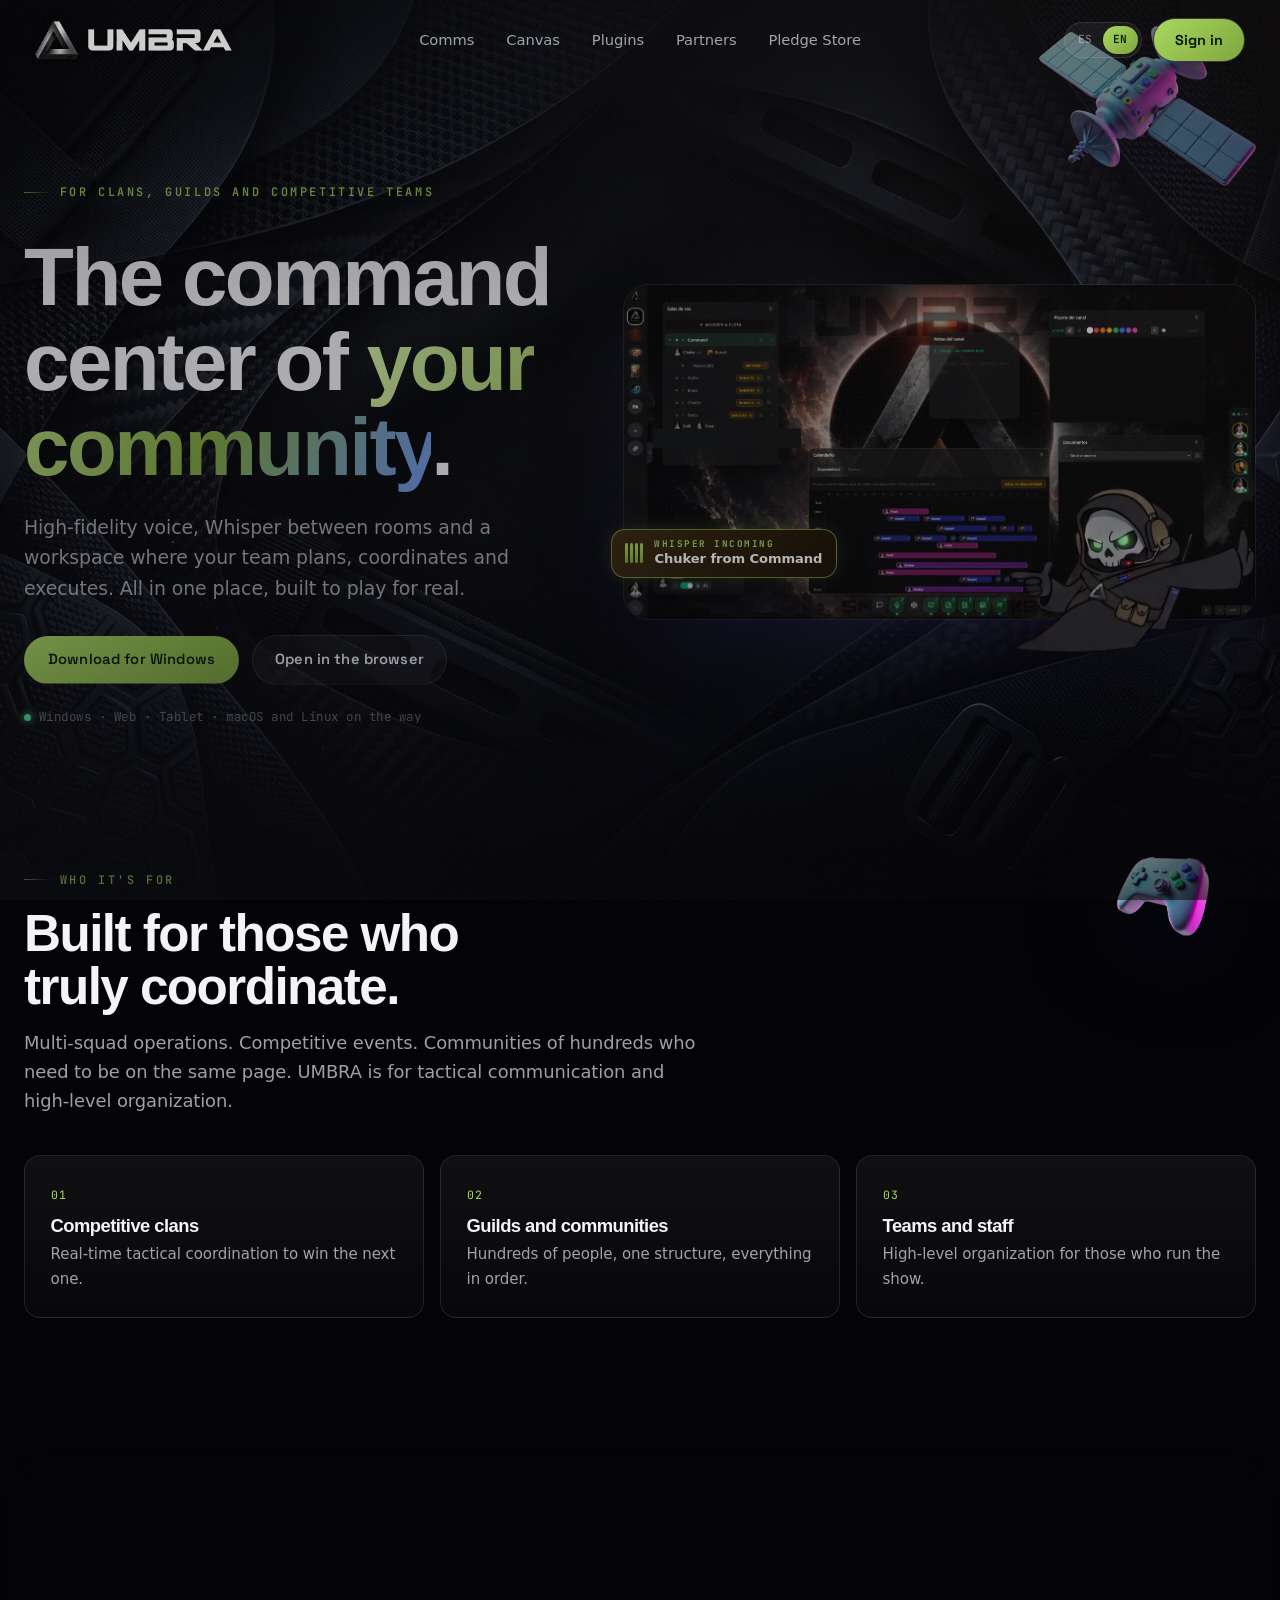
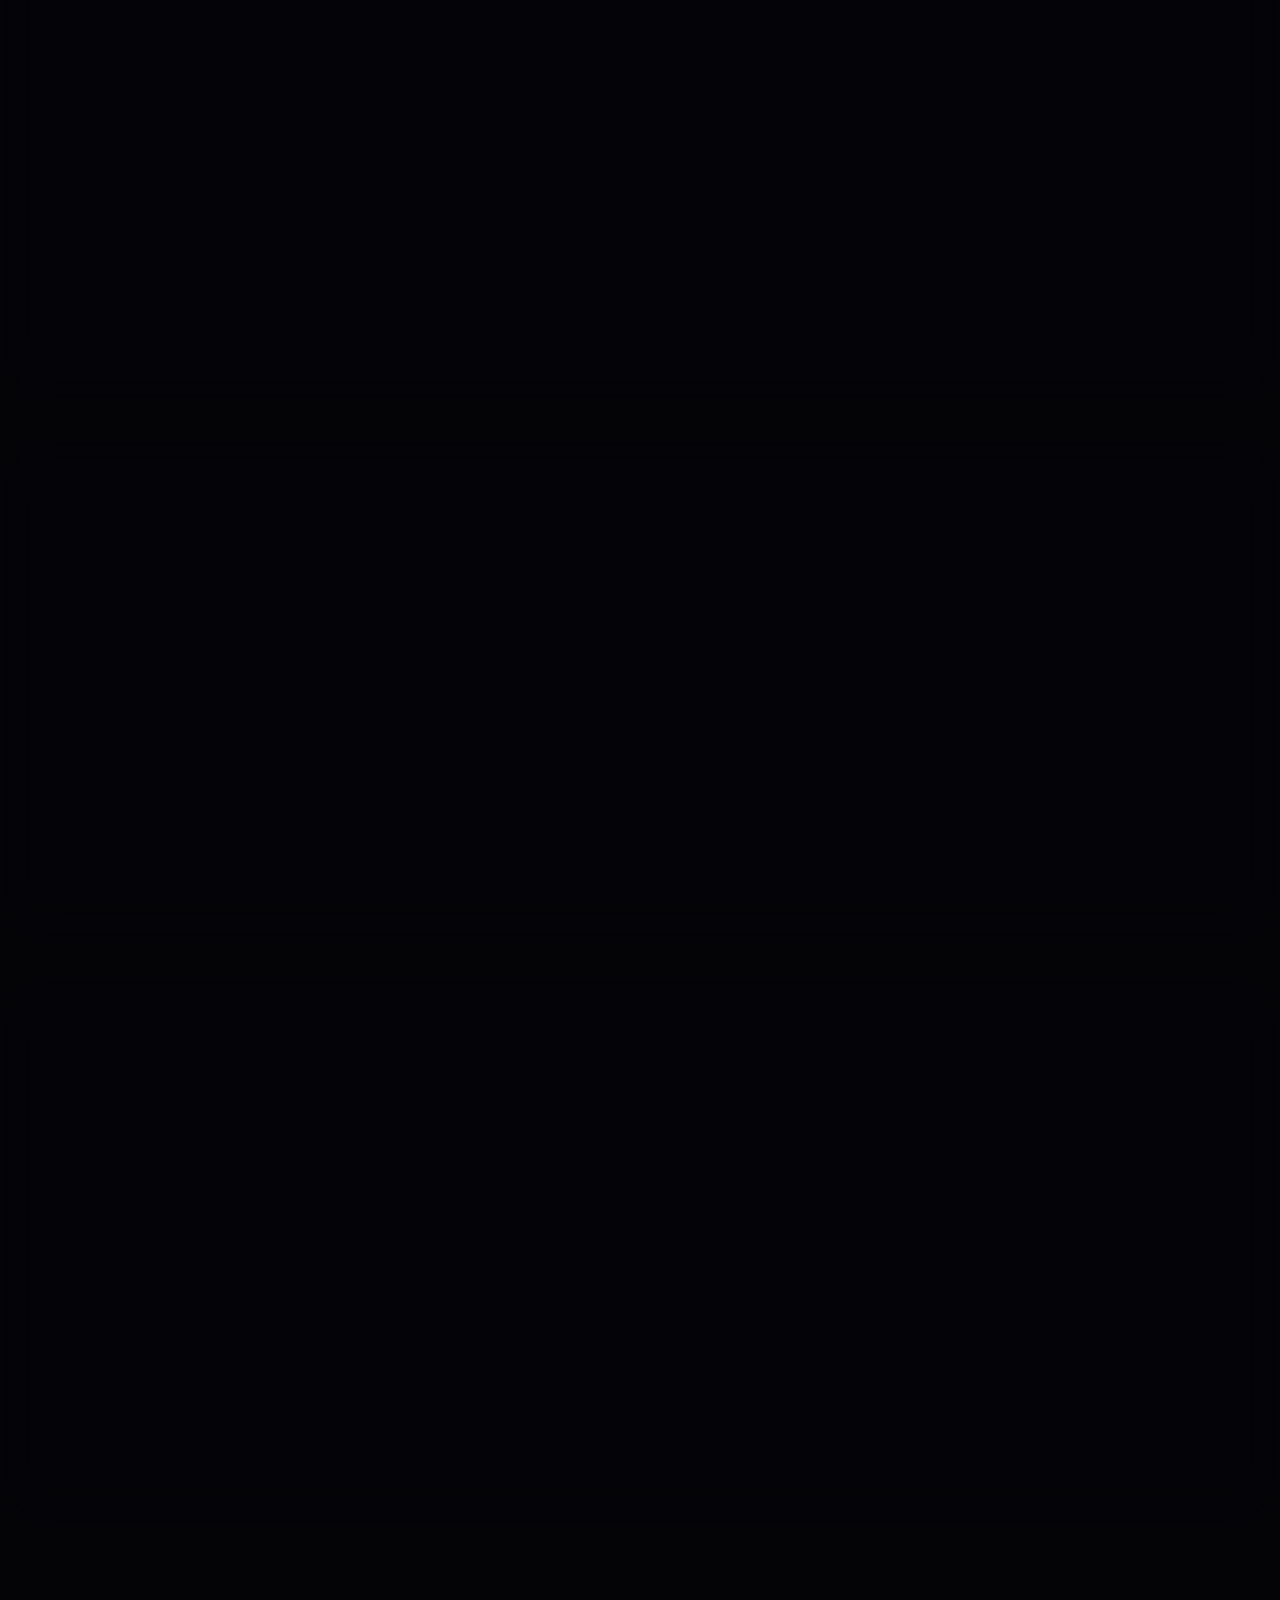
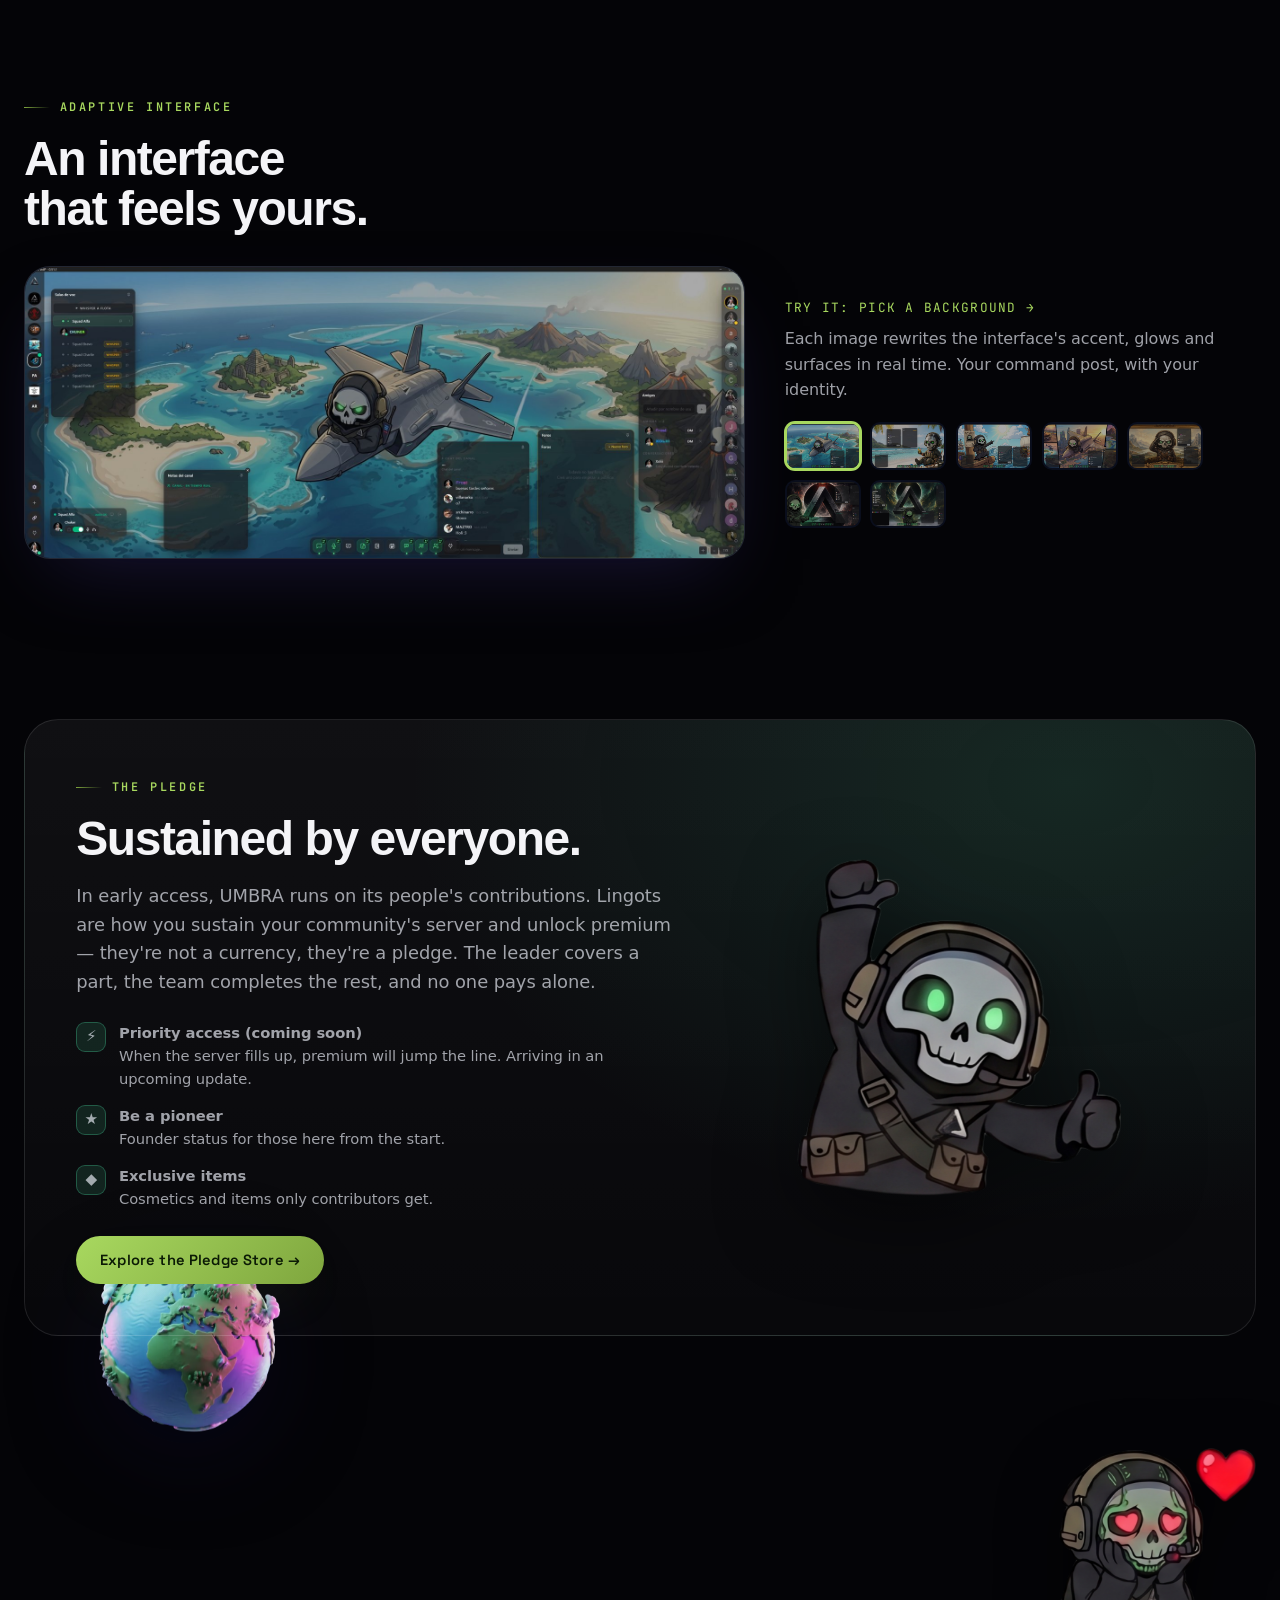
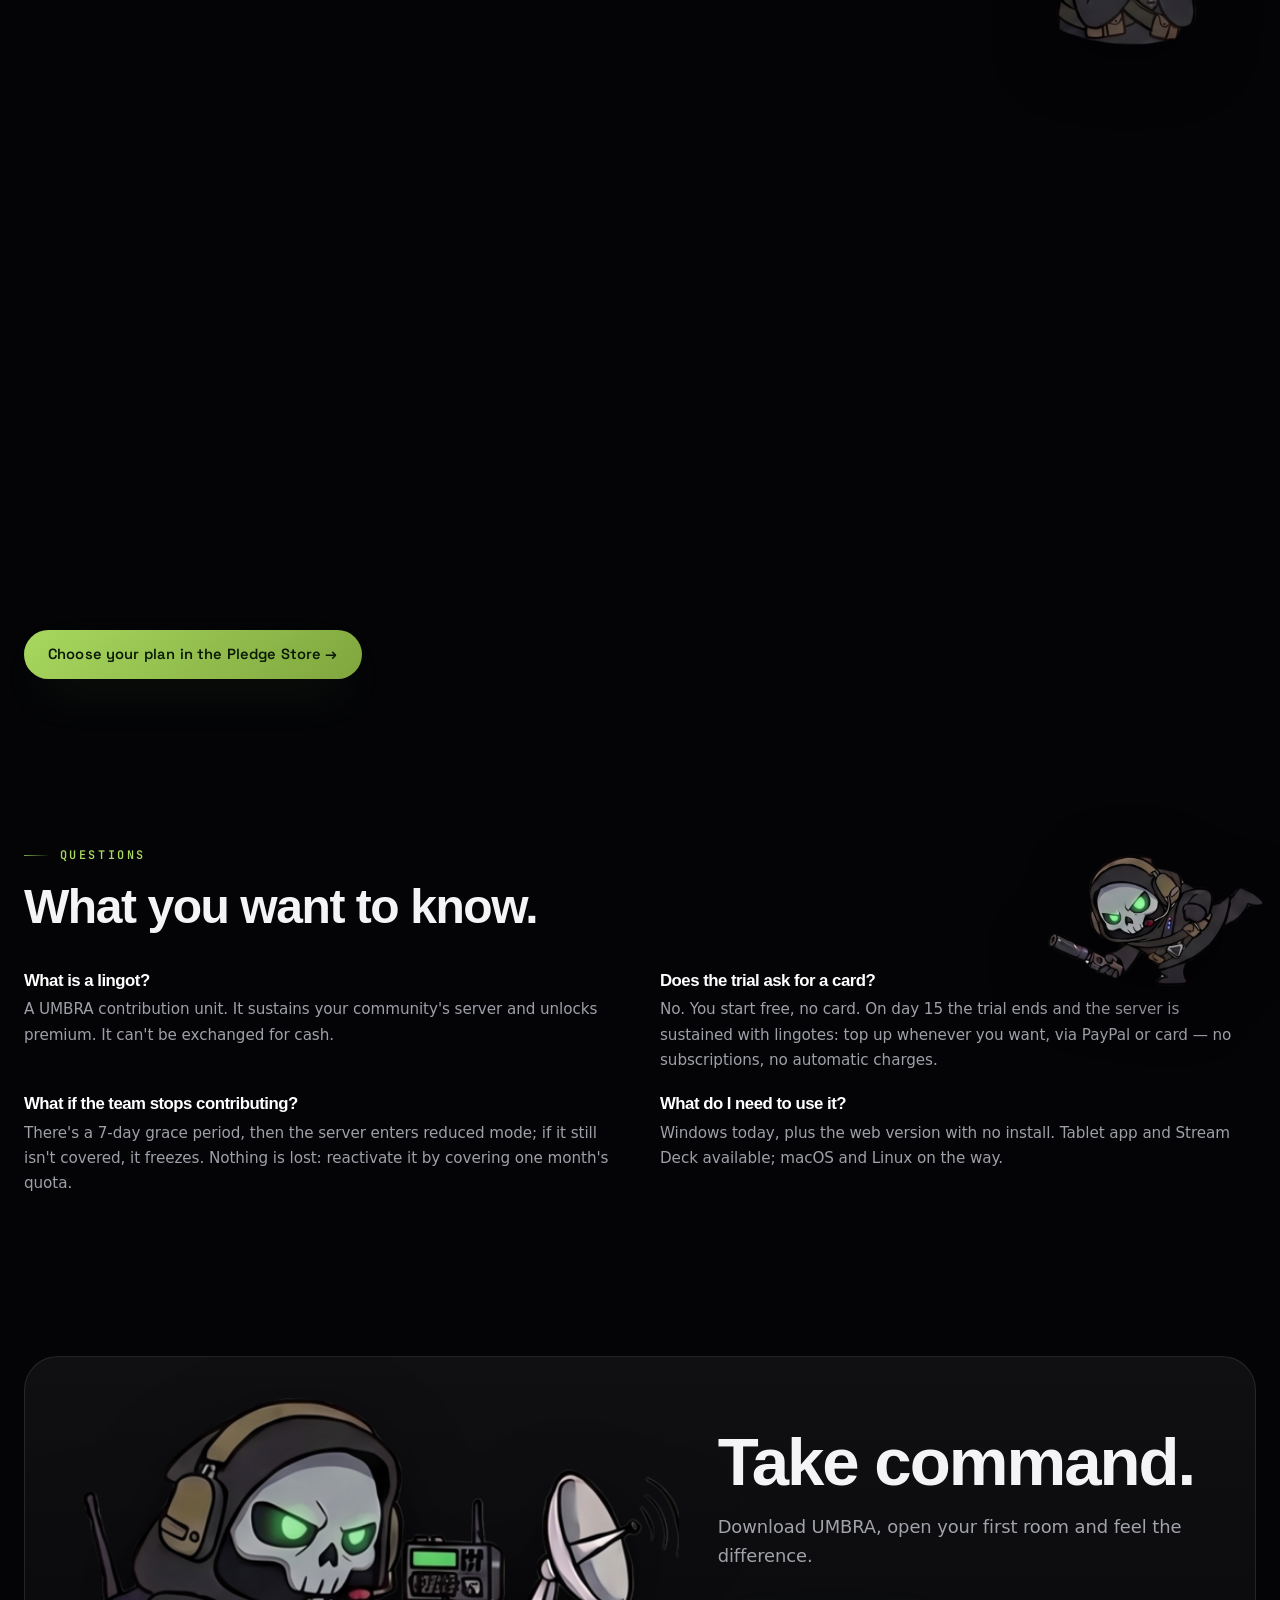
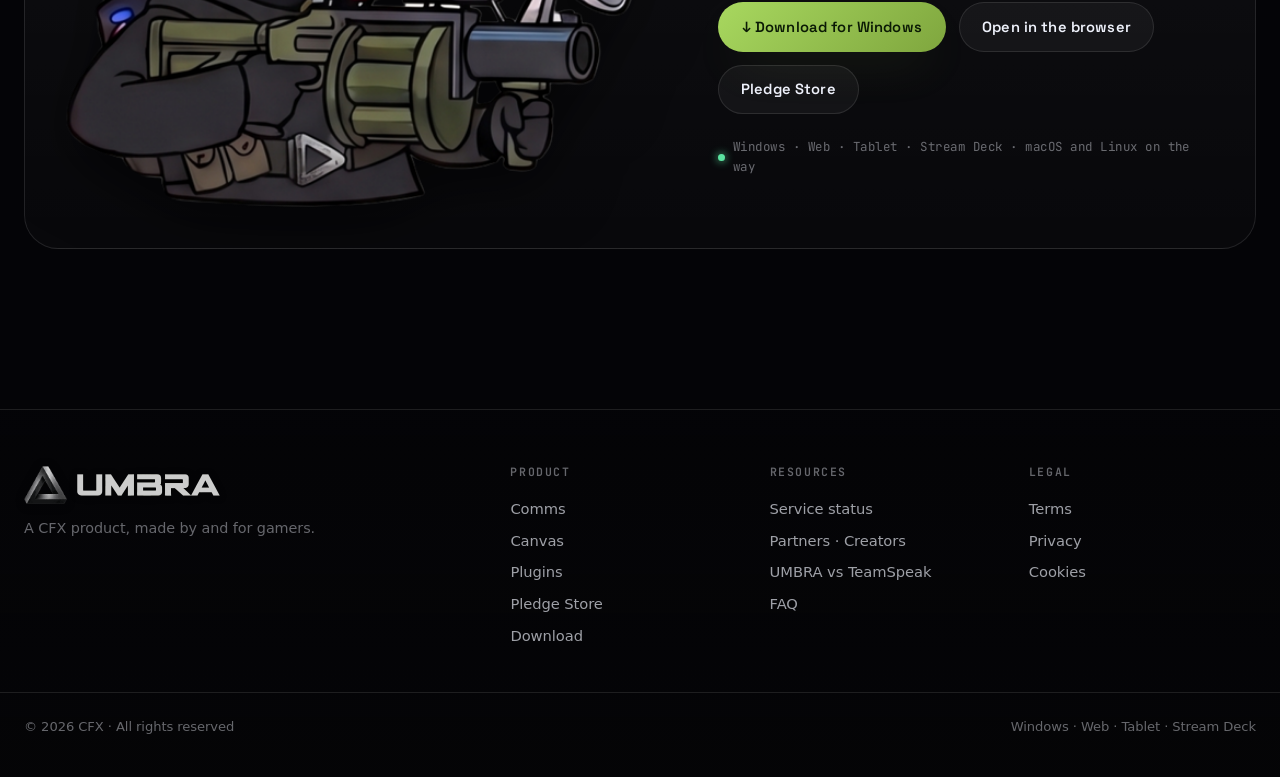
==== index.html @ 9dbcde7c "feat(seo): base SEO/GEO — comparativa vs TeamSpeak, schema.org, llms.txt y performance - Nueva pagin" ====
<!doctype html>
<html lang="es">
<head>
  <meta charset="utf-8" />
  <meta name="viewport" content="width=device-width, initial-scale=1" />
  <title>UMBRA · Chat de voz y centro de mando para tu comunidad</title>
  <meta name="description" content="Chat de voz para clanes, gremios y orgs: Whisper entre salas, PTT con HOTAS o Stream Deck y un servidor que sostiene toda la comunidad. Gratis 15 días." />
  <meta property="og:title" content="UMBRA · Chat de voz y centro de mando para tu comunidad" />
  <meta property="og:description" content="Whisper entre salas, PTT con HOTAS y un servidor que sostiene toda la comunidad. Hecho por y para gamers." />
  <meta property="og:image" content="https://umbra.cfx-software.com/assets/og-image.jpg" />
  <meta property="og:type" content="website" />
  <meta property="og:url" content="https://umbra.cfx-software.com/" />
  <meta property="og:site_name" content="UMBRA" />
  <meta property="og:locale" content="es_ES" />
  <meta name="twitter:card" content="summary_large_image" />
  <meta name="twitter:url" content="https://umbra.cfx-software.com/" />
  <meta name="twitter:title" content="UMBRA · Chat de voz y centro de mando para tu comunidad" />
  <meta name="twitter:description" content="Whisper entre salas, PTT con HOTAS y un servidor que sostiene toda la comunidad." />
  <meta name="twitter:image" content="https://umbra.cfx-software.com/assets/og-image.jpg" />
  <meta name="umbra-api-base" content="https://umbra-api.cfx-software.com" />
  <link rel="canonical" href="https://umbra.cfx-software.com/" />
  <link rel="icon" href="assets/logo-triangle.png" />
  <link rel="stylesheet" href="css/styles.css?v=20260701a" />

  <link rel="preconnect" href="https://api.fontshare.com" crossorigin />
  <link rel="stylesheet" href="https://api.fontshare.com/v2/css?f[]=clash-display@600,700&f[]=satoshi@400,500,700&display=swap" />
  <link rel="stylesheet" href="https://fonts.googleapis.com/css2?family=JetBrains+Mono:wght@500;600&display=swap" />
  <style>
    *,*::before,*::after{box-sizing:border-box;margin:0;padding:0}

    :root{
      --void:#040407; --ink-1:#0A0E1C; --ink-2:#111733; --ink-3:#1A2147;
      --nebula:#5B4BD6; --nebula-deep:#2E2566; --azure:#2C6BF0; --azure-soft:#6E93F0;
      --gold:#7FA63E; --gold-hi:#A8D85F; --gold-shine:#D6F2A8;
      --text:#EEF1FB; --text-soft:rgba(238,241,251,.66); --text-mute:rgba(238,241,251,.42);
      --glass:rgba(255,255,255,.045); --line:rgba(255,255,255,.10);
      --card:linear-gradient(180deg,rgba(255,255,255,.05),rgba(255,255,255,.02));
      --shadow-cosmic:0 30px 80px -30px rgba(46,37,102,.55);
      --shadow-gold:0 20px 50px -20px rgba(127,166,62,.32);
      --r-sm:10px; --r:16px; --r-lg:26px; --r-xl:34px; --r-pill:999px;
      --container:1280px;
      /* Espacio vacío entre el borde del viewport y el contenedor centrado.
         Se usa para anclar los objetos decorativos al contenido, no al viewport. */
      --edge:max(0px, calc((100vw - 1280px) / 2));
      --z-bg:0; --z-base:1; --z-sticky:40; --z-nav:100;
      --ui-accent:#6EE7C7; --ui-glow:#1F6F5C;
    }
    @property --ui-accent{syntax:'<color>';inherits:true;initial-value:#6EE7C7}

    html{scroll-behavior:smooth}
    body{
      font-family:'Satoshi',system-ui,sans-serif;background:var(--void);color:var(--text);
      line-height:1.55;-webkit-font-smoothing:antialiased;overflow-x:hidden;position:relative;min-height:100dvh;
    }
    a{color:inherit;text-decoration:none}
    ul{list-style:none}
    button{font:inherit;cursor:pointer;border:none;background:none;color:inherit}
    img{max-width:100%;display:block}
    h1,h2,h3{font-family:'Clash Display',sans-serif;font-weight:700;letter-spacing:-.03em;line-height:1.04;text-wrap:balance}
    .mono{font-family:'JetBrains Mono',monospace;font-variant-numeric:tabular-nums}

    .skip{position:absolute;left:-999px;top:0;z-index:1000;background:var(--gold);color:#0B1A05;padding:.7rem 1rem;border-radius:0 0 var(--r-sm) 0;font-weight:700}
    .skip:focus{left:0}

    /* Grano */
    .grain{position:fixed;inset:0;z-index:var(--z-nav);pointer-events:none;opacity:.045;mix-blend-mode:overlay;
      background-image:url("data:image/svg+xml,%3Csvg xmlns='http://www.w3.org/2000/svg' width='140' height='140'%3E%3Cfilter id='n'%3E%3CfeTurbulence type='fractalNoise' baseFrequency='.9' numOctaves='3'/%3E%3C/filter%3E%3Crect width='100%25' height='100%25' filter='url(%23n)'/%3E%3C/svg%3E")}

    /* Fondo: cosmos 100% CSS sobre negro casi puro — el negro predomina.
       Sin video ni assets: eclipse (la "umbra", corona ámbar como la arte
       del brand kit) + estrellas. Contenido, sin sobrecargar. */
    .cosmos{position:fixed;inset:0;z-index:var(--z-bg);overflow:hidden;background:
      radial-gradient(120% 90% at 50% 118%, rgba(46,26,18,.2), transparent 55%),
      #040407}
    /* Variante táctica: arte de materiales (fibra de carbono, nylon, hex) del
       brand kit. El centro de la imagen es oscuro a propósito — el contenido
       vive ahí; el velo remata la legibilidad. Activa con .cosmos.tactical */
    .cosmos .bg-tactical{display:none;position:absolute;inset:0;
      background:url('assets/bg-tactical.webp') center/cover no-repeat;
      opacity:.85;filter:brightness(.78) saturate(.92)}
    .cosmos.tactical .bg-tactical{display:block}
    .cosmos.tactical .eclipse,.cosmos.tactical .neb,.cosmos.tactical .stars{display:none}
    /* En modo táctico el brillo del velo es azul acero frío, no ámbar */
    .cosmos.tactical .cosmos-veil{background:
      radial-gradient(75% 55% at 50% -5%, rgba(74,96,148,.10), transparent 60%),
      linear-gradient(180deg, rgba(2,2,6,.3) 0%, rgba(2,2,6,.1) 32%, rgba(2,2,6,.22) 66%, rgba(2,2,6,.66) 100%)}
    /* La umbra: disco de eclipse asomando sobre el pliegue, con corona fina
       cálida y halo suave. Es la marca hecha fondo. */
    .cosmos .eclipse{position:absolute;left:50%;top:0;width:min(124vw,1060px);aspect-ratio:1;
      transform:translate(-50%,-58%);pointer-events:none;will-change:transform,opacity;
      background:
        radial-gradient(closest-side, transparent 63.2%, rgba(255,236,218,.36) 64.6%, rgba(255,142,84,.5) 65.4%, rgba(230,96,46,.2) 67.2%, transparent 71%),
        radial-gradient(closest-side, rgba(255,120,62,.13), rgba(158,58,28,.06) 46%, transparent 72%),
        radial-gradient(closest-side, rgba(3,3,7,.97) 0 64.4%, transparent 64.9%);
      animation:eclipseBreathe 16s ease-in-out infinite}
    @keyframes eclipseBreathe{0%,100%{opacity:.82;transform:translate(-50%,-58%) scale(1)}
      50%{opacity:1;transform:translate(-50%,-58%) scale(1.015)}}
    /* Capa de oscurecimiento: mantiene el negro dominante y la legibilidad,
       con un brillo cálido MUY tenue arriba que liga con la corona. */
    .cosmos-veil{position:absolute;inset:0;pointer-events:none;
      background:
        radial-gradient(75% 55% at 50% -5%, rgba(226,108,56,.13), transparent 60%),
        linear-gradient(180deg, rgba(2,2,6,.3) 0%, rgba(2,2,6,.1) 32%, rgba(2,2,6,.22) 66%, rgba(2,2,6,.66) 100%)}
    .cosmos .stars{position:absolute;inset:-30%;opacity:.62;will-change:transform;
      background-image:radial-gradient(1.2px 1.2px at 20% 30%,#fff,transparent),radial-gradient(1px 1px at 80% 60%,rgba(255,255,255,.7),transparent),
        radial-gradient(1px 1px at 50% 80%,#fff,transparent),radial-gradient(1.4px 1.4px at 35% 65%,rgba(255,212,184,.8),transparent),
        radial-gradient(1px 1px at 65% 18%,#fff,transparent);background-size:260px 260px;animation:twinkle 7s ease-in-out infinite}
    .cosmos .stars2{opacity:.3;background-size:370px 370px;animation:starDrift 72s linear infinite,twinkle 9s ease-in-out infinite .6s}
    @keyframes twinkle{0%,100%{opacity:.32}50%{opacity:.6}}
    @keyframes starDrift{from{transform:translate3d(0,0,0)}to{transform:translate3d(-370px,-185px,0)}}
    /* Nebulosa: rescoldo cálido (gradientes suaves, SIN blur → fluido) que deriva y respira.
       Una sola capa montada — el negro manda; neb2 queda disponible por si hace falta más. */
    .cosmos .neb{position:absolute;inset:-25%;mix-blend-mode:screen;will-change:transform;pointer-events:none}
    .cosmos .neb1{opacity:.4;background:
        radial-gradient(40% 46% at 78% 16%, rgba(255,120,62,.13), transparent 70%),
        radial-gradient(36% 42% at 22% 82%, rgba(186,72,34,.09), transparent 72%);
      animation:nebDrift1 30s ease-in-out infinite}
    .cosmos .neb2{opacity:.5;background:
        radial-gradient(32% 36% at 40% 44%, rgba(255,110,56,.12), transparent 70%),
        radial-gradient(30% 34% at 88% 72%, rgba(150,52,26,.10), transparent 72%);
      animation:nebDrift2 40s ease-in-out infinite}
    @keyframes nebDrift1{0%,100%{transform:translate3d(0,0,0) scale(1)}50%{transform:translate3d(-5%,4%,0) scale(1.13)}}
    @keyframes nebDrift2{0%,100%{transform:translate3d(0,0,0) scale(1.05)}50%{transform:translate3d(5%,-3.5%,0) scale(.96)}}

    /* Reveal */
    [data-reveal]{opacity:0;transform:translateY(28px);
      transition:opacity .8s cubic-bezier(.2,.7,.2,1) var(--d,0ms),transform .8s cubic-bezier(.2,.7,.2,1) var(--d,0ms)}
    [data-reveal].in{opacity:1;transform:none}

    /* Layout */
    main{position:relative;z-index:var(--z-base)}
    .wrap{max-width:var(--container);margin:0 auto;padding:0 1.5rem}
    section{padding:5rem 0}
    .kicker{font-family:'JetBrains Mono',monospace;font-size:.74rem;font-weight:600;letter-spacing:.22em;text-transform:uppercase;color:var(--gold-hi);margin-bottom:1.1rem;display:inline-flex;align-items:center;gap:.6rem}
    .kicker::before{content:'';width:26px;height:1px;background:linear-gradient(90deg,var(--gold),transparent)}
    .lead{color:var(--text-soft);font-size:1.12rem;max-width:60ch;line-height:1.6}

    /* Nav */
    .nav{position:fixed;top:0;left:0;right:0;z-index:var(--z-nav);display:grid;grid-template-columns:1fr auto 1fr;align-items:center;
      padding:1.15rem 2.2rem;transition:background .3s,padding .3s,border-color .3s,backdrop-filter .3s;border-bottom:1px solid transparent}
    .nav.scrolled{background:rgba(7,9,18,.72);backdrop-filter:blur(16px) saturate(120%);border-bottom-color:var(--line);padding:.7rem 2.2rem}
    @media(max-width:880px){.nav,.nav.scrolled{padding-left:1.1rem;padding-right:1.1rem}}
    .nav-logo{justify-self:start;display:flex;align-items:center;gap:.6rem;font-family:'Clash Display',sans-serif;font-weight:700;font-size:1.1rem;letter-spacing:.01em;color:#fff}
    .nav-logo img{width:auto;height:38px;filter:drop-shadow(0 1px 5px rgba(0,0,0,.4))}
    .nav-logo .nav-wordmark{width:auto;height:22px;filter:drop-shadow(0 1px 3px rgba(0,0,0,.5))}
    .nav-links{justify-self:center;display:none;align-items:center;gap:.2rem}
    @media(min-width:760px){.nav-links{display:flex}}
    /* Entre 760 y 979 los enlaces se compactan y el nav deja de ser simétrico para que quepan */
    @media(min-width:760px) and (max-width:979px){
      .nav{grid-template-columns:auto 1fr auto;gap:.5rem}
      .nav-links{gap:0}
      .nav-links a{padding:.4rem .42rem;font-size:.8rem}
      .nav-right .lang{display:none}
    }
    .nav-links a{padding:.5rem .9rem;font-size:.92rem;font-weight:500;color:var(--text-soft);border-radius:var(--r-pill);transition:background .2s,color .2s}
    .nav-links a:hover{background:rgba(255,255,255,.06);color:#fff}
    .nav-right{justify-self:end;display:flex;align-items:center;gap:.7rem}
    /* Botón hamburguesa: solo en móvil (<760) */
    .nav-burger{display:none;width:42px;height:42px;align-items:center;justify-content:center;flex-direction:column;
      background:rgba(255,255,255,.05);border:1px solid var(--line);border-radius:12px;cursor:pointer;transition:background .2s}
    .nav-burger:hover{background:rgba(255,255,255,.09)}
    .nav-burger span{display:block;width:18px;height:2px;background:#fff;border-radius:2px;transition:transform .25s,opacity .2s}
    .nav-burger span+span{margin-top:4px}
    .nav-burger[aria-expanded="true"] span:nth-child(1){transform:translateY(6px) rotate(45deg)}
    .nav-burger[aria-expanded="true"] span:nth-child(2){opacity:0}
    .nav-burger[aria-expanded="true"] span:nth-child(3){transform:translateY(-6px) rotate(-45deg)}
    @media(max-width:759px){.nav-burger{display:inline-flex}}
    /* Panel móvil desplegable — se muestra solo cuando está abierto y en móvil */
    .nav-mobile{position:absolute;top:calc(100% + 6px);right:1.1rem;width:min(260px,calc(100vw - 2.2rem));
      background:rgba(12,14,26,.97);backdrop-filter:blur(16px) saturate(120%);-webkit-backdrop-filter:blur(16px) saturate(120%);
      border:1px solid var(--line);border-radius:16px;box-shadow:0 24px 48px -18px rgba(0,0,0,.7);
      padding:.6rem;flex-direction:column;gap:.15rem;display:none;transform-origin:top right}
    @media(max-width:759px){
      .nav-mobile.open{display:flex;animation:navPop .18s ease both}
    }
    @keyframes navPop{from{opacity:0;transform:translateY(-8px)}to{opacity:1;transform:translateY(0)}}
    .nav-mobile a{padding:.7rem .8rem;border-radius:10px;color:var(--text-soft);font-weight:500;font-size:.95rem;transition:background .2s,color .2s}
    .nav-mobile a:hover,.nav-mobile a:focus-visible{background:rgba(255,255,255,.07);color:#fff}
    .nav-mobile .nm-sep{height:1px;background:var(--line);margin:.35rem .2rem}
    .nav-mobile .lang{display:inline-flex;align-self:flex-start;margin:.25rem .2rem 0}
    /* En móvil el nav es flex (no grid): al ocultar los enlaces, el grid movía
       nav-right a la columna central y encimaba el logo. Con flex, logo y
       hamburguesa quedan en los extremos. El login/usuario viven en el panel. */
    @media(max-width:759px){
      .nav{display:flex;justify-content:space-between;align-items:center}
      .nav-right .btn-login,.nav-right .user-menu{display:none}
    }
    .nm-login{display:flex;align-items:center;justify-content:center;gap:.4rem;width:100%;
      padding:.72rem;border-radius:10px;border:0;cursor:pointer;
      background:linear-gradient(135deg,var(--gold-hi),var(--gold));color:#0B1A05;font-weight:700;font-size:.95rem}
    .nm-user{display:flex;flex-direction:column;gap:.5rem;padding:.2rem}
    .nm-user-info{display:flex;align-items:center;gap:.6rem}
    .nm-user .user-avatar{width:34px;height:34px;border-radius:50%;background-color:rgba(255,255,255,.12);background-size:cover;background-position:center;flex-shrink:0}
    .nm-user-meta{display:flex;flex-direction:column;min-width:0}
    .nm-user-meta .drawer-user-name{font-weight:600;color:#fff;font-size:.9rem}
    .nm-user-meta .drawer-user-email{font-size:.76rem;color:var(--text-mute);overflow:hidden;text-overflow:ellipsis;white-space:nowrap}
    .nm-signout{width:100%;padding:.6rem;border-radius:10px;border:1px solid var(--line);cursor:pointer;
      background:rgba(255,255,255,.04);color:var(--text-soft);font-weight:500;font-size:.9rem}
    .nm-signout:hover{background:rgba(255,255,255,.08);color:#fff}
    .lang{display:inline-flex;background:rgba(255,255,255,.05);border:1px solid var(--line);border-radius:var(--r-pill);padding:.18rem}
    .lang button{padding:.32rem .62rem;border-radius:var(--r-pill);font-family:'JetBrains Mono',monospace;font-size:.7rem;font-weight:600;letter-spacing:.05em;color:var(--text-mute);transition:.2s}
    .lang button:hover{color:#fff}
    .lang button.active{background:linear-gradient(135deg,var(--gold-hi),var(--gold));color:#0B1A05}
    @media(max-width:540px){.lang{display:none}}
    .nav-cta{
      padding:0.6rem 1.3rem;border-radius:var(--r-pill);
      background:linear-gradient(135deg,var(--gold-hi),var(--gold));color:#0B1A05;font-weight:700;font-size:0.9rem;
      transition:transform 180ms,box-shadow 180ms;display:inline-flex;align-items:center;gap:0.35rem;
    }
    .nav-cta:hover{transform:translateY(-1px);box-shadow:0 10px 24px -8px rgba(127,166,62,0.4)}
    .user-menu{position:relative}
    .user-dropdown{
      position:absolute;right:0;top:calc(100% + 0.5rem);min-width:160px;padding:0.4rem;
      background:rgba(18,20,38,0.97);backdrop-filter:blur(12px);-webkit-backdrop-filter:blur(12px);
      border:1px solid rgba(255,255,255,0.10);border-radius:var(--r);
      box-shadow:0 20px 40px -16px rgba(0,0,0,0.6);
      opacity:0;visibility:hidden;transform:translateY(-6px);
      transition:opacity 160ms,transform 160ms,visibility 160ms;
    }
    .user-dropdown.open{opacity:1;visibility:visible;transform:translateY(0)}
    .user-dropdown button{
      display:block;width:100%;text-align:left;padding:0.6rem 0.8rem;border-radius:var(--r-sm);
      font-size:0.88rem;font-weight:600;color:rgba(255,255,255,0.8);
    }
    .user-dropdown button:hover{background:rgba(255,255,255,0.08);color:#fff}

    .btn{display:inline-flex;align-items:center;gap:.45rem;border-radius:var(--r-pill);font-weight:600;font-size:.92rem;
      transition:transform .18s,box-shadow .18s,background .2s,border-color .2s}
    .btn:active{transform:translateY(0) scale(.985)}
    .btn:focus-visible{outline:2px solid var(--gold-hi);outline-offset:3px}
    .btn-gold{background:linear-gradient(135deg,var(--gold-hi),var(--gold));color:#0B1A05;padding:.78rem 1.5rem;box-shadow:var(--shadow-gold)}
    .btn-gold:hover{transform:translateY(-2px);box-shadow:0 26px 60px -18px rgba(127,166,62,.5)}
    .btn-ghost{background:var(--glass);border:1px solid var(--line);color:var(--text);padding:.78rem 1.4rem}
    .btn-ghost:hover{background:rgba(255,255,255,.08);transform:translateY(-2px)}
    .nav .btn-gold{padding:.6rem 1.25rem;font-size:.88rem}

    /* Glass + spotlight */
    .glass{background:var(--glass);border:1px solid var(--line);backdrop-filter:blur(14px) saturate(120%);
      box-shadow:inset 0 1px 0 rgba(255,255,255,.06),var(--shadow-cosmic);border-radius:var(--r-lg)}
    .spotlight{position:relative}
    .spotlight::before{content:'';position:absolute;inset:0;border-radius:inherit;padding:1px;
      background:radial-gradient(190px circle at var(--mx,50%) var(--my,50%),var(--gold-hi),transparent 60%);
      -webkit-mask:linear-gradient(#000 0 0) content-box,linear-gradient(#000 0 0);-webkit-mask-composite:xor;mask-composite:exclude;opacity:0;transition:opacity .3s}
    .spotlight:hover::before{opacity:.7}

    /* Mascota */
    .mascot{position:absolute;pointer-events:none;filter:drop-shadow(0 24px 40px rgba(0,0,0,.5));will-change:transform}
    .mascot.halo::after{content:'';position:absolute;inset:8%;border-radius:50%;filter:blur(46px);opacity:.5;z-index:-1}
    .mascot.h-gold::after{background:radial-gradient(circle,var(--gold),transparent 65%)}
    .mascot.h-violet::after{background:radial-gradient(circle,var(--nebula),transparent 65%)}
    .mascot.h-mint::after{background:radial-gradient(circle,#3FBF8F,transparent 65%)}

    /* Objetos 3D flotantes (satélite / planeta / mando) — se funden con el fondo */
    #paraquien,#compromiso{position:relative}
    .float-obj{position:absolute;z-index:0;pointer-events:none;filter:drop-shadow(0 24px 42px rgba(8,6,34,.5));
      animation:floaty 9s ease-in-out infinite;will-change:transform}
    .fo-sat{top:-2vh;right:calc(var(--edge) + .5rem);width:min(20.4vw,280px)}
    .fo-man{top:1.5rem;right:calc(var(--edge) + 1.5rem);width:min(15vw,185px);animation-delay:-3s}
    .fo-pla{bottom:-9vh;left:calc(var(--edge) + .5rem);width:min(28vw,380px);animation-delay:-5s}
    /* Taco "penbroke & gun" — entre el titulo y el mando en la seccion Para quien.
       Se oculta <=1280px: ahi el hueco se cierra y se montaria sobre el texto. */
    .fo-taco{top:2rem;right:calc(var(--edge) + 16rem);height:clamp(220px,24vw,330px);animation-delay:-2s}
    @media(max-width:1280px){.fo-taco{display:none}}
    @keyframes floaty{0%,100%{transform:translateY(0) rotate(0deg)}50%{transform:translateY(-16px) rotate(2.5deg)}}
    @media(max-width:760px){.float-obj{display:none}}

    /* HERO */
    .hero{padding:11rem 0 3.5rem;position:relative}
    .hero-grid{display:grid;gap:2.6rem;align-items:center}
    @media(min-width:980px){.hero-grid{grid-template-columns:.95fr 1.08fr}}
    .hero h1{font-size:clamp(2.7rem,6.4vw,5.1rem);margin:1rem 0 1.4rem}
    .hero h1 .grad{background:linear-gradient(120deg,var(--gold-shine),var(--gold) 60%,var(--azure-soft));-webkit-background-clip:text;background-clip:text;color:transparent}
    .hero .lead{font-size:1.18rem;margin-bottom:2rem}
    .hero-cta{display:flex;flex-wrap:wrap;gap:.8rem;align-items:center}
    .hero-plat{margin-top:1.4rem;font-family:'JetBrains Mono',monospace;font-size:.78rem;color:var(--text-mute);letter-spacing:.04em;display:flex;align-items:center;gap:.5rem}
    .hero-plat .dot{width:7px;height:7px;border-radius:50%;background:#5BE3A0;box-shadow:0 0 8px #5BE3A0}
    .hero-visual{position:relative}
    .hero-shot{border-radius:var(--r-lg);overflow:hidden;border:1px solid var(--line);box-shadow:var(--shadow-cosmic);transform:perspective(1400px) rotateY(-7deg) rotateX(3deg)}
    .hero-shot img{width:100%;display:block}
    .hero .mascot{width:248px;right:0;bottom:-34px;z-index:3}
    @media(max-width:600px){.hero .mascot{width:166px;right:0;bottom:-18px}}
    /* Whisper entrante (toast animado) */
    .whisper-toast{position:absolute;left:-12px;bottom:42px;z-index:6;display:flex;align-items:center;gap:.7rem;
      padding:.6rem .85rem;border-radius:14px;background:linear-gradient(135deg,#3a2a10,#1a1004);
      border:1px solid rgba(168,216,95,.55);box-shadow:0 18px 40px -14px rgba(0,0,0,.65),0 0 26px -8px rgba(168,216,95,.4);
      animation:wtIn 6.5s ease-in-out infinite}
    .whisper-toast .wt-ic{display:flex;align-items:flex-end;gap:2px;height:20px}
    .whisper-toast .wt-ic i{display:block;width:3px;height:100%;border-radius:2px;transform-origin:bottom;
      background:linear-gradient(var(--gold-hi),var(--gold));animation:wtBar 1s ease-in-out infinite}
    .whisper-toast .wt-ic i:nth-child(2){animation-delay:.18s}
    .whisper-toast .wt-ic i:nth-child(3){animation-delay:.34s}
    .whisper-toast .wt-ic i:nth-child(4){animation-delay:.5s}
    .whisper-toast .wt-txt{display:flex;flex-direction:column;line-height:1.25}
    .whisper-toast .wt-txt b{font-family:'JetBrains Mono',monospace;font-size:.58rem;letter-spacing:.16em;text-transform:uppercase;color:var(--gold-hi)}
    .whisper-toast .wt-txt span{font-size:.82rem;font-weight:600;color:#fff}
    @keyframes wtBar{0%,100%{transform:scaleY(.35)}50%{transform:scaleY(1)}}
    @keyframes wtIn{0%,4%{opacity:0;transform:translateX(24px) scale(.96)}10%,82%{opacity:1;transform:translateX(0) scale(1)}90%,100%{opacity:0;transform:translateX(24px) scale(.96)}}
    @media(max-width:600px){.whisper-toast{left:0;bottom:8px;padding:.45rem .6rem;gap:.5rem}}

    /* Para quién */
    .audiences{display:grid;gap:1rem;margin-top:2.5rem}
    @media(min-width:760px){.audiences{grid-template-columns:repeat(3,1fr)}}
    .aud{padding:1.6rem;border-radius:var(--r);background:var(--card);border:1px solid var(--line)}
    .aud .mono{font-size:.72rem;color:var(--gold-hi);letter-spacing:.12em}
    .aud h3{font-size:1.15rem;margin:.6rem 0 .4rem}
    .aud p{color:var(--text-soft);font-size:.94rem}

    /* Pilares (sticky stack) */
    .pillars{position:relative;padding:3rem 0}
    .panel{position:sticky;top:8vh;margin-bottom:4vh;border-radius:var(--r-xl);overflow:visible;
      background:var(--card);backdrop-filter:blur(26px) saturate(135%);-webkit-backdrop-filter:blur(26px) saturate(135%);border:1px solid rgba(255,255,255,0.14);
      box-shadow:inset 0 1px 0 rgba(255,255,255,0.09),0 30px 80px -30px rgba(8,6,34,0.7)}
    .panel-in{display:grid;gap:2.5rem;align-items:center;padding:clamp(2rem,4vw,3.6rem)}
    @media(min-width:900px){.panel-in{grid-template-columns:1fr 1fr}.panel.rev .panel-in>.panel-media{order:-1}}
    .panel h2{font-size:clamp(2rem,3.6vw,3rem);margin:.7rem 0 1.1rem}
    .panel .lead{margin-bottom:1.6rem}
    .feat{display:grid;gap:.85rem}
    .feat li{display:flex;gap:.7rem;align-items:flex-start;color:var(--text-soft);font-size:.98rem}
    .feat li b{color:var(--text);font-weight:600}
    .feat .ic{flex:0 0 auto;width:22px;height:22px;border-radius:7px;display:grid;place-items:center;margin-top:1px;
      background:rgba(127,166,62,.14);border:1px solid rgba(127,166,62,.35);color:var(--gold-hi);font-size:.7rem}
    .panel-media{position:relative;min-height:auto;border-radius:var(--r-lg);overflow:visible;
      background:radial-gradient(120% 120% at 50% 0%,rgba(91,75,214,.18),transparent 60%),rgba(10,14,28,.6);
      border:1px solid var(--line);display:grid;place-items:center}
    .panel-media .shot{width:100%;height:auto;display:block;border-radius:var(--r-lg)}
    .mascot-corner{position:absolute;top:-34px;right:-18px;width:104px;z-index:4;filter:drop-shadow(0 10px 20px rgba(0,0,0,.6))}
    @media(max-width:600px){.mascot-corner{width:76px;top:-24px;right:-10px}}
    /* En paneles invertidos (media a la izquierda) TACO asoma por el borde izquierdo */
    .panel.rev .mascot-corner{right:auto;left:-18px;transform:scaleX(-1)}
    @media(max-width:600px){.panel.rev .mascot-corner{left:-10px}}
    /* Plugins: TACO un poco más grande */
    #plugins .mascot-corner{width:130px}
    @media(max-width:600px){#plugins .mascot-corner{width:95px}}
    .panel-media.tall{min-height:auto}

    /* Demo adaptativa */
    .adapt{display:grid;gap:2.5rem;align-items:center}
    @media(min-width:980px){.adapt{grid-template-columns:1.3fr .85fr}}
    .adapt-demo{position:relative;border-radius:var(--r-lg);overflow:hidden;border:1px solid var(--line);min-height:340px;
      background-size:cover;background-position:center;box-shadow:var(--shadow-cosmic);transition:background-image .5s}
    .adapt-demo::before{content:'';position:absolute;inset:0;background:linear-gradient(180deg,rgba(5,7,15,.35),rgba(5,7,15,.78))}
    .demoui{position:relative;padding:1.4rem;display:grid;gap:.9rem;height:100%}
    .demoui .bar{display:flex;align-items:center;gap:.6rem}
    .demoui .pill{height:10px;border-radius:var(--r-pill);background:rgba(255,255,255,.18)}
    .demoui .dotui{width:30px;height:30px;border-radius:9px;background:var(--ui-accent);box-shadow:0 0 22px -2px var(--ui-glow);transition:background .5s,box-shadow .5s}
    .demoui .room{display:flex;align-items:center;gap:.6rem;padding:.6rem .7rem;border-radius:10px;background:rgba(255,255,255,.06);border:1px solid rgba(255,255,255,.08)}
    .demoui .room . av{width:22px;height:22px;border-radius:50%;background:var(--ui-accent);box-shadow:0 0 14px -2px var(--ui-glow);transition:background .5s,box-shadow .5s}
    .demoui .room .nm{height:8px;width:46%;border-radius:6px;background:rgba(255,255,255,.28)}
    .demoui .cta-ui{margin-top:auto;align-self:flex-start;padding:.55rem 1rem;border-radius:var(--r-pill);font-weight:700;font-size:.82rem;
      background:var(--ui-accent);color:#06120F;box-shadow:0 0 26px -4px var(--ui-glow);transition:background .5s,box-shadow .5s}
    .swatches{display:flex;gap:.7rem;flex-wrap:wrap;margin-top:1.4rem}
    .swatch{width:62px;height:42px;border-radius:12px;overflow:hidden;border:2px solid transparent;background-size:cover;background-position:center;transition:border-color .2s,transform .2s;position:relative}
    .swatch:hover{transform:translateY(-3px)}
    .swatch.active{border-color:var(--gold-hi)}
    .swatch:focus-visible{outline:2px solid var(--gold-hi);outline-offset:2px}
    /* Interfaz adaptativa — display (captura COMPLETA) + miniaturas, sin nombres */
    .adapt-display{border-radius:var(--r-lg);overflow:hidden;border:1px solid var(--line);box-shadow:var(--shadow-cosmic);background:var(--ink-1)}
    .adapt-main{width:100%;height:auto;display:block;transition:opacity .35s ease}
    .adapt-thumbs{display:flex;flex-wrap:wrap;gap:.6rem;margin-top:1.2rem}
    .adapt-thumb{width:76px;height:48px;border-radius:10px;overflow:hidden;border:2px solid transparent;padding:0;cursor:pointer;background:var(--ink-1);transition:border-color .2s,transform .2s}
    .adapt-thumb img{width:100%;height:100%;object-fit:cover;display:block}
    .adapt-thumb:hover{transform:translateY(-3px)}
    .adapt-thumb.active{border-color:var(--gold-hi);box-shadow:0 0 0 1px var(--gold-hi)}
    .adapt-thumb:focus-visible{outline:2px solid var(--gold-hi);outline-offset:2px}

    /* Pledge / compromiso */
    .pledge{position:relative;border-radius:var(--r-xl);overflow:hidden;border:1px solid var(--line);
      background:radial-gradient(90% 120% at 85% 10%,rgba(63,191,143,.14),transparent 60%),linear-gradient(180deg,rgba(255,255,255,.05),rgba(255,255,255,.02))}
    .pledge-in{display:grid;gap:2.5rem;align-items:center;padding:clamp(2rem,4vw,3.6rem)}
    @media(min-width:900px){.pledge-in{grid-template-columns:1.1fr .9fr}}
    .perks{display:grid;gap:.9rem;margin:1.6rem 0}
    .perk{display:flex;gap:.8rem;align-items:flex-start}
    .perk .ic{flex:0 0 auto;width:30px;height:30px;border-radius:9px;display:grid;place-items:center;font-size:.95rem;
      background:rgba(63,191,143,.14);border:1px solid rgba(63,191,143,.35)}
    .perk b{display:block;font-weight:600}
    .perk span{color:var(--text-soft);font-size:.92rem}
    .pledge-media{position:relative;min-height:260px;display:grid;place-items:center}
    .pledge-media .mascot{position:relative;width:min(84%,324px)}

    /* Planes */
    .plans{display:grid;gap:1.1rem;margin-top:2.5rem}
    @media(min-width:860px){.plans{grid-template-columns:repeat(3,1fr);align-items:stretch}}
    .plan{display:flex;flex-direction:column;padding:1.9rem 1.6rem;border-radius:var(--r-lg);background:var(--card);border:1px solid var(--line);transition:transform .24s,border-color .24s}
    .plan:hover{transform:translateY(-5px);border-color:rgba(127,166,62,.4)}
    .plan.feat-plan{background:var(--card);border-color:rgba(127,166,62,.4);box-shadow:0 0 0 1px rgba(127,166,62,.2),var(--shadow-gold)}
    .plan .tag{font-family:'JetBrains Mono',monospace;font-size:.7rem;letter-spacing:.12em;color:var(--gold-hi);text-transform:uppercase}
    .plan h3{font-size:1.45rem;margin:.5rem 0 .3rem}
    .plan .desc{color:var(--text-soft);font-size:.92rem;min-height:3.2em;margin-bottom:1.2rem}
    .plan .plan-cta{margin-top:auto}
    /* Planes v2: individual + servidor */
    .plan-ind{display:flex;flex-wrap:wrap;gap:1.5rem;align-items:center;justify-content:space-between;margin-top:2.5rem;padding:1.6rem 1.9rem;border-radius:var(--r-lg);background:var(--card);border:1px solid rgba(127,166,62,.38);box-shadow:0 0 0 1px rgba(127,166,62,.15),var(--shadow-gold)}
    .plan-ind .pi-info{flex:1 1 320px}
    .plan-ind .tag{font-family:'JetBrains Mono',monospace;font-size:.7rem;letter-spacing:.12em;text-transform:uppercase;color:var(--gold-hi)}
    .plan-ind h3{font-family:'Clash Display',sans-serif;font-size:1.5rem;margin:.35rem 0 .4rem}
    .plan-ind p{color:var(--text-soft);font-size:.92rem;max-width:64ch}
    .pi-price{font-family:'Space Grotesk',sans-serif;white-space:nowrap;color:var(--text-soft);font-size:.95rem}
    .pi-price b{font-size:2.2rem;color:var(--gold-hi);font-weight:800;margin-right:.2rem}
    .plans-sub{font-family:'JetBrains Mono',monospace;font-size:.78rem;letter-spacing:.14em;text-transform:uppercase;color:var(--text-mute);margin:2.8rem 0 1.1rem;font-weight:600}
    .plans-server{grid-template-columns:1fr;margin-top:0}
    @media(min-width:560px){.plans-server{grid-template-columns:repeat(2,1fr)}}
    @media(min-width:1000px){.plans-server{grid-template-columns:repeat(5,1fr)}}
    .plans-server .plan{padding:1.4rem 1.2rem}
    .plans-server .plan h3{font-size:1.15rem;margin:.4rem 0 .2rem}
    .plan-price{font-family:'Space Grotesk',sans-serif;margin:.1rem 0 1rem;color:var(--text-soft);font-size:.8rem}
    .plan-price b{font-size:1.7rem;color:var(--gold-hi);font-weight:800;margin-right:.15rem}
    .plan-feats{display:flex;flex-direction:column;gap:.4rem}
    .plan-feats li{color:var(--text-soft);font-size:.82rem;padding-left:1rem;position:relative;line-height:1.35}
    .plan-feats li::before{content:'\25E2';position:absolute;left:0;color:var(--gold);font-size:.55rem;top:.25rem}

    /* FAQ */
    .faq-grid{display:grid;gap:1.4rem 2.5rem;margin-top:2.5rem}
    @media(min-width:820px){.faq-grid{grid-template-columns:1fr 1fr}}
    .qa h3{font-size:1.05rem;margin-bottom:.5rem;color:#fff}
    .qa p{color:var(--text-soft);font-size:.95rem}

    /* CTA final */
    .final{text-align:left;position:relative;border-radius:var(--r-xl);overflow:hidden;padding:clamp(1.5rem,3.2vw,3rem);
      border:1px solid var(--line);background:var(--card);
      display:grid;grid-template-columns:auto 1fr;align-items:center;gap:clamp(1rem,3vw,2.6rem)}
    .final-content{min-width:0}
    .final h2{font-size:clamp(2.4rem,5.4vw,4.2rem);margin-bottom:1rem}
    .final .lead{margin:0 0 2rem}
    .final .row{display:flex;flex-wrap:wrap;gap:.8rem;justify-content:flex-start}
    .final-mascots{display:flex;align-self:stretch;align-items:flex-end;justify-content:center}
    .final-mascots img{width:auto;height:100%;min-height:clamp(260px,32vw,440px);object-fit:contain;margin:0;filter:drop-shadow(0 18px 32px rgba(0,0,0,.6))}
    @media(max-width:760px){
      .final{grid-template-columns:1fr;text-align:center}
      .final .row{justify-content:center}
      .final .lead{margin:0 auto 2rem}
      .final .hero-plat{justify-content:center !important}
      .final-mascots{align-self:auto}
      .final-mascots img{height:auto;width:200px;min-height:0;margin:0 auto}
    }
    /* Mascotas decorativas de sección (Planes / Preguntas) */
    #planes,#faq{position:relative}
    .sec-mascot{position:absolute;pointer-events:none;z-index:1;filter:drop-shadow(0 16px 30px rgba(0,0,0,.55));animation:floaty 9s ease-in-out infinite;will-change:transform}
    .sm-love{top:2rem;right:calc(var(--edge) + 1.5rem);width:min(17vw,200px)}
    .sm-sneaky{top:6rem;right:calc(var(--edge) + 1rem);width:min(18vw,216px)}
    @media(max-width:900px){.sec-mascot{display:none}}

    /* Footer */
    footer{position:relative;z-index:var(--z-base);border-top:1px solid var(--line);margin-top:5rem;padding:3.5rem 0 2.5rem}
    .foot-grid{display:grid;gap:2rem}
    @media(min-width:760px){.foot-grid{grid-template-columns:2fr 1fr 1fr 1fr}}
    .foot-brand p{color:var(--text-mute);font-size:.9rem;max-width:34ch;margin-top:.8rem}
    .foot-col h4{font-family:'JetBrains Mono',monospace;font-size:.72rem;letter-spacing:.14em;text-transform:uppercase;color:var(--text-mute);margin-bottom:.9rem}
    .foot-col a{display:block;color:var(--text-soft);font-size:.92rem;padding:.28rem 0;transition:color .2s}
    .foot-col a:hover{color:#fff}
    .foot-bottom{margin-top:2.5rem;padding-top:1.5rem;border-top:1px solid var(--line);display:flex;flex-wrap:wrap;gap:1rem;justify-content:space-between;color:var(--text-mute);font-size:.82rem}

    @media (prefers-reduced-motion:reduce){
      *{scroll-behavior:auto !important}
      [data-reveal]{opacity:1 !important;transform:none !important;transition:none !important}
      .mascot,.stars,.stars2,.neb{transform:none !important;animation:none !important}
      .eclipse{animation:none !important}
      .float-obj{animation:none !important;transform:none !important}
      .whisper-toast,.whisper-toast .wt-ic i{animation:none !important;opacity:1 !important;transform:none !important}
    }

    /* ── Modal de descarga (aviso de certificado / SmartScreen) ── */
    .dlm{position:fixed;inset:0;z-index:2000;display:none;align-items:center;justify-content:center;padding:1.4rem}
    .dlm.open{display:flex}
    .dlm-back{position:absolute;inset:0;background:rgba(3,4,9,.72);backdrop-filter:blur(6px);animation:dlmFade .25s ease}
    .dlm-card{position:relative;width:min(540px,100%);max-height:92vh;overflow:auto;border-radius:var(--r-lg);
      background:var(--card);border:1px solid rgba(255,255,255,.14);backdrop-filter:blur(26px) saturate(135%);-webkit-backdrop-filter:blur(26px) saturate(135%);
      box-shadow:var(--shadow-cosmic);padding:1.9rem 1.8rem 1.7rem;animation:dlmRise .3s cubic-bezier(.2,.8,.2,1)}
    .dlm-close{position:absolute;top:.85rem;right:.95rem;width:34px;height:34px;border-radius:50%;border:1px solid var(--line);
      background:var(--glass);color:var(--text-soft);font-size:1.1rem;line-height:1;cursor:pointer;display:flex;align-items:center;justify-content:center;transition:background .2s,color .2s}
    .dlm-close:hover{background:rgba(255,255,255,.08);color:#fff}
    .dlm-head{display:flex;align-items:center;gap:1rem;margin-bottom:1.1rem}
    .dlm-taco{width:74px;height:74px;flex:none;object-fit:contain;filter:drop-shadow(0 10px 22px rgba(127,166,62,.35))}
    .dlm-eyebrow{font-family:'JetBrains Mono',monospace;font-size:.66rem;font-weight:600;letter-spacing:.18em;text-transform:uppercase;color:var(--gold-hi);margin-bottom:.35rem}
    .dlm-title{font-size:1.32rem;font-weight:800;line-height:1.18}
    .dlm-body{color:var(--text-soft);font-size:.95rem;line-height:1.5;margin-bottom:1.1rem}
    .dlm-steps{list-style:none;margin:0 0 1.3rem;padding:0;display:grid;gap:.7rem}
    .dlm-steps li{position:relative;display:flex;gap:.8rem;align-items:flex-start;padding:.7rem .85rem;border-radius:var(--r-sm);background:rgba(127,166,62,.07);border:1px solid rgba(127,166,62,.2)}
    .dlm-num{flex:none;width:26px;height:26px;border-radius:50%;display:flex;align-items:center;justify-content:center;font-family:'JetBrains Mono',monospace;font-weight:700;font-size:.82rem;background:linear-gradient(135deg,var(--gold-hi),var(--gold));color:#0B1A05}
    .dlm-steps p{font-size:.9rem;line-height:1.4;color:var(--text)}
    .dlm-steps b{color:#fff}
    .dlm-key{font-family:'JetBrains Mono',monospace;font-size:.82rem;background:rgba(255,255,255,.08);border:1px solid var(--line);border-radius:6px;padding:.05rem .4rem;color:var(--gold-hi);white-space:nowrap}
    .dlm-actions{display:flex;flex-wrap:wrap;gap:.7rem}
    .dlm-actions .btn{flex:1 1 auto;justify-content:center;text-align:center}
    .dlm-note{margin-top:1rem;font-size:.78rem;color:var(--text-mute);line-height:1.45}
    @keyframes dlmFade{from{opacity:0}to{opacity:1}}
    @keyframes dlmRise{from{opacity:0;transform:translateY(18px) scale(.97)}to{opacity:1;transform:none}}
    @media (prefers-reduced-motion:reduce){.dlm-back,.dlm-card{animation:none !important}}
  </style>
  <script type="application/ld+json">
  {
    "@context": "https://schema.org",
    "@graph": [
      {
        "@type": "Organization",
        "@id": "https://umbra.cfx-software.com/#org",
        "name": "CFX",
        "url": "https://umbra.cfx-software.com/",
        "logo": "https://umbra.cfx-software.com/assets/logo-triangle.png",
        "sameAs": ["https://x.com/UMBRACFX"]
      },
      {
        "@type": "WebSite",
        "name": "UMBRA",
        "url": "https://umbra.cfx-software.com/",
        "inLanguage": "es",
        "description": "Chat de voz y centro de mando para comunidades gaming: Whisper entre salas, PTT con HOTAS y servidores sostenidos por toda la comunidad.",
        "publisher": { "@id": "https://umbra.cfx-software.com/#org" }
      },
      {
        "@type": "SoftwareApplication",
        "name": "UMBRA",
        "url": "https://umbra.cfx-software.com/",
        "image": "https://umbra.cfx-software.com/assets/og-image.jpg",
        "applicationCategory": "CommunicationApplication",
        "operatingSystem": "Windows, Web",
        "description": "Plataforma de chat de voz para comunidades gaming: Whisper entre salas (el command habla con cada escuadra sin salir de su canal), pulsar-para-hablar con HOTAS, mando o Stream Deck, app de mando para tablet y servidores sostenidos colectivamente por la comunidad.",
        "offers": {
          "@type": "Offer",
          "price": "0",
          "priceCurrency": "USD",
          "description": "Prueba gratuita de 15 días sin tarjeta. Después, el servidor se sostiene con lingotes de aporte de toda la comunidad, sin suscripción por usuario."
        },
        "publisher": { "@id": "https://umbra.cfx-software.com/#org" }
      },
      {
        "@type": "FAQPage",
        "mainEntity": [
          {
            "@type": "Question",
            "name": "¿Qué es un lingote?",
            "acceptedAnswer": { "@type": "Answer", "text": "Una unidad de aporte de UMBRA. Sirve para sostener el servidor de tu comunidad y desbloquear lo premium. No se cambia por dinero." }
          },
          {
            "@type": "Question",
            "name": "¿La prueba pide tarjeta?",
            "acceptedAnswer": { "@type": "Answer", "text": "No. Empiezas gratis, sin tarjeta. Al día 15 termina la prueba y el servidor pasa a sostenerse con lingotes: los recargas cuando quieras, con PayPal o tarjeta, sin suscripciones ni cobros automáticos." }
          },
          {
            "@type": "Question",
            "name": "¿Y si el equipo deja de aportar?",
            "acceptedAnswer": { "@type": "Answer", "text": "Hay 7 días de gracia y después el servidor pasa a modo reducido; si sigue sin cubrirse, se congela. No se pierde nada: se reactiva cubriendo un mes de cuota." }
          },
          {
            "@type": "Question",
            "name": "¿Qué necesito para usarlo?",
            "acceptedAnswer": { "@type": "Answer", "text": "Windows hoy, y la versión web sin instalar. App para tablet y Stream Deck disponibles; macOS y Linux en camino." }
          }
        ]
      }
    ]
  }
  </script>
</head>
<body>
  <a class="skip" href="#main" data-i18n="a11y.skip">Saltar al contenido</a>
  <div class="grain" aria-hidden="true"></div>
  <div class="cosmos tactical" aria-hidden="true">
    <div class="bg-tactical"></div>
    <div class="eclipse"></div>
    <div class="cosmos-veil"></div>
    <div class="neb neb1"></div>
    <div class="stars" data-speed="0.06"></div>
    <div class="stars stars2"></div>
  </div>

  <nav class="nav" id="topNav">
    <a class="nav-logo" href="/">
      <img src="assets/logo-triangle.png" alt="" />
      <img class="nav-wordmark" src="assets/wordmark-umbra.png" alt="UMBRA" />
    </a>
    <div class="nav-links">
      <a href="#comunicacion" data-i18n="nav.comms">Comunicación</a>
      <a href="#canvas" data-i18n="nav.canvas">Canvas</a>
      <a href="#plugins" data-i18n="nav.plugins">Plugins</a>
      <a href="/partners" data-i18n="nav.partners">Partners</a>
      <a href="/tienda" data-i18n="nav.store">Pledge Store</a>
    </div>
    <div class="nav-right">
      <div class="lang lang-switch" role="group" aria-label="Idioma">
        <button type="button" data-lang="es" class="active">ES</button>
        <button type="button" data-lang="en">EN</button>
      </div>
      <button class="nav-cta btn-login" data-i18n="t.nav.login">Iniciar sesión</button>
      <div class="user-menu" hidden>
        <button class="nav-cta user-toggle" aria-expanded="false">
          <span class="user-name"></span>
        </button>
        <div class="user-dropdown">
          <button class="creator-link" hidden onclick="location.assign('/creador')" data-i18n="nav.creatorPanel">Panel de creador</button>
          <button data-action="signout" data-i18n="t.nav.signout">Cerrar sesión</button>
        </div>
      </div>
      <button class="nav-burger" id="navBurger" aria-label="Menú" aria-expanded="false" aria-controls="navMobile">
        <span></span><span></span><span></span>
      </button>
    </div>
    <div class="nav-mobile" id="navMobile">
      <a href="#comunicacion" data-i18n="nav.comms">Comunicación</a>
      <a href="#canvas" data-i18n="nav.canvas">Canvas</a>
      <a href="#plugins" data-i18n="nav.plugins">Plugins</a>
      <a href="/partners" data-i18n="nav.partners">Partners</a>
      <a href="/tienda" data-i18n="nav.store">Pledge Store</a>
      <div class="nm-sep"></div>
      <button class="drawer-login nm-login" type="button" data-i18n="t.nav.login">Iniciar sesión</button>
      <div class="drawer-user nm-user" hidden>
        <div class="nm-user-info">
          <span class="user-avatar" aria-hidden="true"></span>
          <div class="nm-user-meta">
            <span class="drawer-user-name"></span>
            <span class="drawer-user-email"></span>
          </div>
        </div>
        <a class="creator-link nm-signout" href="/creador" hidden style="text-align:center;text-decoration:none" data-i18n="nav.creatorPanel">Panel de creador</a>
        <button class="drawer-user-signout nm-signout" data-action="signout" data-i18n="t.nav.signout">Cerrar sesión</button>
      </div>
      <div class="nm-sep"></div>
      <div class="lang lang-switch" role="group" aria-label="Idioma">
        <button type="button" data-lang="es">ES</button>
        <button type="button" data-lang="en">EN</button>
      </div>
    </div>
  </nav>

  <main id="main">
    <!-- HERO -->
    <header class="hero">
      <img class="float-obj fo-sat" src="assets/shots/obj-satelite.webp" alt="" aria-hidden="true" />
      <div class="wrap hero-grid">
        <div data-reveal>
          <span class="kicker" data-i18n="h.kicker">Para clanes, gremios y equipos competitivos</span>
          <h1 data-i18n-html="h.title">El centro de mando de <span class="grad">tu comunidad</span>.</h1>
          <p class="lead" data-i18n="h.sub">Voz de alta fidelidad, Whisper entre salas y un espacio de trabajo donde tu equipo planea, coordina y ejecuta. Todo en un mismo lugar, hecho para jugar en serio.</p>
          <div class="hero-cta">
            <a class="btn btn-gold" href="https://umbra-api.cfx-software.com/downloads/Umbra-Setup.exe" download data-i18n="h.cta1">Descargar para Windows</a>
            <a class="btn btn-ghost" href="https://umbra.mobile/" target="_blank" rel="noopener" data-i18n="h.cta2">Abrir en el navegador</a>
          </div>
          <p class="hero-plat"><span class="dot"></span><span data-i18n="h.plat">Windows · Web · Tablet · macOS y Linux en camino</span></p>
        </div>
        <div class="hero-visual" data-reveal style="--d:120ms">
          <div class="hero-shot" data-speed="-0.015">
            <img src="assets/umbra-screenshot-clean.webp" alt="Interfaz de UMBRA: salas de voz y espacio de trabajo" fetchpriority="high" />
          </div>
          <img class="mascot halo h-gold" src="assets/taco-hey.png" alt="" data-speed="-0.05" />
          <div class="whisper-toast" aria-hidden="true">
            <span class="wt-ic"><i></i><i></i><i></i><i></i></span>
            <span class="wt-txt"><b data-i18n="h.whisper">Whisper entrante</b><span data-i18n="h.whisperfrom">Chuker desde Command</span></span>
          </div>
        </div>
      </div>
    </header>

    <!-- PARA QUIÉN -->
    <section id="paraquien">
      <img class="float-obj fo-man" src="assets/shots/obj-mando.webp" alt="" aria-hidden="true" />
      <img class="float-obj fo-taco" src="assets/taco-penbroke-gun.webp" alt="" aria-hidden="true" loading="lazy" decoding="async" />
      <div class="wrap">
        <span class="kicker" data-reveal data-i18n="fw.kicker">Para quién</span>
        <h2 data-reveal style="font-size:clamp(2rem,4.4vw,3.2rem);max-width:18ch" data-i18n="fw.title">Hecho para quienes coordinan de verdad.</h2>
        <p class="lead" data-reveal style="--d:80ms;margin-top:1rem" data-i18n="fw.body">Operaciones de varias escuadras. Eventos competitivos. Comunidades de cientos de personas que necesitan estar en la misma página. UMBRA es para la comunicación táctica y la organización de alto nivel.</p>
        <div class="audiences">
          <div class="aud" data-reveal><span class="mono">01</span><h3 data-i18n="fw.c1">Clanes competitivos</h3><p data-i18n="fw.c1d">Coordinación táctica en tiempo real para ganar la próxima.</p></div>
          <div class="aud" data-reveal style="--d:80ms"><span class="mono">02</span><h3 data-i18n="fw.c2">Gremios y comunidades</h3><p data-i18n="fw.c2d">Cientos de personas, una sola estructura, todo en orden.</p></div>
          <div class="aud" data-reveal style="--d:160ms"><span class="mono">03</span><h3 data-i18n="fw.c3">Equipos y staff</h3><p data-i18n="fw.c3d">Organización de alto nivel para los que mueven el barco.</p></div>
        </div>
      </div>
    </section>

    <!-- PILARES -->
    <div class="pillars wrap">
      <!-- Comunicación -->
      <section class="panel" id="comunicacion" style="padding:0">
        <div class="panel-in">
          <div data-reveal>
            <span class="kicker" data-i18n="c.kicker">Comunicación táctica</span>
            <h2 data-i18n="c.title">Que se escuche cada orden.</h2>
            <p class="lead" data-i18n-html="c.body">Audio de alta fidelidad y baja latencia, voz cristalina incluso con el juego a pantalla completa. Y cuando necesitas hablarle a otra escuadra sin salir de la tuya, el <b>Whisper</b> te conecta entre salas en tiempo real: un canal directo, sin ruido, sin perder el foco.</p>
            <ul class="feat">
              <li><span class="ic">◢</span><span data-i18n-html="c.b1"><b>Voz nítida de baja latencia</b>, pensada para el combate.</span></li>
              <li><span class="ic">◢</span><span data-i18n-html="c.b2"><b>Whisper entre salas:</b> habla con otra escuadra sin abandonar la tuya.</span></li>
              <li><span class="ic">◢</span><span data-i18n-html="c.b3"><b>Pulsa para hablar</b> con cualquier tecla, mando, HOTAS o Stream Deck.</span></li>
              <li><span class="ic">◢</span><span data-i18n-html="c.b4"><b>Roles y permisos</b> jerárquicos para mantener el orden en plena operación.</span></li>
            </ul>
          </div>
          <div class="panel-media tall">
            <img class="shot" loading="lazy" decoding="async" src="assets/shots/comms.jpg" alt="Salas de voz y Whisper entre salas en UMBRA" onerror="this.onerror=null;this.src='assets/umbra-screenshot-clean.webp'" />
            <img class="mascot-corner" src="assets/taco-normal.png" alt="TACO" />
          </div>
        </div>
      </section>

      <!-- Canvas -->
      <section class="panel rev" id="canvas" style="padding:0">
        <div class="panel-in">
          <div data-reveal>
            <span class="kicker" data-i18n="cv.kicker">El Canvas · Espacio de trabajo</span>
            <h2 data-i18n="cv.title">Tu estrategia, sobre la mesa.</h2>
            <p class="lead" data-i18n-html="cv.body">El Canvas es donde tu comunidad piensa. Calendario de operaciones, notas compartidas y una pizarra integrada para trazar planes, marcar objetivos y dejar todo listo antes de entrar. Lo que antes vivía en cinco lugares distintos, ahora vive en uno.</p>
            <ul class="feat">
              <li><span class="ic">◢</span><span data-i18n-html="cv.b1"><b>Calendario de operaciones</b> y eventos, con recordatorios.</span></li>
              <li><span class="ic">◢</span><span data-i18n-html="cv.b2"><b>Notas y documentos</b> compartidos, siempre a mano.</span></li>
              <li><span class="ic">◢</span><span data-i18n-html="cv.b3"><b>Pizarra integrada:</b> dibuja la estrategia y compártela en vivo.</span></li>
              <li><span class="ic">◢</span><span data-i18n-html="cv.b4"><b>Todo enlazado</b> a tus salas y a tu equipo.</span></li>
            </ul>
          </div>
          <div class="panel-media tall">
            <img class="shot" loading="lazy" decoding="async" src="assets/shots/canvas.jpg" alt="Calendario, notas y pizarra del Canvas de UMBRA" onerror="this.onerror=null;this.src='assets/umbra-screenshot-clean.webp'" />
            <img class="mascot-corner" src="assets/taco-proud.png" alt="TACO" />
          </div>
        </div>
      </section>

      <!-- Plugins -->
      <section class="panel" id="plugins" style="padding:0">
        <div class="panel-in">
          <div data-reveal>
            <span class="kicker" data-i18n="pl.kicker">Ecosistema de plugins</span>
            <h2 data-i18n-html="pl.title">Amplía UMBRA a la medida de tu equipo.</h2>
            <p class="lead" data-i18n="pl.body">UMBRA se adapta a cómo juega y trabaja tu comunidad. Suma plugins de gaming de alto nivel —herramientas tácticas por juego— o de productividad para tu staff. Todo desde una tienda de plugins integrada, con instalación segura y aislada.</p>
            <ul class="feat">
              <li><span class="ic">◢</span><span data-i18n-html="pl.t1"><b>Gaming de alto nivel:</b> herramientas tácticas específicas por juego.</span></li>
              <li><span class="ic">◢</span><span data-i18n-html="pl.t2"><b>Productividad:</b> plugins de gestión y organización para tu staff.</span></li>
              <li><span class="ic">◢</span><span data-i18n-html="pl.t3"><b>Tienda de plugins integrada:</b> instala con un clic.</span></li>
              <li><span class="ic">◢</span><span data-i18n-html="pl.t4"><b>Cada plugin corre aislado</b>, sin tocar tus datos.</span></li>
            </ul>
          </div>
          <div class="panel-media tall">
            <img class="shot" loading="lazy" decoding="async" src="assets/shots/plugins.jpg" alt="Tienda de plugins de UMBRA" onerror="this.onerror=null;this.src='assets/umbra-screenshot-clean.webp'" />
            <img class="mascot-corner" src="assets/taco-looking.png" alt="TACO" />
          </div>
        </div>
      </section>
    </div>

    <!-- INTERFAZ ADAPTATIVA -->
    <section id="interfaz">
      <div class="wrap">
        <span class="kicker" data-reveal data-i18n="ad.kicker">Interfaz adaptativa</span>
        <h2 data-reveal style="font-size:clamp(2rem,4.2vw,3rem);max-width:16ch;margin-bottom:2rem" data-i18n="ad.title">Una interfaz que se siente tuya.</h2>
        <div class="adapt">
          <div class="adapt-display" data-reveal>
            <img class="adapt-main" id="adaptMain" src="assets/shots/adapt-avion.jpg" alt="UMBRA con un fondo personalizado, la interfaz adaptada a sus colores" />
          </div>
          <div data-reveal style="--d:80ms">
            <p class="mono" style="font-size:.8rem;color:var(--gold-hi);letter-spacing:.1em;margin-bottom:.5rem" data-i18n="ad.hint">PRUEBA: ELIGE UN FONDO →</p>
            <p class="lead" style="font-size:1rem;margin-bottom:1.2rem" data-i18n="ad.body2">Cada imagen reescribe el acento, los brillos y las superficies de la interfaz en tiempo real. Tu puesto de mando, con tu identidad.</p>
            <div class="adapt-thumbs" id="adaptThumbs" role="group" aria-label="Fondos de ejemplo">
              <button class="adapt-thumb active" data-img="assets/shots/adapt-avion.jpg" aria-label="Fondo avión"><img src="assets/shots/adapt-avion.jpg" alt="" loading="lazy" /></button>
              <button class="adapt-thumb" data-img="assets/shots/adapt-playa.jpg" aria-label="Fondo playa"><img src="assets/shots/adapt-playa.jpg" alt="" loading="lazy" /></button>
              <button class="adapt-thumb" data-img="assets/shots/adapt-pirata.jpg" aria-label="Fondo pirata"><img src="assets/shots/adapt-pirata.jpg" alt="" loading="lazy" /></button>
              <button class="adapt-thumb" data-img="assets/shots/adapt-city.jpg" aria-label="Fondo ciudad"><img src="assets/shots/adapt-city.jpg" alt="" loading="lazy" /></button>
              <button class="adapt-thumb" data-img="assets/shots/adapt-davinci.jpg" aria-label="Fondo renacimiento"><img src="assets/shots/adapt-davinci.jpg" alt="" loading="lazy" /></button>
              <button class="adapt-thumb" data-img="assets/shots/adapt-rojo.jpg" aria-label="Fondo rojo"><img src="assets/shots/adapt-rojo.jpg" alt="" loading="lazy" /></button>
              <button class="adapt-thumb" data-img="assets/shots/adapt-verde.jpg" aria-label="Fondo verde"><img src="assets/shots/adapt-verde.jpg" alt="" loading="lazy" /></button>
            </div>
          </div>
        </div>
      </div>
    </section>

    <!-- EL COMPROMISO / PLEDGE -->
    <section id="compromiso">
      <img class="float-obj fo-pla" src="assets/shots/obj-mundo.webp" alt="" aria-hidden="true" />
      <div class="wrap">
        <div class="pledge">
          <div class="pledge-in">
            <div data-reveal>
              <span class="kicker" data-i18n="pg.kicker">El compromiso</span>
              <h2 style="font-size:clamp(2rem,3.8vw,3rem)" data-i18n="pg.title">Lo sostienen entre todos.</h2>
              <p class="lead" style="margin:1.1rem 0 .4rem" data-i18n="pg.body">En early access, UMBRA se mantiene con el aporte de su gente. Los lingotes son tu forma de sostener el servidor de tu comunidad y desbloquear lo premium — no son una moneda, son un compromiso. El líder pone una parte, el equipo completa el resto, y nadie paga solo.</p>
              <div class="perks">
                <div class="perk"><span class="ic">⚡</span><span><b data-i18n="pg.p1">Prioridad de acceso (en camino)</b><span data-i18n="pg.p1d">Cuando el servidor esté lleno, el premium te saltará la fila. Llega en una próxima actualización.</span></span></div>
                <div class="perk"><span class="ic">★</span><span><b data-i18n="pg.p2">Sé de los pioneros</b><span data-i18n="pg.p2d">Status de fundador para quienes están desde el principio.</span></span></div>
                <div class="perk"><span class="ic">◆</span><span><b data-i18n="pg.p3">Objetos exclusivos</b><span data-i18n="pg.p3d">Cosméticos e ítems que solo consiguen los que aportan.</span></span></div>
              </div>
              <a class="btn btn-gold" href="/tienda" data-i18n="pg.cta">Conoce la Pledge Store →</a>
            </div>
            <div class="pledge-media">
              <img class="mascot halo h-mint" src="assets/taco-happy.png" alt="TACO, la mascota de UMBRA" />
            </div>
          </div>
        </div>
      </div>
    </section>

    <!-- PLANES -->
    <section id="planes">
      <img class="sec-mascot sm-love" src="assets/taco-love.png" alt="" aria-hidden="true" />
      <div class="wrap">
        <span class="kicker" data-reveal data-i18n="pn.kicker">Planes</span>
        <h2 data-reveal style="font-size:clamp(2rem,4.2vw,3rem);max-width:16ch" data-i18n="pn.title">Un plan para cada comunidad.</h2>
        <p class="lead" data-reveal style="--d:80ms;margin-top:1rem" data-i18n="pn.body">Desde grupos chicos hasta gremios masivos. El plan lo sostiene la comunidad con sus aportes; el equipo entra y conecta sin pagar por su cuenta.</p>
        <!-- Individual -->
        <div class="plan-ind" data-reveal style="--d:60ms">
          <div class="pi-info">
            <span class="tag" data-i18n="pn.ind.tag">Individual</span>
            <h3 data-i18n="pn.ind.name">Premium</h3>
            <p data-i18n="pn.ind.desc">App para tablet, botones para Stream Deck, Insignia Gold (próximamente) y prioridad de acceso cuando el servidor esté lleno (próximamente).</p>
          </div>
          <div class="pi-price"><b>3</b> <span data-i18n="pn.permonth">lingotes/mes</span></div>
        </div>

        <h3 class="plans-sub" data-reveal data-i18n="pn.server">Planes de servidor</h3>
        <div class="plans plans-server">
          <div class="plan" data-reveal>
            <span class="tag" data-i18n="pn.s1.tag">15 días gratis</span>
            <h3>Community</h3>
            <div class="plan-price"><b>5</b> <span data-i18n="pn.permonth">lingotes/mes</span></div>
            <ul class="plan-feats">
              <li data-i18n="pn.s1.f1">Hasta 8 slots</li>
              <li data-i18n="pn.s1.f2">Whisper entre command y 1 sala</li>
            </ul>
          </div>
          <div class="plan" data-reveal style="--d:60ms">
            <h3>ORG</h3>
            <div class="plan-price"><b>15</b> <span data-i18n="pn.permonth">lingotes/mes</span></div>
            <ul class="plan-feats">
              <li data-i18n="pn.s2.f">Hasta 30 slots simultáneos</li>
              <li data-i18n="pn.unlim">Salas y Whisper ilimitados</li>
            </ul>
          </div>
          <div class="plan" data-reveal style="--d:120ms">
            <h3>Command</h3>
            <div class="plan-price"><b>30</b> <span data-i18n="pn.permonth">lingotes/mes</span></div>
            <ul class="plan-feats">
              <li data-i18n="pn.s3.f">Hasta 60 slots simultáneos</li>
              <li data-i18n="pn.unlim">Salas y Whisper ilimitados</li>
            </ul>
          </div>
          <div class="plan" data-reveal style="--d:180ms">
            <h3>Batallón</h3>
            <div class="plan-price"><b>50</b> <span data-i18n="pn.permonth">lingotes/mes</span></div>
            <ul class="plan-feats">
              <li data-i18n="pn.s4.f">Hasta 100 slots simultáneos</li>
              <li data-i18n="pn.unlim">Salas y Whisper ilimitados</li>
            </ul>
          </div>
          <div class="plan" data-reveal style="--d:240ms">
            <h3>E-Sports</h3>
            <div class="plan-price"><b>100</b> <span data-i18n="pn.permonth">lingotes/mes</span></div>
            <ul class="plan-feats">
              <li data-i18n="pn.s5.f">Hasta 280 slots simultáneos</li>
              <li data-i18n="pn.unlim">Salas y Whisper ilimitados</li>
            </ul>
          </div>
        </div>
        <p style="margin-top:1.6rem" data-reveal>
          <a class="btn btn-gold" href="/tienda" data-i18n="pn.cta">Elige tu plan en la Pledge Store →</a>
        </p>
      </div>
    </section>

    <!-- FAQ -->
    <section id="faq">
      <img class="sec-mascot sm-sneaky" src="assets/taco-sneaky.png" alt="" aria-hidden="true" />
      <div class="wrap">
        <span class="kicker" data-reveal data-i18n="faq.kicker">Preguntas</span>
        <h2 data-reveal style="font-size:clamp(2rem,4.2vw,3rem)" data-i18n="faq.title">Lo que quieres saber.</h2>
        <div class="faq-grid">
          <div class="qa" data-reveal><h3 data-i18n="faq.q1">¿Qué es un lingote?</h3><p data-i18n="faq.a1">Una unidad de aporte de UMBRA. Sirve para sostener el servidor de tu comunidad y desbloquear lo premium. No se cambia por dinero.</p></div>
          <div class="qa" data-reveal style="--d:80ms"><h3 data-i18n="faq.q2">¿La prueba pide tarjeta?</h3><p data-i18n="faq.a2">No. Empiezas gratis, sin tarjeta. Al día 15 termina la prueba y el servidor pasa a sostenerse con lingotes: los recargas cuando quieras, con PayPal o tarjeta, sin suscripciones ni cobros automáticos.</p></div>
          <div class="qa" data-reveal><h3 data-i18n="faq.q3">¿Y si el equipo deja de aportar?</h3><p data-i18n="faq.a3">Hay 7 días de gracia y después el servidor pasa a modo reducido; si sigue sin cubrirse, se congela. No se pierde nada: se reactiva cubriendo un mes de cuota.</p></div>
          <div class="qa" data-reveal style="--d:80ms"><h3 data-i18n="faq.q4">¿Qué necesito para usarlo?</h3><p data-i18n="faq.a4">Windows hoy, y la versión web sin instalar. App para tablet y Stream Deck disponibles; macOS y Linux en camino.</p></div>
        </div>
      </div>
    </section>

    <!-- CTA FINAL -->
    <section id="descarga">
      <div class="wrap">
        <div class="final" data-reveal>
          <div class="final-mascots" aria-hidden="true">
            <img src="assets/taco-hello.png" alt="" />
          </div>
          <div class="final-content">
            <h2 data-i18n="cf.title">Toma el mando.</h2>
            <p class="lead" data-i18n="cf.body">Descarga UMBRA, abre tu primera sala y siente la diferencia.</p>
            <div class="row">
              <a class="btn btn-gold" href="https://umbra-api.cfx-software.com/downloads/Umbra-Setup.exe" download data-i18n="cf.dl">↓ Descargar para Windows</a>
              <a class="btn btn-ghost" href="https://umbra.mobile/" target="_blank" rel="noopener" data-i18n="cf.web">Abrir en el navegador</a>
              <a class="btn btn-ghost" href="/tienda" data-i18n="cf.store">Pledge Store</a>
            </div>
            <p class="hero-plat" style="margin-top:1.4rem"><span class="dot"></span><span data-i18n="cf.plat">Windows · Web · Tablet · Stream Deck · macOS y Linux en camino</span></p>
          </div>
        </div>
      </div>
    </section>
  </main>

  <!-- MODAL: aviso de certificado / SmartScreen al descargar -->
  <div class="dlm" id="dlModal" role="dialog" aria-modal="true" aria-labelledby="dlmTitle" hidden>
    <div class="dlm-back" data-dlm-close></div>
    <div class="dlm-card">
      <button class="dlm-close" type="button" aria-label="Cerrar" data-dlm-close>&times;</button>
      <div class="dlm-head">
        <img class="dlm-taco" src="assets/taco-proud.png" alt="TACO" />
        <div>
          <div class="dlm-eyebrow" data-i18n="dlm.eyebrow">Antes de instalar</div>
          <h3 class="dlm-title" id="dlmTitle" data-i18n="dlm.title">Windows aún no nos conoce 👀</h3>
        </div>
      </div>
      <p class="dlm-body" data-i18n="dlm.body">Estamos terminando nuestra verificación oficial con Windows. Mientras tanto, al abrir el instalador te saldrá un aviso azul de seguridad. Es totalmente normal y UMBRA es 100% seguro — solo hay que decirle a Windows que confíe en nosotros:</p>
      <ol class="dlm-steps">
        <li><span class="dlm-num">1</span><p data-i18n-html="dlm.s1.html">Cuando salga la ventana azul, pulsa <b>«Más información»</b>.</p></li>
        <li><span class="dlm-num">2</span><p data-i18n-html="dlm.s2.html">Abajo aparecerá el botón <b>«Ejecutar de todas formas»</b>. Púlsalo.</p></li>
        <li><span class="dlm-num">3</span><p data-i18n-html="dlm.s3.html">¡Listo! Sigue la instalación con normalidad. 🎉</p></li>
      </ol>
      <div class="dlm-actions">
        <a class="btn btn-gold" id="dlmGo" href="https://umbra-api.cfx-software.com/downloads/Umbra-Setup.exe" download data-i18n="dlm.go">↓ Descargar de todas formas</a>
        <button class="btn btn-ghost" type="button" data-dlm-close data-i18n="dlm.cancel">Ahora no</button>
      </div>
      <p class="dlm-note" data-i18n="dlm.note">Este aviso desaparecerá pronto, cuando Windows reconozca nuestra firma. Gracias por la confianza 💚</p>
    </div>
  </div>

  <footer>
    <div class="wrap foot-grid">
      <div class="foot-brand">
        <a class="nav-logo" href="/"><img src="assets/logo-triangle.png" alt="" /><img class="nav-wordmark" src="assets/wordmark-umbra.png" alt="UMBRA" /></a>
        <p data-i18n="ft.tag">Un producto de CFX, pensado por y para gamers.</p>
      </div>
      <div class="foot-col">
        <h4 data-i18n="ft.h1">Producto</h4>
        <a href="#comunicacion" data-i18n="nav.comms">Comunicación</a>
        <a href="#canvas" data-i18n="nav.canvas">Canvas</a>
        <a href="#plugins" data-i18n="nav.plugins">Plugins</a>
        <a href="/tienda" data-i18n="nav.store">Pledge Store</a>
        <a href="#descarga" data-i18n="ft.download">Descargar</a>
      </div>
      <div class="foot-col">
        <h4 data-i18n="ft.h2">Recursos</h4>
        <a href="/status" data-i18n="ft.status">Estado del servicio</a>
        <a href="/partners" data-i18n="ft.partners">Partners · Creadores</a>
        <a href="/vs/teamspeak">UMBRA vs TeamSpeak</a>
        <a href="#faq" data-i18n="ft.faq">FAQ</a>
      </div>
      <div class="foot-col">
        <h4 data-i18n="ft.h3">Legal</h4>
        <a href="/terminos" data-i18n="ft.terms">Términos</a>
        <a href="/privacidad" data-i18n="ft.privacy">Privacidad</a>
        <a href="/cookies" data-i18n="ft.cookies">Cookies</a>
      </div>
    </div>
    <div class="wrap foot-bottom">
      <span data-i18n="ft.copy">© 2026 CFX · Todos los derechos reservados</span>
      <span>Windows · Web · Tablet · Stream Deck</span>
    </div>
  </footer>

  <script src="js/i18n-v2.js?v=20260702b" defer></script>
  <script>
    (function(){
      'use strict';
      var reduce = matchMedia('(prefers-reduced-motion: reduce)').matches;
      if ('scrollRestoration' in history) history.scrollRestoration = 'manual';

      // Nav scrolled
      var nav = document.getElementById('topNav');
      var onNav = function(){ nav.classList.toggle('scrolled', window.scrollY > 40); };
      addEventListener('scroll', onNav, {passive:true}); onNav();

      // Reveal escalonado
      var io = new IntersectionObserver(function(es){
        es.forEach(function(e){ if(e.isIntersecting){ e.target.classList.add('in'); io.unobserve(e.target); } });
      }, {threshold:.16, rootMargin:'0px 0px -8% 0px'});
      document.querySelectorAll('[data-reveal]').forEach(function(el){ io.observe(el); });

      // Parallax
      if(!reduce){
        var layers = [].slice.call(document.querySelectorAll('[data-speed]'));
        var ticking = false;
        var tick = function(){ var y = window.scrollY; layers.forEach(function(l){ l.style.transform = 'translate3d(0,'+(y*+l.dataset.speed)+'px,0)'; }); ticking = false; };
        addEventListener('scroll', function(){ if(!ticking){ ticking = true; requestAnimationFrame(tick); } }, {passive:true}); tick();
      }

      // Spotlight
      document.querySelectorAll('.spotlight').forEach(function(c){
        c.addEventListener('pointermove', function(e){ var r=c.getBoundingClientRect(); c.style.setProperty('--mx',(e.clientX-r.left)+'px'); c.style.setProperty('--my',(e.clientY-r.top)+'px'); });
      });

      // Scroll NATIVO (sin librería de smooth-scroll: la inercia se sentía
      // con saltos y poco responsiva al mouse). El scroll suave de las anclas
      // lo da html{scroll-behavior:smooth}.

      // ── Interfaz adaptativa: cambia la captura mostrada (crossfade) ──
      var aMain = document.getElementById('adaptMain');
      var aThumbs = [].slice.call(document.querySelectorAll('#adaptThumbs .adapt-thumb'));
      aThumbs.forEach(function(t){
        t.addEventListener('click', function(){
          if(t.classList.contains('active')) return;
          var src = t.dataset.img;
          var pre = new Image();
          pre.onload = function(){
            aMain.style.opacity = '0';
            setTimeout(function(){ aMain.src = src; aMain.style.opacity = '1'; }, 160);
          };
          pre.src = src;
          aThumbs.forEach(function(x){ x.classList.toggle('active', x===t); });
        });
      });

      // ── Menú móvil (hamburguesa <760px) ──
      var burger = document.getElementById('navBurger');
      var navMobile = document.getElementById('navMobile');
      if(burger && navMobile){
        var closeNav = function(){ navMobile.classList.remove('open'); burger.setAttribute('aria-expanded','false'); };
        burger.addEventListener('click', function(e){
          e.stopPropagation();
          var open = navMobile.classList.toggle('open');
          burger.setAttribute('aria-expanded', open ? 'true' : 'false');
        });
        navMobile.querySelectorAll('a, .drawer-login, .drawer-user-signout').forEach(function(el){ el.addEventListener('click', closeNav); });
        document.addEventListener('click', function(e){
          if(navMobile.classList.contains('open') && !navMobile.contains(e.target) && !burger.contains(e.target)) closeNav();
        });
        document.addEventListener('keydown', function(e){ if(e.key === 'Escape') closeNav(); });
        window.addEventListener('resize', function(){ if(window.innerWidth >= 760) closeNav(); });
      }

      // ── Modal de descarga: aviso de certificado / SmartScreen ──
      var dlm = document.getElementById('dlModal');
      if(dlm){
        var dlmGo = document.getElementById('dlmGo');
        var lastFocus = null;
        var openModal = function(){
          lastFocus = document.activeElement;
          dlm.hidden = false; dlm.classList.add('open');
          document.documentElement.style.overflow = 'hidden';
          if(dlmGo) dlmGo.focus();
        };
        var closeModal = function(){
          dlm.classList.remove('open'); dlm.hidden = true;
          document.documentElement.style.overflow = '';
          if(lastFocus && lastFocus.focus) lastFocus.focus();
        };
        // Cualquier enlace que apunte al instalador abre el modal en vez de descargar directo
        document.querySelectorAll('a[href$="Umbra-Setup.exe"]').forEach(function(a){
          if(a.id === 'dlmGo') return; // el botón de dentro del modal sí descarga
          a.addEventListener('click', function(e){ e.preventDefault(); openModal(); });
        });
        // El botón del modal descarga y cierra
        if(dlmGo) dlmGo.addEventListener('click', function(){ setTimeout(closeModal, 400); });
        dlm.querySelectorAll('[data-dlm-close]').forEach(function(el){ el.addEventListener('click', closeModal); });
        addEventListener('keydown', function(e){ if(e.key === 'Escape' && dlm.classList.contains('open')) closeModal(); });
      }
    })();
  </script>
  <script src="js/auth.js?v=20260701a" defer></script>

  <!-- Login modal -->
  <div id="login-modal" class="login-modal" role="dialog" aria-modal="true" aria-labelledby="login-modal-title" hidden>
    <div class="login-modal-backdrop" aria-hidden="true"></div>
    <div class="login-modal-content">
      <button class="login-modal-close" aria-label="Cerrar">
        <svg width="16" height="16" viewBox="0 0 16 16" fill="none" stroke="currentColor" stroke-width="1.6" stroke-linecap="round">
          <line x1="4" y1="4" x2="12" y2="12" /><line x1="12" y1="4" x2="4" y2="12" />
        </svg>
      </button>
      <div class="login-modal-header">
        <h3 id="login-modal-title" data-i18n="auth.modal.title">Iniciar sesión en UMBRA</h3>
        <p data-i18n="auth.modal.subtitle">Empieza con tu cuenta</p>
      </div>
      <button class="btn-google-signin">
        <svg width="18" height="18" viewBox="0 0 18 18" xmlns="http://www.w3.org/2000/svg" aria-hidden="true">
          <path fill="#4285F4" d="M17.64 9.2c0-.637-.057-1.251-.164-1.84H9v3.481h4.844c-.209 1.125-.843 2.078-1.796 2.717v2.258h2.908c1.702-1.567 2.684-3.874 2.684-6.615z"/>
          <path fill="#34A853" d="M9 18c2.43 0 4.467-.806 5.956-2.18l-2.908-2.259c-.806.54-1.836.86-3.048.86-2.344 0-4.328-1.584-5.036-3.711H.957v2.332C2.438 15.983 5.482 18 9 18z"/>
          <path fill="#FBBC05" d="M3.964 10.71A5.41 5.41 0 0 1 3.682 9c0-.593.102-1.17.282-1.71V4.958H.957A8.996 8.996 0 0 0 0 9c0 1.452.348 2.827.957 4.042l3.007-2.332z"/>
          <path fill="#EA4335" d="M9 3.58c1.321 0 2.508.454 3.44 1.345l2.582-2.58C13.463.891 11.426 0 9 0 5.482 0 2.438 2.017.957 4.958L3.964 7.29C4.672 5.163 6.656 3.58 9 3.58z"/>
        </svg>
        <span data-i18n="auth.modal.google_btn">Iniciar sesión con Google</span>
      </button>
      <p class="login-error" role="alert" hidden></p>
    </div>
  </div>
</body>
</html>
---- css/styles.css ----
/* ─────────────────────────────────────────────────────────────────
   UMBRA by CFX — Landing
   Paleta monocroma metálica, acento amber sutil tipo HUD táctico
   ──────────────────────────────────────────────────────────────── */

@import url('https://fonts.googleapis.com/css2?family=Space+Grotesk:wght@400;500;600;700&family=Inter:wght@300;400;500;600;700&family=JetBrains+Mono:wght@400;500;600&display=swap');

:root {
  /* Colores base — todo monocromo respetando el logo */
  --bg-base:        #050507;
  --bg-elevated:    #0c0c10;
  --bg-elevated-2:  #15151a;
  --bg-elevated-3:  #1c1c22;
  --border:         #25252c;
  --border-bright:  #3a3a44;
  --border-strong:  #555560;

  --text-primary:   #f4f4f7;
  --text-secondary: #a8a8b2;
  --text-tertiary:  #6b6b75;
  --text-mute:      #4a4a52;

  --silver:         #c9c9d4;
  --silver-bright:  #e0e0e8;
  --silver-dim:     #8a8a94;

  /* Acento amber tipo HUD/scope táctico — usado solo en CTAs principales */
  --amber:          #d4a06a;
  --amber-bright:   #ecbe87;
  --amber-glow:     rgba(212, 160, 106, 0.35);
  --amber-glow-soft: rgba(212, 160, 106, 0.12);

  /* Gradientes metálicos */
  --gradient-metal: linear-gradient(135deg, #d4d4dc 0%, #888892 30%, #c9c9d4 60%, #6b6b75 100%);
  --gradient-elevated: linear-gradient(180deg, var(--bg-elevated) 0%, var(--bg-elevated-2) 100%);

  /* Tipografías */
  --font-display: 'Space Grotesk', system-ui, sans-serif;
  --font-body:    'Inter', system-ui, sans-serif;
  --font-mono:    'JetBrains Mono', ui-monospace, monospace;

  /* Espaciados / radios */
  --radius-sm: 4px;
  --radius:    8px;
  --radius-lg: 14px;
  --radius-xl: 20px;

  /* Shadows */
  --shadow-card: 0 1px 0 rgba(255,255,255,0.03) inset, 0 0 0 1px var(--border), 0 24px 48px -16px rgba(0,0,0,0.5);
  --shadow-glow-amber: 0 0 60px -10px var(--amber-glow);

  /* Container */
  --container: 1200px;
  --container-narrow: 920px;

  /* Header height */
  --nav-height: 72px;
}

/* ─── Reset ──────────────────────────────────────────────────── */

*, *::before, *::after { box-sizing: border-box; margin: 0; padding: 0; }

html {
  scroll-behavior: smooth;
  scroll-padding-top: var(--nav-height);
  -webkit-text-size-adjust: 100%;
}

body {
  font-family: var(--font-body);
  background: var(--bg-base);
  color: var(--text-primary);
  font-size: 16px;
  line-height: 1.6;
  font-weight: 400;
  letter-spacing: -0.005em;
  overflow-x: hidden;
  -webkit-font-smoothing: antialiased;
  -moz-osx-font-smoothing: grayscale;
}

img, video { max-width: 100%; display: block; }
button { font: inherit; cursor: pointer; border: none; background: none; color: inherit; }
a { color: inherit; text-decoration: none; }
ul { list-style: none; }

/* Selection */
::selection { background: var(--amber); color: var(--bg-base); }

/* Scrollbar */
::-webkit-scrollbar { width: 10px; height: 10px; }
::-webkit-scrollbar-track { background: var(--bg-base); }
::-webkit-scrollbar-thumb {
  background: var(--border-bright);
  border-radius: 10px;
  border: 2px solid var(--bg-base);
}
::-webkit-scrollbar-thumb:hover { background: var(--border-strong); }

/* ─── Background grain / noise — añade textura al fondo ───────── */

body::before {
  content: '';
  position: fixed;
  inset: 0;
  background-image: url("data:image/svg+xml;utf8,<svg xmlns='http://www.w3.org/2000/svg' width='200' height='200'><filter id='n'><feTurbulence type='fractalNoise' baseFrequency='0.9' numOctaves='3' stitchTiles='stitch'/><feColorMatrix values='0 0 0 0 1  0 0 0 0 1  0 0 0 0 1  0 0 0 0.04 0'/></filter><rect width='100%25' height='100%25' filter='url(%23n)'/></svg>");
  pointer-events: none;
  z-index: 2;
  opacity: 0.5;
}

/* Capa de oscurecimiento de fondo para mantener legibilidad
   y un toque de tinte amber que liga con el resto del lenguaje visual. */
body::after {
  content: '';
  position: fixed;
  inset: 0;
  z-index: 1;
  pointer-events: none;
  background:
    radial-gradient(ellipse at top right,    rgba(212, 160, 106, 0.04), transparent 55%),
    radial-gradient(ellipse at bottom left,  rgba(120, 140, 200, 0.03), transparent 55%),
    linear-gradient(180deg,
      rgba(5, 5, 7, 0.55) 0%,
      rgba(5, 5, 7, 0.30) 35%,
      rgba(5, 5, 7, 0.30) 65%,
      rgba(5, 5, 7, 0.55) 100%);
}

/* ─── Splash de carga ────────────────────────────────────────── */
/* Usa el mismo efecto cinematográfico del hero: video en loop con
   blur sutil, glow amber radial y vignette oscura. El wordmark
   UMBRA queda flotando encima en plata metálica.                 */

#splash {
  position: fixed;
  inset: 0;
  background: var(--bg-base);
  z-index: 9999;
  display: flex;
  align-items: center;
  justify-content: center;
  transition: opacity 800ms ease, visibility 800ms ease;
  overflow: hidden;
}

#splash.hidden {
  opacity: 0;
  visibility: hidden;
  pointer-events: none;
}

#splash .splash-bg {
  position: absolute;
  inset: 0;
  z-index: 0;
  pointer-events: none;
}

#splash .splash-bg video {
  position: absolute;
  top: 50%; left: 50%;
  transform: translate(-50%, -50%);
  width: min(120vw, 1200px);
  height: auto;
  opacity: 0.45;
  filter: blur(1px) brightness(0.7) contrast(1.05);
  mix-blend-mode: screen;
}

#splash .splash-bg::before {
  content: '';
  position: absolute;
  inset: 0;
  background: radial-gradient(ellipse at 50% 45%, rgba(212, 160, 106, 0.14) 0%, transparent 55%);
  z-index: 1;
}

#splash .splash-bg::after {
  content: '';
  position: absolute;
  inset: 0;
  background:
    linear-gradient(180deg, transparent 0%, var(--bg-base) 95%),
    radial-gradient(ellipse at center, transparent 0%, var(--bg-base) 80%);
  z-index: 2;
}

#splash .splash-content {
  position: relative;
  z-index: 3;
  text-align: center;
  padding: 2rem;
  animation: splashFadeIn 1100ms cubic-bezier(0.2, 0.7, 0.2, 1) both;
}

@keyframes splashFadeIn {
  from { opacity: 0; transform: translateY(8px); }
  to   { opacity: 1; transform: translateY(0); }
}

#splash .splash-mark {
  font-family: var(--font-display);
  font-size: clamp(2.5rem, 8vw, 4.75rem);
  font-weight: 700;
  letter-spacing: 0.32em;
  background: var(--gradient-metal);
  -webkit-background-clip: text;
  background-clip: text;
  color: transparent;
  text-shadow: 0 0 60px rgba(212, 160, 106, 0.15);
  margin-left: 0.32em; /* compensa letter-spacing para que se vea centrado */
}

#splash .splash-sub {
  font-family: var(--font-mono);
  font-size: 0.78rem;
  color: var(--text-secondary);
  letter-spacing: 0.32em;
  text-transform: uppercase;
  margin-top: 1.25rem;
  display: flex;
  align-items: center;
  justify-content: center;
  gap: 0.875rem;
}

#splash .splash-sub::before,
#splash .splash-sub::after {
  content: '';
  display: inline-block;
  width: 36px;
  height: 1px;
  background: var(--amber);
  opacity: 0.55;
}

#splash .splash-progress {
  margin-top: 1.5rem;
  width: 160px;
  height: 1px;
  background: var(--border);
  position: relative;
  overflow: hidden;
  margin-left: auto;
  margin-right: auto;
}

#splash .splash-progress::after {
  content: '';
  position: absolute;
  top: 0; left: 0;
  height: 100%;
  width: 40%;
  background: linear-gradient(90deg, transparent, var(--amber) 50%, transparent);
  animation: splashScan 1600ms ease-in-out infinite;
}

@keyframes splashScan {
  0%   { transform: translateX(-150%); }
  100% { transform: translateX(400%); }
}

#splash.no-video .splash-bg video { display: none; }

/* ─── Layout helpers ──────────────────────────────────────────── */

.container {
  width: 100%;
  max-width: var(--container);
  margin: 0 auto;
  padding: 0 1.5rem;
  position: relative;
  z-index: 3;
}

.container-narrow {
  max-width: var(--container-narrow);
  margin: 0 auto;
  padding: 0 1.5rem;
  position: relative;
  z-index: 3;
}

section {
  padding: clamp(4rem, 10vw, 8rem) 0;
  position: relative;
  z-index: 3;
}

/* ─── Tipografía utility ──────────────────────────────────────── */

h1, h2, h3, h4 {
  font-family: var(--font-display);
  font-weight: 600;
  letter-spacing: -0.02em;
  line-height: 1.1;
  color: var(--text-primary);
}

h1 {
  font-size: clamp(2.5rem, 6.5vw, 5rem);
  font-weight: 700;
  letter-spacing: -0.035em;
  line-height: 1.02;
}

h2 {
  font-size: clamp(2rem, 4.5vw, 3.25rem);
  font-weight: 600;
  letter-spacing: -0.025em;
  line-height: 1.05;
}

h3 {
  font-size: clamp(1.25rem, 2.5vw, 1.5rem);
  font-weight: 600;
}

p { color: var(--text-secondary); font-size: 1.05rem; line-height: 1.65; }
.lead { font-size: clamp(1.1rem, 1.8vw, 1.35rem); color: var(--text-secondary); line-height: 1.55; }

/* Eyebrow / tag de sección */
.eyebrow {
  display: inline-flex;
  align-items: center;
  gap: 0.625rem;
  font-family: var(--font-mono);
  font-size: 0.72rem;
  font-weight: 500;
  text-transform: uppercase;
  letter-spacing: 0.18em;
  color: var(--text-tertiary);
  margin-bottom: 1.25rem;
}

.eyebrow::before {
  content: '';
  width: 24px;
  height: 1px;
  background: var(--border-bright);
}

.eyebrow .num {
  color: var(--amber);
  font-weight: 600;
}

/* Section intro */
.section-intro { max-width: 720px; margin-bottom: clamp(3rem, 6vw, 5rem); }
.section-intro p { margin-top: 1.25rem; max-width: 600px; }

/* Highlight / glow text */
.glow-text {
  background: var(--gradient-metal);
  -webkit-background-clip: text;
  background-clip: text;
  color: transparent;
}

/* ─── Buttons ─────────────────────────────────────────────────── */

.btn {
  display: inline-flex;
  align-items: center;
  justify-content: center;
  gap: 0.625rem;
  padding: 0.875rem 1.5rem;
  font-family: var(--font-display);
  font-size: 0.95rem;
  font-weight: 500;
  letter-spacing: 0.01em;
  border-radius: var(--radius);
  transition: all 200ms ease;
  white-space: nowrap;
  position: relative;
  overflow: hidden;
}

.btn-primary {
  background: linear-gradient(135deg, #f4dcb6 0%, #d4a06a 50%, #b67f4a 100%);
  color: #1a1208;
  font-weight: 600;
  box-shadow: 0 0 0 1px rgba(212, 160, 106, 0.4), 0 8px 32px -8px var(--amber-glow);
}

.btn-primary:hover {
  transform: translateY(-1px);
  box-shadow: 0 0 0 1px var(--amber-bright), 0 12px 40px -8px var(--amber-glow), inset 0 0 24px rgba(255,255,255,0.15);
}

.btn-primary:active { transform: translateY(0); }

.btn-secondary {
  background: var(--bg-elevated);
  color: var(--text-primary);
  border: 1px solid var(--border-bright);
}

.btn-secondary:hover {
  background: var(--bg-elevated-2);
  border-color: var(--border-strong);
  color: var(--silver-bright);
}

.btn-ghost {
  color: var(--text-secondary);
  padding: 0.5rem 0.75rem;
}

.btn-ghost:hover { color: var(--text-primary); }

.btn .arrow {
  transition: transform 200ms ease;
  display: inline-block;
}

.btn:hover .arrow { transform: translateX(4px); }

/* ─── Nav ─────────────────────────────────────────────────────── */

nav.main-nav {
  position: fixed;
  top: 0; left: 0; right: 0;
  height: var(--nav-height);
  z-index: 100;
  display: flex;
  align-items: center;
  background: rgba(5, 5, 7, 0.6);
  backdrop-filter: blur(20px) saturate(160%);
  -webkit-backdrop-filter: blur(20px) saturate(160%);
  border-bottom: 1px solid transparent;
  transition: border-color 200ms ease, background 200ms ease;
}

nav.main-nav.scrolled {
  background: rgba(5, 5, 7, 0.85);
  border-bottom-color: var(--border);
}

nav .container {
  display: flex;
  align-items: center;
  justify-content: space-between;
  gap: 1.5rem;
}

nav .logo {
  display: flex;
  align-items: center;
  gap: 0.75rem;
  font-family: var(--font-display);
  font-weight: 700;
  font-size: 1.05rem;
  letter-spacing: 0.18em;
  color: var(--text-primary);
}

nav .logo .triangle-mark {
  width: 36px;
  height: 36px;
  flex-shrink: 0;
  object-fit: contain;
  filter: drop-shadow(0 0 8px rgba(212, 160, 106, 0.18));
  transition: filter 200ms ease;
}

nav .logo:hover .triangle-mark {
  filter: drop-shadow(0 0 12px rgba(212, 160, 106, 0.32));
}

nav .logo .by-cfx {
  font-family: var(--font-mono);
  font-size: 0.7rem;
  font-weight: 500;
  color: var(--text-tertiary);
  letter-spacing: 0.15em;
  text-transform: uppercase;
}

nav .links {
  display: flex;
  align-items: center;
  gap: 2rem;
}

nav .links a {
  font-size: 0.9rem;
  color: var(--text-secondary);
  font-weight: 500;
  transition: color 200ms ease;
}

nav .links a:hover { color: var(--text-primary); }

nav .nav-cta {
  display: flex;
  align-items: center;
  gap: 0.75rem;
}

nav .menu-toggle {
  display: none;
  width: 40px;
  height: 40px;
  align-items: center;
  justify-content: center;
  border-radius: var(--radius);
  border: 1px solid var(--border);
  color: var(--text-secondary);
}

@media (max-width: 880px) {
  nav .links { display: none; }
  nav .menu-toggle { display: flex; }
  nav .nav-cta .btn-primary { display: none; }
}

/* ─── Hero ────────────────────────────────────────────────────── */

/* ─────────────────────────────────────────────────────────────────
   HERO — Tactical command center
   Layout asimétrico HUD: ventana con brackets + panel de telemetría.
   Blueprint grid bg + scan line + horizonte ámbar + esquinas HUD.
   ──────────────────────────────────────────────────────────────── */

#hero {
  min-height: 100vh;
  padding-top: calc(var(--nav-height) + 3.5rem);
  padding-bottom: 4rem;
  position: relative;
  display: flex;
  align-items: center;
  overflow: hidden;
  background: var(--bg-base);
}

/* Blueprint grid background — muy sutil, mask radial al centro */
#hero .hero-bg {
  position: absolute;
  inset: 0;
  z-index: 0;
  pointer-events: none;
  background-image:
    linear-gradient(rgba(212, 160, 106, 0.045) 1px, transparent 1px),
    linear-gradient(90deg, rgba(212, 160, 106, 0.045) 1px, transparent 1px);
  background-size: 48px 48px;
  -webkit-mask-image: radial-gradient(ellipse 100% 80% at 50% 55%, #000 35%, transparent 80%);
          mask-image: radial-gradient(ellipse 100% 80% at 50% 55%, #000 35%, transparent 80%);
}

/* Horizonte ámbar inferior + viñeta hacia el bg-base */
#hero::before {
  content: '';
  position: absolute;
  inset: 0;
  z-index: 0;
  pointer-events: none;
  background:
    radial-gradient(ellipse 95% 42% at 50% 100%, rgba(212, 160, 106, 0.20) 0%, transparent 70%),
    radial-gradient(ellipse 70% 50% at 50% 18%, rgba(212, 160, 106, 0.10) 0%, transparent 65%),
    linear-gradient(180deg, transparent 70%, var(--bg-base) 100%);
}

/* Grain overlay — film noise sutil */
#hero::after {
  content: '';
  position: absolute;
  inset: 0;
  z-index: 1;
  pointer-events: none;
  opacity: 0.03;
  mix-blend-mode: overlay;
  background-image: url("data:image/svg+xml;utf8,<svg xmlns='http://www.w3.org/2000/svg' width='160' height='160'><filter id='n'><feTurbulence type='fractalNoise' baseFrequency='0.9' numOctaves='2' seed='5'/><feColorMatrix values='0 0 0 0 1  0 0 0 0 1  0 0 0 0 1  0 0 0 1 0'/></filter><rect width='100%' height='100%' filter='url(%23n)'/></svg>");
}

/* Scan line vertical cruzando el hero */
.hero-scanline {
  position: absolute;
  top: 0;
  left: -10%;
  width: 1px;
  height: 100%;
  background: linear-gradient(180deg, transparent, var(--amber), transparent);
  box-shadow: 0 0 12px var(--amber);
  opacity: 0.45;
  z-index: 1;
  pointer-events: none;
  animation: hero-scan 9s ease-in-out infinite;
}

@keyframes hero-scan {
  0%      { left: -10%; }
  50%     { left: 110%; }
  50.01%  { left: -10%; }
  100%    { left: -10%; }
}

/* HUD corner overlays — coordenadas decorativas en las esquinas */
.hud-corner {
  position: absolute;
  z-index: 2;
  font-family: var(--font-mono);
  font-size: 0.6rem;
  letter-spacing: 0.18em;
  text-transform: uppercase;
  color: var(--text-tertiary);
  line-height: 1.65;
  pointer-events: none;
}

.hud-corner .v { color: var(--amber); font-weight: 600; }

.hud-corner.hud-tr { top: calc(var(--nav-height) + 1rem); right: 1.75rem; text-align: right; }
.hud-corner.hud-bl { bottom: 1.5rem; left: 1.75rem; }
.hud-corner.hud-br { bottom: 1.5rem; right: 1.75rem; text-align: right; }

@media (max-width: 900px) {
  .hud-corner { display: none; }
}

/* Container: asimétrico 60/40 en desktop */
#hero .container {
  position: relative;
  z-index: 3;
  display: grid;
  grid-template-columns: 1fr;
  gap: 2.5rem;
  align-items: center;
}

@media (min-width: 1024px) {
  #hero .container {
    grid-template-columns: 1.15fr 0.85fr;
    gap: 4rem;
  }
}

/* ─── Tactical window (lado izquierdo) ────────────────────────── */

.tactical-window {
  position: relative;
  padding: 2.25rem 2.5rem;
  max-width: 640px;
}

.tw-bracket {
  position: absolute;
  width: 56px;
  height: 56px;
  pointer-events: none;
  filter: drop-shadow(0 0 6px var(--amber-glow));
}

.tw-bracket-tl { top: 0; left: 0; border-top: 1.5px solid var(--amber); border-left: 1.5px solid var(--amber); opacity: 0.9; }
.tw-bracket-tr { top: 0; right: 0; border-top: 1.5px solid var(--amber); border-right: 1.5px solid var(--amber); opacity: 0.6; }
.tw-bracket-bl { bottom: 0; left: 0; border-bottom: 1.5px solid var(--amber); border-left: 1.5px solid var(--amber); opacity: 0.6; }
.tw-bracket-br { bottom: 0; right: 0; border-bottom: 1.5px solid var(--amber); border-right: 1.5px solid var(--amber); opacity: 0.9; }

@media (max-width: 640px) {
  .tactical-window { padding: 1.5rem 1.25rem; }
  .tw-bracket { width: 36px; height: 36px; }
}

/* Label line — // COMMS SYSTEM */
.hero-label-line {
  display: flex;
  align-items: center;
  gap: 0.75rem;
  font-family: var(--font-mono);
  font-size: 0.62rem;
  letter-spacing: 0.22em;
  text-transform: uppercase;
  color: var(--text-tertiary);
  margin-bottom: 1.25rem;
}

.hero-label-line::before {
  content: '';
  width: 36px;
  height: 1px;
  background: var(--amber);
}

.hero-label-line::after {
  content: '';
  flex: 1;
  height: 1px;
  background: linear-gradient(90deg, var(--border-bright), transparent);
}

/* Badge premium */
.hero-badge {
  display: inline-flex;
  align-items: center;
  gap: 0.55rem;
  padding: 0.4rem 0.9rem;
  border-radius: 4px;
  background: rgba(212, 160, 106, 0.07);
  border: 1px solid rgba(212, 160, 106, 0.3);
  font-family: var(--font-mono);
  font-size: 0.7rem;
  letter-spacing: 0.18em;
  color: var(--amber);
  text-transform: uppercase;
  margin-bottom: 1.5rem;
}

.hero-badge .dot {
  width: 7px;
  height: 7px;
  background: var(--amber);
  border-radius: 50%;
  box-shadow: 0 0 8px var(--amber);
  animation: pulse 2.2s ease-in-out infinite;
}

@keyframes pulse {
  0%, 100% { opacity: 1; transform: scale(1); }
  50%      { opacity: 0.5;  transform: scale(0.92); }
}

/* H1 */
.hero-content h1 {
  margin-bottom: 1.5rem;
  font-size: clamp(2.4rem, 5vw, 4.4rem);
  letter-spacing: -0.035em;
  line-height: 1.02;
}

.hero-content h1 .stroke {
  background: var(--gradient-metal);
  -webkit-background-clip: text;
  background-clip: text;
  color: transparent;
  filter: drop-shadow(0 0 20px rgba(212, 160, 106, 0.18));
}

.hero-content .lead {
  color: var(--text-secondary);
  font-size: 1.05rem;
  line-height: 1.6;
  margin-bottom: 2rem;
  max-width: 56ch;
}

/* CTA — shape con corners cortados estilo HUD */
.hero-cta {
  display: flex;
  flex-wrap: wrap;
  gap: 0.875rem;
}

.hero-cta .btn {
  position: relative;
  overflow: hidden;
  clip-path: polygon(0 0, calc(100% - 14px) 0, 100% 14px, 100% 100%, 14px 100%, 0 calc(100% - 14px));
  transition: transform 200ms ease, background 200ms ease, color 200ms ease;
}

.hero-cta .btn-primary {
  box-shadow:
    inset 0 1px 0 rgba(255, 255, 255, 0.12),
    0 14px 36px -10px rgba(212, 160, 106, 0.45);
}

.hero-cta .btn-primary::after {
  content: '';
  position: absolute;
  top: 0;
  left: -100%;
  width: 50%;
  height: 100%;
  background: linear-gradient(90deg, transparent, rgba(255, 255, 255, 0.28), transparent);
  animation: hero-shimmer 4s ease-in-out infinite;
  pointer-events: none;
}

@keyframes hero-shimmer {
  0%, 100% { left: -100%; }
  50%      { left: 120%; }
}

.hero-cta .btn-primary:hover { transform: translateY(-2px); }
.hero-cta .btn-secondary:hover { transform: translateY(-2px); color: var(--amber); }

/* ─── Telemetry panels (lado derecho) ─────────────────────────── */

.hero-telemetry {
  display: flex;
  flex-direction: column;
  gap: 0.875rem;
  width: 100%;
}

.tel-panel {
  position: relative;
  padding: 1.1rem 1.4rem 1.3rem;
  background: linear-gradient(180deg, rgba(12, 12, 16, 0.92), rgba(12, 12, 16, 0.65));
  border: 1px solid var(--border);
  backdrop-filter: blur(6px);
  clip-path: polygon(0 0, calc(100% - 14px) 0, 100% 14px, 100% 100%, 14px 100%, 0 calc(100% - 14px));
  transition: border-color 250ms ease, transform 250ms ease;
}

.tel-panel:hover {
  border-color: var(--border-bright);
  transform: translateY(-1px);
}

.tel-top {
  display: flex;
  align-items: center;
  justify-content: space-between;
  font-family: var(--font-mono);
  font-size: 0.58rem;
  letter-spacing: 0.18em;
  text-transform: uppercase;
  color: var(--text-tertiary);
  margin-bottom: 0.65rem;
}

.tel-status {
  display: inline-flex;
  align-items: center;
  gap: 0.35rem;
  color: #7dd3a0;
  font-weight: 600;
}

.tel-status .dot {
  width: 7px;
  height: 7px;
  border-radius: 50%;
  background: #7dd3a0;
  box-shadow: 0 0 8px #7dd3a0;
  animation: pulse 1.9s ease-in-out infinite;
}

.tel-val {
  font-family: var(--font-display);
  font-weight: 700;
  font-size: clamp(1.9rem, 2.6vw, 2.4rem);
  letter-spacing: -0.03em;
  line-height: 1;
  background: linear-gradient(180deg, var(--text-primary), var(--silver-dim));
  -webkit-background-clip: text;
          background-clip: text;
  color: transparent;
}

.tel-val small {
  font-family: var(--font-mono);
  font-size: 0.62rem;
  color: var(--amber);
  letter-spacing: 0.1em;
  margin-left: 0.35rem;
  -webkit-background-clip: initial;
          background-clip: initial;
}

.tel-bar {
  margin-top: 0.75rem;
  height: 3px;
  background: var(--border);
  overflow: hidden;
  border-radius: 1px;
}

.tel-fill {
  height: 100%;
  background: linear-gradient(90deg, var(--amber), var(--amber-bright));
  box-shadow: 0 0 8px var(--amber);
  animation: tel-pulse 4s ease-in-out infinite;
}

@keyframes tel-pulse {
  0%, 100% { width: 78%; }
  50%      { width: 88%; }
}

.tel-caption {
  margin-top: 0.65rem;
  font-family: var(--font-mono);
  font-size: 0.62rem;
  letter-spacing: 0.14em;
  text-transform: uppercase;
  color: var(--text-tertiary);
}

/* ─── Entrada escalonada ─────────────────────────────────────── */

.hero-badge,
.hero-label-line,
.hero-content h1,
.hero-content .lead,
.hero-cta,
.tel-panel {
  opacity: 0;
  transform: translateY(14px);
  animation: hero-rise 700ms cubic-bezier(0.2, 0.65, 0.3, 1) forwards;
}

.hero-badge        { animation-delay: 80ms;  }
.hero-label-line   { animation-delay: 160ms; }
.hero-content h1   { animation-delay: 240ms; }
.hero-content .lead{ animation-delay: 380ms; }
.hero-cta          { animation-delay: 520ms; }
.tel-panel:nth-child(1) { animation-delay: 340ms; }
.tel-panel:nth-child(2) { animation-delay: 480ms; }
.tel-panel:nth-child(3) { animation-delay: 620ms; }

@keyframes hero-rise {
  to { opacity: 1; transform: translateY(0); }
}

@media (prefers-reduced-motion: reduce) {
  .hero-badge, .hero-label-line, .hero-content h1, .hero-content .lead,
  .hero-cta, .tel-panel { opacity: 1; transform: none; animation: none; }
  .hero-scanline { animation: none; opacity: 0.25; }
  .tel-fill { animation: none; width: 80%; }
}

/* ─── Section general — eyebrow numbering ─────────────────────── */

.section-header {
  display: flex;
  flex-direction: column;
  gap: 0.5rem;
  margin-bottom: 3rem;
}

@media (min-width: 768px) {
  .section-header {
    flex-direction: row;
    align-items: flex-end;
    justify-content: space-between;
    gap: 3rem;
  }
}

.section-header .text { max-width: 720px; }
.section-header h2 { margin-bottom: 1rem; }

/* ─── Problem / Differentiation ───────────────────────────────── */

#problem {
  /* Translúcido — el video global se ve detrás. Mantiene un sutil
     gradiente vertical para dar identidad sin tapar el video.    */
  background: linear-gradient(180deg, rgba(5, 5, 7, 0.45) 0%, rgba(12, 12, 16, 0.55) 50%, rgba(5, 5, 7, 0.45) 100%);
}

#problem .quote-block {
  margin: 3rem auto 0;
  max-width: 920px;
  padding: 3rem clamp(1.5rem, 5vw, 4rem);
  background: var(--bg-elevated);
  border: 1px solid var(--border);
  border-radius: var(--radius-xl);
  position: relative;
  overflow: hidden;
}

#problem .quote-block::before {
  content: '';
  position: absolute;
  top: 0; left: 0; right: 0;
  height: 1px;
  background: linear-gradient(90deg, transparent, var(--amber), transparent);
  opacity: 0.5;
}

#problem .quote-block .versus {
  display: grid;
  grid-template-columns: 1fr;
  gap: 2.5rem;
  align-items: stretch;
}

@media (min-width: 720px) {
  #problem .quote-block .versus {
    grid-template-columns: 1fr auto 1fr;
    gap: 2rem;
  }
}

.versus .side h4 {
  font-family: var(--font-mono);
  font-size: 0.75rem;
  letter-spacing: 0.18em;
  color: var(--text-tertiary);
  text-transform: uppercase;
  margin-bottom: 0.875rem;
}

.versus .side p {
  font-family: var(--font-display);
  font-size: clamp(1.15rem, 2.2vw, 1.5rem);
  font-weight: 500;
  color: var(--text-primary);
  line-height: 1.4;
}

.versus .side.umbra h4 { color: var(--amber); }
.versus .side.umbra p { color: var(--silver-bright); }

.versus .divider {
  display: flex;
  align-items: center;
  justify-content: center;
  font-family: var(--font-mono);
  font-size: 0.85rem;
  color: var(--text-tertiary);
  letter-spacing: 0.1em;
}

.versus .divider span {
  position: relative;
  padding: 0 1rem;
}

@media (min-width: 720px) {
  .versus .divider {
    flex-direction: column;
    width: 60px;
  }
  .versus .divider span { padding: 1rem 0; }
}

/* ─── Features ────────────────────────────────────────────────── */

#features .features-grid {
  display: grid;
  grid-template-columns: 1fr;
  gap: 1.25rem;
}

@media (min-width: 768px) {
  #features .features-grid { grid-template-columns: repeat(2, 1fr); }
}

@media (min-width: 1024px) {
  #features .features-grid {
    grid-template-columns: 1.4fr 1fr;
    grid-template-rows: auto auto;
    grid-template-areas:
      'a b'
      'c d';
  }
  #features .feature-card.large { grid-area: a; }
}

.feature-card {
  background: var(--bg-elevated);
  border: 1px solid var(--border);
  border-radius: var(--radius-lg);
  padding: clamp(1.75rem, 3vw, 2.25rem);
  position: relative;
  overflow: hidden;
  transition: border-color 200ms ease, transform 200ms ease;
  display: flex;
  flex-direction: column;
  min-height: 280px;
}

.feature-card:hover {
  border-color: var(--border-bright);
  transform: translateY(-2px);
}

.feature-card .feature-num {
  font-family: var(--font-mono);
  font-size: 0.72rem;
  letter-spacing: 0.18em;
  color: var(--amber);
  margin-bottom: 1rem;
}

.feature-card h3 { margin-bottom: 0.875rem; font-size: 1.4rem; }

.feature-card p { font-size: 0.98rem; color: var(--text-secondary); margin-bottom: auto; }

.feature-card .footnote {
  font-family: var(--font-mono);
  font-size: 0.78rem;
  color: var(--text-tertiary);
  margin-top: 1.5rem;
  padding-top: 1.25rem;
  border-top: 1px dashed var(--border);
}

.feature-card .footnote kbd {
  display: inline-block;
  padding: 0.15rem 0.45rem;
  background: var(--bg-elevated-3);
  border: 1px solid var(--border-bright);
  border-radius: 4px;
  font-family: var(--font-mono);
  font-size: 0.72rem;
  color: var(--silver-bright);
  margin: 0 0.15rem;
  vertical-align: middle;
}

/* Visual decoration en feature card grande */
.feature-card.large {
  background: linear-gradient(135deg, var(--bg-elevated) 0%, var(--bg-elevated-2) 100%);
  min-height: 380px;
}

.feature-card.large .visual-mock {
  margin-top: 1.5rem;
  display: flex;
  flex-direction: column;
  gap: 0.5rem;
}

.feature-card.large .room {
  display: flex;
  align-items: center;
  gap: 0.75rem;
  padding: 0.7rem 0.875rem;
  background: var(--bg-elevated-3);
  border: 1px solid var(--border);
  border-radius: var(--radius);
  font-family: var(--font-mono);
  font-size: 0.82rem;
  color: var(--text-secondary);
}

.feature-card.large .room .room-dot {
  width: 8px; height: 8px;
  border-radius: 50%;
  background: var(--text-tertiary);
}

.feature-card.large .room.active {
  border-color: var(--amber);
  background: linear-gradient(90deg, var(--bg-elevated-3) 0%, rgba(212, 160, 106, 0.08) 100%);
  color: var(--silver-bright);
}

.feature-card.large .room.active .room-dot {
  background: var(--amber);
  box-shadow: 0 0 12px var(--amber-glow);
}

.feature-card.large .room .members {
  margin-left: auto;
  font-size: 0.7rem;
  color: var(--text-tertiary);
}

.feature-card.large .whisper-arrow {
  align-self: flex-end;
  font-family: var(--font-mono);
  font-size: 0.72rem;
  color: var(--amber);
  letter-spacing: 0.1em;
  padding: 0.2rem 0.5rem;
  border: 1px dashed var(--amber);
  border-radius: 4px;
  margin-top: -0.25rem;
  margin-bottom: -0.25rem;
}

/* ─── Whisper how-it-works ─────────────────────────────────────── */

#whisper {
  background: linear-gradient(180deg, rgba(5, 5, 7, 0.45), rgba(12, 12, 16, 0.55) 50%, rgba(5, 5, 7, 0.45));
}

.whisper-diagram {
  margin: 4rem auto 0;
  max-width: 1000px;
  display: grid;
  grid-template-columns: 1fr;
  gap: 1.25rem;
  align-items: center;
}

@media (min-width: 768px) {
  .whisper-diagram {
    grid-template-columns: 1fr auto 1fr;
    gap: 2rem;
  }
}

.whisper-room {
  background: var(--bg-elevated);
  border: 1px solid var(--border-bright);
  border-radius: var(--radius-lg);
  padding: 2rem;
  position: relative;
}

.whisper-room.source { border-color: var(--amber); box-shadow: var(--shadow-glow-amber); }

.whisper-room .room-label {
  font-family: var(--font-mono);
  font-size: 0.72rem;
  letter-spacing: 0.15em;
  text-transform: uppercase;
  color: var(--text-tertiary);
  margin-bottom: 0.75rem;
}

.whisper-room.source .room-label { color: var(--amber); }

.whisper-room h4 { font-size: 1.25rem; margin-bottom: 1.5rem; }

.whisper-room .members-list { display: flex; flex-direction: column; gap: 0.5rem; }

.whisper-room .member {
  display: flex;
  align-items: center;
  gap: 0.625rem;
  font-family: var(--font-mono);
  font-size: 0.85rem;
  color: var(--text-secondary);
}

.whisper-room .member .avatar {
  width: 22px; height: 22px;
  background: var(--bg-elevated-3);
  border: 1px solid var(--border-bright);
  border-radius: 50%;
  display: flex;
  align-items: center;
  justify-content: center;
  font-size: 0.7rem;
  color: var(--silver);
  font-weight: 600;
}

.whisper-room .member.speaking { color: var(--silver-bright); }
.whisper-room .member.speaking .avatar {
  border-color: var(--amber);
  background: rgba(212, 160, 106, 0.15);
  color: var(--amber-bright);
}

.whisper-room .member.whisper-tag {
  color: var(--amber);
  font-style: italic;
}

.whisper-room .member.whisper-tag .avatar {
  border-color: var(--amber);
  background: transparent;
  color: var(--amber);
  font-style: normal;
}

.whisper-arrow-wrap {
  display: flex;
  flex-direction: column;
  align-items: center;
  justify-content: center;
  gap: 0.5rem;
  font-family: var(--font-mono);
  color: var(--amber);
}

.whisper-arrow-wrap .arrow-line {
  font-size: 1.6rem;
  letter-spacing: -0.1em;
}

.whisper-arrow-wrap .arrow-label {
  font-size: 0.7rem;
  letter-spacing: 0.18em;
  text-transform: uppercase;
}

@media (max-width: 768px) {
  .whisper-arrow-wrap { padding: 0.5rem; }
  .whisper-arrow-wrap .arrow-line { transform: rotate(90deg); }
}

/* ─── Tactical section — para orgs / squads ─────────────────────── */

#tactical {
  background: rgba(12, 12, 16, 0.5);
  border-top: 1px solid var(--border);
  border-bottom: 1px solid var(--border);
  position: relative;
  overflow: hidden;
}

#tactical::before {
  content: '';
  position: absolute;
  inset: 0;
  background:
    radial-gradient(ellipse at top right, rgba(212, 160, 106, 0.08), transparent 50%),
    radial-gradient(ellipse at bottom left, rgba(100, 120, 200, 0.05), transparent 50%);
  pointer-events: none;
}

#tactical .container { position: relative; z-index: 2; }

#tactical .sc-grid {
  display: grid;
  grid-template-columns: 1fr;
  gap: 3rem;
  align-items: center;
}

@media (min-width: 1024px) {
  #tactical .sc-grid {
    grid-template-columns: 1fr 1fr;
    gap: 4rem;
  }
}

.sc-content h2 { margin-bottom: 1.5rem; }
.sc-content .lead { margin-bottom: 2rem; }

.sc-points {
  display: flex;
  flex-direction: column;
  gap: 1.25rem;
  margin-bottom: 2rem;
}

.sc-points li {
  display: flex;
  gap: 1rem;
  align-items: flex-start;
  font-size: 1rem;
  line-height: 1.55;
  color: var(--text-secondary);
}

.sc-points li strong {
  color: var(--text-primary);
  font-weight: 600;
}

.sc-points li::before {
  content: '';
  flex-shrink: 0;
  width: 18px;
  height: 18px;
  margin-top: 4px;
  background-image: url("data:image/svg+xml;utf8,<svg xmlns='http://www.w3.org/2000/svg' viewBox='0 0 18 18' fill='none'><polygon points='9,2 16,15 2,15' stroke='%23d4a06a' stroke-width='1.4' fill='none'/></svg>");
  background-size: contain;
  background-repeat: no-repeat;
}

.sc-callout {
  margin-top: 2rem;
  padding: 1.5rem;
  background: var(--bg-base);
  border: 1px solid var(--border);
  border-radius: var(--radius);
}

.sc-callout .quote {
  font-family: var(--font-display);
  font-style: italic;
  color: var(--silver-bright);
  font-size: 1.1rem;
  line-height: 1.5;
  margin-bottom: 0.75rem;
}

.sc-callout .attribution {
  font-family: var(--font-mono);
  font-size: 0.78rem;
  color: var(--text-tertiary);
  letter-spacing: 0.1em;
  text-transform: uppercase;
}

.sc-visual {
  position: relative;
  aspect-ratio: 1;
  max-width: 500px;
  margin: 0 auto;
  border: 1px solid var(--border-bright);
  border-radius: var(--radius-xl);
  background:
    linear-gradient(135deg, var(--bg-base) 0%, var(--bg-elevated-2) 100%),
    radial-gradient(circle at 30% 30%, rgba(212, 160, 106, 0.1), transparent 60%);
  overflow: hidden;
  display: flex;
  align-items: center;
  justify-content: center;
}

.sc-visual .grid-bg {
  position: absolute;
  inset: 0;
  background-image:
    linear-gradient(0deg, transparent calc(100% - 1px), rgba(255,255,255,0.04) 100%),
    linear-gradient(90deg, transparent calc(100% - 1px), rgba(255,255,255,0.04) 100%);
  background-size: 32px 32px;
  opacity: 0.6;
}

.sc-visual .visual-content {
  position: relative;
  z-index: 2;
  text-align: center;
  padding: 2rem;
}

.sc-visual .ops-tag {
  font-family: var(--font-mono);
  font-size: 0.7rem;
  color: var(--amber);
  letter-spacing: 0.2em;
  text-transform: uppercase;
  margin-bottom: 1rem;
}

.sc-visual .ops-formation {
  display: flex;
  flex-direction: column;
  gap: 0.875rem;
  text-align: left;
  font-family: var(--font-mono);
  font-size: 0.85rem;
}

.sc-visual .ops-row {
  padding: 0.625rem 0.875rem;
  background: var(--bg-elevated);
  border: 1px solid var(--border);
  border-radius: var(--radius);
  display: flex;
  align-items: center;
  justify-content: space-between;
  color: var(--text-secondary);
}

.sc-visual .ops-row.highlight {
  border-color: var(--amber);
  background: linear-gradient(90deg, var(--bg-elevated), rgba(212, 160, 106, 0.08));
  color: var(--silver-bright);
}

.sc-visual .ops-row .ping {
  font-size: 0.72rem;
  color: var(--amber);
}

/* ─── Mobile / Beyond Gaming — use cases del mundo real ──────── */

#mobile {
  background: linear-gradient(180deg, rgba(5, 5, 7, 0.45), rgba(12, 12, 16, 0.55) 50%, rgba(5, 5, 7, 0.45));
  position: relative;
}

.mobile-cards-grid {
  display: grid;
  grid-template-columns: 1fr;
  gap: 1rem;
  margin-top: 3rem;
}

@media (min-width: 640px) {
  .mobile-cards-grid { grid-template-columns: repeat(2, 1fr); }
}

@media (min-width: 1024px) {
  .mobile-cards-grid { grid-template-columns: repeat(3, 1fr); }
}

.use-case-card {
  background: var(--bg-elevated);
  border: 1px solid var(--border);
  border-radius: var(--radius-lg);
  padding: 1.75rem 1.5rem;
  display: flex;
  flex-direction: column;
  gap: 0.875rem;
  position: relative;
  overflow: hidden;
  transition: border-color 200ms ease, transform 200ms ease, background 200ms ease;
}

.use-case-card::before {
  content: '';
  position: absolute;
  top: 0; left: 0; right: 0;
  height: 1px;
  background: linear-gradient(90deg, transparent, var(--amber), transparent);
  opacity: 0;
  transition: opacity 250ms ease;
}

.use-case-card:hover {
  border-color: var(--border-bright);
  transform: translateY(-2px);
  background: var(--bg-elevated-2);
}

.use-case-card:hover::before { opacity: 0.5; }

.uc-icon {
  width: 48px;
  height: 48px;
  display: flex;
  align-items: center;
  justify-content: center;
  background: var(--bg-elevated-3);
  border: 1px solid var(--border-bright);
  border-radius: 10px;
  color: var(--silver);
  transition: color 200ms ease, border-color 200ms ease, background 200ms ease;
}

.use-case-card:hover .uc-icon {
  color: var(--amber);
  border-color: var(--amber);
  background: rgba(212, 160, 106, 0.06);
}

.uc-icon svg {
  width: 26px;
  height: 26px;
}

.use-case-card h3 {
  font-size: 1.1rem;
  font-weight: 600;
  letter-spacing: -0.01em;
  color: var(--text-primary);
}

.use-case-card p {
  font-size: 0.92rem;
  color: var(--text-secondary);
  line-height: 1.55;
}

/* Callout móvil "próximamente" */
.mobile-coming {
  margin-top: 3rem;
  display: flex;
  justify-content: center;
}

.mobile-coming-inner {
  display: flex;
  align-items: center;
  gap: 1.5rem;
  padding: 1.25rem 1.75rem;
  background: var(--bg-elevated);
  border: 1px solid var(--border-bright);
  border-radius: var(--radius-lg);
  position: relative;
  overflow: hidden;
}

.mobile-coming-inner::before {
  content: '';
  position: absolute;
  top: 0; left: 0; right: 0;
  height: 1px;
  background: linear-gradient(90deg, transparent, var(--amber), transparent);
  opacity: 0.6;
}

.mobile-coming-icon {
  width: 24px;
  height: 36px;
  color: var(--amber);
  flex-shrink: 0;
}

.mobile-coming-text {
  display: flex;
  flex-direction: column;
  gap: 0.25rem;
}

.mobile-coming-label {
  font-family: var(--font-mono);
  font-size: 0.7rem;
  letter-spacing: 0.16em;
  text-transform: uppercase;
  color: var(--amber);
}

.mobile-coming-value {
  font-family: var(--font-display);
  font-size: 1.05rem;
  font-weight: 500;
  color: var(--text-primary);
}

.mobile-coming-tags {
  display: flex;
  gap: 0.5rem;
  margin-left: auto;
}

.mobile-tag {
  padding: 0.3rem 0.75rem;
  background: var(--bg-elevated-3);
  border: 1px solid var(--border-bright);
  border-radius: 999px;
  font-family: var(--font-mono);
  font-size: 0.72rem;
  font-weight: 500;
  letter-spacing: 0.08em;
  color: var(--silver);
}

/* Mobile coming en pantallas chicas: stack vertical, tags abajo */
@media (max-width: 640px) {
  .mobile-coming-inner {
    flex-direction: column;
    align-items: flex-start;
    text-align: left;
    padding: 1.25rem;
    gap: 1rem;
  }
  .mobile-coming-tags { margin-left: 0; }
}

/* ─── Pricing ─────────────────────────────────────────────────── */

#pricing { padding-top: clamp(5rem, 11vw, 9rem); }

.pricing-grid {
  display: grid;
  grid-template-columns: 1fr;
  gap: 1.25rem;
  margin-top: 3rem;
}

/* 2 columnas en tablet (2 × 2) */
@media (min-width: 768px) {
  .pricing-grid {
    grid-template-columns: repeat(2, 1fr);
    align-items: stretch;
  }
}

/* 4 columnas en desktop wide */
@media (min-width: 1180px) {
  .pricing-grid {
    grid-template-columns: repeat(4, 1fr);
    gap: 1rem;
  }
}

.price-card {
  background: var(--bg-elevated);
  border: 1px solid var(--border);
  border-radius: var(--radius-lg);
  padding: 2rem 1.5rem;
  display: flex;
  flex-direction: column;
  position: relative;
  transition: border-color 200ms ease, transform 200ms ease;
}

.price-card:hover {
  border-color: var(--border-bright);
}

.price-card.featured {
  border-color: var(--amber);
  background: linear-gradient(180deg, var(--bg-elevated) 0%, rgba(212, 160, 106, 0.04) 100%);
  box-shadow: var(--shadow-glow-amber);
}

/* En 2-col y desktop wide no escalamos para no romper la grilla;
   el destacado se distingue por el borde amber y el glow.        */
@media (min-width: 768px) and (max-width: 1179px) {
  .price-card.featured { transform: scale(1.02); z-index: 2; }
}

.price-card .featured-tag {
  position: absolute;
  top: -12px;
  left: 50%;
  transform: translateX(-50%);
  padding: 0.25rem 0.875rem;
  background: var(--amber);
  color: #1a1208;
  font-family: var(--font-mono);
  font-size: 0.68rem;
  letter-spacing: 0.18em;
  font-weight: 600;
  text-transform: uppercase;
  border-radius: 999px;
  white-space: nowrap;
}

.price-card .tier-name {
  font-family: var(--font-display);
  font-size: 0.8rem;
  font-weight: 600;
  letter-spacing: 0.16em;
  text-transform: uppercase;
  color: var(--silver);
  margin-bottom: 0.625rem;
}

.price-card.featured .tier-name { color: var(--amber); }

/* "Nuevo" / "New" badge junto al nombre del tier (Squad) */
.price-card .tier-name .tier-badge {
  display: inline-block;
  margin-left: 0.5rem;
  padding: 0.15rem 0.5rem;
  background: var(--amber);
  color: #1a1208;
  font-family: var(--font-mono);
  font-size: 0.6rem;
  font-weight: 700;
  letter-spacing: 0.12em;
  text-transform: uppercase;
  border-radius: 999px;
  vertical-align: middle;
}

.price-card .tier-tagline {
  font-size: 0.92rem;
  color: var(--text-tertiary);
  margin-bottom: 1.5rem;
  line-height: 1.45;
}

.price-card .price {
  display: flex;
  align-items: baseline;
  gap: 0.4rem;
  margin-bottom: 0.5rem;
}

.price-card .price .amount {
  font-family: var(--font-display);
  font-size: 2.75rem;
  font-weight: 700;
  letter-spacing: -0.04em;
  color: var(--text-primary);
  line-height: 1;
}

/* Precio "Contactenos" del tier Custom — texto en lugar de número, más chico
   y nowrap para que las versiones largas (FR/PT) no se partan en dos líneas */
.price-card .price .amount.price-custom {
  font-size: 1.65rem;
  letter-spacing: -0.015em;
  background: var(--gradient-metal);
  -webkit-background-clip: text;
  background-clip: text;
  color: transparent;
  white-space: nowrap;
  line-height: 1.1;
}

.price-card .price .period {
  font-family: var(--font-mono);
  font-size: 0.85rem;
  color: var(--text-tertiary);
}

.price-card .price-note {
  font-family: var(--font-mono);
  font-size: 0.72rem;
  color: var(--text-tertiary);
  letter-spacing: 0.05em;
  margin-bottom: 1.75rem;
  padding-bottom: 1.75rem;
  border-bottom: 1px solid var(--border);
}

.price-card .features-list {
  display: flex;
  flex-direction: column;
  gap: 0.875rem;
  margin-bottom: 2rem;
  flex: 1;
}

.price-card .features-list li {
  position: relative;
  padding-left: 1.75rem;
  font-size: 0.92rem;
  color: var(--text-secondary);
  line-height: 1.45;
}

.price-card .features-list li::before {
  content: '';
  position: absolute;
  left: 0;
  top: 5px;
  width: 16px;
  height: 16px;
  background-image: url("data:image/svg+xml;utf8,<svg xmlns='http://www.w3.org/2000/svg' viewBox='0 0 16 16' fill='none' stroke='%23a8a8b2' stroke-width='1.5' stroke-linecap='round' stroke-linejoin='round'><polyline points='3,8 7,12 13,4'/></svg>");
  background-repeat: no-repeat;
}

.price-card.featured .features-list li::before {
  background-image: url("data:image/svg+xml;utf8,<svg xmlns='http://www.w3.org/2000/svg' viewBox='0 0 16 16' fill='none' stroke='%23d4a06a' stroke-width='1.8' stroke-linecap='round' stroke-linejoin='round'><polyline points='3,8 7,12 13,4'/></svg>");
}

.price-card .features-list li strong {
  color: var(--text-primary);
  font-weight: 600;
  white-space: nowrap;
}

.price-card .btn { width: 100%; }

.pricing-note {
  margin-top: 2.5rem;
  text-align: center;
  font-family: var(--font-mono);
  font-size: 0.82rem;
  color: var(--text-tertiary);
  letter-spacing: 0.05em;
}

.pricing-note .highlight {
  color: var(--amber);
  font-weight: 500;
}

/* ─── Pricing extras (UMBRA Pro / Boost UMBRA) ────────────────── */

.pricing-extras {
  display: grid;
  grid-template-columns: 1fr;
  gap: 1rem;
  margin-top: 2.5rem;
}

@media (min-width: 768px) {
  .pricing-extras {
    grid-template-columns: 1fr 1fr;
  }
}

.extra-card {
  background: var(--bg-elevated);
  border: 1px solid var(--border);
  border-radius: var(--radius-lg);
  padding: 1.5rem 1.75rem;
}

.extra-head {
  display: flex;
  align-items: center;
  gap: 0.75rem;
  margin-bottom: 0.75rem;
}

.extra-title {
  font-family: var(--font-display);
  font-size: 1.05rem;
  font-weight: 600;
  letter-spacing: -0.01em;
  color: var(--text-primary);
}

.extra-eta {
  padding: 0.15rem 0.55rem;
  background: rgba(168, 168, 178, 0.12);
  border: 1px solid var(--border);
  border-radius: 4px;
  font-family: var(--font-mono);
  font-size: 0.65rem;
  font-weight: 600;
  letter-spacing: 0.1em;
  text-transform: uppercase;
  color: var(--text-tertiary);
}

.extra-desc {
  font-size: 0.92rem;
  color: var(--text-secondary);
  line-height: 1.55;
  margin: 0;
}

/* ─── About CFX ───────────────────────────────────────────────── */

#about-cfx {
  background: linear-gradient(180deg, rgba(5, 5, 7, 0.45), rgba(12, 12, 16, 0.6));
  border-top: 1px solid var(--border);
}

.about-grid {
  display: grid;
  grid-template-columns: 1fr;
  gap: 3rem;
  align-items: center;
}

@media (min-width: 1024px) {
  .about-grid { grid-template-columns: 1fr 1fr; gap: 5rem; }
}

.about-text h2 { margin-bottom: 1.5rem; }
.about-text .lead { margin-bottom: 2rem; }

.about-text p:not(.lead) {
  margin-bottom: 1.25rem;
  font-size: 1rem;
}

.about-text .signature {
  margin-top: 2rem;
  padding-top: 1.5rem;
  border-top: 1px solid var(--border);
  font-family: var(--font-mono);
  font-size: 0.78rem;
  color: var(--text-tertiary);
  letter-spacing: 0.1em;
  text-transform: uppercase;
}

.about-visual {
  display: flex;
  justify-content: center;
  align-items: center;
  position: relative;
}

.about-visual .cfx-logo-frame {
  width: 100%;
  max-width: 380px;
  aspect-ratio: 1;
  position: relative;
  display: flex;
  align-items: center;
  justify-content: center;
  border: 1px solid var(--border-bright);
  border-radius: var(--radius-xl);
  background: var(--bg-base);
  padding: 2rem;
}

.about-visual .cfx-logo-frame img {
  max-width: 100%;
  max-height: 100%;
  object-fit: contain;
  filter: drop-shadow(0 0 40px rgba(212, 160, 106, 0.1));
}

.about-visual .cfx-logo-frame::before {
  content: 'CFX-CORP // GAMING TECHNOLOGY';
  position: absolute;
  top: -10px;
  left: 50%;
  transform: translateX(-50%);
  background: var(--bg-base);
  padding: 0 1rem;
  font-family: var(--font-mono);
  font-size: 0.68rem;
  color: var(--text-tertiary);
  letter-spacing: 0.18em;
}

.team-roster {
  display: flex;
  gap: 1.5rem;
  flex-wrap: wrap;
  margin-top: 2rem;
}

.team-roster .role {
  font-family: var(--font-mono);
  font-size: 0.85rem;
}

.team-roster .role .name { color: var(--silver-bright); font-weight: 500; }
.team-roster .role .title { color: var(--text-tertiary); font-size: 0.72rem; letter-spacing: 0.1em; text-transform: uppercase; display: block; margin-top: 0.25rem; }

/* ─── FAQ ─────────────────────────────────────────────────────── */

#faq .faq-list {
  max-width: 800px;
  margin: 3rem auto 0;
  display: flex;
  flex-direction: column;
  gap: 0.75rem;
}

.faq-item {
  background: var(--bg-elevated);
  border: 1px solid var(--border);
  border-radius: var(--radius);
  overflow: hidden;
  transition: border-color 200ms ease;
}

.faq-item:hover { border-color: var(--border-bright); }

.faq-item[open] { border-color: var(--amber); }

.faq-item summary {
  list-style: none;
  cursor: pointer;
  padding: 1.25rem 1.5rem;
  display: flex;
  align-items: center;
  justify-content: space-between;
  gap: 1rem;
  font-family: var(--font-display);
  font-weight: 500;
  font-size: 1.02rem;
  color: var(--text-primary);
}

.faq-item summary::-webkit-details-marker { display: none; }

.faq-item summary::after {
  content: '+';
  font-family: var(--font-mono);
  font-size: 1.4rem;
  color: var(--text-tertiary);
  font-weight: 300;
  transition: transform 200ms ease, color 200ms ease;
  flex-shrink: 0;
}

.faq-item[open] summary::after {
  content: '−';
  color: var(--amber);
}

.faq-item .answer {
  padding: 0 1.5rem 1.5rem;
  color: var(--text-secondary);
  font-size: 0.96rem;
  line-height: 1.65;
}

.faq-item .answer p + p { margin-top: 0.875rem; }

/* ─── CTA Final ───────────────────────────────────────────────── */

#cta-final {
  text-align: center;
  padding: clamp(5rem, 11vw, 9rem) 0;
  background:
    radial-gradient(ellipse at center, rgba(212, 160, 106, 0.10), transparent 60%),
    rgba(5, 5, 7, 0.5);
  border-top: 1px solid var(--border);
}

#cta-final h2 {
  margin-bottom: 1.5rem;
  max-width: 720px;
  margin-left: auto;
  margin-right: auto;
}

#cta-final .lead {
  margin-bottom: 2.5rem;
  max-width: 600px;
  margin-left: auto;
  margin-right: auto;
}

.signup-form {
  max-width: 480px;
  margin: 0 auto;
  display: flex;
  flex-direction: column;
  gap: 0.75rem;
}

@media (min-width: 520px) {
  .signup-form { flex-direction: row; }
}

.signup-form input[type='email'] {
  flex: 1;
  padding: 0.875rem 1.125rem;
  font-family: var(--font-body);
  font-size: 0.95rem;
  background: var(--bg-elevated);
  border: 1px solid var(--border-bright);
  color: var(--text-primary);
  border-radius: var(--radius);
  outline: none;
  transition: border-color 200ms ease;
}

.signup-form input[type='email']:focus {
  border-color: var(--amber);
  box-shadow: 0 0 0 3px var(--amber-glow-soft);
}

.signup-form input[type='email']::placeholder { color: var(--text-tertiary); }

.signup-note {
  margin-top: 1.25rem;
  font-family: var(--font-mono);
  font-size: 0.78rem;
  color: var(--text-tertiary);
  letter-spacing: 0.05em;
}

#cta-final .signup-success {
  display: none;
  margin-top: 1.5rem;
  padding: 1rem 1.5rem;
  background: var(--bg-elevated);
  border: 1px solid var(--amber);
  border-radius: var(--radius);
  color: var(--silver-bright);
  font-size: 0.95rem;
  max-width: 480px;
  margin-left: auto;
  margin-right: auto;
}

#cta-final .signup-success.show { display: block; }

/* ─── Footer ──────────────────────────────────────────────────── */

footer {
  background: linear-gradient(180deg, rgba(5, 5, 7, 0.55), rgba(5, 5, 7, 0.92));
  border-top: 1px solid var(--border);
  padding: 4rem 0 2rem;
  position: relative;
  z-index: 3;
}

footer .footer-grid {
  display: grid;
  grid-template-columns: 1fr;
  gap: 2.5rem;
  padding-bottom: 3rem;
  border-bottom: 1px solid var(--border);
}

@media (min-width: 768px) {
  footer .footer-grid {
    grid-template-columns: 2fr 1fr 1fr 1fr;
    gap: 3rem;
  }
}

footer .footer-brand .logo {
  display: flex;
  align-items: center;
  gap: 0.625rem;
  font-family: var(--font-display);
  font-weight: 700;
  font-size: 1.15rem;
  letter-spacing: 0.18em;
  color: var(--text-primary);
  margin-bottom: 1rem;
}

footer .footer-brand .logo svg { width: 28px; height: 28px; }

footer .footer-brand p {
  font-size: 0.92rem;
  color: var(--text-tertiary);
  max-width: 360px;
  line-height: 1.6;
}

footer .footer-col h5 {
  font-family: var(--font-mono);
  font-size: 0.72rem;
  letter-spacing: 0.18em;
  color: var(--text-tertiary);
  text-transform: uppercase;
  margin-bottom: 1rem;
  font-weight: 500;
}

footer .footer-col ul { display: flex; flex-direction: column; gap: 0.625rem; }

footer .footer-col a {
  color: var(--text-secondary);
  font-size: 0.92rem;
  transition: color 200ms ease;
}

footer .footer-col a:hover { color: var(--text-primary); }

footer .footer-bottom {
  padding-top: 2rem;
  display: flex;
  flex-direction: column;
  gap: 0.75rem;
  align-items: center;
  justify-content: space-between;
  font-family: var(--font-mono);
  font-size: 0.78rem;
  color: var(--text-tertiary);
  letter-spacing: 0.05em;
}

@media (min-width: 768px) {
  footer .footer-bottom { flex-direction: row; }
}

footer .footer-bottom .legal {
  display: flex;
  gap: 1.5rem;
}

footer .footer-bottom .legal a:hover { color: var(--text-secondary); }

/* ─── Reveal animation on scroll ──────────────────────────────── */

.reveal {
  opacity: 0;
  transform: translateY(20px);
  transition: opacity 700ms cubic-bezier(0.2, 0.7, 0.2, 1), transform 700ms cubic-bezier(0.2, 0.7, 0.2, 1);
}

.reveal.in {
  opacity: 1;
  transform: translateY(0);
}

@media (prefers-reduced-motion: reduce) {
  .reveal { opacity: 1; transform: none; transition: none; }
  *, *::before, *::after {
    animation-duration: 0.001ms !important;
    animation-iteration-count: 1 !important;
    transition-duration: 0.001ms !important;
  }
  html { scroll-behavior: auto; }
}

/* ─── i18n: prevenir flash inicial sin traducir ─────────────── */
/* Si el browser apunta a un idioma distinto al default (es) del HTML,
   ocultamos todo menos el splash hasta que i18n.js termine.        */
html.lang-pending body > *:not(#splash):not(script) {
  visibility: hidden;
}
html.i18n-ready body > * {
  visibility: visible;
}

/* ─── Selector de idioma ─────────────────────────────────────── */

.lang-selector {
  position: relative;
}

.lang-toggle {
  display: inline-flex;
  align-items: center;
  gap: 0.5rem;
  padding: 0.5rem 0.75rem;
  border: 1px solid var(--border);
  background: var(--bg-elevated);
  border-radius: var(--radius);
  font-family: var(--font-mono);
  font-size: 0.78rem;
  font-weight: 500;
  color: var(--text-secondary);
  letter-spacing: 0.06em;
  transition: border-color 200ms ease, color 200ms ease, background 200ms ease;
}

.lang-toggle:hover {
  border-color: var(--border-bright);
  color: var(--text-primary);
}

.lang-toggle .lang-current {
  font-weight: 600;
  letter-spacing: 0.1em;
  color: var(--silver-bright);
  min-width: 1.25rem;
  text-align: center;
}

.lang-toggle .lang-chevron {
  transition: transform 200ms ease;
  opacity: 0.7;
}

.lang-toggle[aria-expanded="true"] .lang-chevron {
  transform: rotate(180deg);
}

.lang-dropdown {
  position: absolute;
  top: calc(100% + 0.5rem);
  right: 0;
  min-width: 200px;
  background: var(--bg-elevated);
  border: 1px solid var(--border-bright);
  border-radius: var(--radius);
  box-shadow: 0 16px 40px -12px rgba(0,0,0,0.6), 0 0 0 1px rgba(255,255,255,0.02) inset;
  padding: 0.375rem;
  z-index: 110;
  opacity: 0;
  visibility: hidden;
  transform: translateY(-6px);
  transition: opacity 180ms ease, transform 180ms ease, visibility 180ms ease;
}

.lang-dropdown.open {
  opacity: 1;
  visibility: visible;
  transform: translateY(0);
}

.lang-option {
  display: flex;
  align-items: center;
  gap: 0.875rem;
  width: 100%;
  padding: 0.625rem 0.75rem;
  font-family: var(--font-body);
  font-size: 0.92rem;
  color: var(--text-secondary);
  text-align: left;
  border-radius: 6px;
  transition: background 150ms ease, color 150ms ease;
  cursor: pointer;
}

.lang-option:hover {
  background: var(--bg-elevated-2);
  color: var(--text-primary);
}

.lang-option.active {
  color: var(--amber);
  background: rgba(212, 160, 106, 0.08);
}

.lang-option .lang-code {
  font-family: var(--font-mono);
  font-size: 0.75rem;
  font-weight: 600;
  letter-spacing: 0.1em;
  color: var(--text-tertiary);
  min-width: 1.75rem;
}

.lang-option.active .lang-code {
  color: var(--amber);
}

.lang-option .lang-name {
  flex: 1;
  font-weight: 500;
}

/* En mobile, el toggle se compacta: solo código sin chevron */
@media (max-width: 880px) {
  .lang-toggle {
    padding: 0.5rem 0.625rem;
    gap: 0.4rem;
  }
  .lang-toggle .lang-chevron { display: none; }
  .lang-dropdown { right: -0.5rem; }
}

/* ─── Mobile menu drawer (simple) ─────────────────────────────── */

.mobile-drawer {
  position: fixed;
  top: var(--nav-height);
  left: 0; right: 0;
  background: var(--bg-elevated);
  border-bottom: 1px solid var(--border);
  padding: 1.5rem;
  z-index: 90;
  display: none;
  flex-direction: column;
  gap: 1rem;
}

.mobile-drawer.open { display: flex; }

.mobile-drawer a {
  font-size: 1rem;
  color: var(--text-primary);
  padding: 0.75rem 0;
  border-bottom: 1px solid var(--border);
}

.mobile-drawer a:last-of-type { border-bottom: none; }

.mobile-drawer .btn-primary { margin-top: 0.5rem; justify-content: center; }

/* Selector de idioma dentro del drawer (mobile) */
.drawer-lang {
  margin-top: 1.25rem;
  padding-top: 1.25rem;
  border-top: 1px solid var(--border);
}

.drawer-lang-label {
  display: block;
  font-family: var(--font-mono);
  font-size: 0.7rem;
  letter-spacing: 0.18em;
  text-transform: uppercase;
  color: var(--text-tertiary);
  margin-bottom: 0.875rem;
}

.drawer-lang-grid {
  display: grid;
  grid-template-columns: repeat(2, 1fr);
  gap: 0.5rem;
}

.drawer-lang-opt {
  padding: 0.75rem 0.875rem;
  border: 1px solid var(--border);
  background: var(--bg-base);
  border-radius: var(--radius);
  text-align: left;
  font-family: var(--font-body);
  font-size: 0.92rem;
  color: var(--text-secondary);
  display: flex;
  align-items: center;
  gap: 0.625rem;
  cursor: pointer;
  transition: border-color 150ms ease, color 150ms ease, background 150ms ease;
}

.drawer-lang-opt:hover,
.drawer-lang-opt:active {
  border-color: var(--border-bright);
  color: var(--text-primary);
}

.drawer-lang-opt.active {
  border-color: var(--amber);
  background: rgba(212, 160, 106, 0.08);
  color: var(--amber);
}

.drawer-lang-opt .lang-code {
  font-family: var(--font-mono);
  font-size: 0.72rem;
  font-weight: 600;
  letter-spacing: 0.1em;
  color: var(--text-tertiary);
  min-width: 1.6rem;
}

.drawer-lang-opt.active .lang-code { color: var(--amber); }

/* ═══════════════════════════════════════════════════════════
   AUTH — Botón login, user menu, modal Google OAuth
   ═══════════════════════════════════════════════════════════ */

/* Botón Login del navbar (estado logged-out) */
.btn-login {
  display: inline-flex;
  align-items: center;
  gap: 0.5rem;
  padding: 0.55rem 0.875rem;
  background: transparent;
  border: 1px solid var(--border-bright);
  border-radius: var(--radius);
  color: var(--text-secondary);
  font-family: var(--font-display);
  font-size: 0.9rem;
  font-weight: 500;
  letter-spacing: 0.005em;
  transition: border-color 200ms ease, color 200ms ease, background 200ms ease;
}

.btn-login:hover {
  border-color: var(--border-strong);
  color: var(--silver-bright);
  background: var(--bg-elevated);
}

.btn-login[hidden] { display: none; }

/* User menu (estado logged-in) */
.user-menu {
  position: relative;
}

.user-menu[hidden] { display: none; }

.user-toggle {
  display: inline-flex;
  align-items: center;
  gap: 0.625rem;
  padding: 0.4rem 0.75rem 0.4rem 0.4rem;
  background: var(--bg-elevated);
  border: 1px solid var(--border-bright);
  border-radius: 999px;
  font-family: var(--font-display);
  font-size: 0.88rem;
  color: var(--text-primary);
  transition: border-color 200ms ease, background 200ms ease;
}

.user-toggle:hover {
  border-color: var(--border-strong);
  background: var(--bg-elevated-2);
}

.user-toggle .user-avatar {
  width: 28px;
  height: 28px;
  border-radius: 50%;
  flex-shrink: 0;
}

.user-toggle .user-name {
  max-width: 110px;
  overflow: hidden;
  text-overflow: ellipsis;
  white-space: nowrap;
}

.user-toggle .user-chevron {
  opacity: 0.7;
  transition: transform 200ms ease;
}

.user-toggle[aria-expanded="true"] .user-chevron {
  transform: rotate(180deg);
}

/* Avatar — funciona como <img> con src o como circle generado */
.user-avatar {
  display: inline-block;
  background: var(--bg-elevated-3);
  border: 1px solid var(--border-bright);
  object-fit: cover;
  position: relative;
}

.user-avatar.no-image {
  display: flex;
  align-items: center;
  justify-content: center;
  font-family: var(--font-mono);
  font-weight: 600;
  font-size: 0.8rem;
  color: var(--silver-bright);
  background: hsl(var(--avatar-h, 220), 25%, 18%);
  border-color: hsl(var(--avatar-h, 220), 25%, 30%);
}

.user-avatar.no-image::before {
  content: attr(data-initial);
}

/* User dropdown */
.user-dropdown {
  position: absolute;
  top: calc(100% + 0.5rem);
  right: 0;
  min-width: 180px;
  background: var(--bg-elevated);
  border: 1px solid var(--border-bright);
  border-radius: var(--radius);
  box-shadow: 0 16px 40px -12px rgba(0,0,0,0.6), 0 0 0 1px rgba(255,255,255,0.02) inset;
  padding: 0.375rem;
  z-index: 110;
  opacity: 0;
  visibility: hidden;
  transform: translateY(-6px);
  transition: opacity 180ms ease, transform 180ms ease, visibility 180ms ease;
}

.user-dropdown.open {
  opacity: 1;
  visibility: visible;
  transform: translateY(0);
}

.user-option {
  display: flex;
  align-items: center;
  gap: 0.625rem;
  width: 100%;
  padding: 0.625rem 0.75rem;
  font-family: var(--font-body);
  font-size: 0.9rem;
  color: var(--text-secondary);
  text-align: left;
  border-radius: 6px;
  transition: background 150ms ease, color 150ms ease;
}

.user-option:hover {
  background: var(--bg-elevated-2);
  color: var(--text-primary);
}

/* Drawer login button (mobile) */
.drawer-login {
  display: flex;
  align-items: center;
  justify-content: center;
  gap: 0.625rem;
  margin-top: 0.25rem;
  padding: 0.875rem 1rem;
  background: var(--bg-elevated);
  border: 1px solid var(--border-bright);
  border-radius: var(--radius);
  color: var(--text-primary);
  font-family: var(--font-display);
  font-size: 0.95rem;
  font-weight: 500;
}

.drawer-login[hidden] { display: none; }
.drawer-login:hover { border-color: var(--border-strong); }

/* Drawer user info (mobile, logged-in) */
.drawer-user {
  margin-top: 0.5rem;
  padding: 1rem;
  background: var(--bg-elevated);
  border: 1px solid var(--border);
  border-radius: var(--radius);
}

.drawer-user[hidden] { display: none; }

.drawer-user-info {
  display: flex;
  align-items: center;
  gap: 0.75rem;
  margin-bottom: 0.875rem;
}

.drawer-user-info .user-avatar {
  width: 40px; height: 40px;
  border-radius: 50%;
  flex-shrink: 0;
}

.drawer-user-info .user-avatar.no-image { font-size: 1.05rem; }

.drawer-user-meta {
  display: flex;
  flex-direction: column;
  min-width: 0;
}

.drawer-user-name {
  font-family: var(--font-display);
  font-weight: 600;
  font-size: 0.95rem;
  color: var(--text-primary);
  white-space: nowrap;
  overflow: hidden;
  text-overflow: ellipsis;
}

.drawer-user-email {
  font-family: var(--font-mono);
  font-size: 0.74rem;
  color: var(--text-tertiary);
  white-space: nowrap;
  overflow: hidden;
  text-overflow: ellipsis;
}

.drawer-user-signout {
  width: 100%;
  padding: 0.625rem;
  background: transparent;
  border: 1px solid var(--border-bright);
  border-radius: 6px;
  font-family: var(--font-display);
  font-size: 0.85rem;
  color: var(--text-secondary);
  transition: border-color 150ms ease, color 150ms ease;
}

.drawer-user-signout:hover {
  border-color: var(--border-strong);
  color: var(--text-primary);
}

/* ─── Login modal ─────────────────────────────────────────── */

.login-modal {
  position: fixed;
  inset: 0;
  z-index: 200;
  display: flex;
  align-items: center;
  justify-content: center;
  padding: 1.5rem;
  opacity: 0;
  visibility: hidden;
  transition: opacity 220ms ease, visibility 220ms ease;
}

.login-modal[hidden] { display: none; }

.login-modal.open {
  opacity: 1;
  visibility: visible;
}

.login-modal-backdrop {
  position: absolute;
  inset: 0;
  background: rgba(2, 2, 4, 0.78);
  backdrop-filter: blur(8px) saturate(140%);
  -webkit-backdrop-filter: blur(8px) saturate(140%);
}

.login-modal-content {
  position: relative;
  width: 100%;
  max-width: 420px;
  background: var(--bg-elevated);
  border: 1px solid var(--border-bright);
  border-radius: var(--radius-lg);
  padding: clamp(1.75rem, 4vw, 2.5rem);
  box-shadow: 0 32px 80px -20px rgba(0,0,0,0.8), 0 0 60px -20px var(--amber-glow);
  transform: translateY(8px) scale(0.98);
  transition: transform 220ms cubic-bezier(0.2, 0.7, 0.2, 1);
}

.login-modal.open .login-modal-content {
  transform: translateY(0) scale(1);
}

.login-modal-close {
  position: absolute;
  top: 0.75rem;
  right: 0.75rem;
  width: 32px;
  height: 32px;
  display: flex;
  align-items: center;
  justify-content: center;
  border-radius: 6px;
  color: var(--text-tertiary);
  transition: color 150ms ease, background 150ms ease;
}

.login-modal-close:hover {
  color: var(--text-primary);
  background: var(--bg-elevated-2);
}

.login-modal-header {
  text-align: center;
  margin-bottom: 1.75rem;
}

.login-modal-mark {
  width: 56px;
  height: 56px;
  margin: 0 auto 1rem;
  filter: drop-shadow(0 0 16px rgba(212, 160, 106, 0.18));
}

.login-modal-header h3 {
  font-family: var(--font-display);
  font-size: 1.4rem;
  font-weight: 600;
  letter-spacing: -0.015em;
  color: var(--text-primary);
  margin-bottom: 0.5rem;
}

.login-modal-header p {
  font-size: 0.95rem;
  color: var(--text-secondary);
}

/* Botón "Sign in with Google" — estilo dark approved by Google branding */
.btn-google-signin {
  width: 100%;
  display: flex;
  align-items: center;
  justify-content: center;
  gap: 0.75rem;
  padding: 0.875rem 1.25rem;
  background: #f8f9fa;
  color: #1f1f1f;
  border: 1px solid transparent;
  border-radius: var(--radius);
  font-family: 'Roboto', var(--font-body);
  font-size: 0.95rem;
  font-weight: 500;
  letter-spacing: 0.005em;
  cursor: pointer;
  transition: background 150ms ease, box-shadow 150ms ease, transform 100ms ease;
}

.btn-google-signin:hover {
  background: #fff;
  box-shadow: 0 4px 12px -2px rgba(255,255,255,0.1), 0 0 0 1px rgba(255,255,255,0.15);
}

.btn-google-signin:active { transform: translateY(1px); }

.btn-google-signin svg { flex-shrink: 0; }

.login-error {
  margin-top: 1rem;
  padding: 0.75rem 1rem;
  background: rgba(220, 60, 60, 0.08);
  border: 1px solid rgba(220, 60, 60, 0.4);
  border-radius: var(--radius);
  font-size: 0.88rem;
  color: #f8a8a8;
  text-align: center;
}

.login-error[hidden] { display: none; }

.login-modal-note {
  margin-top: 1.5rem;
  padding-top: 1.25rem;
  border-top: 1px solid var(--border);
  font-family: var(--font-mono);
  font-size: 0.72rem;
  letter-spacing: 0.05em;
  color: var(--text-tertiary);
  text-align: center;
  line-height: 1.5;
}

/* Mobile: navbar más compacto, ocultar botón Login (queda en drawer) */
@media (max-width: 880px) {
  .btn-login,
  .user-menu {
    display: none;
  }
}

/* ═══════════════════════════════════════════════════════════
   RESPONSIVE — Fine-tuning para tablets y mobile
   Order: max-width 720 → 640 → 480 → 380
   ═══════════════════════════════════════════════════════════ */

/* Tablets pequeñas / phones grandes */
@media (max-width: 720px) {

  /* Permite que los botones envuelvan texto en idiomas más largos */
  .btn {
    white-space: normal;
    text-align: center;
    line-height: 1.3;
  }

  /* Section padding más comprimido */
  section {
    padding: clamp(3rem, 8vw, 5rem) 0;
  }

  .section-header {
    margin-bottom: 2rem;
  }

  .section-intro {
    margin-bottom: 2.5rem;
  }

  /* Hero más compacto */
  #hero {
    min-height: auto;
    padding-top: calc(var(--nav-height) + 2rem);
    padding-bottom: 3rem;
  }

  .hero-content h1 {
    font-size: clamp(2rem, 9vw, 3rem);
    line-height: 1.05;
  }

  .hero-content .lead {
    font-size: 1.05rem;
    margin-bottom: 1.75rem;
  }

  .hero-cta {
    gap: 0.75rem;
  }

  .hero-meta {
    gap: 1rem 1.5rem;
    padding-top: 1.25rem;
  }

  .hero-meta .stat .num {
    font-size: 1.2rem;
  }

  /* Hero visual: que no quede demasiado grande sobre el texto */
  .hero-visual {
    padding: 1rem 0;
  }

  .hero-visual .logo-frame {
    max-width: 320px;
  }

  /* Problem block */
  #problem .quote-block {
    padding: 2rem 1.25rem;
  }

  .versus .side h4 {
    font-size: 0.7rem;
  }

  .versus .side p {
    font-size: 1.05rem;
  }

  /* Features cards más compactos */
  .feature-card {
    padding: 1.5rem;
    min-height: auto;
  }

  .feature-card.large {
    min-height: auto;
  }

  .feature-card h3 {
    font-size: 1.2rem;
  }

  .feature-card .footnote {
    font-size: 0.72rem;
  }

  /* Whisper diagram: el arrow gira 90° y queda compacto */
  .whisper-diagram {
    margin-top: 2.5rem;
    gap: 0.875rem;
  }

  .whisper-room {
    padding: 1.25rem;
  }

  .whisper-arrow-wrap {
    padding: 0.25rem;
  }

  .whisper-arrow-wrap .arrow-line {
    transform: rotate(90deg) scale(0.85);
    transform-origin: center;
  }

  /* Tactical visual mock */
  .sc-visual {
    max-width: 380px;
  }

  .sc-visual .ops-formation {
    font-size: 0.78rem;
  }

  .sc-visual .ops-row {
    padding: 0.5rem 0.75rem;
  }

  /* Pricing cards más compactas */
  .price-card {
    padding: 1.5rem 1.25rem;
  }

  .price-card .tier-tagline {
    margin-bottom: 1.25rem;
  }

  .price-card .price .amount {
    font-size: 2.4rem;
  }

  .price-card .price-note {
    margin-bottom: 1.25rem;
    padding-bottom: 1.25rem;
  }

  .price-card .features-list {
    gap: 0.75rem;
    margin-bottom: 1.5rem;
  }

  .price-card .features-list li {
    font-size: 0.88rem;
  }

  /* About visual: que no domine el viewport */
  .about-visual .cfx-logo-frame {
    max-width: 300px;
    padding: 1.5rem;
  }

  /* FAQ */
  .faq-item summary {
    padding: 1rem 1.25rem;
    font-size: 0.96rem;
    line-height: 1.4;
  }

  .faq-item .answer {
    padding: 0 1.25rem 1.25rem;
    font-size: 0.92rem;
  }

  /* CTA final: el form ocupa todo el ancho */
  .signup-form {
    width: 100%;
  }

  /* Footer más compacto y legible */
  footer {
    padding: 3rem 0 1.5rem;
  }

  footer .footer-grid {
    gap: 2rem;
    padding-bottom: 2rem;
  }

  footer .footer-brand p {
    font-size: 0.9rem;
  }

  footer .footer-bottom {
    text-align: center;
    align-items: center;
  }
}

/* Phones medianos */
@media (max-width: 480px) {

  /* Container con padding más chico */
  .container,
  .container-narrow {
    padding: 0 1.125rem;
  }

  /* Navbar simplificado: oculto "by CFX", logo más chico */
  nav .container {
    gap: 0.5rem;
  }

  nav .logo {
    gap: 0.5rem;
    font-size: 0.95rem;
    letter-spacing: 0.14em;
  }

  nav .logo .by-cfx {
    display: none;
  }

  nav .logo .triangle-mark {
    width: 30px;
    height: 30px;
  }

  /* Selector de idioma del navbar más compacto en pantalla chica */
  .lang-toggle {
    padding: 0.45rem 0.55rem;
    font-size: 0.75rem;
  }

  .lang-toggle svg:first-of-type {
    width: 12px;
    height: 12px;
  }

  /* Dropdown ajustado */
  .lang-dropdown {
    min-width: 180px;
  }

  /* Hero CTAs apilados full-width para mejor tappability */
  .hero-cta {
    flex-direction: column;
    align-items: stretch;
  }

  .hero-cta .btn {
    width: 100%;
    justify-content: center;
    padding: 1rem 1.5rem;
  }

  /* Hero badge: que pueda envolver con elegancia */
  .hero-badge {
    font-size: 0.68rem;
    padding: 0.35rem 0.7rem;
  }

  /* Stats labels más chicos */
  .hero-meta .stat .label {
    font-size: 0.66rem;
  }

  /* Sección padding aún más compacto */
  section {
    padding: clamp(2.75rem, 7vw, 4rem) 0;
  }

  /* Eyebrow mobile */
  .eyebrow {
    font-size: 0.66rem;
    margin-bottom: 1rem;
  }

  /* Versus: el separador "vs" más sutil */
  .versus .divider span {
    font-size: 0.78rem;
  }

  /* Whisper rooms: menos pad y miembros más chicos */
  .whisper-room h4 {
    font-size: 1.1rem;
    margin-bottom: 1rem;
  }

  .whisper-room .member {
    font-size: 0.78rem;
  }

  /* Pricing: la card destacada NO se escala (rompe en pantallas chicas) */
  .price-card.featured {
    transform: none !important;
  }

  .price-card .price .amount {
    font-size: 2.2rem;
  }

  .price-card .price .amount.price-custom {
    font-size: 1.7rem;
  }

  /* Drawer móvil con grid de idiomas en 2 col se mantiene cómodo */
  .drawer-lang-grid {
    gap: 0.5rem;
  }

  /* About roster en columna en pantallas muy chicas */
  .team-roster {
    flex-direction: column;
    gap: 0.875rem;
  }
}

/* Phones muy chicos (iPhone SE, Galaxy S8 vertical, etc.) */
@media (max-width: 380px) {

  nav .logo span:not(.by-cfx) {
    font-size: 0.85rem;
  }

  .lang-toggle .lang-current {
    font-size: 0.72rem;
    min-width: 1rem;
  }

  /* Hero más comprimido aún */
  .hero-content h1 {
    font-size: 1.85rem;
  }

  .hero-content .lead {
    font-size: 0.98rem;
  }

  /* Pricing tier name no se desborda */
  .price-card .tier-name {
    font-size: 0.75rem;
  }

  /* FAQ: summary se reduce un toque */
  .faq-item summary {
    font-size: 0.92rem;
  }

  /* Drawer lang: 1 columna en pantallas muy chicas */
  .drawer-lang-grid {
    grid-template-columns: 1fr;
  }
}

/* Modo landscape en phones muy bajos: tightening adicional */
@media (max-height: 480px) and (orientation: landscape) {
  #hero {
    min-height: auto;
    padding-top: calc(var(--nav-height) + 1.25rem);
    padding-bottom: 2rem;
  }
  .splash-mark {
    font-size: clamp(2rem, 6vw, 3.5rem);
  }
}
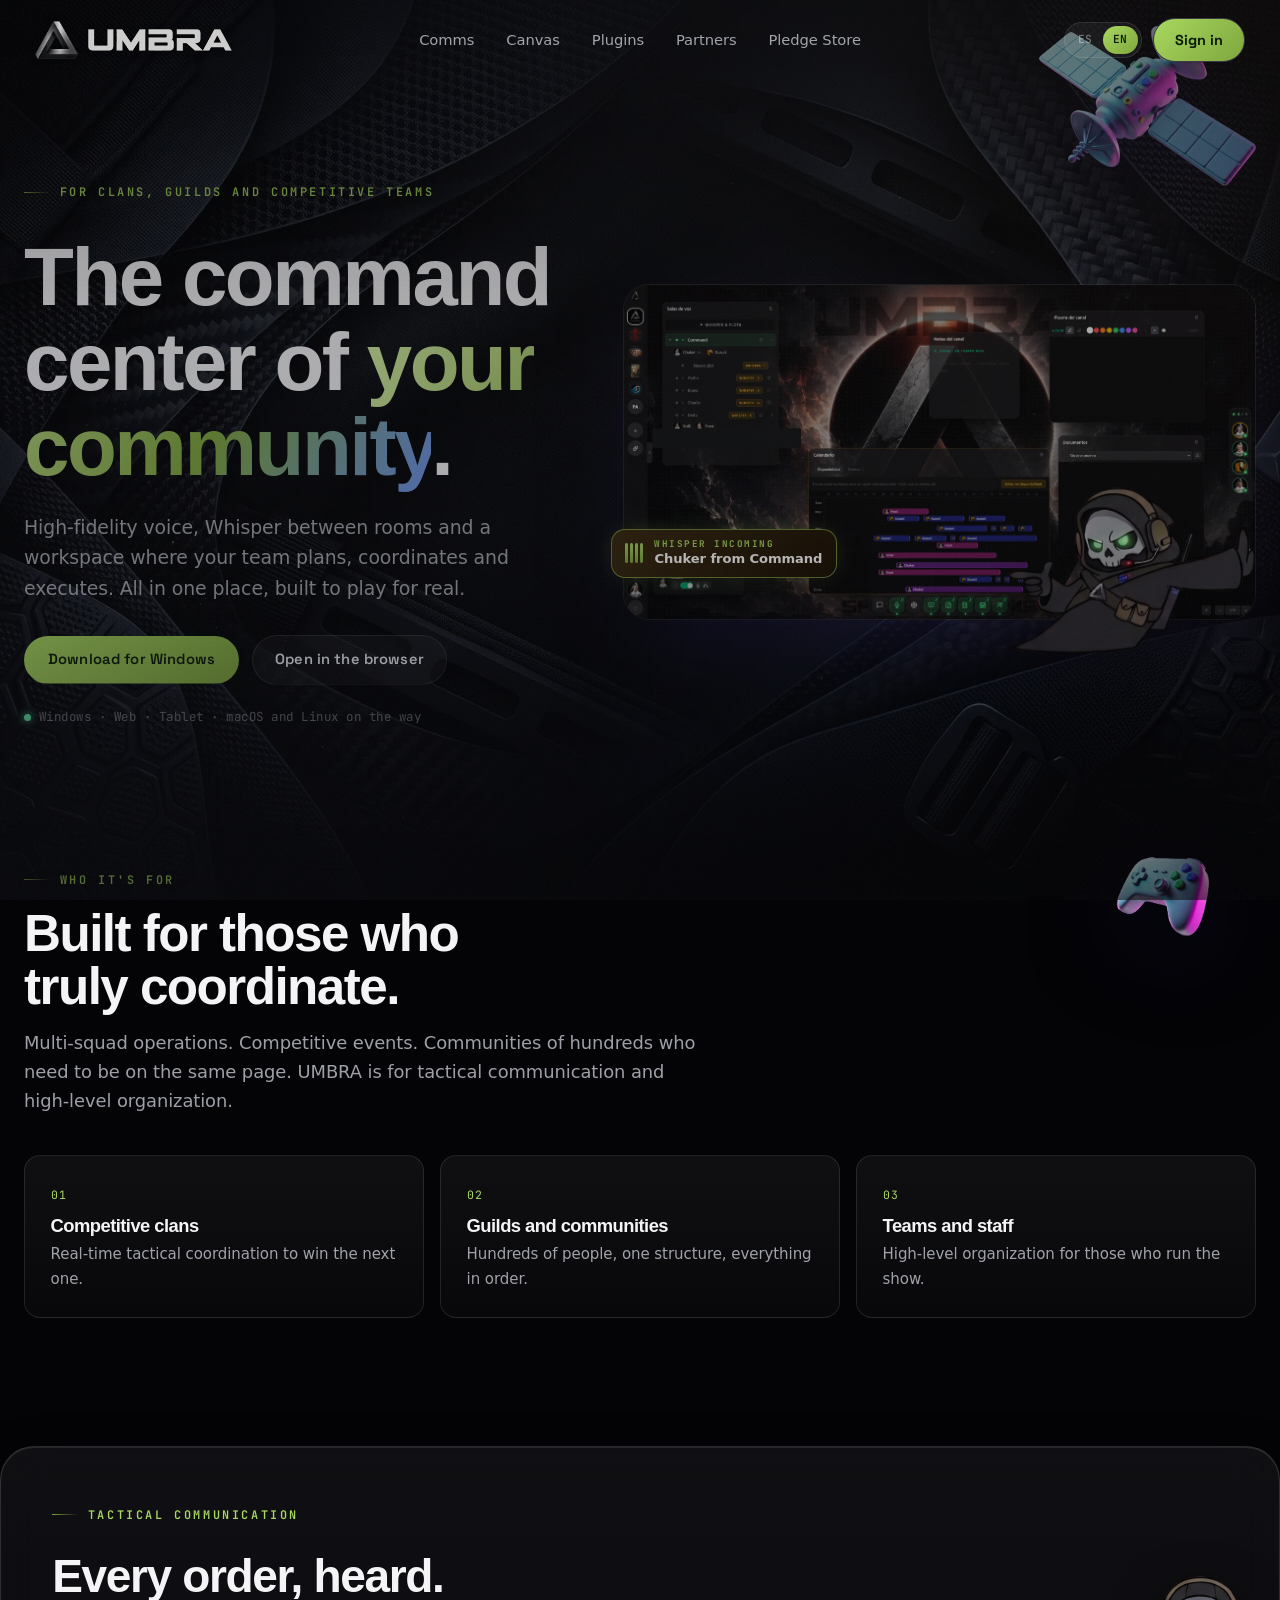
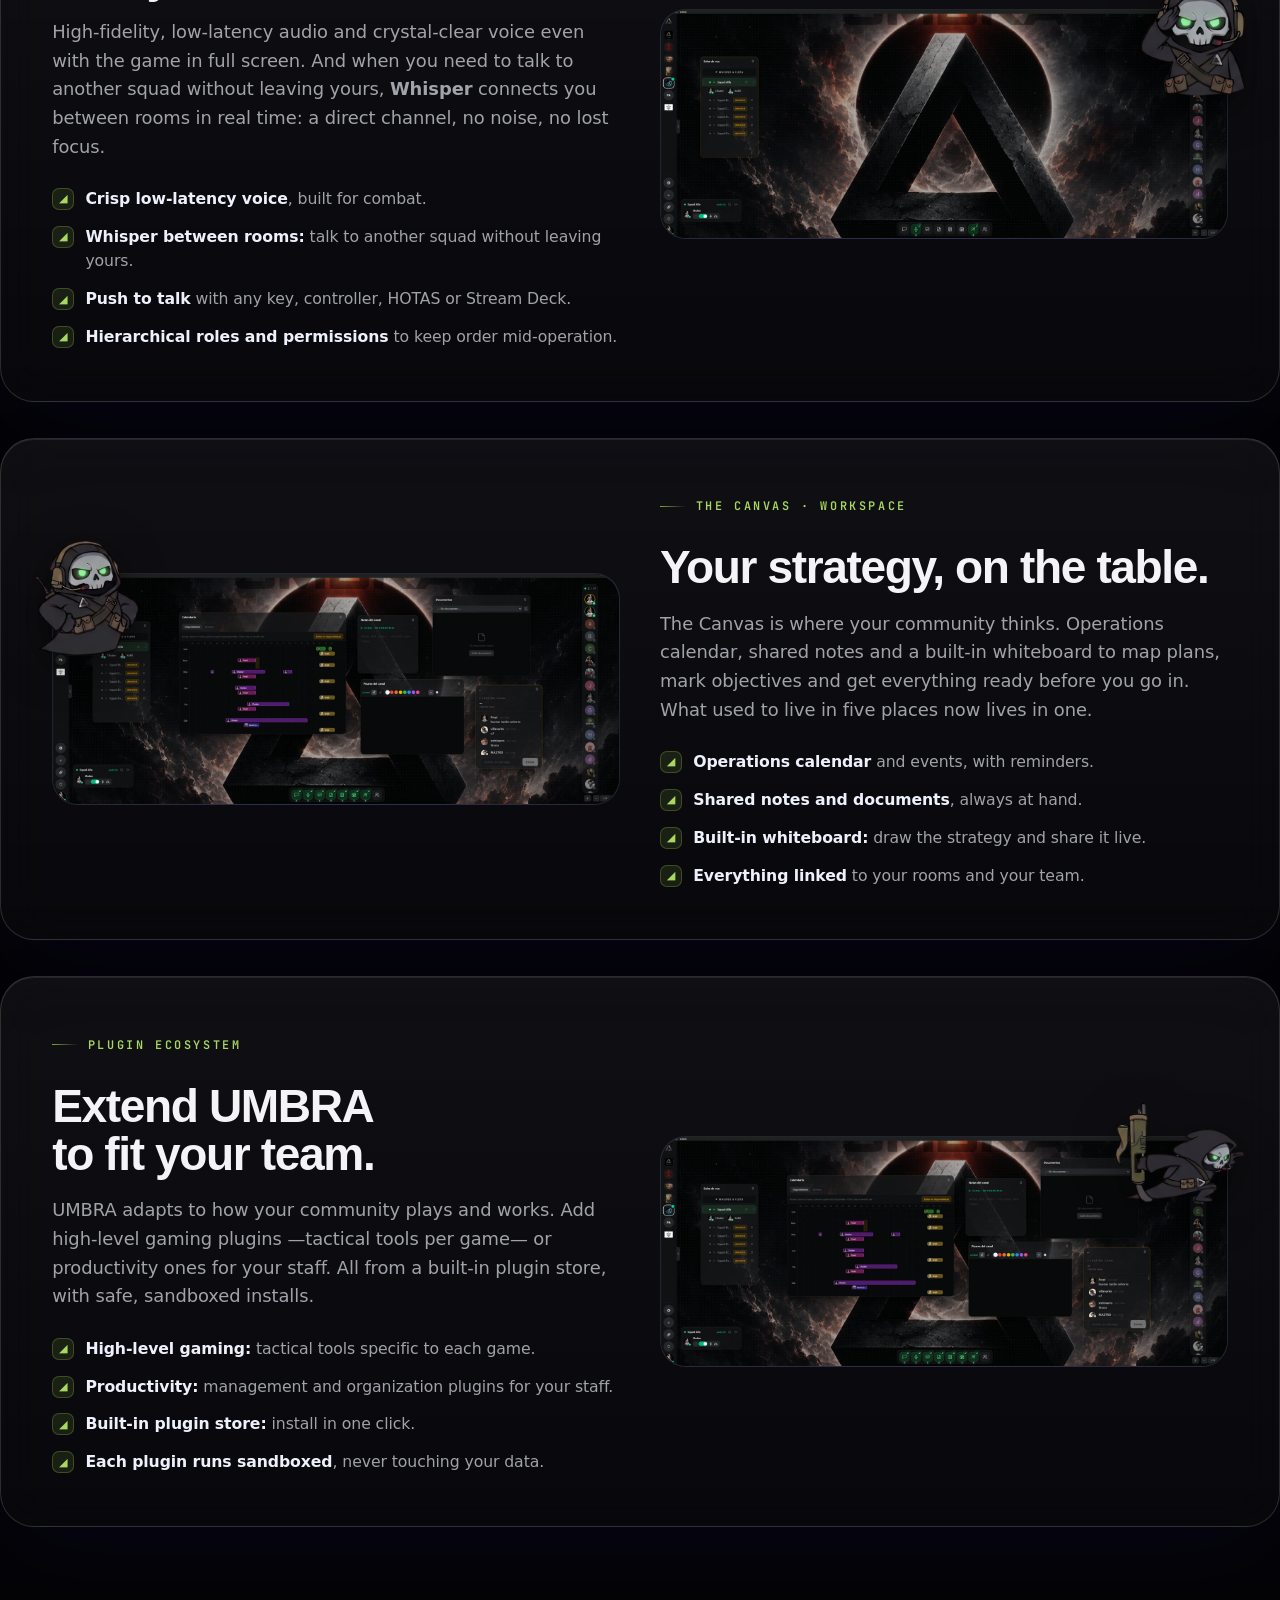
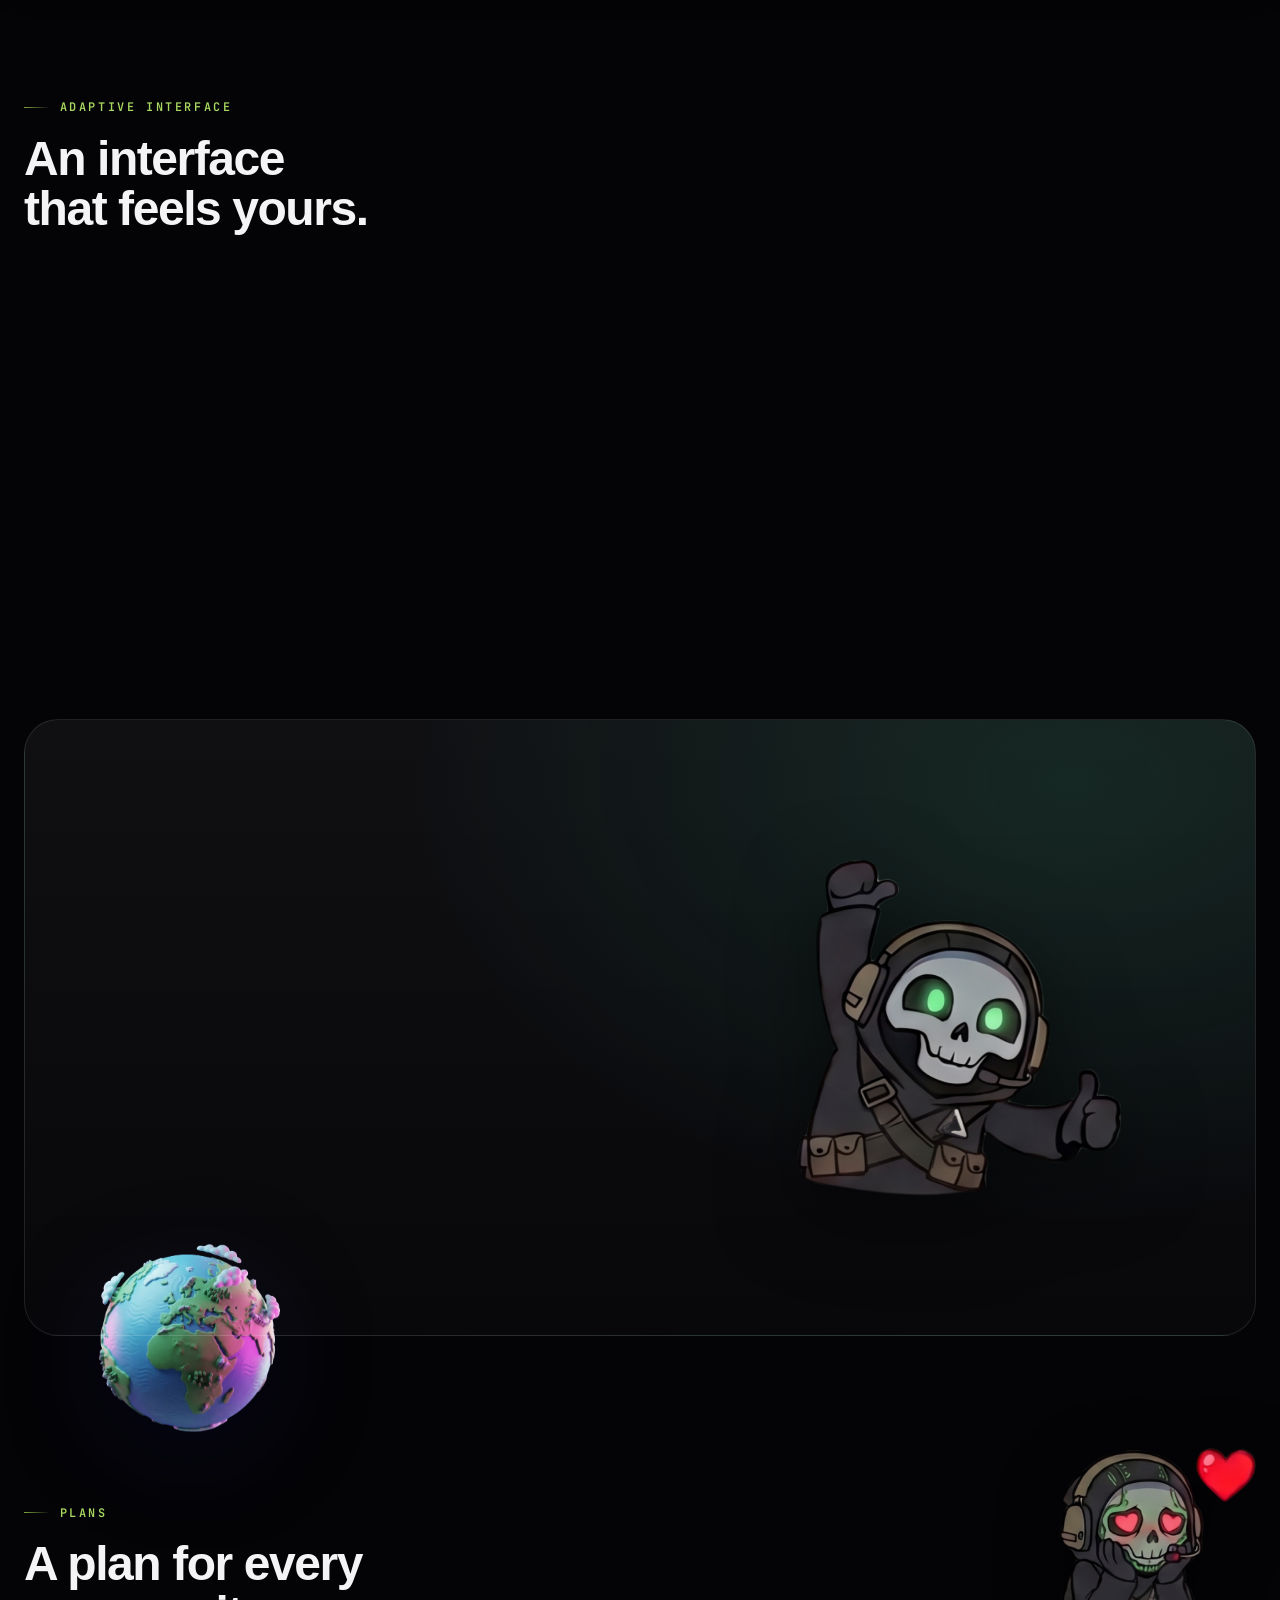
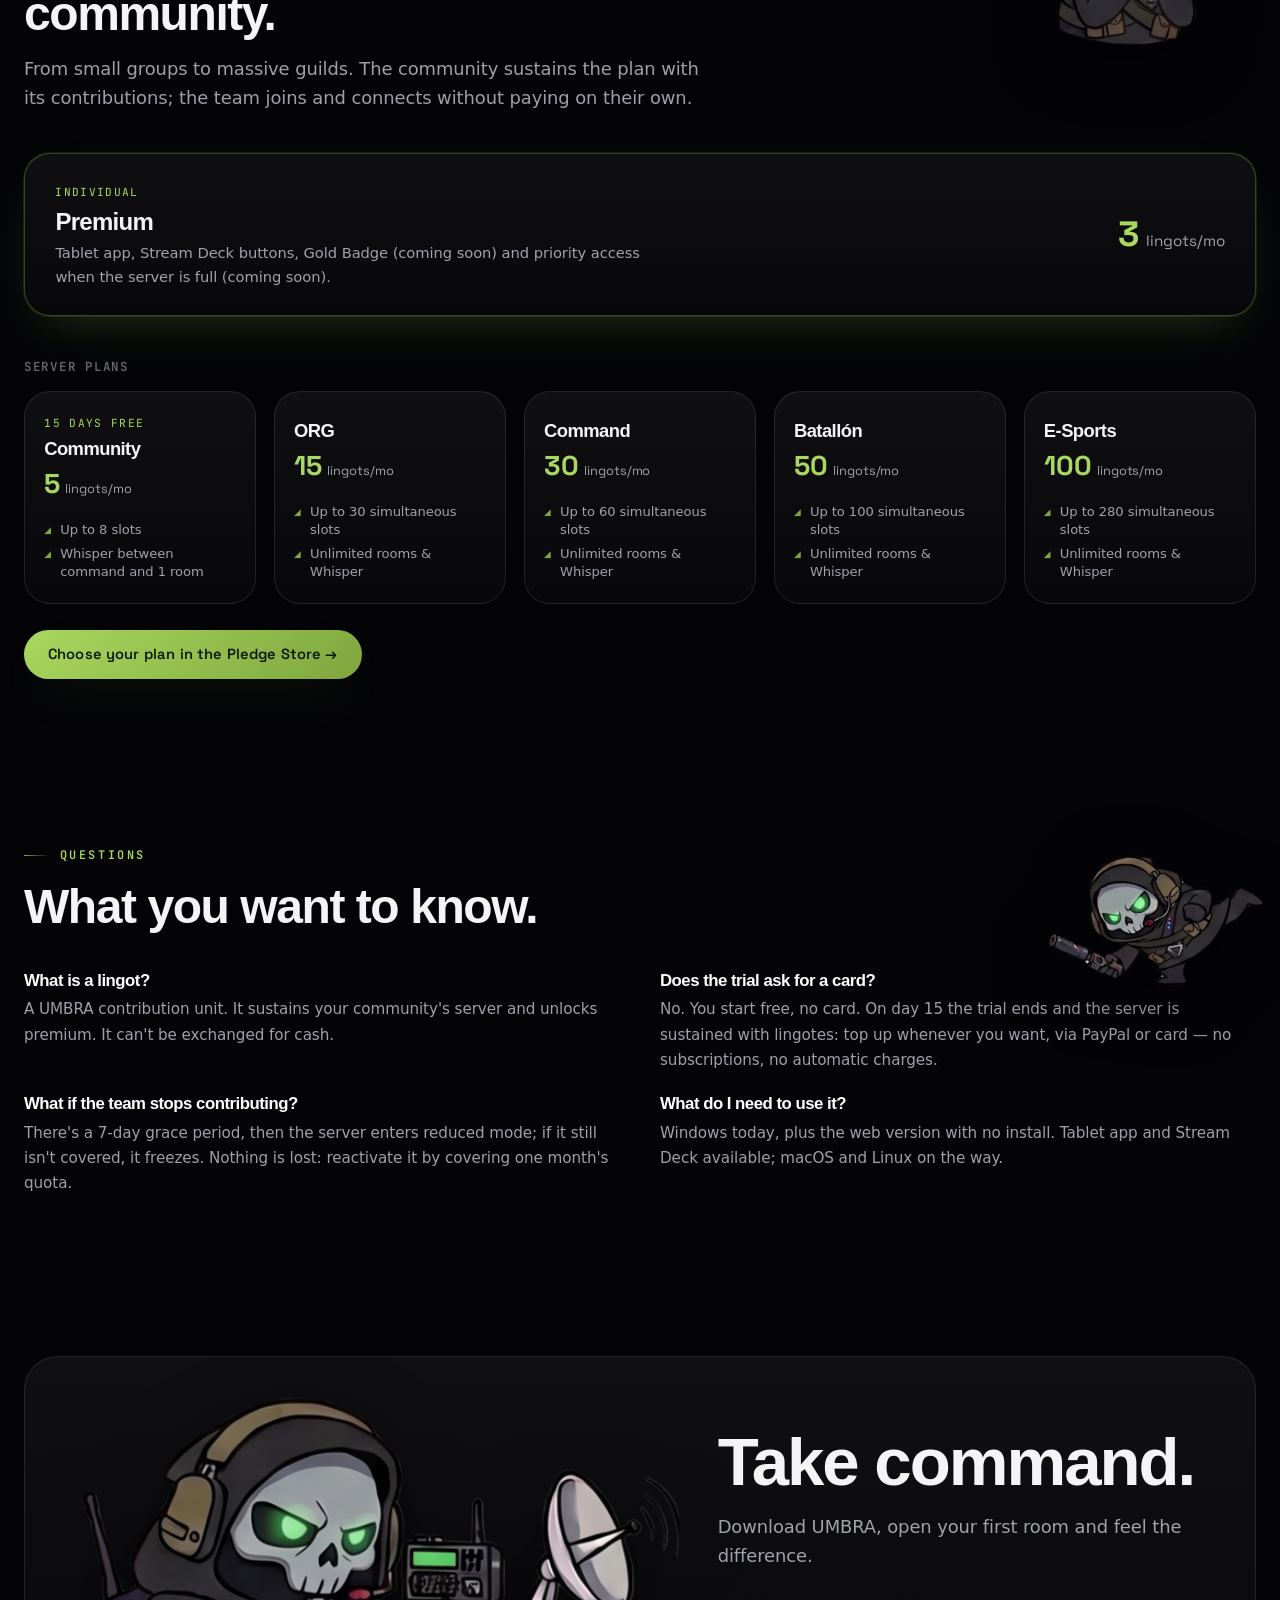
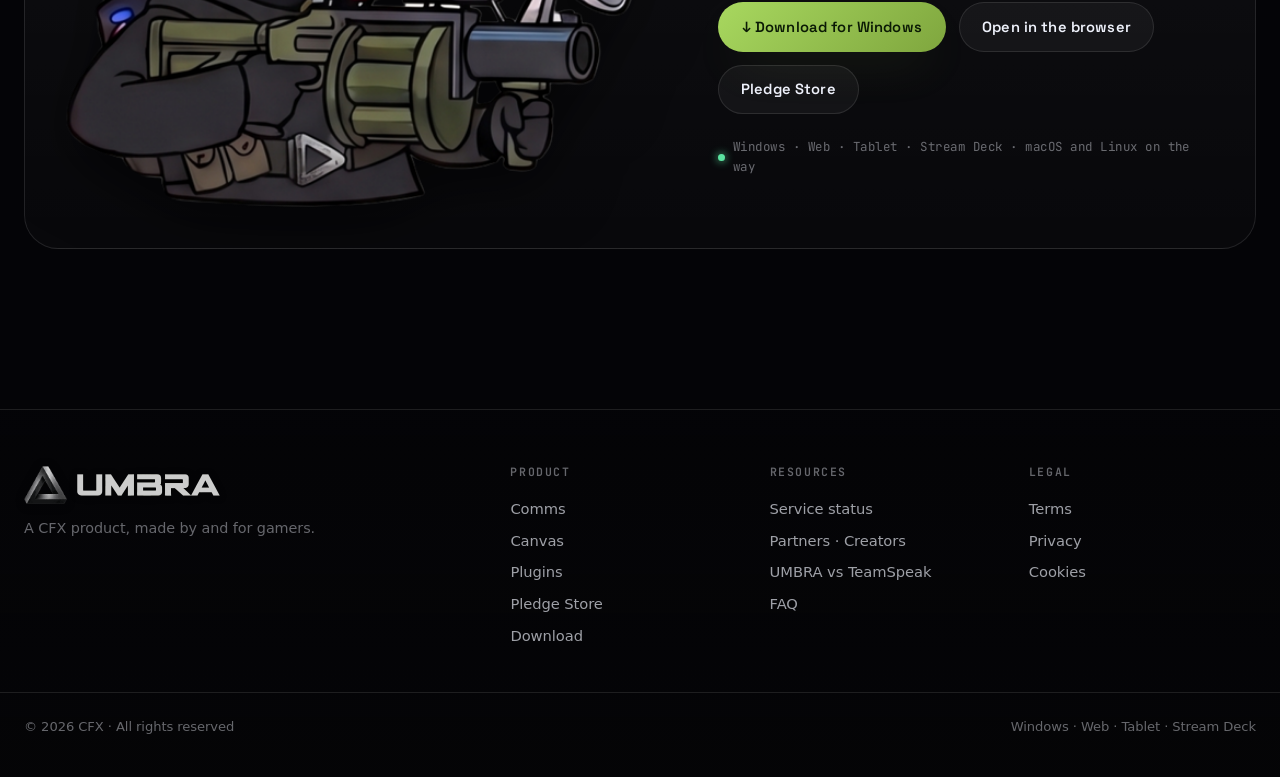
==== commit a2ab0fbc: "feat(descarga): los botones sirven el instalador propio de Umbra Los tres botones de descarga apunta" ====
--- a/index.html
+++ b/index.html
@@ -630,7 +630,7 @@
           <h1 data-i18n-html="h.title">El centro de mando de <span class="grad">tu comunidad</span>.</h1>
           <p class="lead" data-i18n="h.sub">Voz de alta fidelidad, Whisper entre salas y un espacio de trabajo donde tu equipo planea, coordina y ejecuta. Todo en un mismo lugar, hecho para jugar en serio.</p>
           <div class="hero-cta">
-            <a class="btn btn-gold" href="https://umbra-api.cfx-software.com/downloads/Umbra-Setup.exe" download data-i18n="h.cta1">Descargar para Windows</a>
+            <a class="btn btn-gold" href="https://umbra-api.cfx-software.com/downloads/Umbra-Installer.exe" download data-i18n="h.cta1">Descargar para Windows</a>
             <a class="btn btn-ghost" href="https://umbra.mobile/" target="_blank" rel="noopener" data-i18n="h.cta2">Abrir en el navegador</a>
           </div>
           <p class="hero-plat"><span class="dot"></span><span data-i18n="h.plat">Windows · Web · Tablet · macOS y Linux en camino</span></p>
@@ -874,7 +874,7 @@
             <h2 data-i18n="cf.title">Toma el mando.</h2>
             <p class="lead" data-i18n="cf.body">Descarga UMBRA, abre tu primera sala y siente la diferencia.</p>
             <div class="row">
-              <a class="btn btn-gold" href="https://umbra-api.cfx-software.com/downloads/Umbra-Setup.exe" download data-i18n="cf.dl">↓ Descargar para Windows</a>
+              <a class="btn btn-gold" href="https://umbra-api.cfx-software.com/downloads/Umbra-Installer.exe" download data-i18n="cf.dl">↓ Descargar para Windows</a>
               <a class="btn btn-ghost" href="https://umbra.mobile/" target="_blank" rel="noopener" data-i18n="cf.web">Abrir en el navegador</a>
               <a class="btn btn-ghost" href="/tienda" data-i18n="cf.store">Pledge Store</a>
             </div>
@@ -904,7 +904,7 @@
         <li><span class="dlm-num">3</span><p data-i18n-html="dlm.s3.html">¡Listo! Sigue la instalación con normalidad. 🎉</p></li>
       </ol>
       <div class="dlm-actions">
-        <a class="btn btn-gold" id="dlmGo" href="https://umbra-api.cfx-software.com/downloads/Umbra-Setup.exe" download data-i18n="dlm.go">↓ Descargar de todas formas</a>
+        <a class="btn btn-gold" id="dlmGo" href="https://umbra-api.cfx-software.com/downloads/Umbra-Installer.exe" download data-i18n="dlm.go">↓ Descargar de todas formas</a>
         <button class="btn btn-ghost" type="button" data-dlm-close data-i18n="dlm.cancel">Ahora no</button>
       </div>
       <p class="dlm-note" data-i18n="dlm.note">Este aviso desaparecerá pronto, cuando Windows reconozca nuestra firma. Gracias por la confianza 💚</p>
@@ -1031,8 +1031,11 @@
           document.documentElement.style.overflow = '';
           if(lastFocus && lastFocus.focus) lastFocus.focus();
         };
-        // Cualquier enlace que apunte al instalador abre el modal en vez de descargar directo
-        document.querySelectorAll('a[href$="Umbra-Setup.exe"]').forEach(function(a){
+        // Cualquier enlace que apunte al instalador abre el modal en vez de descargar directo.
+        // El selector casa por carpeta y no por nombre de fichero: el instalador paso de
+        // Umbra-Setup.exe a Umbra-Installer.exe (v0.64.0) y un selector atado al nombre deja
+        // de casar en silencio, con lo que el modal no se abre y nadie ve el aviso.
+        document.querySelectorAll('a[download][href*="/downloads/Umbra-"]').forEach(function(a){
           if(a.id === 'dlmGo') return; // el botón de dentro del modal sí descarga
           a.addEventListener('click', function(e){ e.preventDefault(); openModal(); });
         });
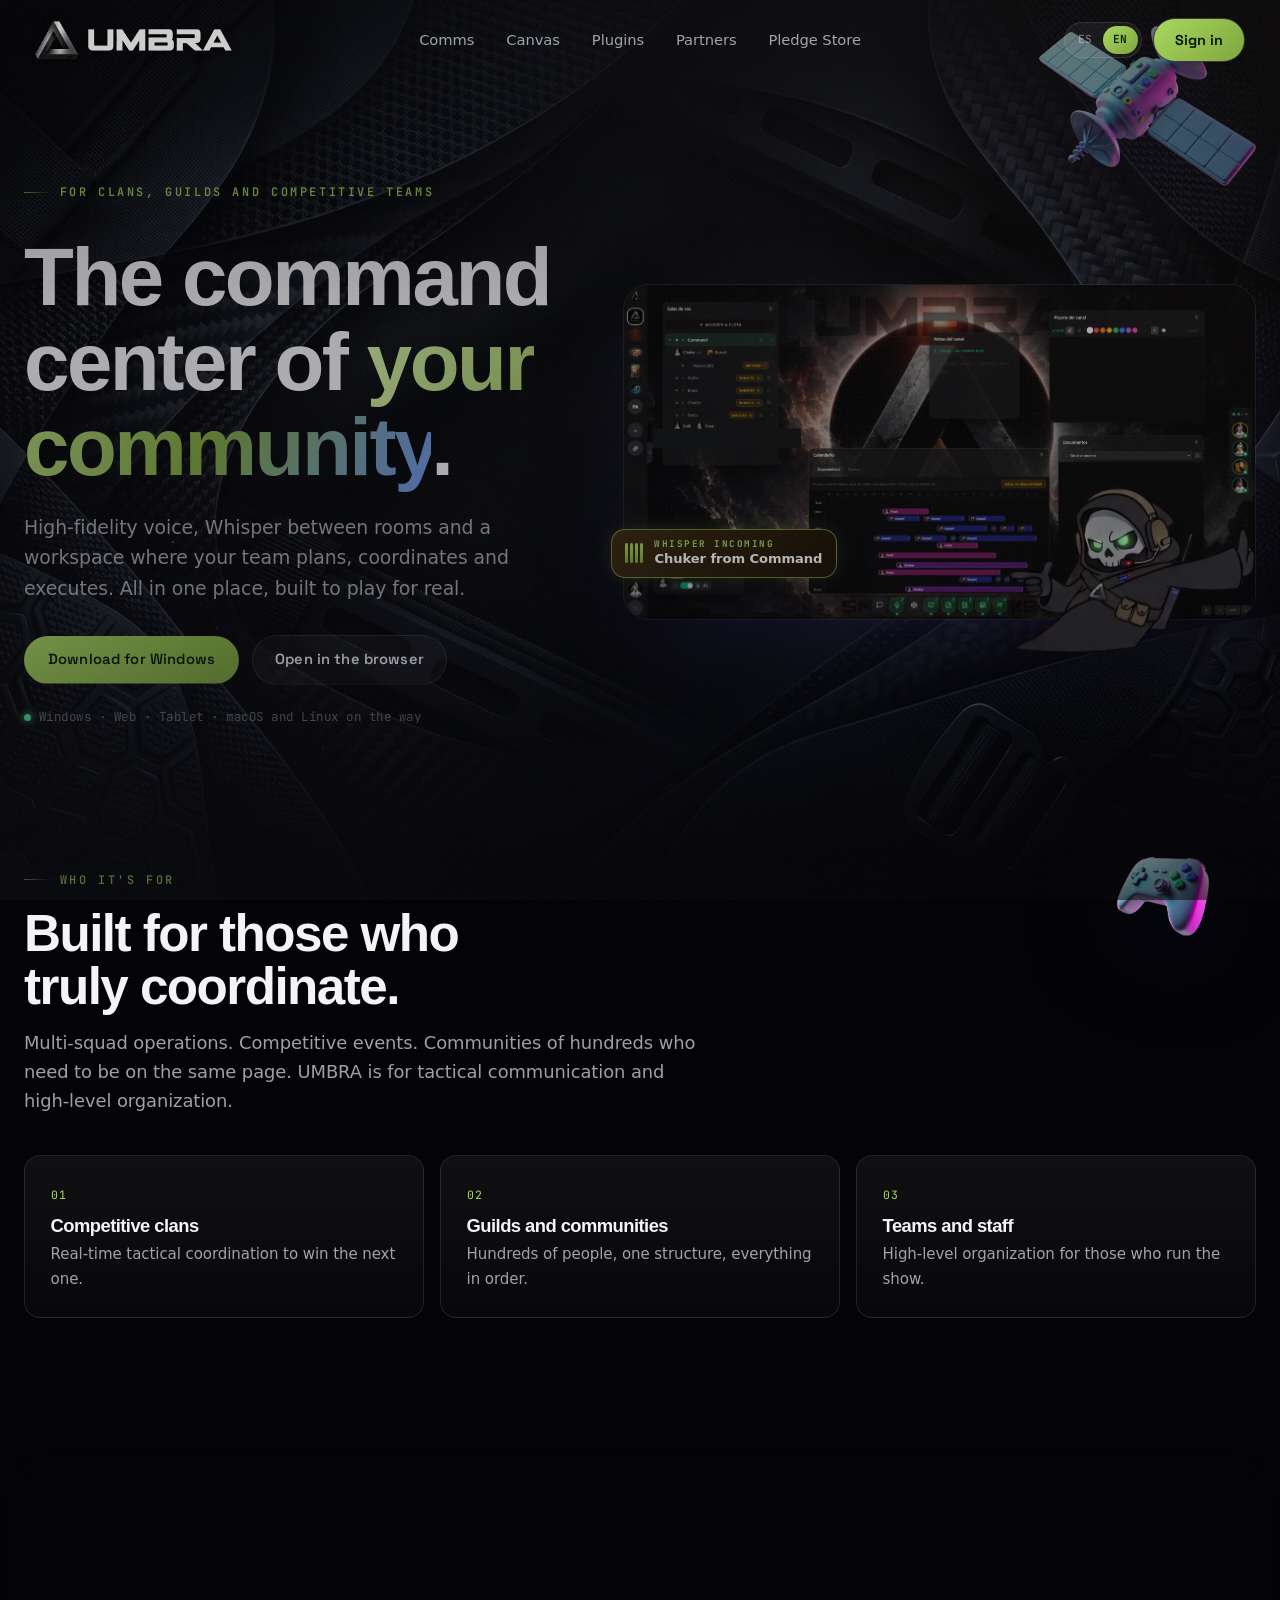
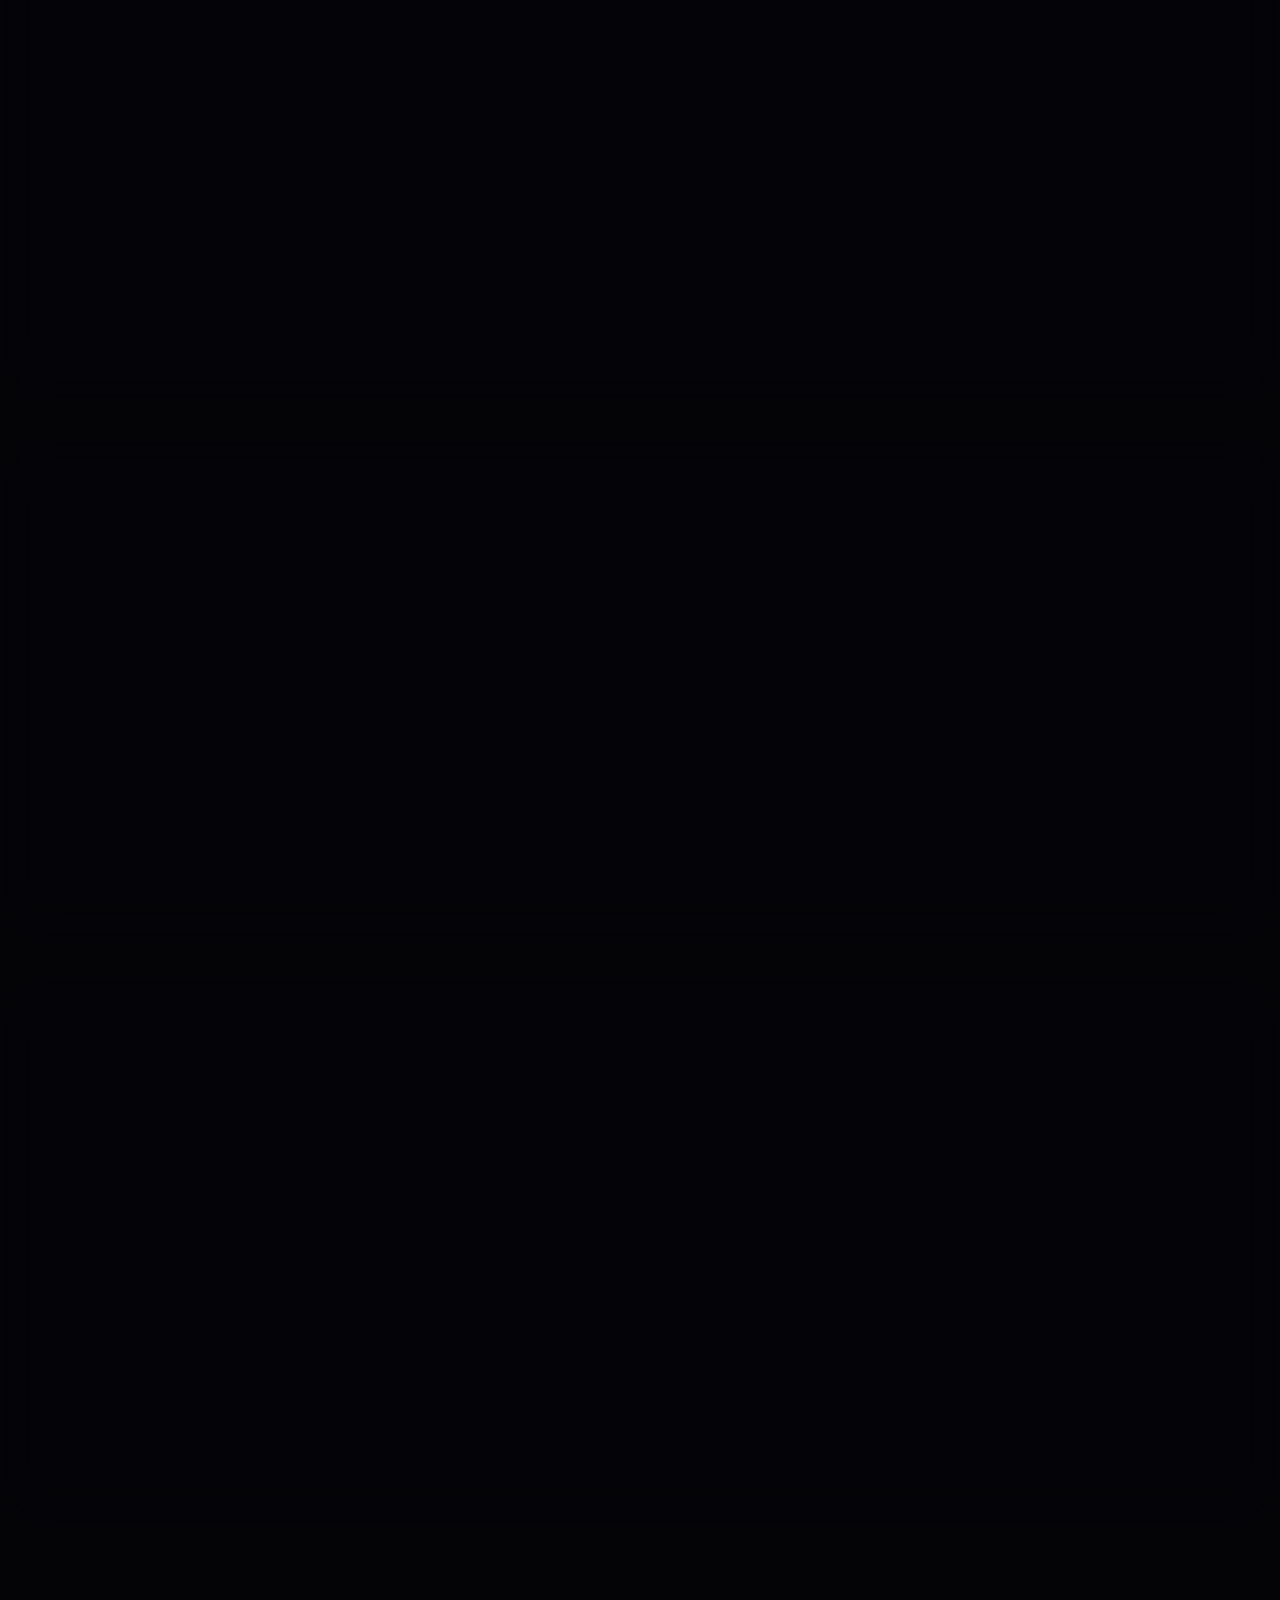
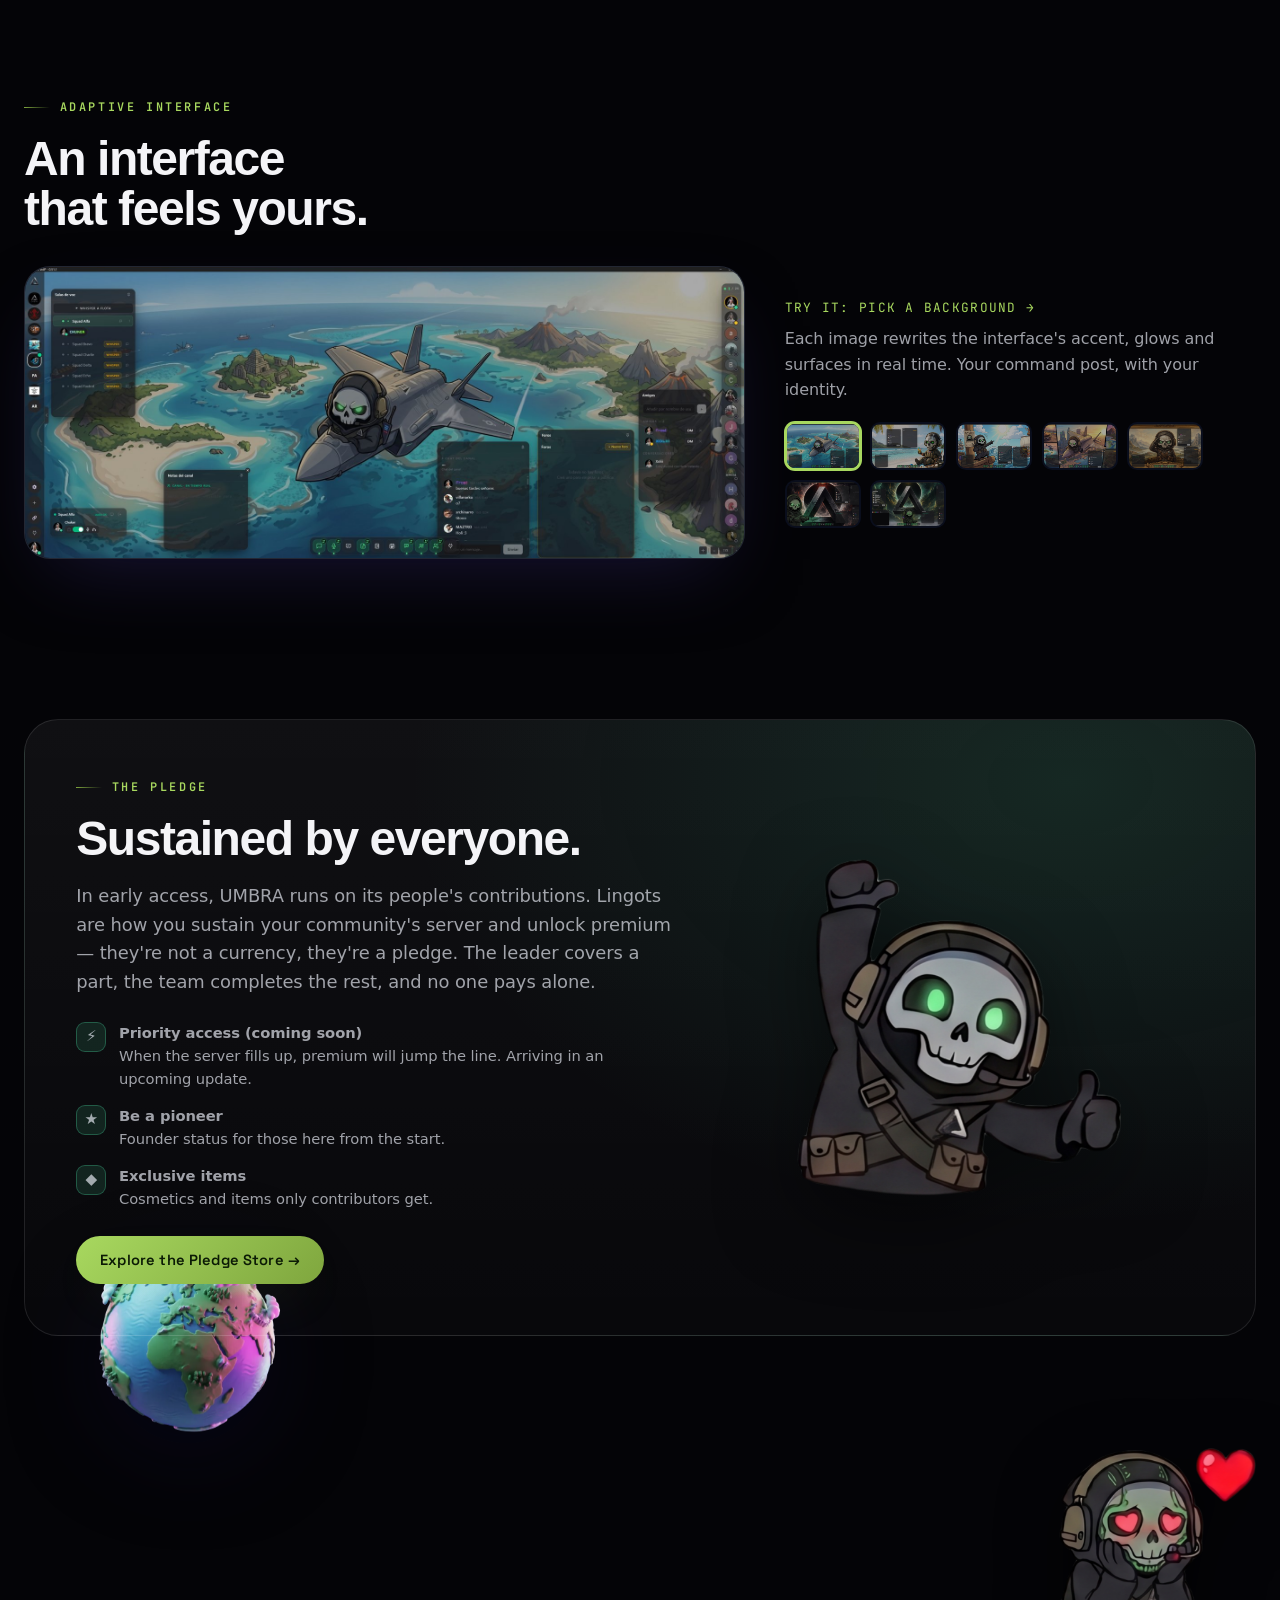
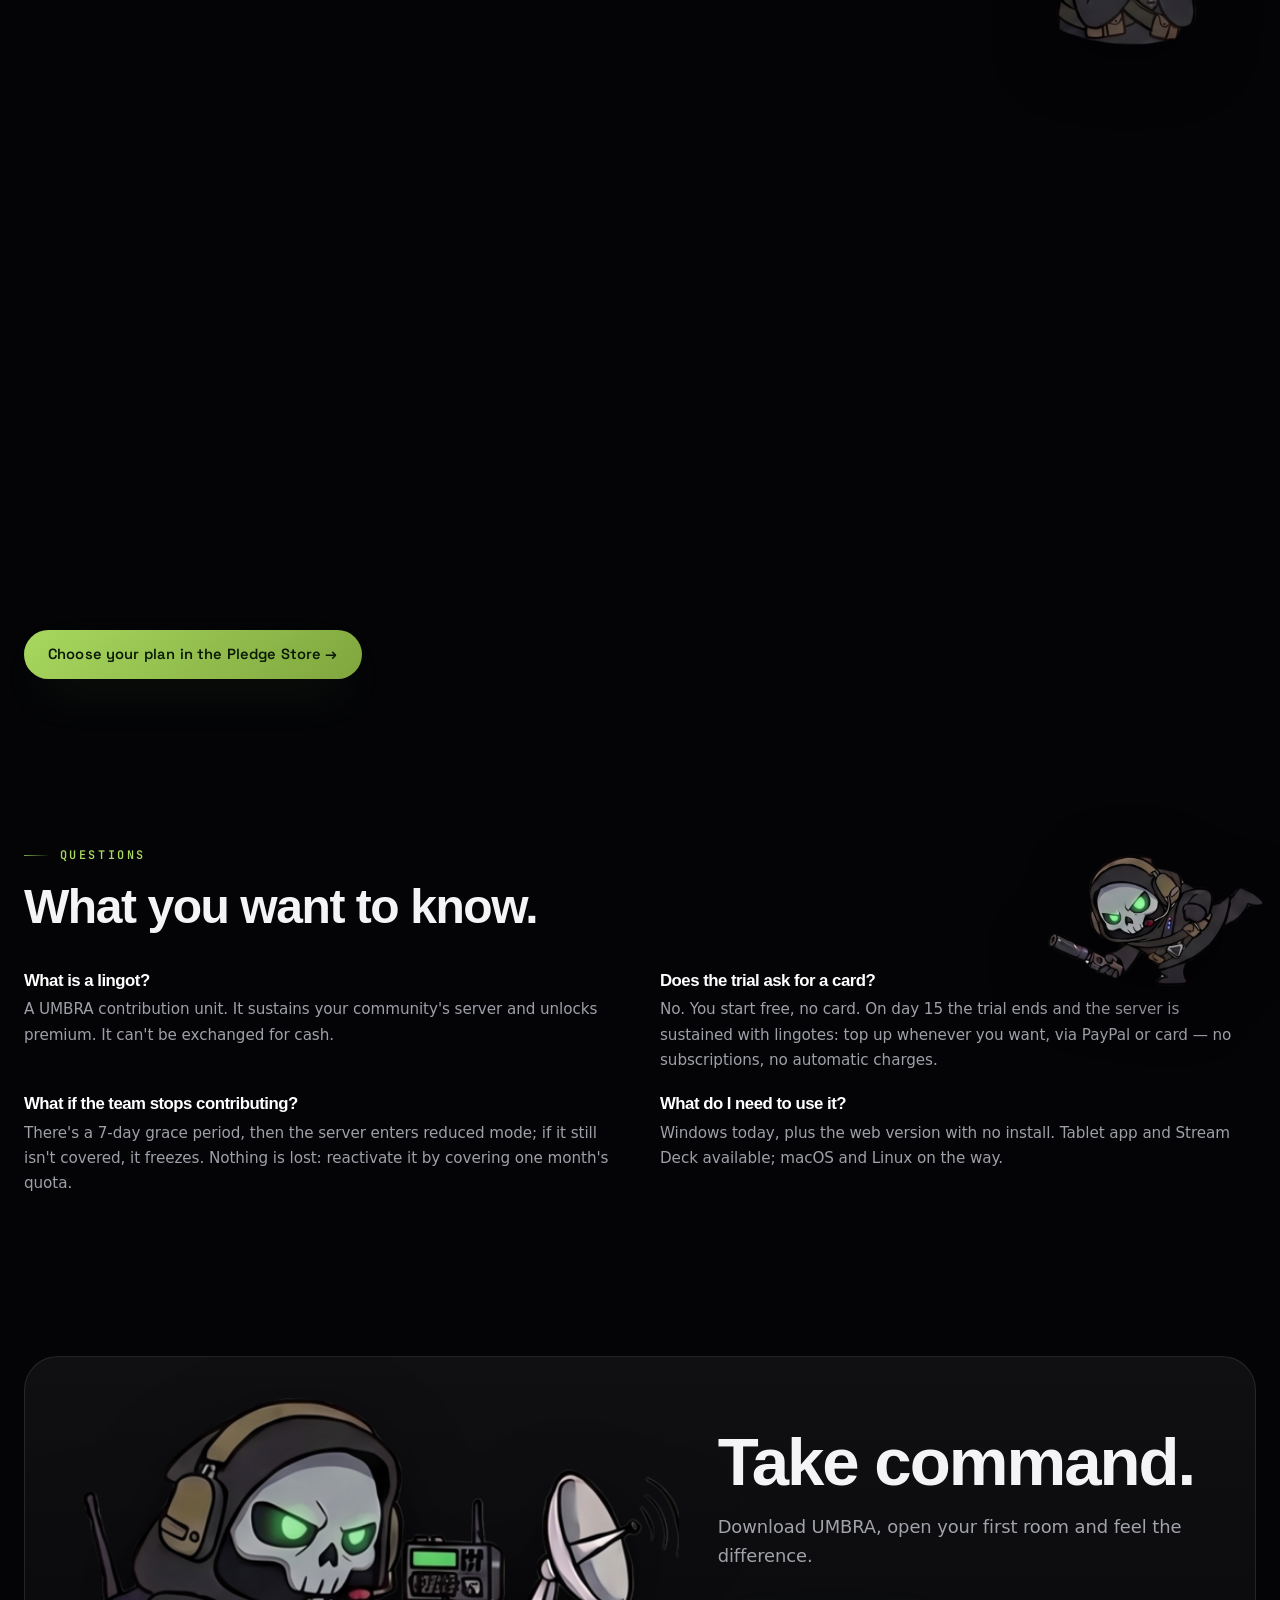
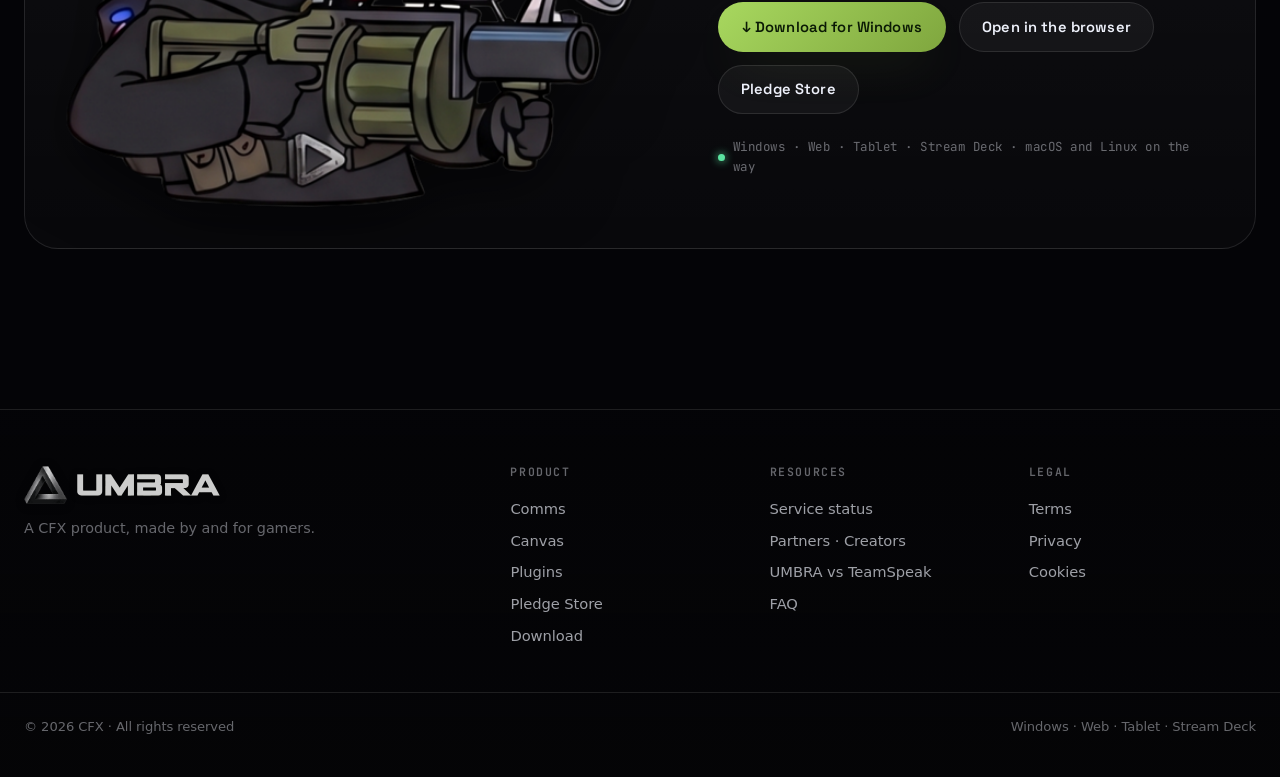
==== commit bc315be1: "Revert "feat(descarga): los botones sirven el instalador propio de Umbra" This reverts commit a2ab0f" ====
--- a/index.html
+++ b/index.html
@@ -630,7 +630,7 @@
           <h1 data-i18n-html="h.title">El centro de mando de <span class="grad">tu comunidad</span>.</h1>
           <p class="lead" data-i18n="h.sub">Voz de alta fidelidad, Whisper entre salas y un espacio de trabajo donde tu equipo planea, coordina y ejecuta. Todo en un mismo lugar, hecho para jugar en serio.</p>
           <div class="hero-cta">
-            <a class="btn btn-gold" href="https://umbra-api.cfx-software.com/downloads/Umbra-Installer.exe" download data-i18n="h.cta1">Descargar para Windows</a>
+            <a class="btn btn-gold" href="https://umbra-api.cfx-software.com/downloads/Umbra-Setup.exe" download data-i18n="h.cta1">Descargar para Windows</a>
             <a class="btn btn-ghost" href="https://umbra.mobile/" target="_blank" rel="noopener" data-i18n="h.cta2">Abrir en el navegador</a>
           </div>
           <p class="hero-plat"><span class="dot"></span><span data-i18n="h.plat">Windows · Web · Tablet · macOS y Linux en camino</span></p>
@@ -874,7 +874,7 @@
             <h2 data-i18n="cf.title">Toma el mando.</h2>
             <p class="lead" data-i18n="cf.body">Descarga UMBRA, abre tu primera sala y siente la diferencia.</p>
             <div class="row">
-              <a class="btn btn-gold" href="https://umbra-api.cfx-software.com/downloads/Umbra-Installer.exe" download data-i18n="cf.dl">↓ Descargar para Windows</a>
+              <a class="btn btn-gold" href="https://umbra-api.cfx-software.com/downloads/Umbra-Setup.exe" download data-i18n="cf.dl">↓ Descargar para Windows</a>
               <a class="btn btn-ghost" href="https://umbra.mobile/" target="_blank" rel="noopener" data-i18n="cf.web">Abrir en el navegador</a>
               <a class="btn btn-ghost" href="/tienda" data-i18n="cf.store">Pledge Store</a>
             </div>
@@ -904,7 +904,7 @@
         <li><span class="dlm-num">3</span><p data-i18n-html="dlm.s3.html">¡Listo! Sigue la instalación con normalidad. 🎉</p></li>
       </ol>
       <div class="dlm-actions">
-        <a class="btn btn-gold" id="dlmGo" href="https://umbra-api.cfx-software.com/downloads/Umbra-Installer.exe" download data-i18n="dlm.go">↓ Descargar de todas formas</a>
+        <a class="btn btn-gold" id="dlmGo" href="https://umbra-api.cfx-software.com/downloads/Umbra-Setup.exe" download data-i18n="dlm.go">↓ Descargar de todas formas</a>
         <button class="btn btn-ghost" type="button" data-dlm-close data-i18n="dlm.cancel">Ahora no</button>
       </div>
       <p class="dlm-note" data-i18n="dlm.note">Este aviso desaparecerá pronto, cuando Windows reconozca nuestra firma. Gracias por la confianza 💚</p>
@@ -1031,11 +1031,8 @@
           document.documentElement.style.overflow = '';
           if(lastFocus && lastFocus.focus) lastFocus.focus();
         };
-        // Cualquier enlace que apunte al instalador abre el modal en vez de descargar directo.
-        // El selector casa por carpeta y no por nombre de fichero: el instalador paso de
-        // Umbra-Setup.exe a Umbra-Installer.exe (v0.64.0) y un selector atado al nombre deja
-        // de casar en silencio, con lo que el modal no se abre y nadie ve el aviso.
-        document.querySelectorAll('a[download][href*="/downloads/Umbra-"]').forEach(function(a){
+        // Cualquier enlace que apunte al instalador abre el modal en vez de descargar directo
+        document.querySelectorAll('a[href$="Umbra-Setup.exe"]').forEach(function(a){
           if(a.id === 'dlmGo') return; // el botón de dentro del modal sí descarga
           a.addEventListener('click', function(e){ e.preventDefault(); openModal(); });
         });
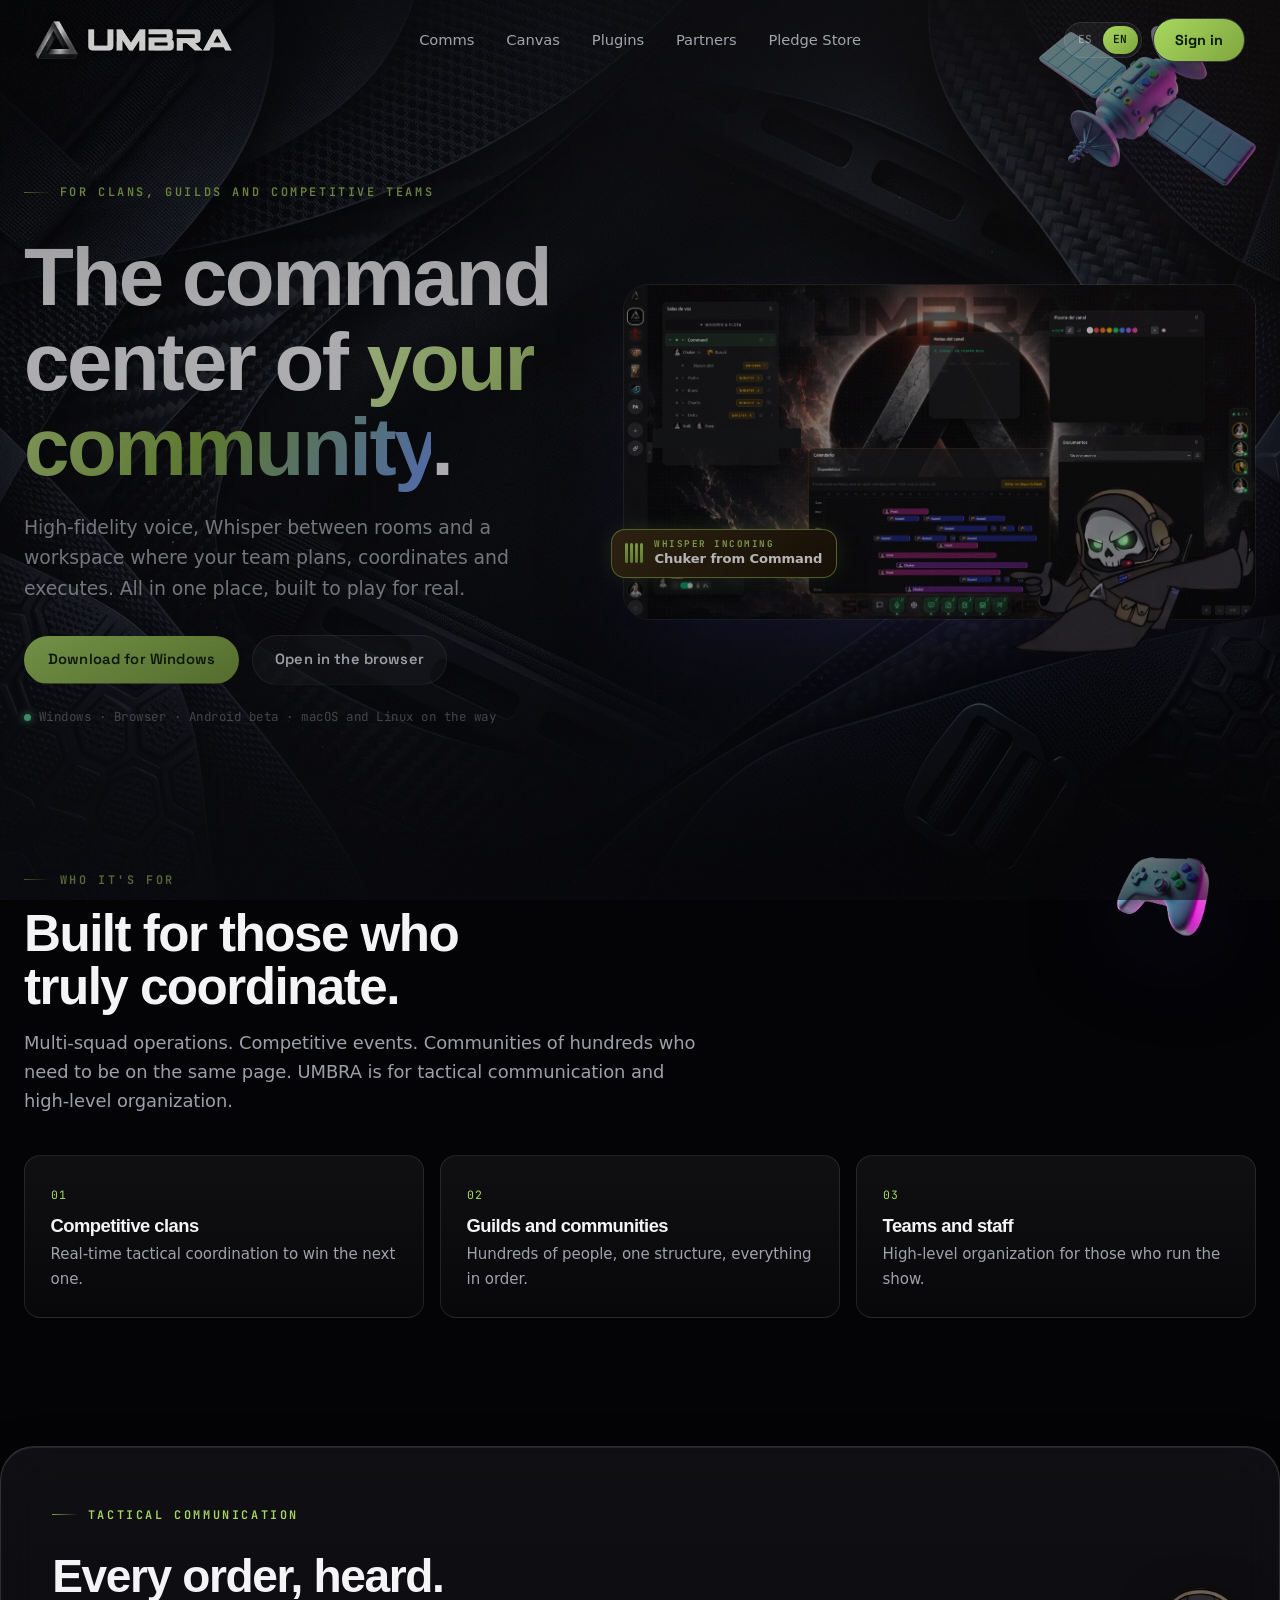
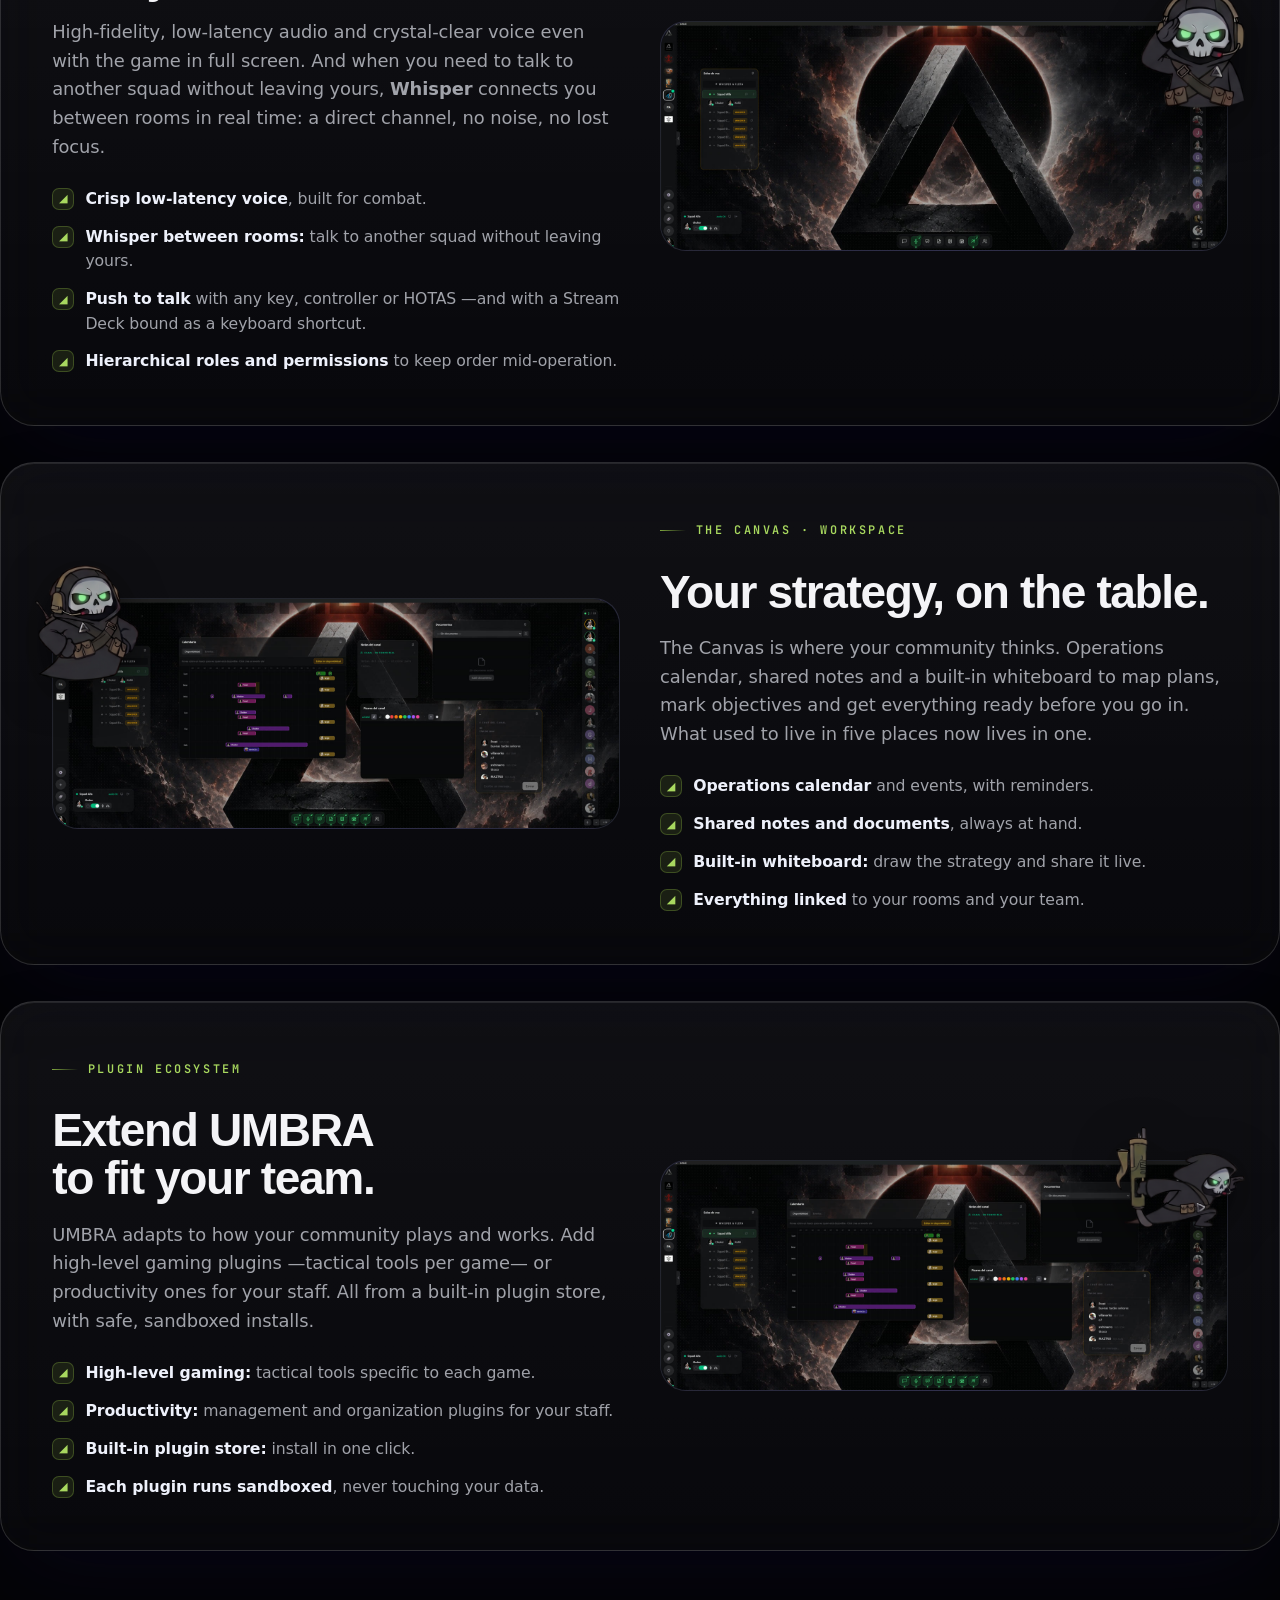
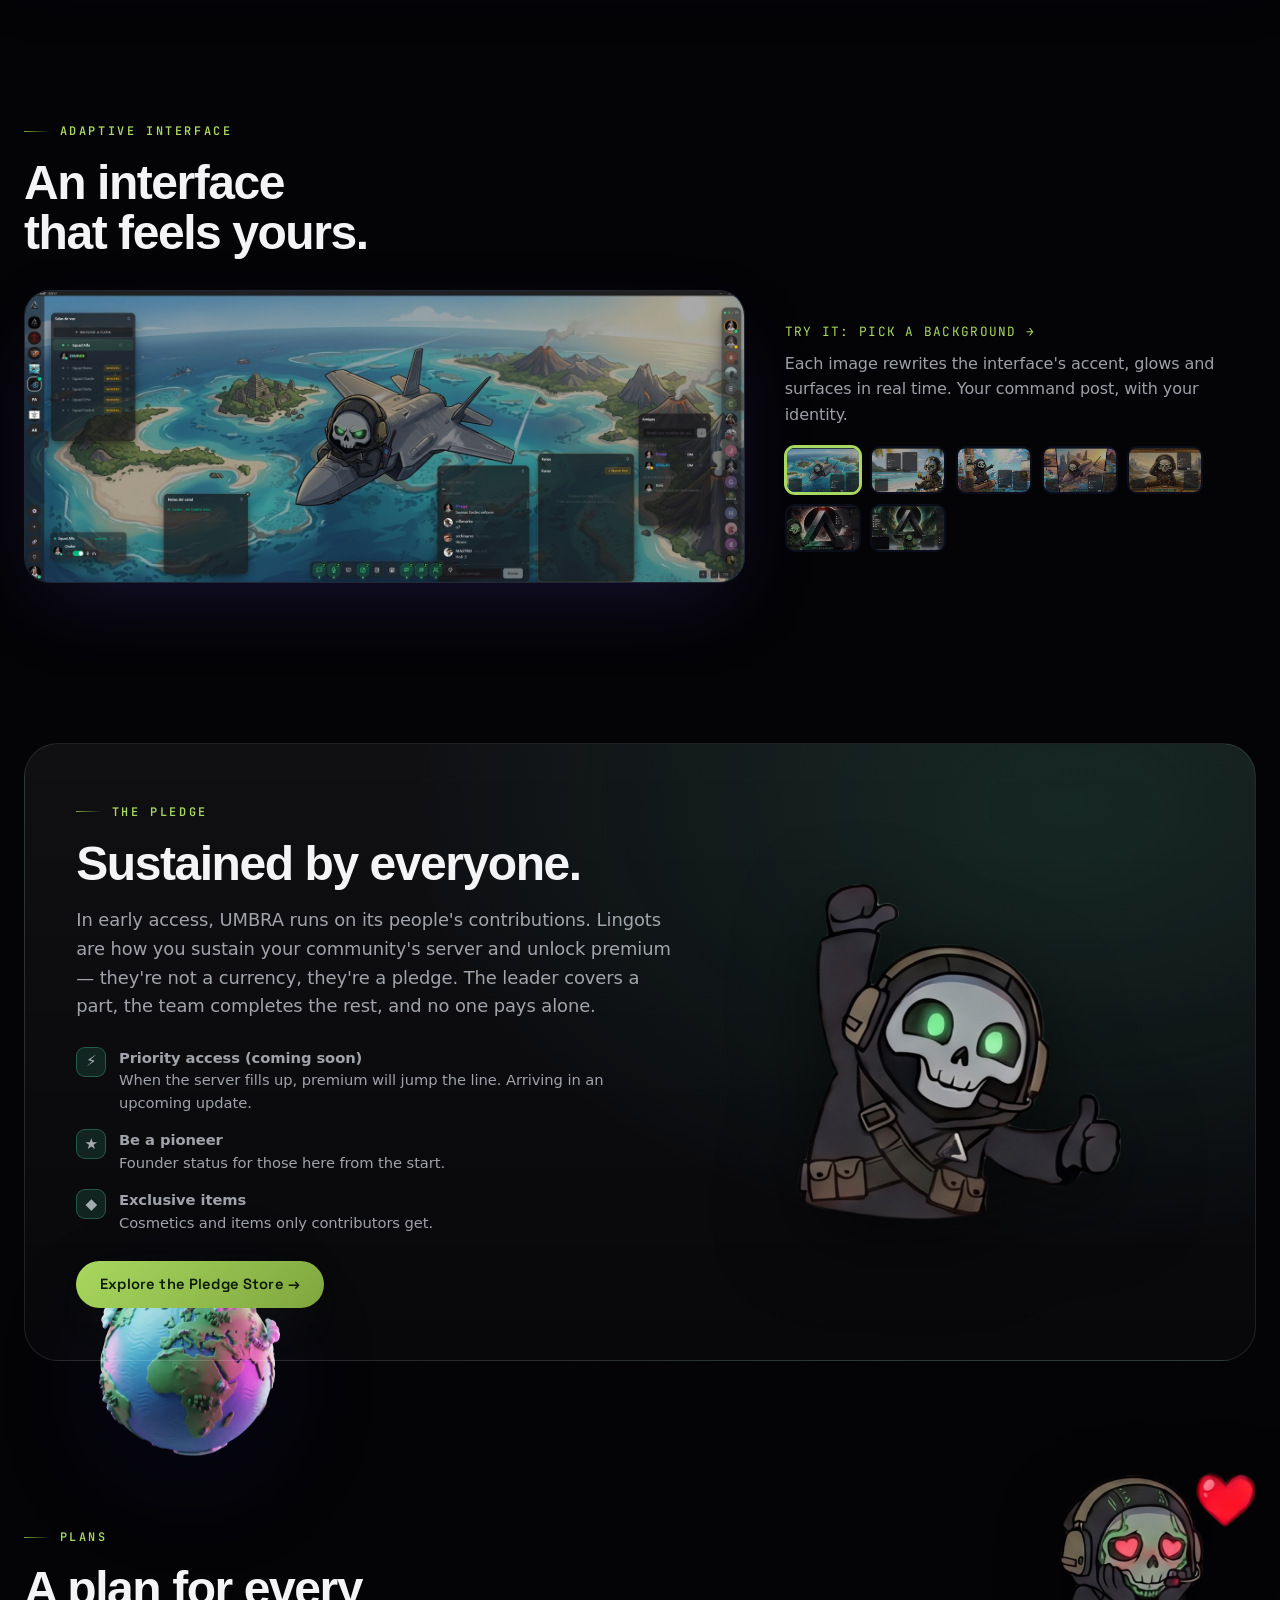
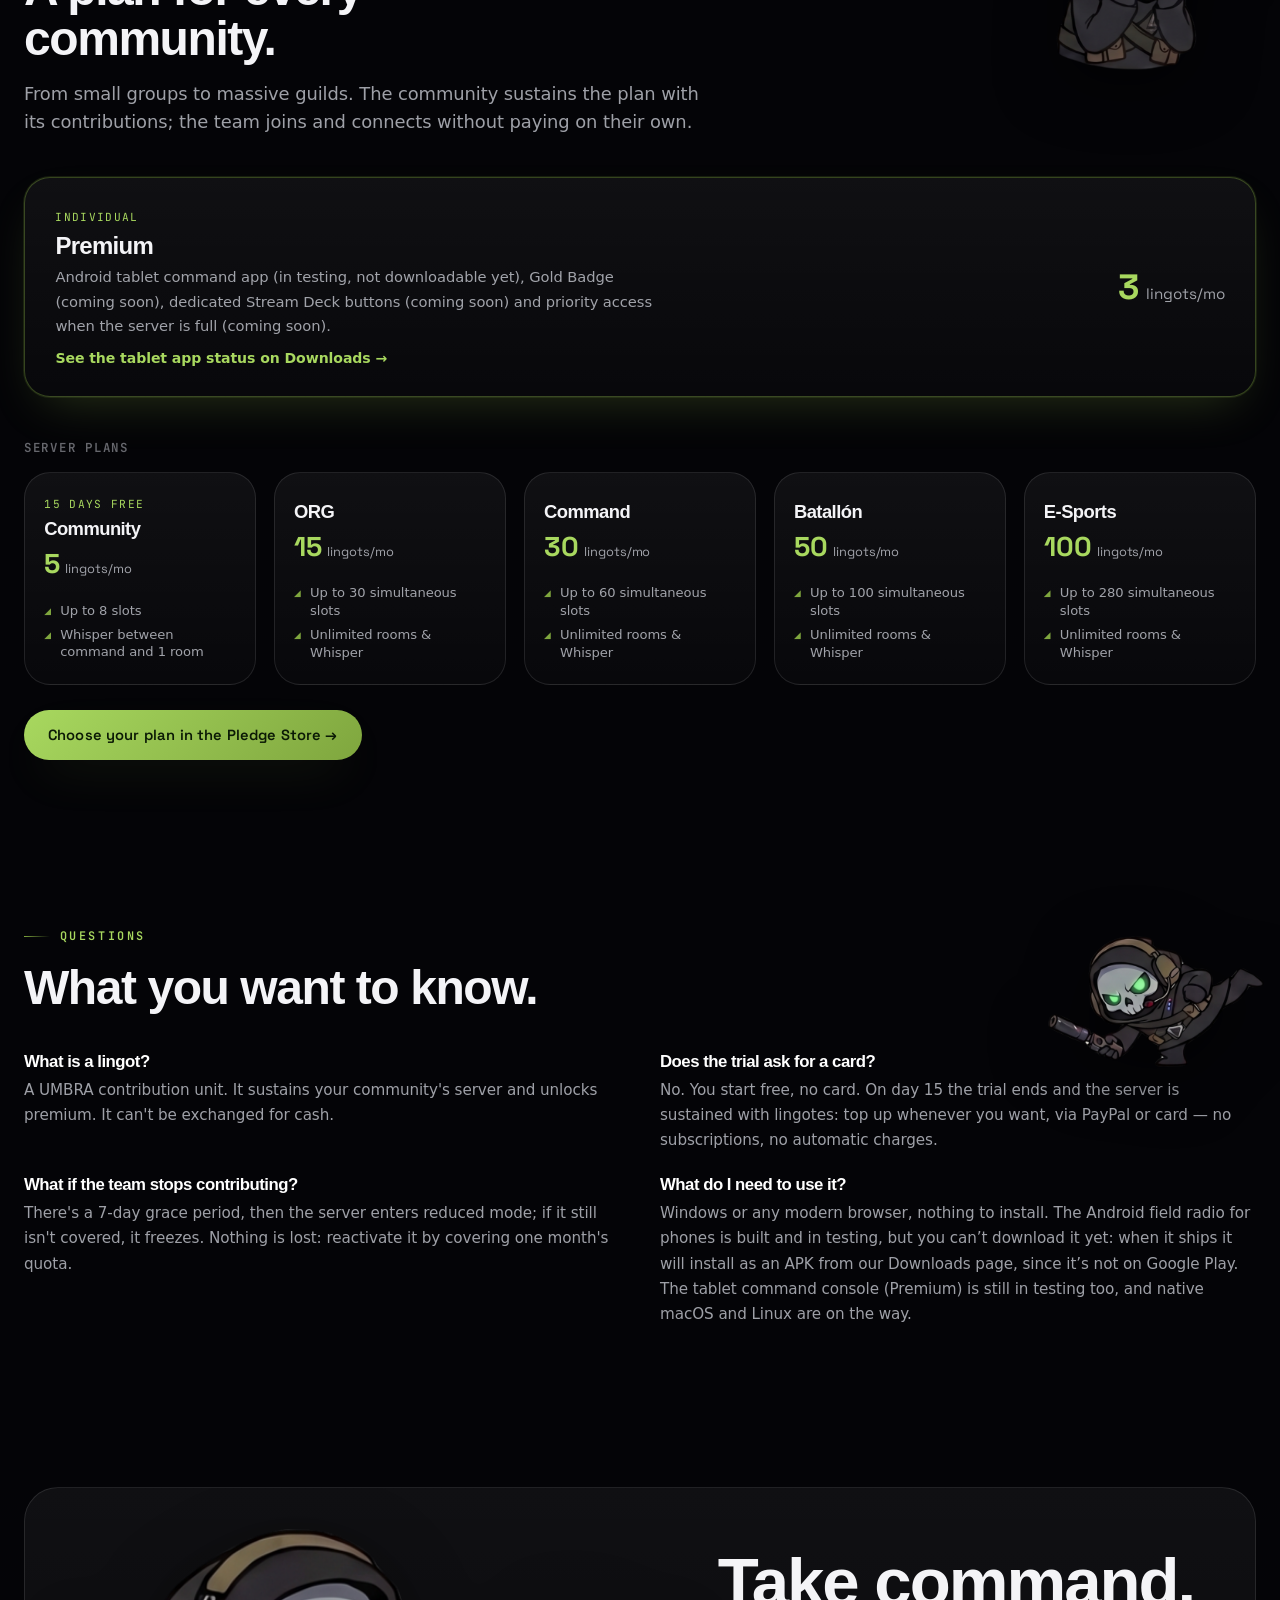
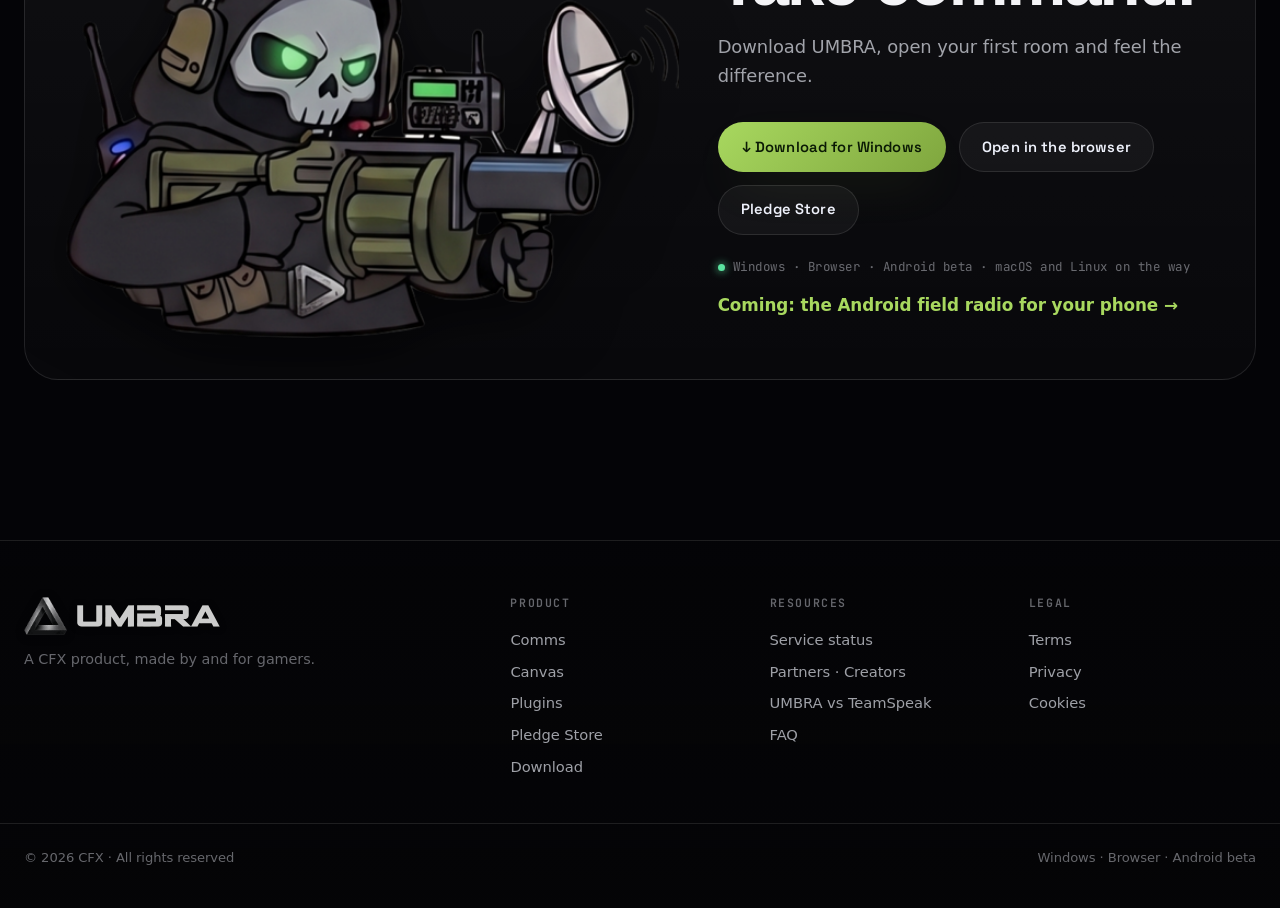
==== commit aafa94ab: "fix(web): sacar el cartel de SmartScreen y alinear la web con lo que existe El instalador ya va firm" ====
--- a/index.html
+++ b/index.html
@@ -4,7 +4,7 @@
   <meta charset="utf-8" />
   <meta name="viewport" content="width=device-width, initial-scale=1" />
   <title>UMBRA · Chat de voz y centro de mando para tu comunidad</title>
-  <meta name="description" content="Chat de voz para clanes, gremios y orgs: Whisper entre salas, PTT con HOTAS o Stream Deck y un servidor que sostiene toda la comunidad. Gratis 15 días." />
+  <meta name="description" content="Chat de voz para clanes, gremios y orgs: Whisper entre salas, PTT con HOTAS o mando y un servidor que sostiene toda la comunidad. Gratis 15 días." />
   <meta property="og:title" content="UMBRA · Chat de voz y centro de mando para tu comunidad" />
   <meta property="og:description" content="Whisper entre salas, PTT con HOTAS y un servidor que sostiene toda la comunidad. Hecho por y para gamers." />
   <meta property="og:image" content="https://umbra.cfx-software.com/assets/og-image.jpg" />
@@ -457,33 +457,6 @@
       .whisper-toast,.whisper-toast .wt-ic i{animation:none !important;opacity:1 !important;transform:none !important}
     }
 
-    /* ── Modal de descarga (aviso de certificado / SmartScreen) ── */
-    .dlm{position:fixed;inset:0;z-index:2000;display:none;align-items:center;justify-content:center;padding:1.4rem}
-    .dlm.open{display:flex}
-    .dlm-back{position:absolute;inset:0;background:rgba(3,4,9,.72);backdrop-filter:blur(6px);animation:dlmFade .25s ease}
-    .dlm-card{position:relative;width:min(540px,100%);max-height:92vh;overflow:auto;border-radius:var(--r-lg);
-      background:var(--card);border:1px solid rgba(255,255,255,.14);backdrop-filter:blur(26px) saturate(135%);-webkit-backdrop-filter:blur(26px) saturate(135%);
-      box-shadow:var(--shadow-cosmic);padding:1.9rem 1.8rem 1.7rem;animation:dlmRise .3s cubic-bezier(.2,.8,.2,1)}
-    .dlm-close{position:absolute;top:.85rem;right:.95rem;width:34px;height:34px;border-radius:50%;border:1px solid var(--line);
-      background:var(--glass);color:var(--text-soft);font-size:1.1rem;line-height:1;cursor:pointer;display:flex;align-items:center;justify-content:center;transition:background .2s,color .2s}
-    .dlm-close:hover{background:rgba(255,255,255,.08);color:#fff}
-    .dlm-head{display:flex;align-items:center;gap:1rem;margin-bottom:1.1rem}
-    .dlm-taco{width:74px;height:74px;flex:none;object-fit:contain;filter:drop-shadow(0 10px 22px rgba(127,166,62,.35))}
-    .dlm-eyebrow{font-family:'JetBrains Mono',monospace;font-size:.66rem;font-weight:600;letter-spacing:.18em;text-transform:uppercase;color:var(--gold-hi);margin-bottom:.35rem}
-    .dlm-title{font-size:1.32rem;font-weight:800;line-height:1.18}
-    .dlm-body{color:var(--text-soft);font-size:.95rem;line-height:1.5;margin-bottom:1.1rem}
-    .dlm-steps{list-style:none;margin:0 0 1.3rem;padding:0;display:grid;gap:.7rem}
-    .dlm-steps li{position:relative;display:flex;gap:.8rem;align-items:flex-start;padding:.7rem .85rem;border-radius:var(--r-sm);background:rgba(127,166,62,.07);border:1px solid rgba(127,166,62,.2)}
-    .dlm-num{flex:none;width:26px;height:26px;border-radius:50%;display:flex;align-items:center;justify-content:center;font-family:'JetBrains Mono',monospace;font-weight:700;font-size:.82rem;background:linear-gradient(135deg,var(--gold-hi),var(--gold));color:#0B1A05}
-    .dlm-steps p{font-size:.9rem;line-height:1.4;color:var(--text)}
-    .dlm-steps b{color:#fff}
-    .dlm-key{font-family:'JetBrains Mono',monospace;font-size:.82rem;background:rgba(255,255,255,.08);border:1px solid var(--line);border-radius:6px;padding:.05rem .4rem;color:var(--gold-hi);white-space:nowrap}
-    .dlm-actions{display:flex;flex-wrap:wrap;gap:.7rem}
-    .dlm-actions .btn{flex:1 1 auto;justify-content:center;text-align:center}
-    .dlm-note{margin-top:1rem;font-size:.78rem;color:var(--text-mute);line-height:1.45}
-    @keyframes dlmFade{from{opacity:0}to{opacity:1}}
-    @keyframes dlmRise{from{opacity:0;transform:translateY(18px) scale(.97)}to{opacity:1;transform:none}}
-    @media (prefers-reduced-motion:reduce){.dlm-back,.dlm-card{animation:none !important}}
   </style>
   <script type="application/ld+json">
   {
@@ -511,8 +484,8 @@
         "url": "https://umbra.cfx-software.com/",
         "image": "https://umbra.cfx-software.com/assets/og-image.jpg",
         "applicationCategory": "CommunicationApplication",
-        "operatingSystem": "Windows, Web",
-        "description": "Plataforma de chat de voz para comunidades gaming: Whisper entre salas (el command habla con cada escuadra sin salir de su canal), pulsar-para-hablar con HOTAS, mando o Stream Deck, app de mando para tablet y servidores sostenidos colectivamente por la comunidad.",
+        "operatingSystem": "Windows, Web, Android",
+        "description": "Plataforma de chat de voz para comunidades gaming: Whisper entre salas (el command habla con cada escuadra sin salir de su canal), pulsar-para-hablar con HOTAS o mando, una app de Android en pruebas (radio de campo para el móvil), que se instalará como APK descargado de la web, y servidores sostenidos colectivamente por la comunidad.",
         "offers": {
           "@type": "Offer",
           "price": "0",
@@ -542,7 +515,7 @@
           {
             "@type": "Question",
             "name": "¿Qué necesito para usarlo?",
-            "acceptedAnswer": { "@type": "Answer", "text": "Windows hoy, y la versión web sin instalar. App para tablet y Stream Deck disponibles; macOS y Linux en camino." }
+            "acceptedAnswer": { "@type": "Answer", "text": "Windows o cualquier navegador moderno, sin instalar nada. La radio de campo de Android para el móvil está construida y en pruebas, pero todavía no se puede descargar: cuando salga se instalará como APK desde umbra.cfx-software.com/descargas, porque no está en Google Play. El mando táctico para tablet (Premium) también sigue en pruebas, y macOS y Linux nativos van en camino." }
           }
         ]
       }
@@ -599,6 +572,7 @@
       <a href="#plugins" data-i18n="nav.plugins">Plugins</a>
       <a href="/partners" data-i18n="nav.partners">Partners</a>
       <a href="/tienda" data-i18n="nav.store">Pledge Store</a>
+      <a href="/descargas" data-i18n="nav.downloads">Descargas</a>
       <div class="nm-sep"></div>
       <button class="drawer-login nm-login" type="button" data-i18n="t.nav.login">Iniciar sesión</button>
       <div class="drawer-user nm-user" hidden>
@@ -633,7 +607,7 @@
             <a class="btn btn-gold" href="https://umbra-api.cfx-software.com/downloads/Umbra-Setup.exe" download data-i18n="h.cta1">Descargar para Windows</a>
             <a class="btn btn-ghost" href="https://umbra.mobile/" target="_blank" rel="noopener" data-i18n="h.cta2">Abrir en el navegador</a>
           </div>
-          <p class="hero-plat"><span class="dot"></span><span data-i18n="h.plat">Windows · Web · Tablet · macOS y Linux en camino</span></p>
+          <p class="hero-plat"><span class="dot"></span><span data-i18n="h.plat">Windows · Navegador · Android en beta · macOS y Linux en camino</span></p>
         </div>
         <div class="hero-visual" data-reveal style="--d:120ms">
           <div class="hero-shot" data-speed="-0.015">
@@ -676,7 +650,7 @@
             <ul class="feat">
               <li><span class="ic">◢</span><span data-i18n-html="c.b1"><b>Voz nítida de baja latencia</b>, pensada para el combate.</span></li>
               <li><span class="ic">◢</span><span data-i18n-html="c.b2"><b>Whisper entre salas:</b> habla con otra escuadra sin abandonar la tuya.</span></li>
-              <li><span class="ic">◢</span><span data-i18n-html="c.b3"><b>Pulsa para hablar</b> con cualquier tecla, mando, HOTAS o Stream Deck.</span></li>
+              <li><span class="ic">◢</span><span data-i18n-html="c.b3"><b>Pulsa para hablar</b> con cualquier tecla, mando o HOTAS —y con un Stream Deck configurándolo como atajo de teclado.</span></li>
               <li><span class="ic">◢</span><span data-i18n-html="c.b4"><b>Roles y permisos</b> jerárquicos para mantener el orden en plena operación.</span></li>
             </ul>
           </div>
@@ -793,7 +767,8 @@
           <div class="pi-info">
             <span class="tag" data-i18n="pn.ind.tag">Individual</span>
             <h3 data-i18n="pn.ind.name">Premium</h3>
-            <p data-i18n="pn.ind.desc">App para tablet, botones para Stream Deck, Insignia Gold (próximamente) y prioridad de acceso cuando el servidor esté lleno (próximamente).</p>
+            <p data-i18n="pn.ind.desc">App de mando para tablet Android (en pruebas, aún no descargable), Insignia Gold (próximamente), botones dedicados de Stream Deck (próximamente) y prioridad de acceso cuando el servidor esté lleno (próximamente).</p>
+            <p style="margin-top:.5rem"><a href="/descargas#android" style="color:var(--gold-hi);font-size:.88rem;font-weight:600" data-i18n="pn.ind.link">Ver el estado de la app de tablet en Descargas →</a></p>
           </div>
           <div class="pi-price"><b>3</b> <span data-i18n="pn.permonth">lingotes/mes</span></div>
         </div>
@@ -858,7 +833,7 @@
           <div class="qa" data-reveal><h3 data-i18n="faq.q1">¿Qué es un lingote?</h3><p data-i18n="faq.a1">Una unidad de aporte de UMBRA. Sirve para sostener el servidor de tu comunidad y desbloquear lo premium. No se cambia por dinero.</p></div>
           <div class="qa" data-reveal style="--d:80ms"><h3 data-i18n="faq.q2">¿La prueba pide tarjeta?</h3><p data-i18n="faq.a2">No. Empiezas gratis, sin tarjeta. Al día 15 termina la prueba y el servidor pasa a sostenerse con lingotes: los recargas cuando quieras, con PayPal o tarjeta, sin suscripciones ni cobros automáticos.</p></div>
           <div class="qa" data-reveal><h3 data-i18n="faq.q3">¿Y si el equipo deja de aportar?</h3><p data-i18n="faq.a3">Hay 7 días de gracia y después el servidor pasa a modo reducido; si sigue sin cubrirse, se congela. No se pierde nada: se reactiva cubriendo un mes de cuota.</p></div>
-          <div class="qa" data-reveal style="--d:80ms"><h3 data-i18n="faq.q4">¿Qué necesito para usarlo?</h3><p data-i18n="faq.a4">Windows hoy, y la versión web sin instalar. App para tablet y Stream Deck disponibles; macOS y Linux en camino.</p></div>
+          <div class="qa" data-reveal style="--d:80ms"><h3 data-i18n="faq.q4">¿Qué necesito para usarlo?</h3><p data-i18n="faq.a4">Windows o cualquier navegador moderno, sin instalar nada. La radio de campo de Android para el móvil está construida y en pruebas, pero todavía no se puede descargar: cuando salga se instalará como APK desde nuestra página de Descargas, porque no está en Google Play. El mando táctico para tablet (Premium) también sigue en pruebas, y macOS y Linux nativos van en camino.</p></div>
         </div>
       </div>
     </section>
@@ -878,38 +853,14 @@
               <a class="btn btn-ghost" href="https://umbra.mobile/" target="_blank" rel="noopener" data-i18n="cf.web">Abrir en el navegador</a>
               <a class="btn btn-ghost" href="/tienda" data-i18n="cf.store">Pledge Store</a>
             </div>
-            <p class="hero-plat" style="margin-top:1.4rem"><span class="dot"></span><span data-i18n="cf.plat">Windows · Web · Tablet · Stream Deck · macOS y Linux en camino</span></p>
+            <p class="hero-plat" style="margin-top:1.4rem"><span class="dot"></span><span data-i18n="cf.plat">Windows · Navegador · Android en beta · macOS y Linux en camino</span></p>
+            <p style="margin-top:.9rem"><a href="/descargas" style="color:var(--gold-hi);font-weight:600" data-i18n="cf.android">En camino: la radio de campo de Android para el móvil →</a></p>
           </div>
         </div>
       </div>
     </section>
   </main>
 
-  <!-- MODAL: aviso de certificado / SmartScreen al descargar -->
-  <div class="dlm" id="dlModal" role="dialog" aria-modal="true" aria-labelledby="dlmTitle" hidden>
-    <div class="dlm-back" data-dlm-close></div>
-    <div class="dlm-card">
-      <button class="dlm-close" type="button" aria-label="Cerrar" data-dlm-close>&times;</button>
-      <div class="dlm-head">
-        <img class="dlm-taco" src="assets/taco-proud.png" alt="TACO" />
-        <div>
-          <div class="dlm-eyebrow" data-i18n="dlm.eyebrow">Antes de instalar</div>
-          <h3 class="dlm-title" id="dlmTitle" data-i18n="dlm.title">Windows aún no nos conoce 👀</h3>
-        </div>
-      </div>
-      <p class="dlm-body" data-i18n="dlm.body">Estamos terminando nuestra verificación oficial con Windows. Mientras tanto, al abrir el instalador te saldrá un aviso azul de seguridad. Es totalmente normal y UMBRA es 100% seguro — solo hay que decirle a Windows que confíe en nosotros:</p>
-      <ol class="dlm-steps">
-        <li><span class="dlm-num">1</span><p data-i18n-html="dlm.s1.html">Cuando salga la ventana azul, pulsa <b>«Más información»</b>.</p></li>
-        <li><span class="dlm-num">2</span><p data-i18n-html="dlm.s2.html">Abajo aparecerá el botón <b>«Ejecutar de todas formas»</b>. Púlsalo.</p></li>
-        <li><span class="dlm-num">3</span><p data-i18n-html="dlm.s3.html">¡Listo! Sigue la instalación con normalidad. 🎉</p></li>
-      </ol>
-      <div class="dlm-actions">
-        <a class="btn btn-gold" id="dlmGo" href="https://umbra-api.cfx-software.com/downloads/Umbra-Setup.exe" download data-i18n="dlm.go">↓ Descargar de todas formas</a>
-        <button class="btn btn-ghost" type="button" data-dlm-close data-i18n="dlm.cancel">Ahora no</button>
-      </div>
-      <p class="dlm-note" data-i18n="dlm.note">Este aviso desaparecerá pronto, cuando Windows reconozca nuestra firma. Gracias por la confianza 💚</p>
-    </div>
-  </div>
 
   <footer>
     <div class="wrap foot-grid">
@@ -923,7 +874,7 @@
         <a href="#canvas" data-i18n="nav.canvas">Canvas</a>
         <a href="#plugins" data-i18n="nav.plugins">Plugins</a>
         <a href="/tienda" data-i18n="nav.store">Pledge Store</a>
-        <a href="#descarga" data-i18n="ft.download">Descargar</a>
+        <a href="/descargas" data-i18n="ft.download">Descargar</a>
       </div>
       <div class="foot-col">
         <h4 data-i18n="ft.h2">Recursos</h4>
@@ -941,7 +892,7 @@
     </div>
     <div class="wrap foot-bottom">
       <span data-i18n="ft.copy">© 2026 CFX · Todos los derechos reservados</span>
-      <span>Windows · Web · Tablet · Stream Deck</span>
+      <span data-i18n="ft.platforms">Windows · Navegador · Android en beta</span>
     </div>
   </footer>
 
@@ -1015,32 +966,6 @@
         window.addEventListener('resize', function(){ if(window.innerWidth >= 760) closeNav(); });
       }
 
-      // ── Modal de descarga: aviso de certificado / SmartScreen ──
-      var dlm = document.getElementById('dlModal');
-      if(dlm){
-        var dlmGo = document.getElementById('dlmGo');
-        var lastFocus = null;
-        var openModal = function(){
-          lastFocus = document.activeElement;
-          dlm.hidden = false; dlm.classList.add('open');
-          document.documentElement.style.overflow = 'hidden';
-          if(dlmGo) dlmGo.focus();
-        };
-        var closeModal = function(){
-          dlm.classList.remove('open'); dlm.hidden = true;
-          document.documentElement.style.overflow = '';
-          if(lastFocus && lastFocus.focus) lastFocus.focus();
-        };
-        // Cualquier enlace que apunte al instalador abre el modal en vez de descargar directo
-        document.querySelectorAll('a[href$="Umbra-Setup.exe"]').forEach(function(a){
-          if(a.id === 'dlmGo') return; // el botón de dentro del modal sí descarga
-          a.addEventListener('click', function(e){ e.preventDefault(); openModal(); });
-        });
-        // El botón del modal descarga y cierra
-        if(dlmGo) dlmGo.addEventListener('click', function(){ setTimeout(closeModal, 400); });
-        dlm.querySelectorAll('[data-dlm-close]').forEach(function(el){ el.addEventListener('click', closeModal); });
-        addEventListener('keydown', function(e){ if(e.key === 'Escape' && dlm.classList.contains('open')) closeModal(); });
-      }
     })();
   </script>
   <script src="js/auth.js?v=20260701a" defer></script>
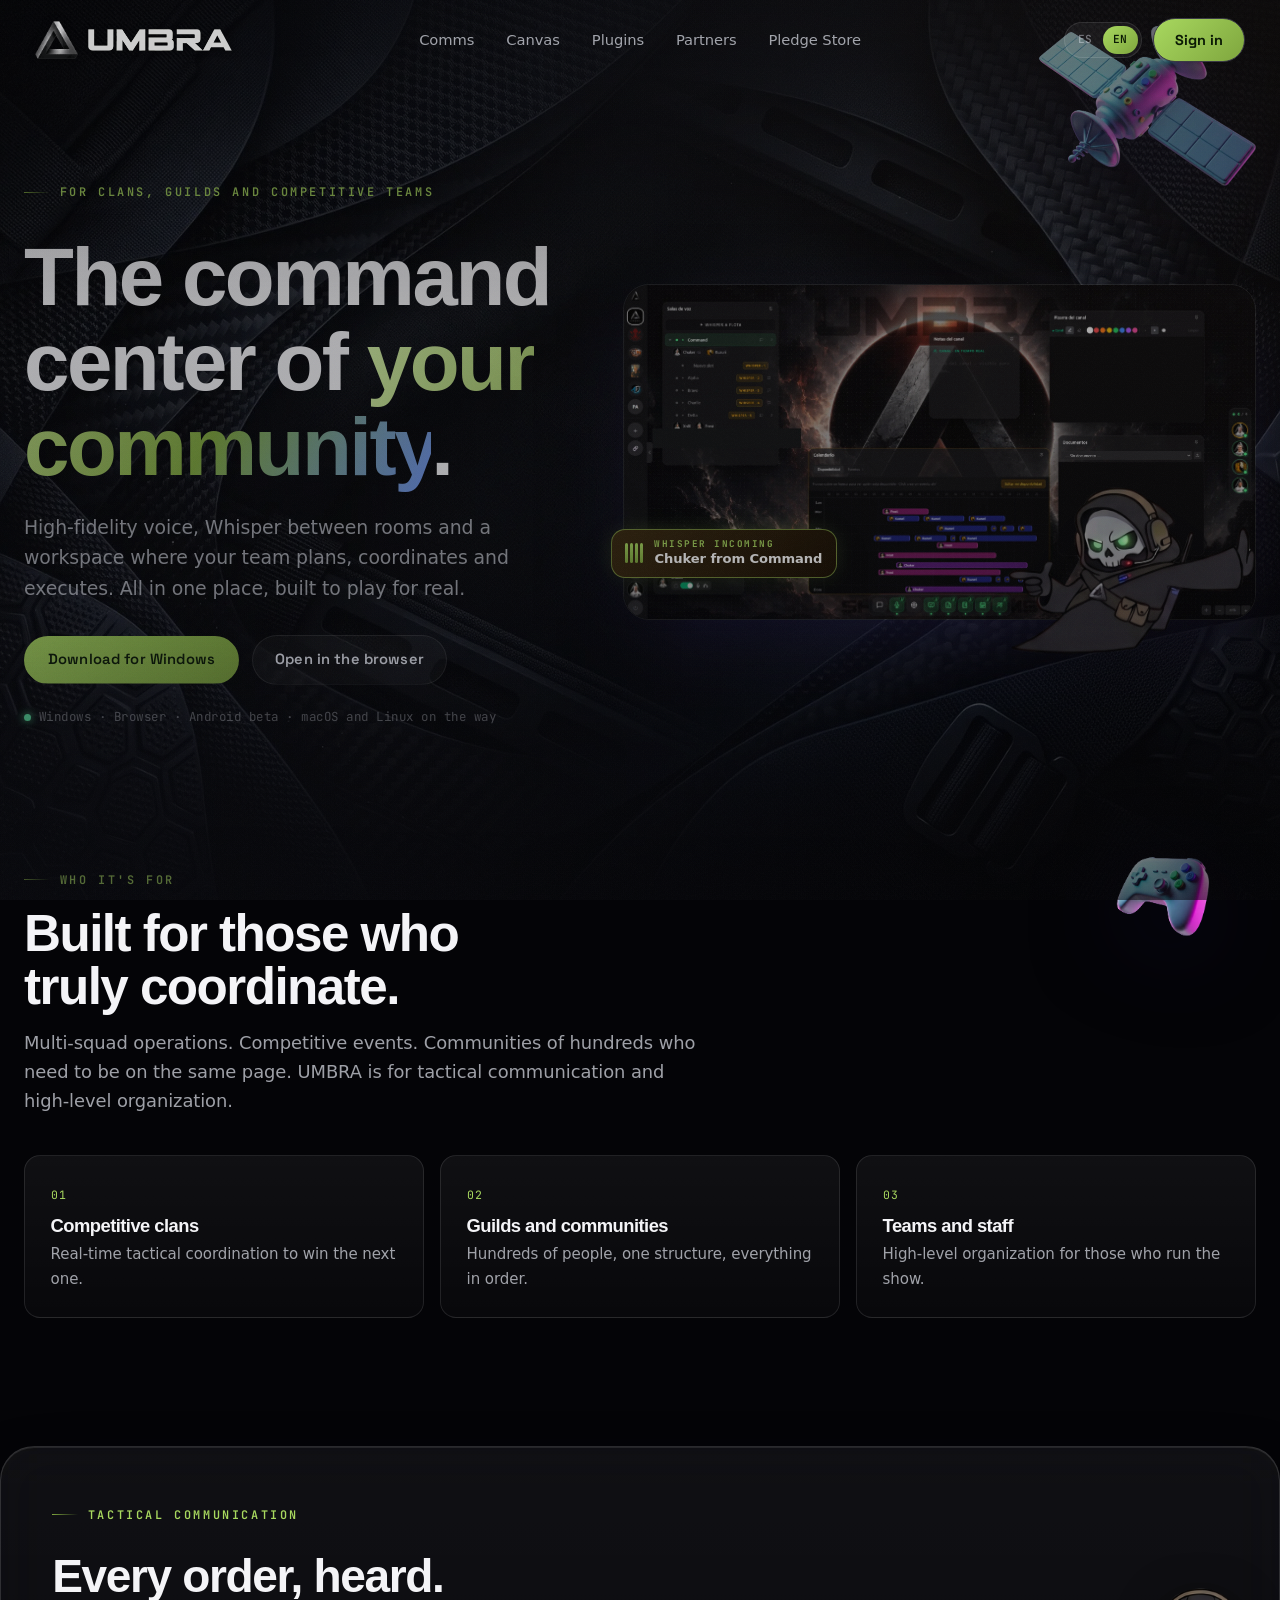
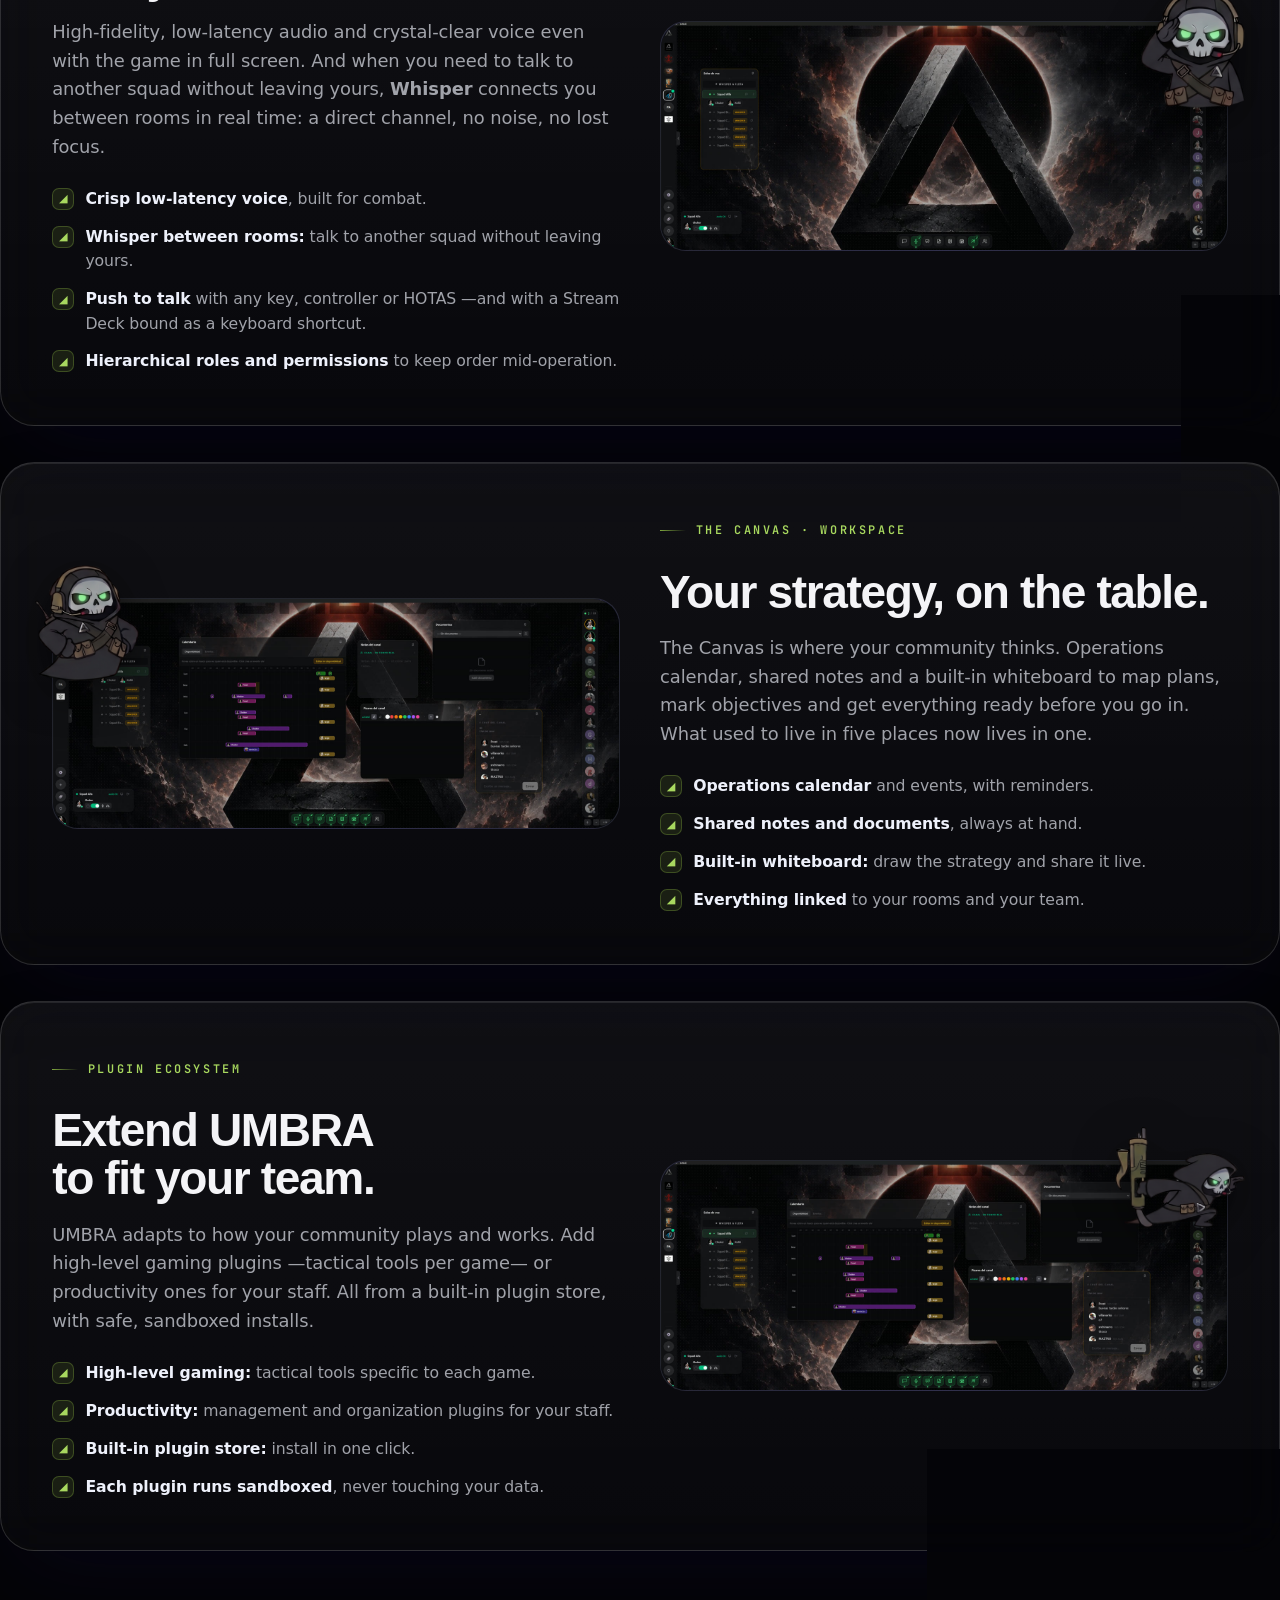
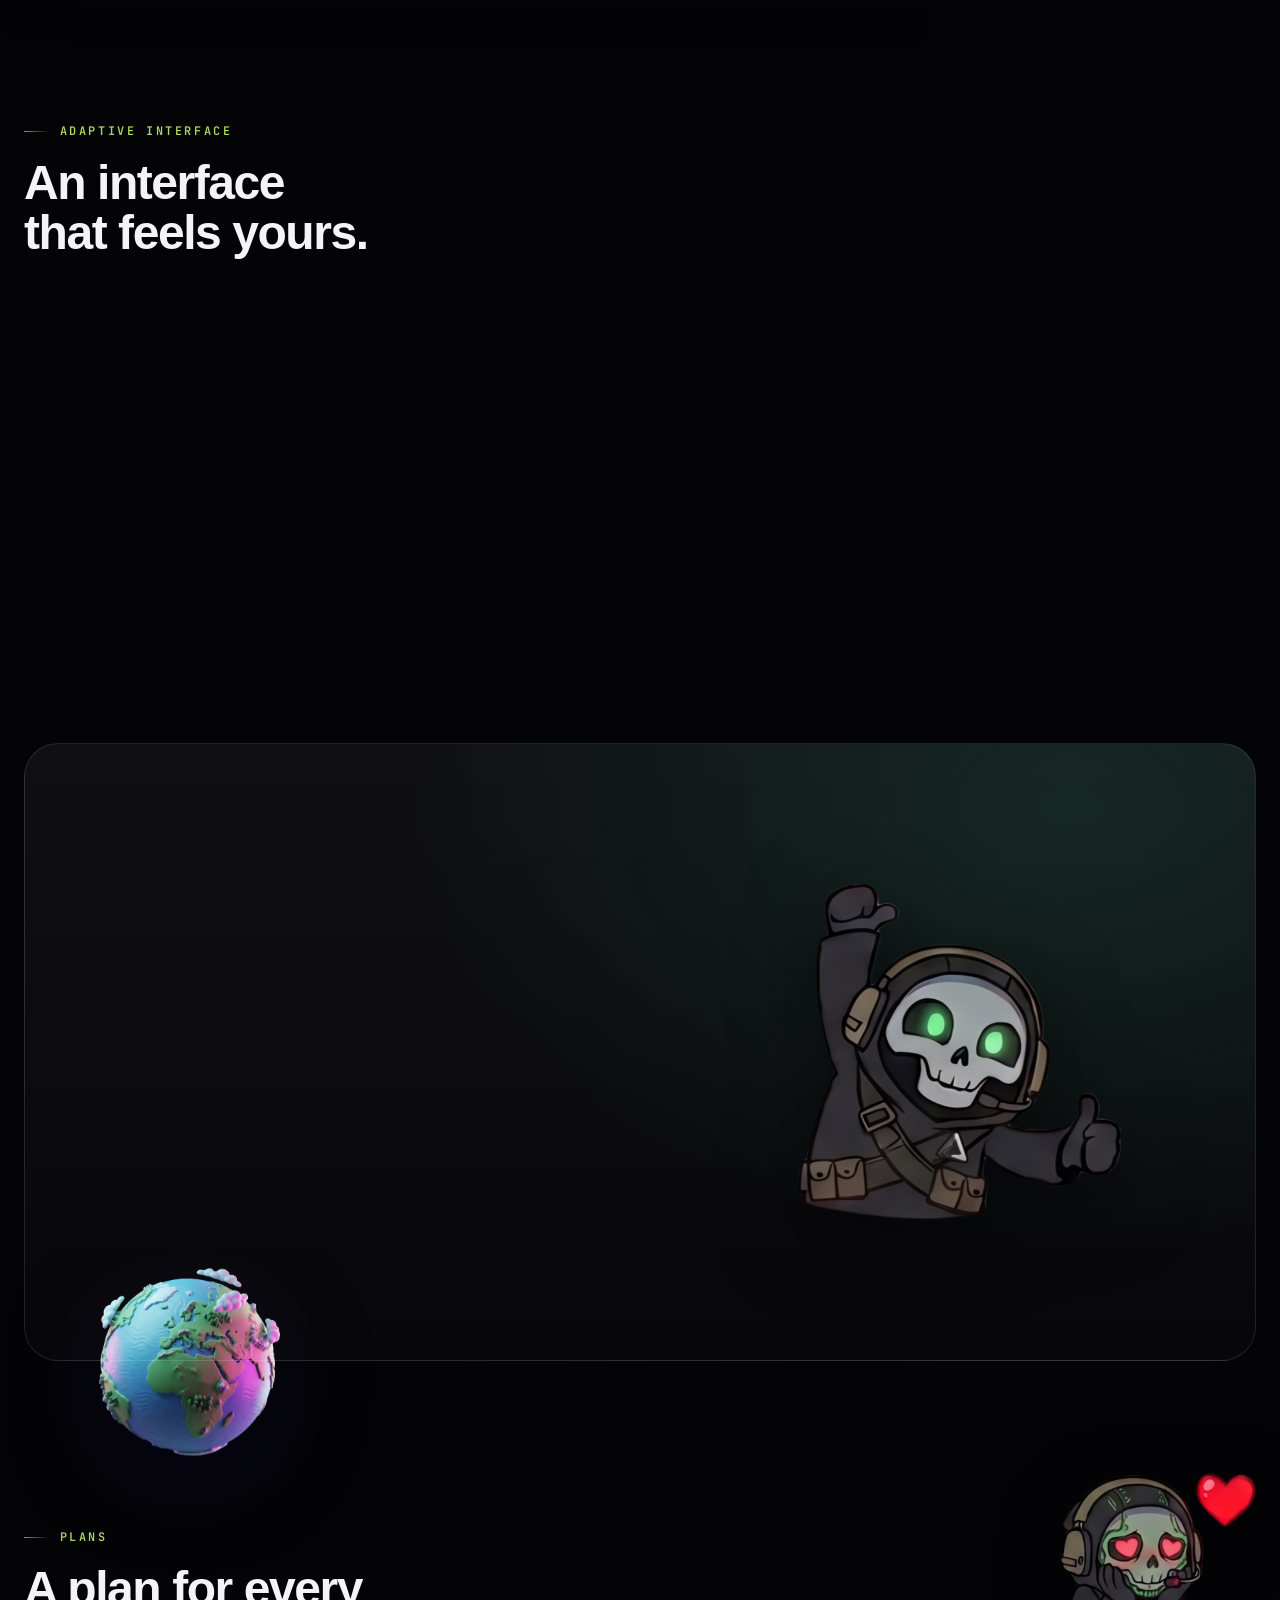
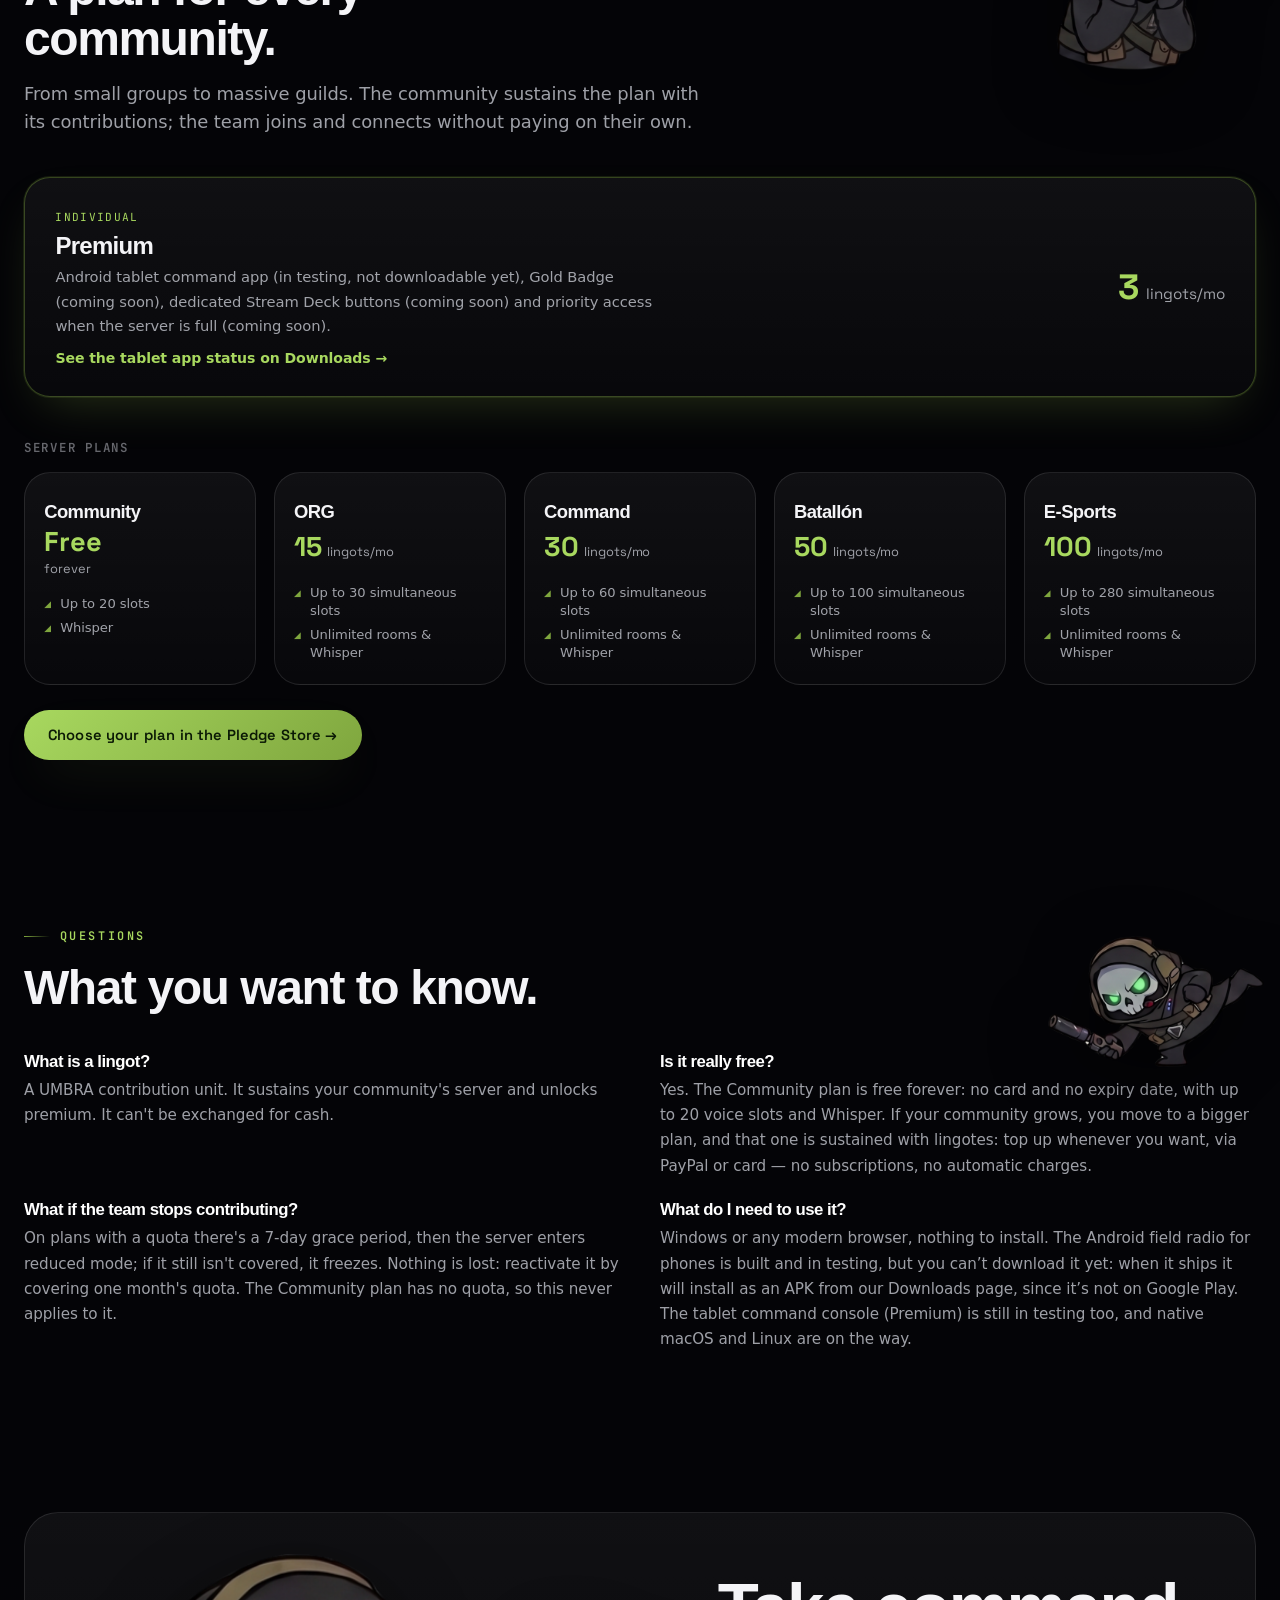
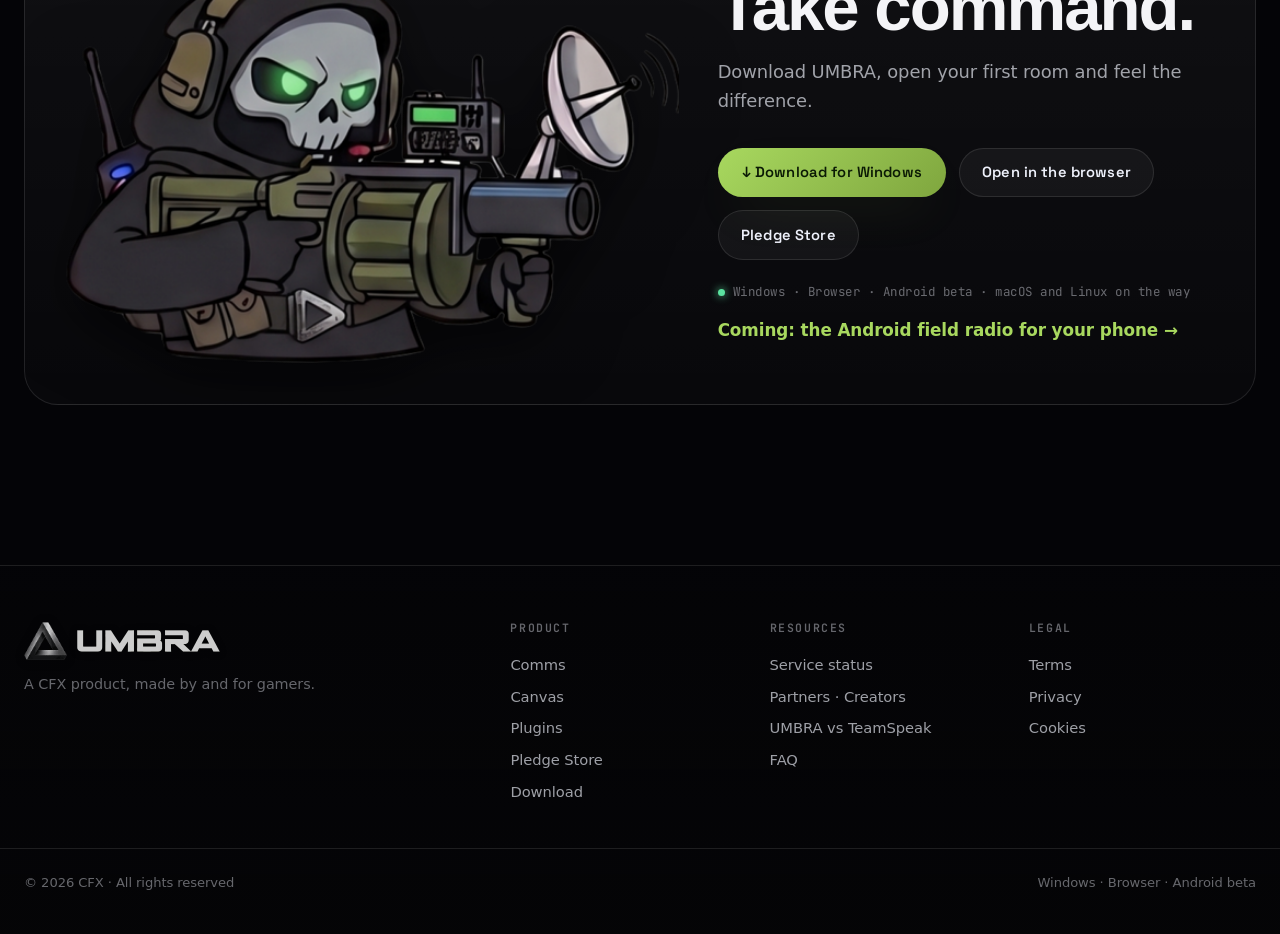
==== commit d7bd8cc7: "feat(planes): Community gratis para siempre, 20 slots y whisper El plan Community deja de costar 5 l" ====
--- a/index.html
+++ b/index.html
@@ -4,7 +4,7 @@
   <meta charset="utf-8" />
   <meta name="viewport" content="width=device-width, initial-scale=1" />
   <title>UMBRA · Chat de voz y centro de mando para tu comunidad</title>
-  <meta name="description" content="Chat de voz para clanes, gremios y orgs: Whisper entre salas, PTT con HOTAS o mando y un servidor que sostiene toda la comunidad. Gratis 15 días." />
+  <meta name="description" content="Chat de voz para clanes, gremios y orgs: Whisper entre salas, PTT con HOTAS o mando y un servidor que sostiene toda la comunidad. Plan Community gratis para siempre." />
   <meta property="og:title" content="UMBRA · Chat de voz y centro de mando para tu comunidad" />
   <meta property="og:description" content="Whisper entre salas, PTT con HOTAS y un servidor que sostiene toda la comunidad. Hecho por y para gamers." />
   <meta property="og:image" content="https://umbra.cfx-software.com/assets/og-image.jpg" />
@@ -403,6 +403,8 @@
     .plans-server .plan h3{font-size:1.15rem;margin:.4rem 0 .2rem}
     .plan-price{font-family:'Space Grotesk',sans-serif;margin:.1rem 0 1rem;color:var(--text-soft);font-size:.8rem}
     .plan-price b{font-size:1.7rem;color:var(--gold-hi);font-weight:800;margin-right:.15rem}
+    .plan-price.free b{display:block;margin:0;line-height:1.2}
+    .plan-price.free span{white-space:nowrap}
     .plan-feats{display:flex;flex-direction:column;gap:.4rem}
     .plan-feats li{color:var(--text-soft);font-size:.82rem;padding-left:1rem;position:relative;line-height:1.35}
     .plan-feats li::before{content:'\25E2';position:absolute;left:0;color:var(--gold);font-size:.55rem;top:.25rem}
@@ -490,7 +492,7 @@
           "@type": "Offer",
           "price": "0",
           "priceCurrency": "USD",
-          "description": "Prueba gratuita de 15 días sin tarjeta. Después, el servidor se sostiene con lingotes de aporte de toda la comunidad, sin suscripción por usuario."
+          "description": "Plan Community gratis para siempre, sin tarjeta: hasta 20 slots de voz y Whisper. Los planes más grandes se sostienen con lingotes de aporte de toda la comunidad, sin suscripción por usuario."
         },
         "publisher": { "@id": "https://umbra.cfx-software.com/#org" }
       },
@@ -504,13 +506,13 @@
           },
           {
             "@type": "Question",
-            "name": "¿La prueba pide tarjeta?",
-            "acceptedAnswer": { "@type": "Answer", "text": "No. Empiezas gratis, sin tarjeta. Al día 15 termina la prueba y el servidor pasa a sostenerse con lingotes: los recargas cuando quieras, con PayPal o tarjeta, sin suscripciones ni cobros automáticos." }
+            "name": "¿Es gratis de verdad?",
+            "acceptedAnswer": { "@type": "Answer", "text": "Sí. El plan Community es gratis para siempre: sin tarjeta y sin fecha de vencimiento, con hasta 20 slots de voz y Whisper. Si tu comunidad crece, pasas a un plan más grande y ese se sostiene con lingotes: los recargas cuando quieras, con PayPal o tarjeta, sin suscripciones ni cobros automáticos." }
           },
           {
             "@type": "Question",
             "name": "¿Y si el equipo deja de aportar?",
-            "acceptedAnswer": { "@type": "Answer", "text": "Hay 7 días de gracia y después el servidor pasa a modo reducido; si sigue sin cubrirse, se congela. No se pierde nada: se reactiva cubriendo un mes de cuota." }
+            "acceptedAnswer": { "@type": "Answer", "text": "En los planes con cuota hay 7 días de gracia y después el servidor pasa a modo reducido; si sigue sin cubrirse, se congela. No se pierde nada: se reactiva cubriendo un mes de cuota. El plan Community no tiene cuota, así que no le pasa." }
           },
           {
             "@type": "Question",
@@ -776,12 +778,11 @@
         <h3 class="plans-sub" data-reveal data-i18n="pn.server">Planes de servidor</h3>
         <div class="plans plans-server">
           <div class="plan" data-reveal>
-            <span class="tag" data-i18n="pn.s1.tag">15 días gratis</span>
             <h3>Community</h3>
-            <div class="plan-price"><b>5</b> <span data-i18n="pn.permonth">lingotes/mes</span></div>
+            <div class="plan-price free"><b data-i18n="pn.s1.price">Gratis</b> <span data-i18n="pn.s1.per">para siempre</span></div>
             <ul class="plan-feats">
-              <li data-i18n="pn.s1.f1">Hasta 8 slots</li>
-              <li data-i18n="pn.s1.f2">Whisper entre command y 1 sala</li>
+              <li data-i18n="pn.s1.f1">Hasta 20 slots</li>
+              <li data-i18n="pn.s1.f2">Whisper</li>
             </ul>
           </div>
           <div class="plan" data-reveal style="--d:60ms">
@@ -831,8 +832,8 @@
         <h2 data-reveal style="font-size:clamp(2rem,4.2vw,3rem)" data-i18n="faq.title">Lo que quieres saber.</h2>
         <div class="faq-grid">
           <div class="qa" data-reveal><h3 data-i18n="faq.q1">¿Qué es un lingote?</h3><p data-i18n="faq.a1">Una unidad de aporte de UMBRA. Sirve para sostener el servidor de tu comunidad y desbloquear lo premium. No se cambia por dinero.</p></div>
-          <div class="qa" data-reveal style="--d:80ms"><h3 data-i18n="faq.q2">¿La prueba pide tarjeta?</h3><p data-i18n="faq.a2">No. Empiezas gratis, sin tarjeta. Al día 15 termina la prueba y el servidor pasa a sostenerse con lingotes: los recargas cuando quieras, con PayPal o tarjeta, sin suscripciones ni cobros automáticos.</p></div>
-          <div class="qa" data-reveal><h3 data-i18n="faq.q3">¿Y si el equipo deja de aportar?</h3><p data-i18n="faq.a3">Hay 7 días de gracia y después el servidor pasa a modo reducido; si sigue sin cubrirse, se congela. No se pierde nada: se reactiva cubriendo un mes de cuota.</p></div>
+          <div class="qa" data-reveal style="--d:80ms"><h3 data-i18n="faq.q2">¿Es gratis de verdad?</h3><p data-i18n="faq.a2">Sí. El plan Community es gratis para siempre: sin tarjeta y sin fecha de vencimiento, con hasta 20 slots de voz y Whisper. Si tu comunidad crece, pasas a un plan más grande y ese se sostiene con lingotes: los recargas cuando quieras, con PayPal o tarjeta, sin suscripciones ni cobros automáticos.</p></div>
+          <div class="qa" data-reveal><h3 data-i18n="faq.q3">¿Y si el equipo deja de aportar?</h3><p data-i18n="faq.a3">En los planes con cuota hay 7 días de gracia y después el servidor pasa a modo reducido; si sigue sin cubrirse, se congela. No se pierde nada: se reactiva cubriendo un mes de cuota. El plan Community no tiene cuota, así que no le pasa.</p></div>
           <div class="qa" data-reveal style="--d:80ms"><h3 data-i18n="faq.q4">¿Qué necesito para usarlo?</h3><p data-i18n="faq.a4">Windows o cualquier navegador moderno, sin instalar nada. La radio de campo de Android para el móvil está construida y en pruebas, pero todavía no se puede descargar: cuando salga se instalará como APK desde nuestra página de Descargas, porque no está en Google Play. El mando táctico para tablet (Premium) también sigue en pruebas, y macOS y Linux nativos van en camino.</p></div>
         </div>
       </div>
@@ -896,7 +897,7 @@
     </div>
   </footer>
 
-  <script src="js/i18n-v2.js?v=20260702b" defer></script>
+  <script src="js/i18n-v2.js?v=20261118b" defer></script>
   <script>
     (function(){
       'use strict';
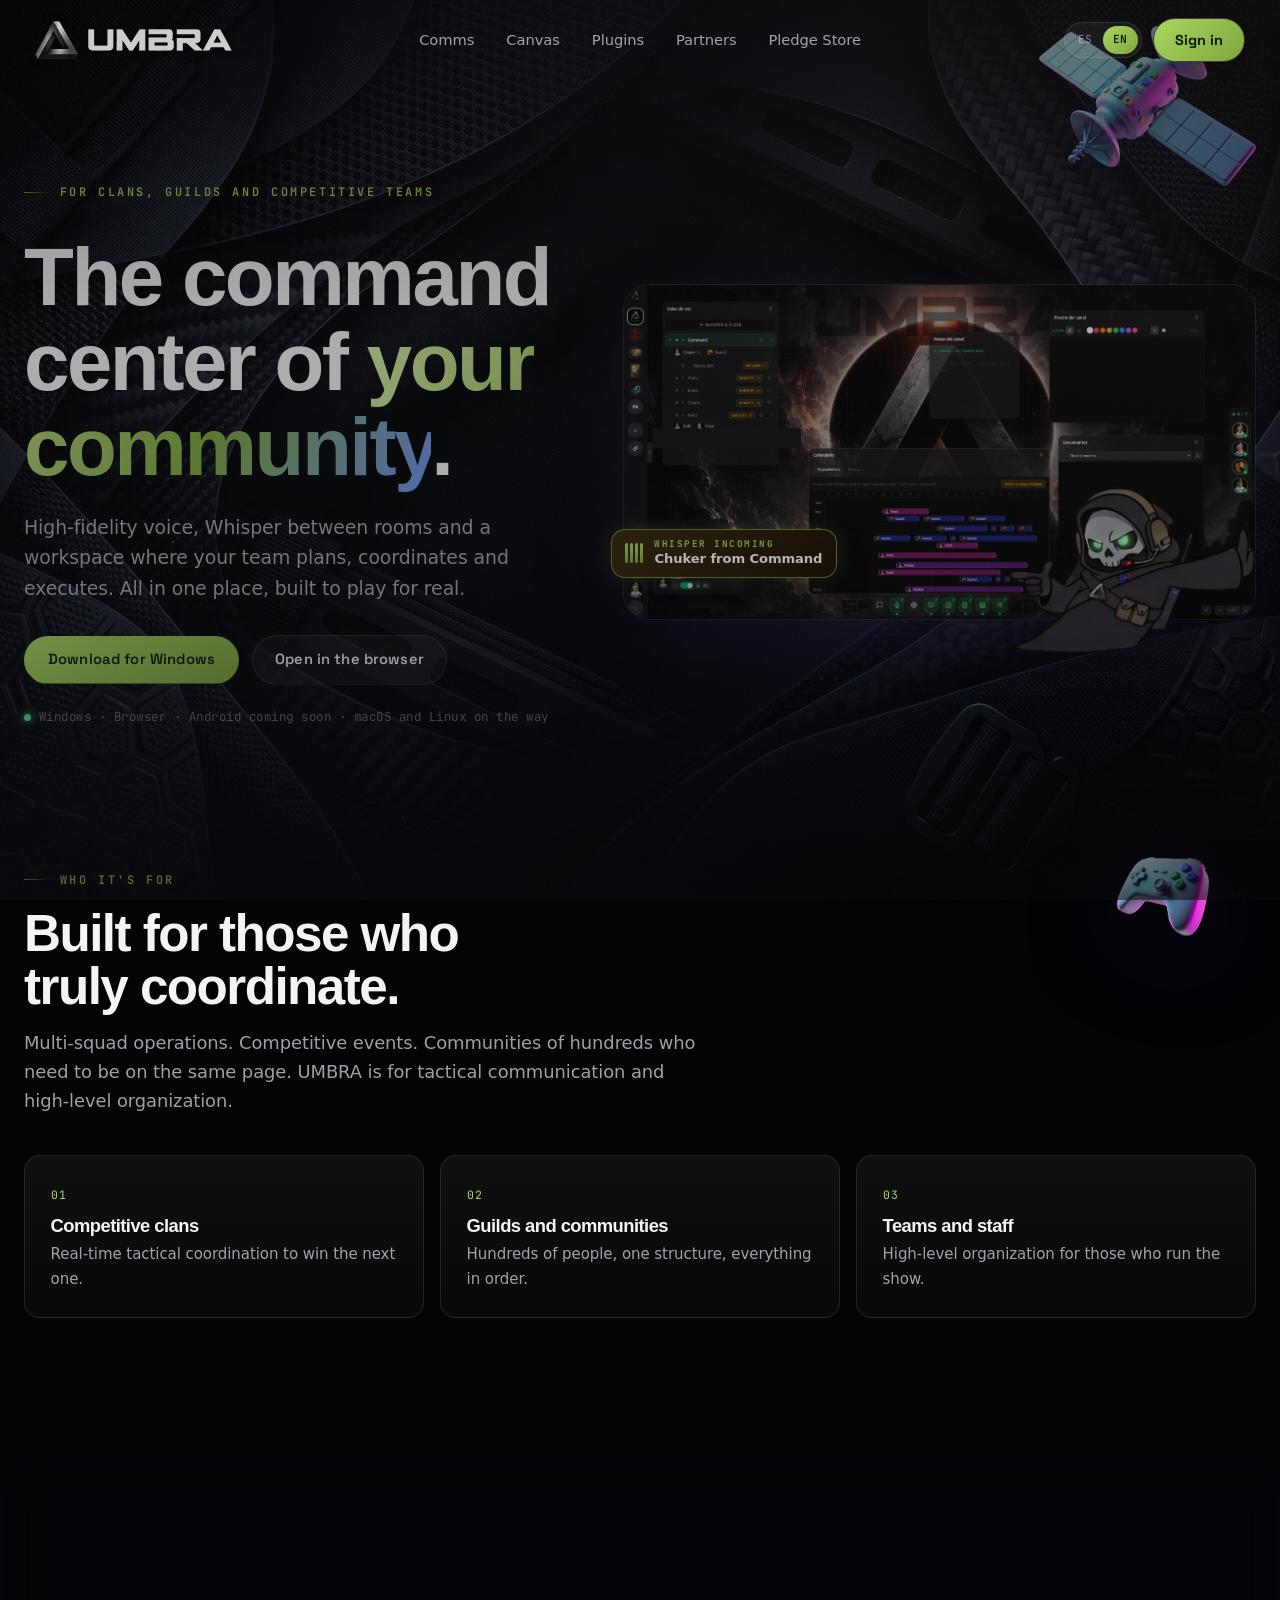
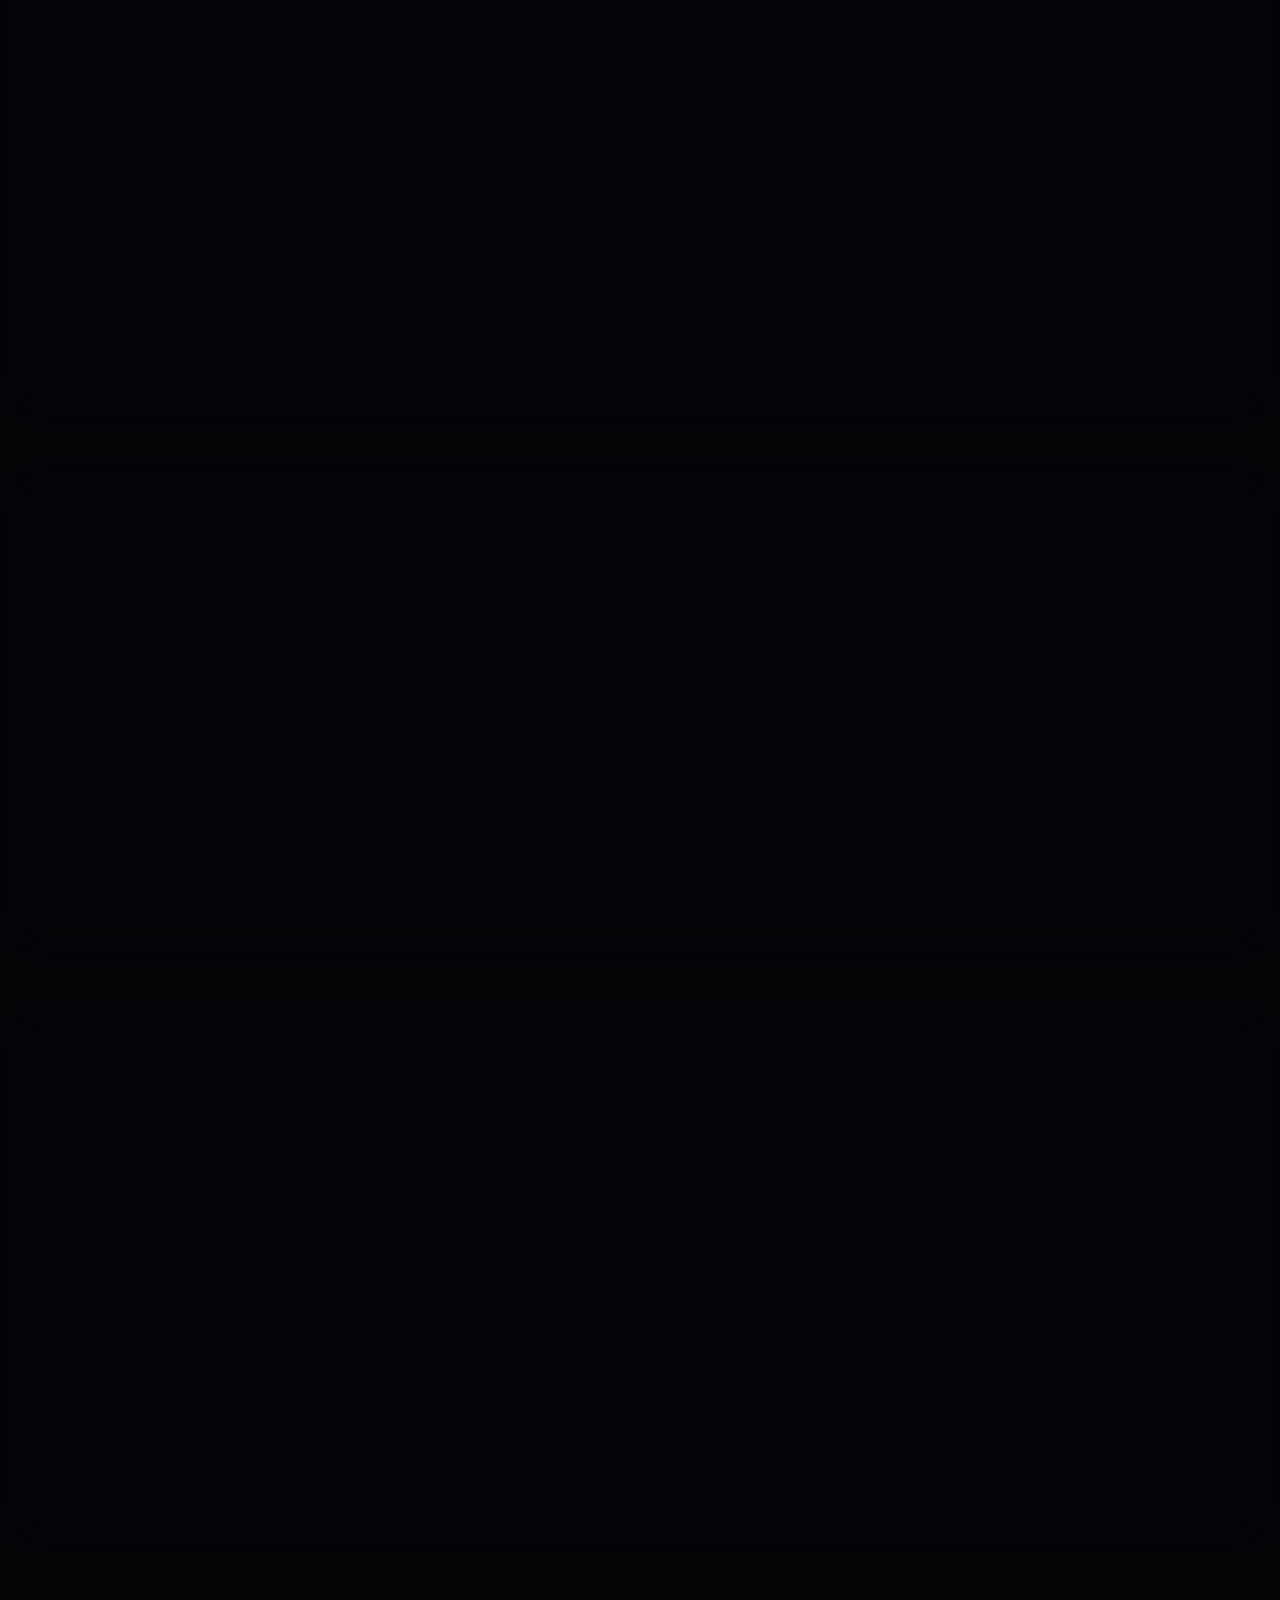
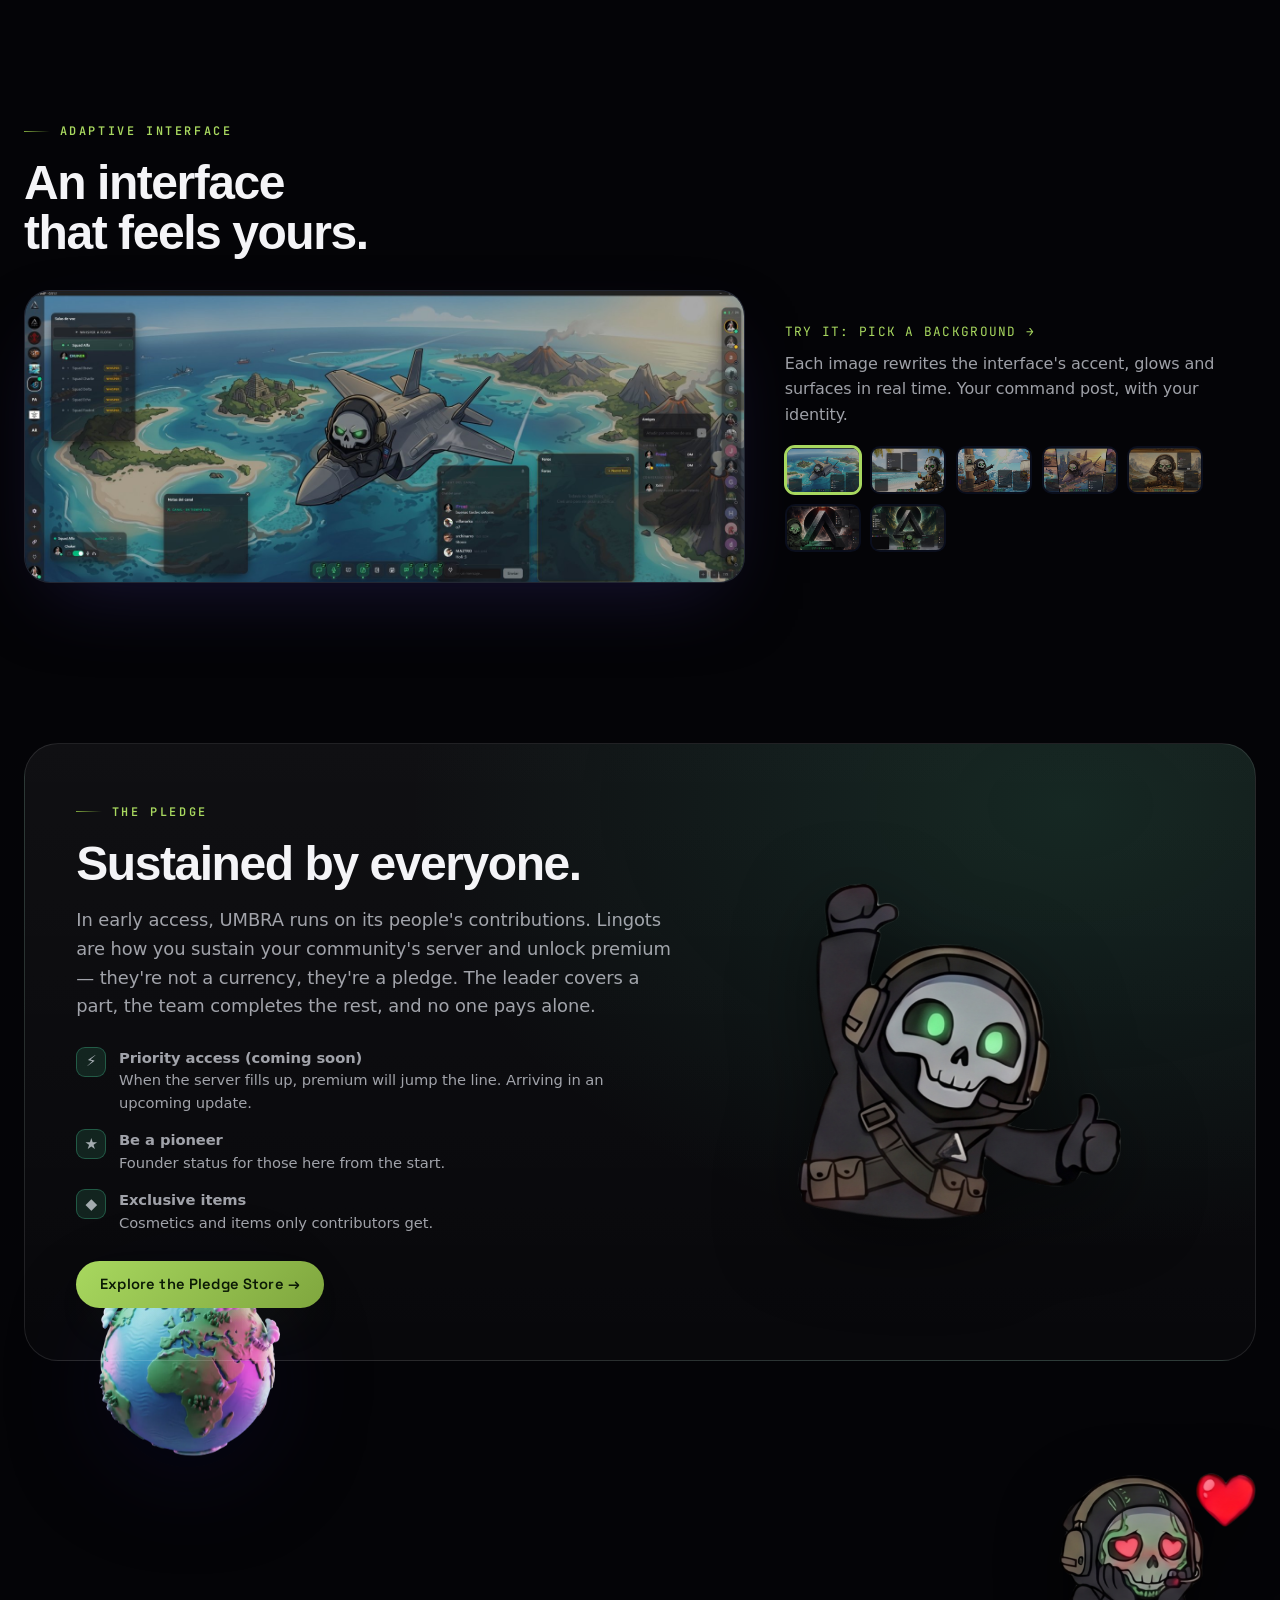
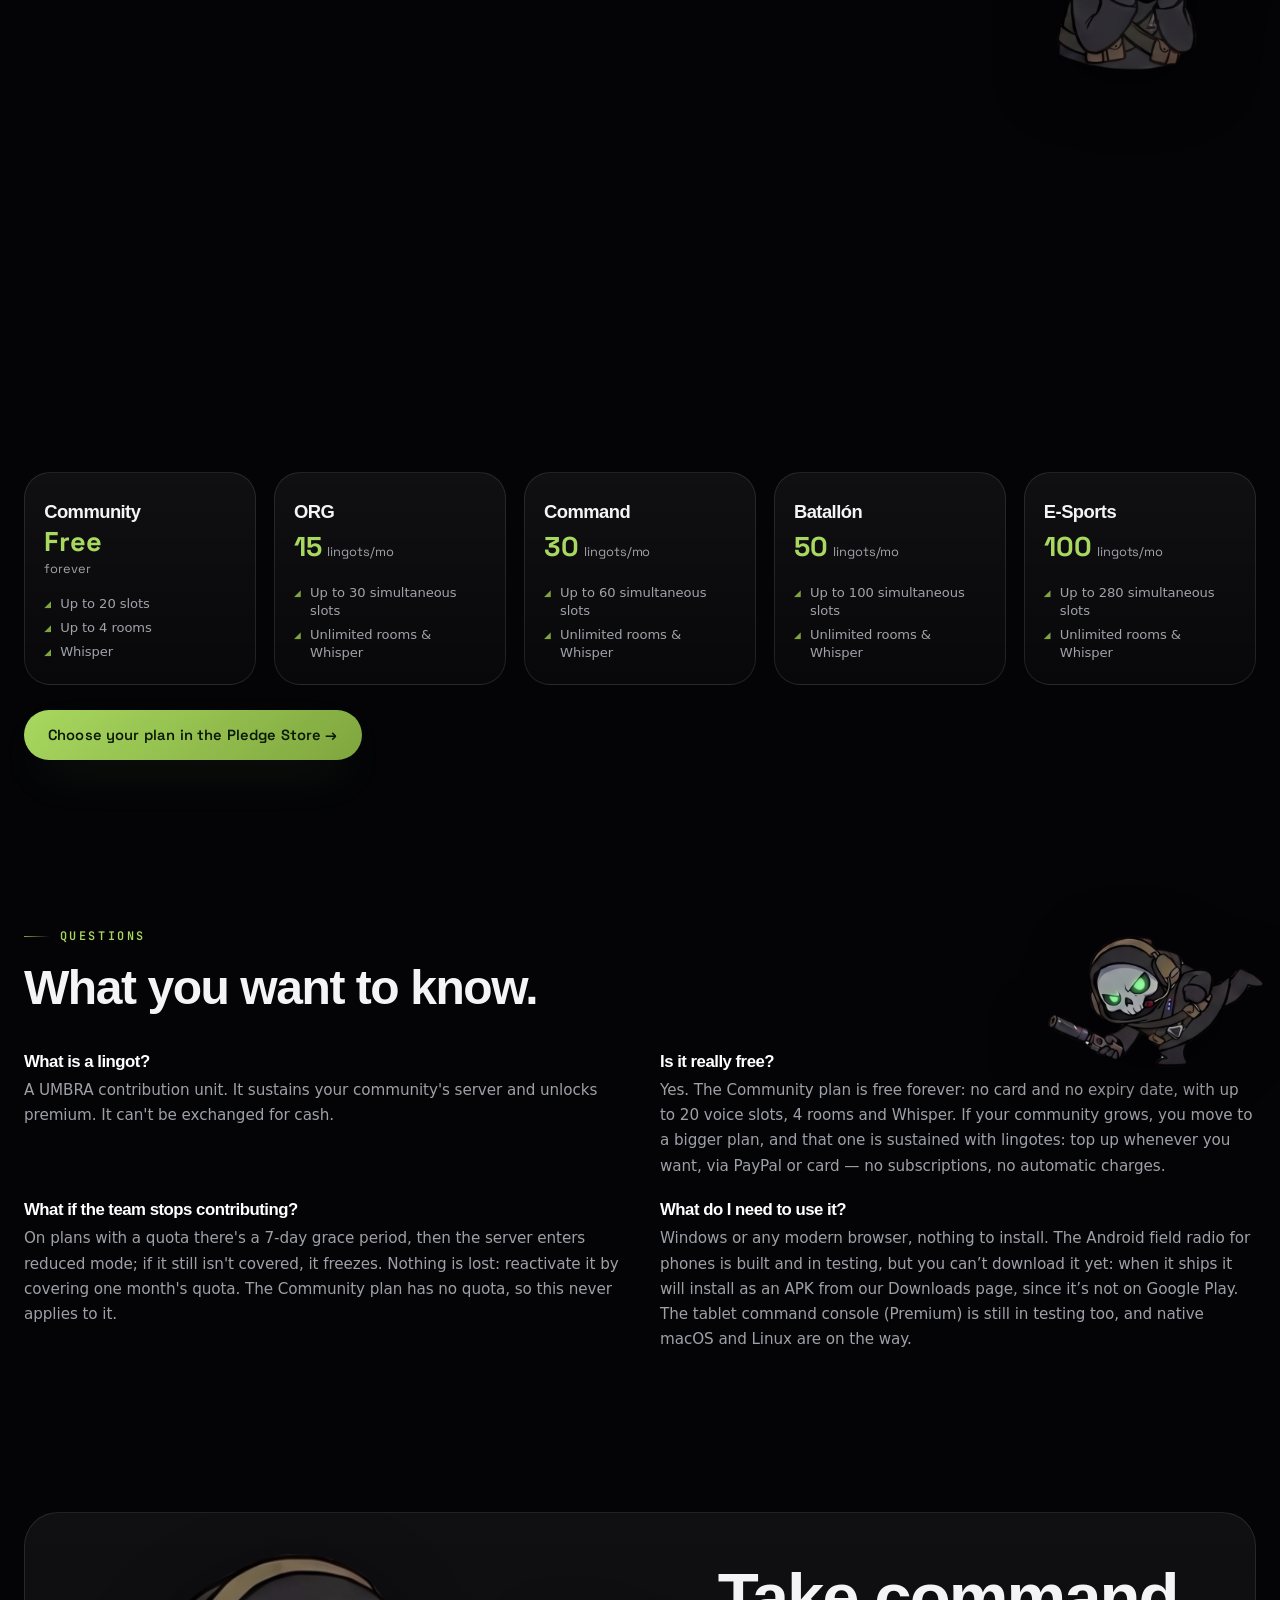
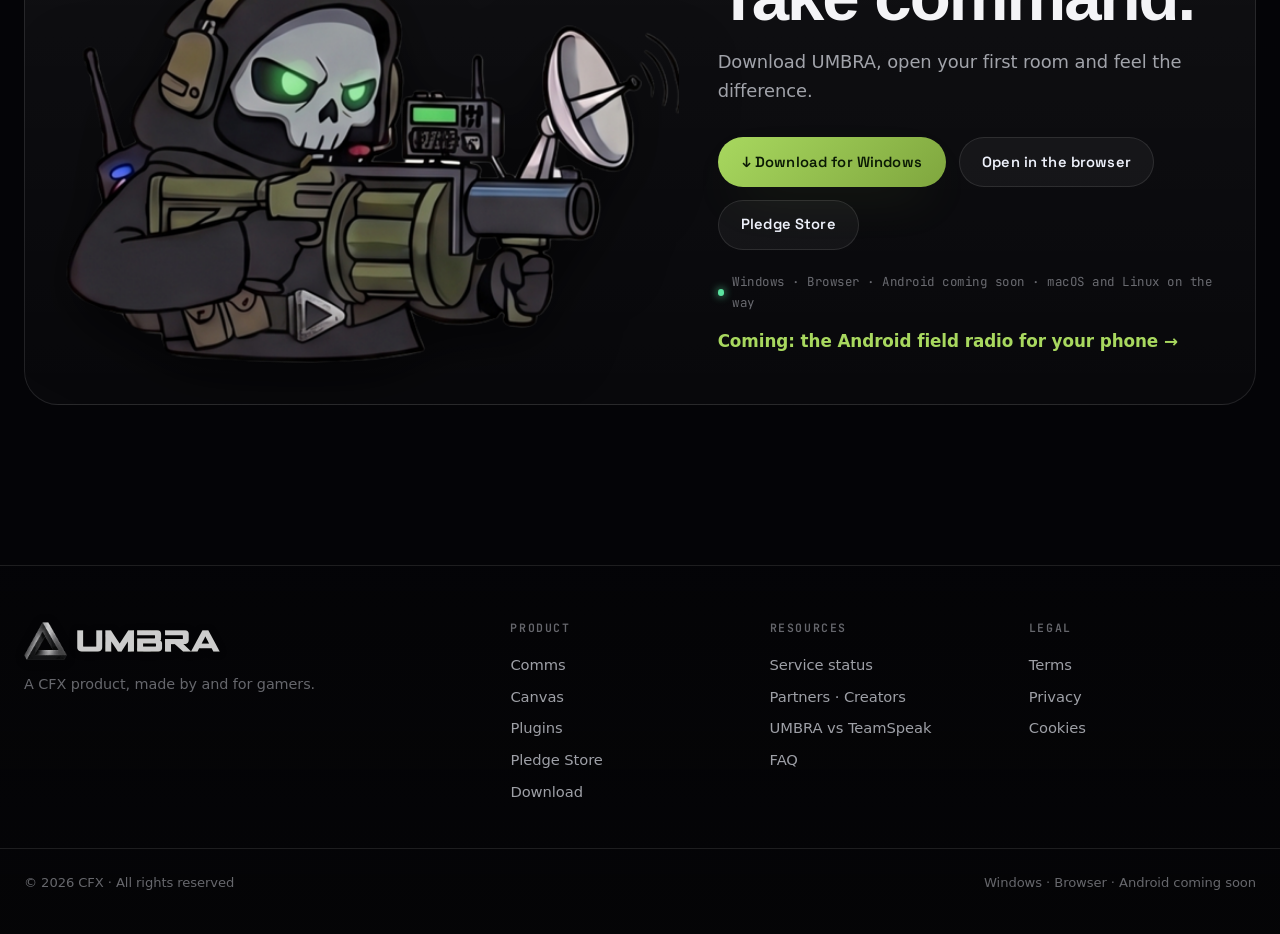
==== commit 0bccf3f1: "fix(web): legales al día con v0.84.4, límites reales de Community y descargas sin promesas Las págin" ====
--- a/index.html
+++ b/index.html
@@ -492,7 +492,7 @@
           "@type": "Offer",
           "price": "0",
           "priceCurrency": "USD",
-          "description": "Plan Community gratis para siempre, sin tarjeta: hasta 20 slots de voz y Whisper. Los planes más grandes se sostienen con lingotes de aporte de toda la comunidad, sin suscripción por usuario."
+          "description": "Plan Community gratis para siempre, sin tarjeta: hasta 20 slots de voz, 4 salas y Whisper. Los planes más grandes se sostienen con lingotes de aporte de toda la comunidad, sin suscripción por usuario."
         },
         "publisher": { "@id": "https://umbra.cfx-software.com/#org" }
       },
@@ -507,7 +507,7 @@
           {
             "@type": "Question",
             "name": "¿Es gratis de verdad?",
-            "acceptedAnswer": { "@type": "Answer", "text": "Sí. El plan Community es gratis para siempre: sin tarjeta y sin fecha de vencimiento, con hasta 20 slots de voz y Whisper. Si tu comunidad crece, pasas a un plan más grande y ese se sostiene con lingotes: los recargas cuando quieras, con PayPal o tarjeta, sin suscripciones ni cobros automáticos." }
+            "acceptedAnswer": { "@type": "Answer", "text": "Sí. El plan Community es gratis para siempre: sin tarjeta y sin fecha de vencimiento, con hasta 20 slots de voz, 4 salas y Whisper. Si tu comunidad crece, pasas a un plan más grande y ese se sostiene con lingotes: los recargas cuando quieras, con PayPal o tarjeta, sin suscripciones ni cobros automáticos." }
           },
           {
             "@type": "Question",
@@ -609,7 +609,7 @@
             <a class="btn btn-gold" href="https://umbra-api.cfx-software.com/downloads/Umbra-Setup.exe" download data-i18n="h.cta1">Descargar para Windows</a>
             <a class="btn btn-ghost" href="https://umbra.mobile/" target="_blank" rel="noopener" data-i18n="h.cta2">Abrir en el navegador</a>
           </div>
-          <p class="hero-plat"><span class="dot"></span><span data-i18n="h.plat">Windows · Navegador · Android en beta · macOS y Linux en camino</span></p>
+          <p class="hero-plat"><span class="dot"></span><span data-i18n="h.plat">Windows · Navegador · Android en camino · macOS y Linux en camino</span></p>
         </div>
         <div class="hero-visual" data-reveal style="--d:120ms">
           <div class="hero-shot" data-speed="-0.015">
@@ -782,6 +782,7 @@
             <div class="plan-price free"><b data-i18n="pn.s1.price">Gratis</b> <span data-i18n="pn.s1.per">para siempre</span></div>
             <ul class="plan-feats">
               <li data-i18n="pn.s1.f1">Hasta 20 slots</li>
+              <li data-i18n="pn.s1.f3">Hasta 4 salas</li>
               <li data-i18n="pn.s1.f2">Whisper</li>
             </ul>
           </div>
@@ -832,7 +833,7 @@
         <h2 data-reveal style="font-size:clamp(2rem,4.2vw,3rem)" data-i18n="faq.title">Lo que quieres saber.</h2>
         <div class="faq-grid">
           <div class="qa" data-reveal><h3 data-i18n="faq.q1">¿Qué es un lingote?</h3><p data-i18n="faq.a1">Una unidad de aporte de UMBRA. Sirve para sostener el servidor de tu comunidad y desbloquear lo premium. No se cambia por dinero.</p></div>
-          <div class="qa" data-reveal style="--d:80ms"><h3 data-i18n="faq.q2">¿Es gratis de verdad?</h3><p data-i18n="faq.a2">Sí. El plan Community es gratis para siempre: sin tarjeta y sin fecha de vencimiento, con hasta 20 slots de voz y Whisper. Si tu comunidad crece, pasas a un plan más grande y ese se sostiene con lingotes: los recargas cuando quieras, con PayPal o tarjeta, sin suscripciones ni cobros automáticos.</p></div>
+          <div class="qa" data-reveal style="--d:80ms"><h3 data-i18n="faq.q2">¿Es gratis de verdad?</h3><p data-i18n="faq.a2">Sí. El plan Community es gratis para siempre: sin tarjeta y sin fecha de vencimiento, con hasta 20 slots de voz, 4 salas y Whisper. Si tu comunidad crece, pasas a un plan más grande y ese se sostiene con lingotes: los recargas cuando quieras, con PayPal o tarjeta, sin suscripciones ni cobros automáticos.</p></div>
           <div class="qa" data-reveal><h3 data-i18n="faq.q3">¿Y si el equipo deja de aportar?</h3><p data-i18n="faq.a3">En los planes con cuota hay 7 días de gracia y después el servidor pasa a modo reducido; si sigue sin cubrirse, se congela. No se pierde nada: se reactiva cubriendo un mes de cuota. El plan Community no tiene cuota, así que no le pasa.</p></div>
           <div class="qa" data-reveal style="--d:80ms"><h3 data-i18n="faq.q4">¿Qué necesito para usarlo?</h3><p data-i18n="faq.a4">Windows o cualquier navegador moderno, sin instalar nada. La radio de campo de Android para el móvil está construida y en pruebas, pero todavía no se puede descargar: cuando salga se instalará como APK desde nuestra página de Descargas, porque no está en Google Play. El mando táctico para tablet (Premium) también sigue en pruebas, y macOS y Linux nativos van en camino.</p></div>
         </div>
@@ -854,7 +855,7 @@
               <a class="btn btn-ghost" href="https://umbra.mobile/" target="_blank" rel="noopener" data-i18n="cf.web">Abrir en el navegador</a>
               <a class="btn btn-ghost" href="/tienda" data-i18n="cf.store">Pledge Store</a>
             </div>
-            <p class="hero-plat" style="margin-top:1.4rem"><span class="dot"></span><span data-i18n="cf.plat">Windows · Navegador · Android en beta · macOS y Linux en camino</span></p>
+            <p class="hero-plat" style="margin-top:1.4rem"><span class="dot"></span><span data-i18n="cf.plat">Windows · Navegador · Android en camino · macOS y Linux en camino</span></p>
             <p style="margin-top:.9rem"><a href="/descargas" style="color:var(--gold-hi);font-weight:600" data-i18n="cf.android">En camino: la radio de campo de Android para el móvil →</a></p>
           </div>
         </div>
@@ -893,11 +894,11 @@
     </div>
     <div class="wrap foot-bottom">
       <span data-i18n="ft.copy">© 2026 CFX · Todos los derechos reservados</span>
-      <span data-i18n="ft.platforms">Windows · Navegador · Android en beta</span>
+      <span data-i18n="ft.platforms">Windows · Navegador · Android en camino</span>
     </div>
   </footer>
 
-  <script src="js/i18n-v2.js?v=20261118b" defer></script>
+  <script src="js/i18n-v2.js?v=20261119a" defer></script>
   <script>
     (function(){
       'use strict';
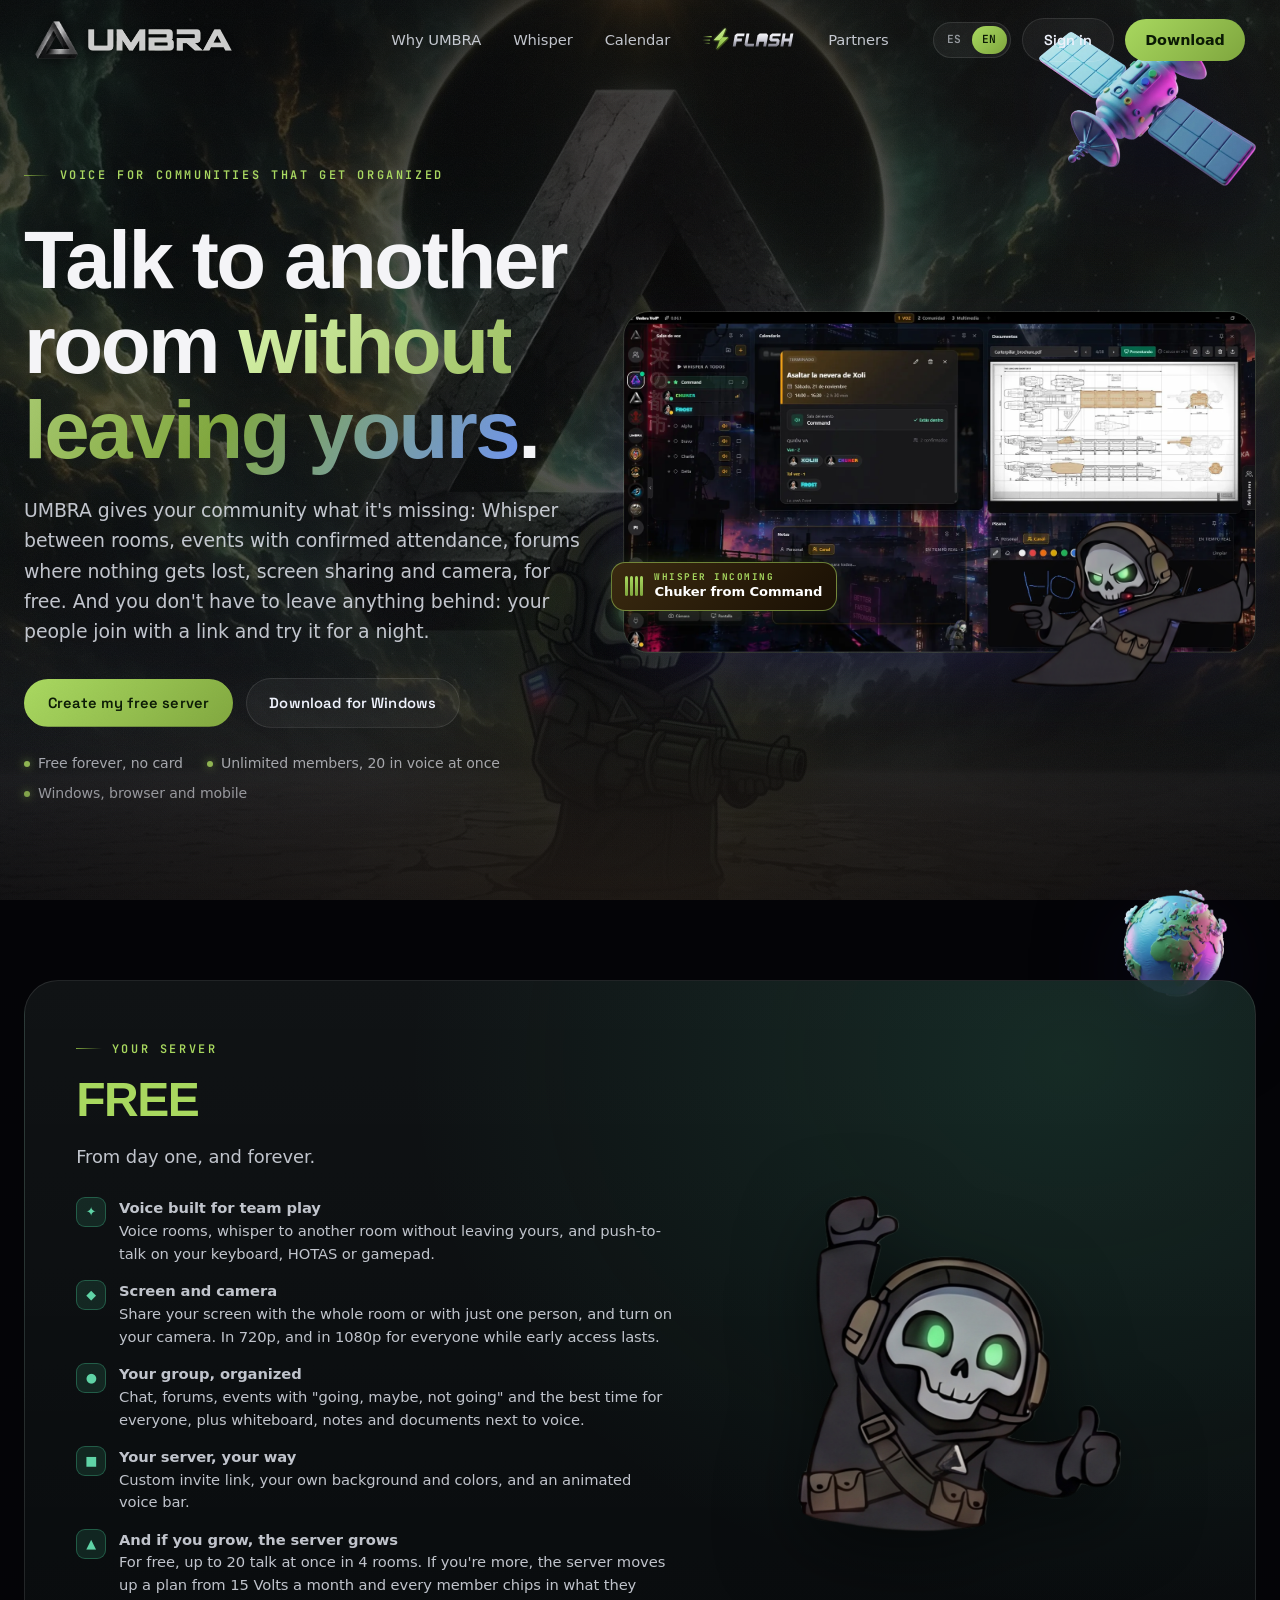
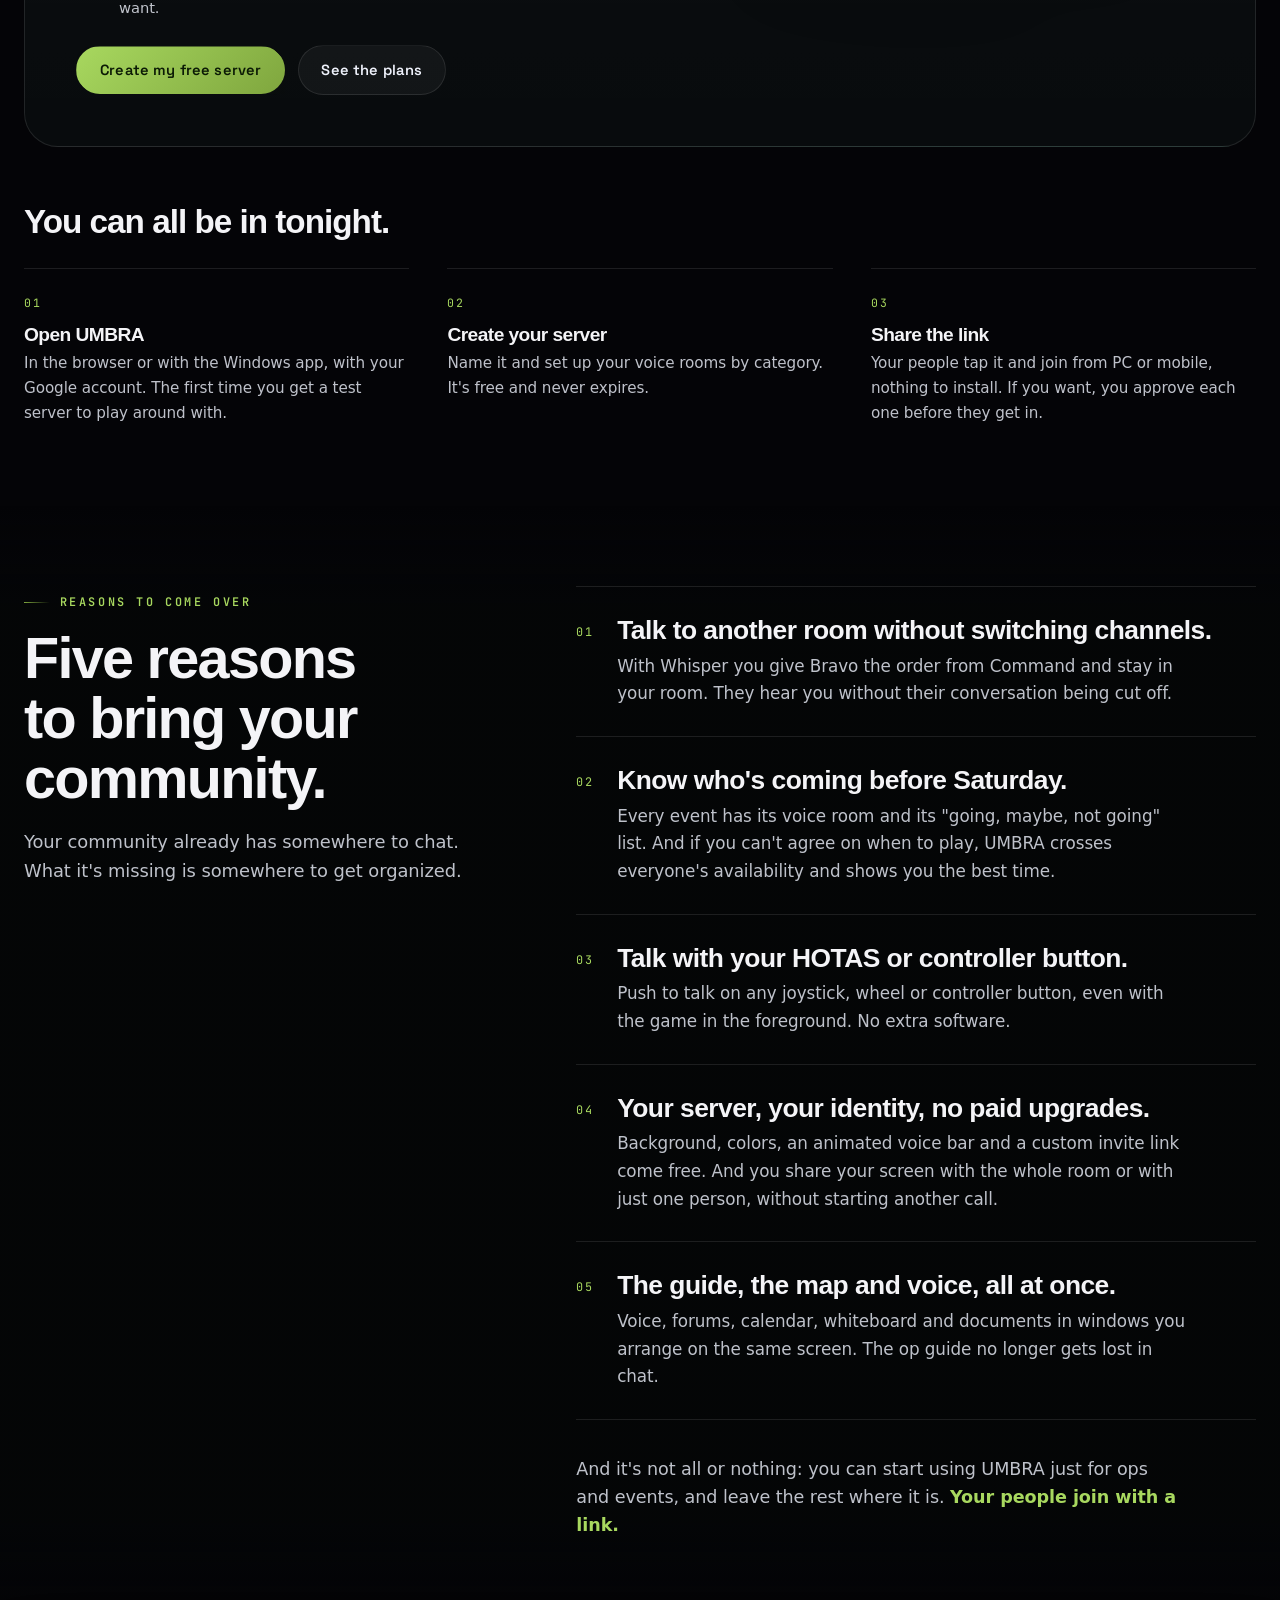
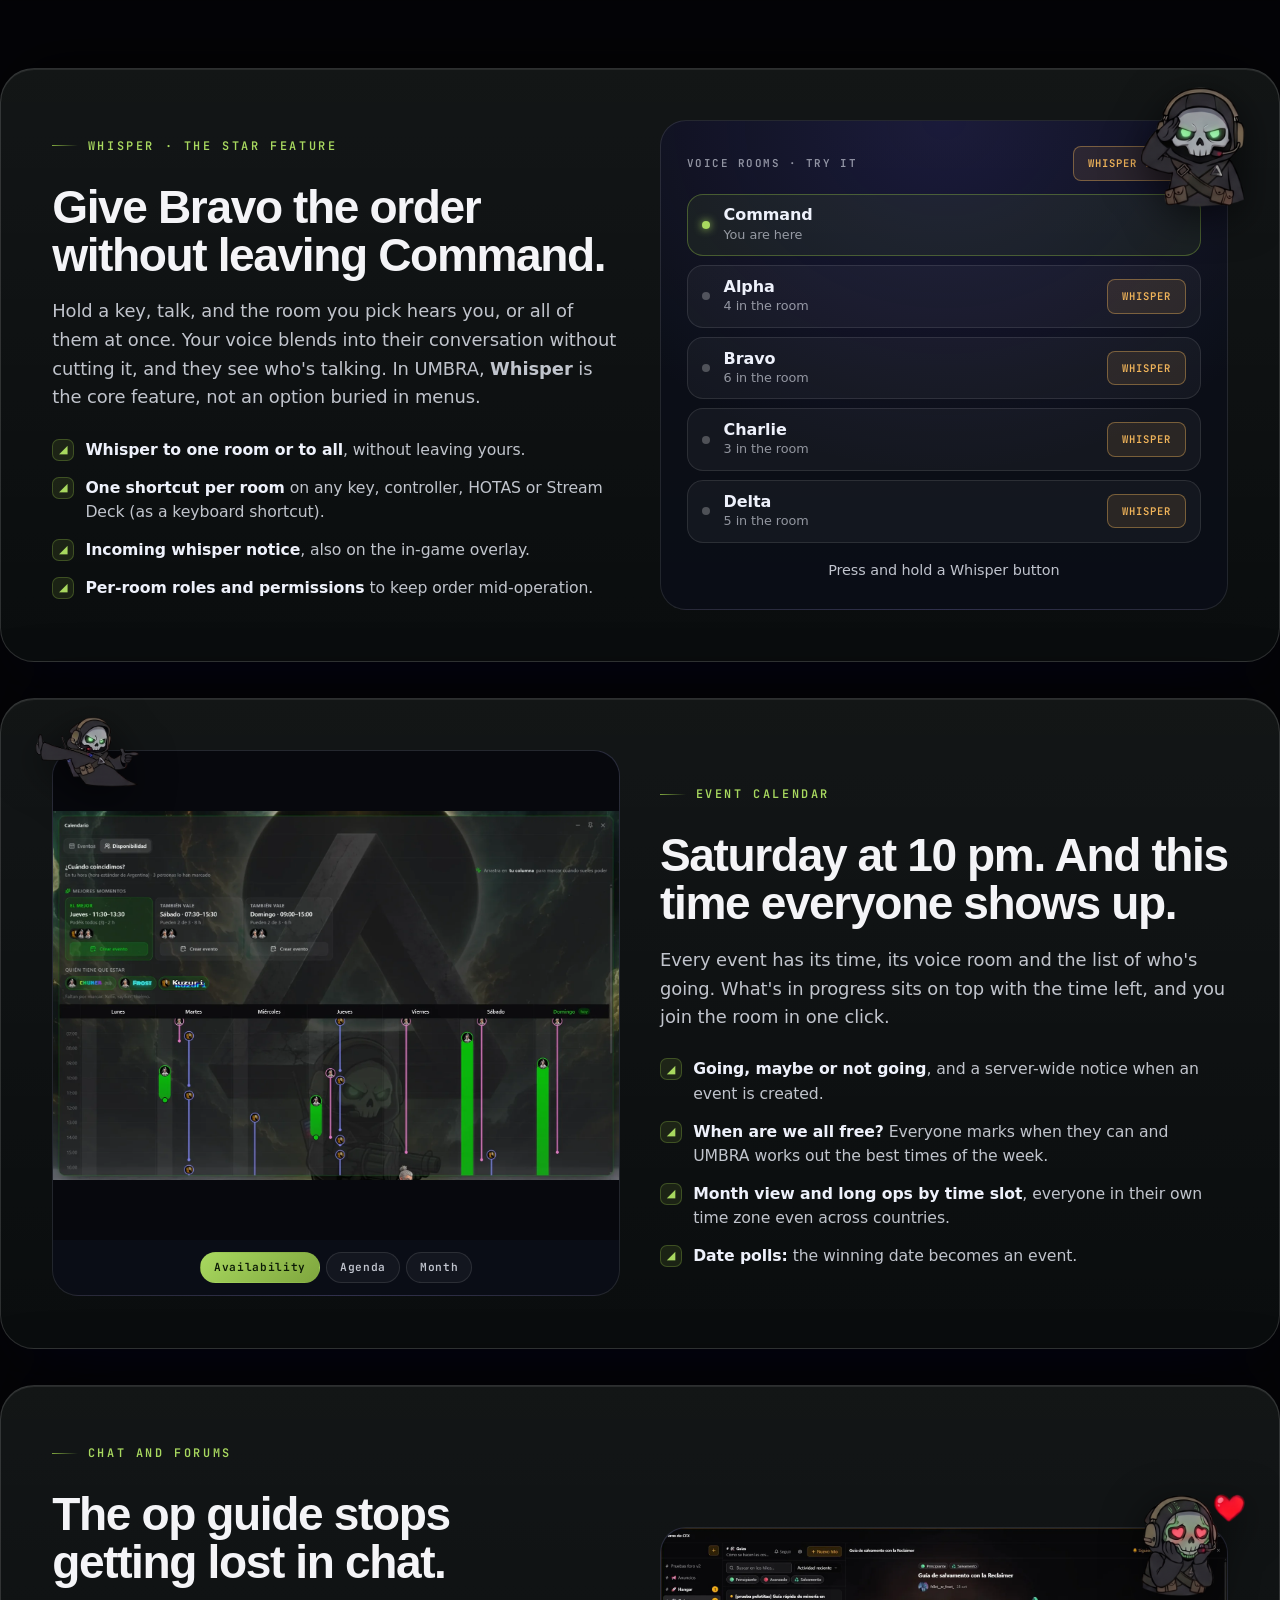
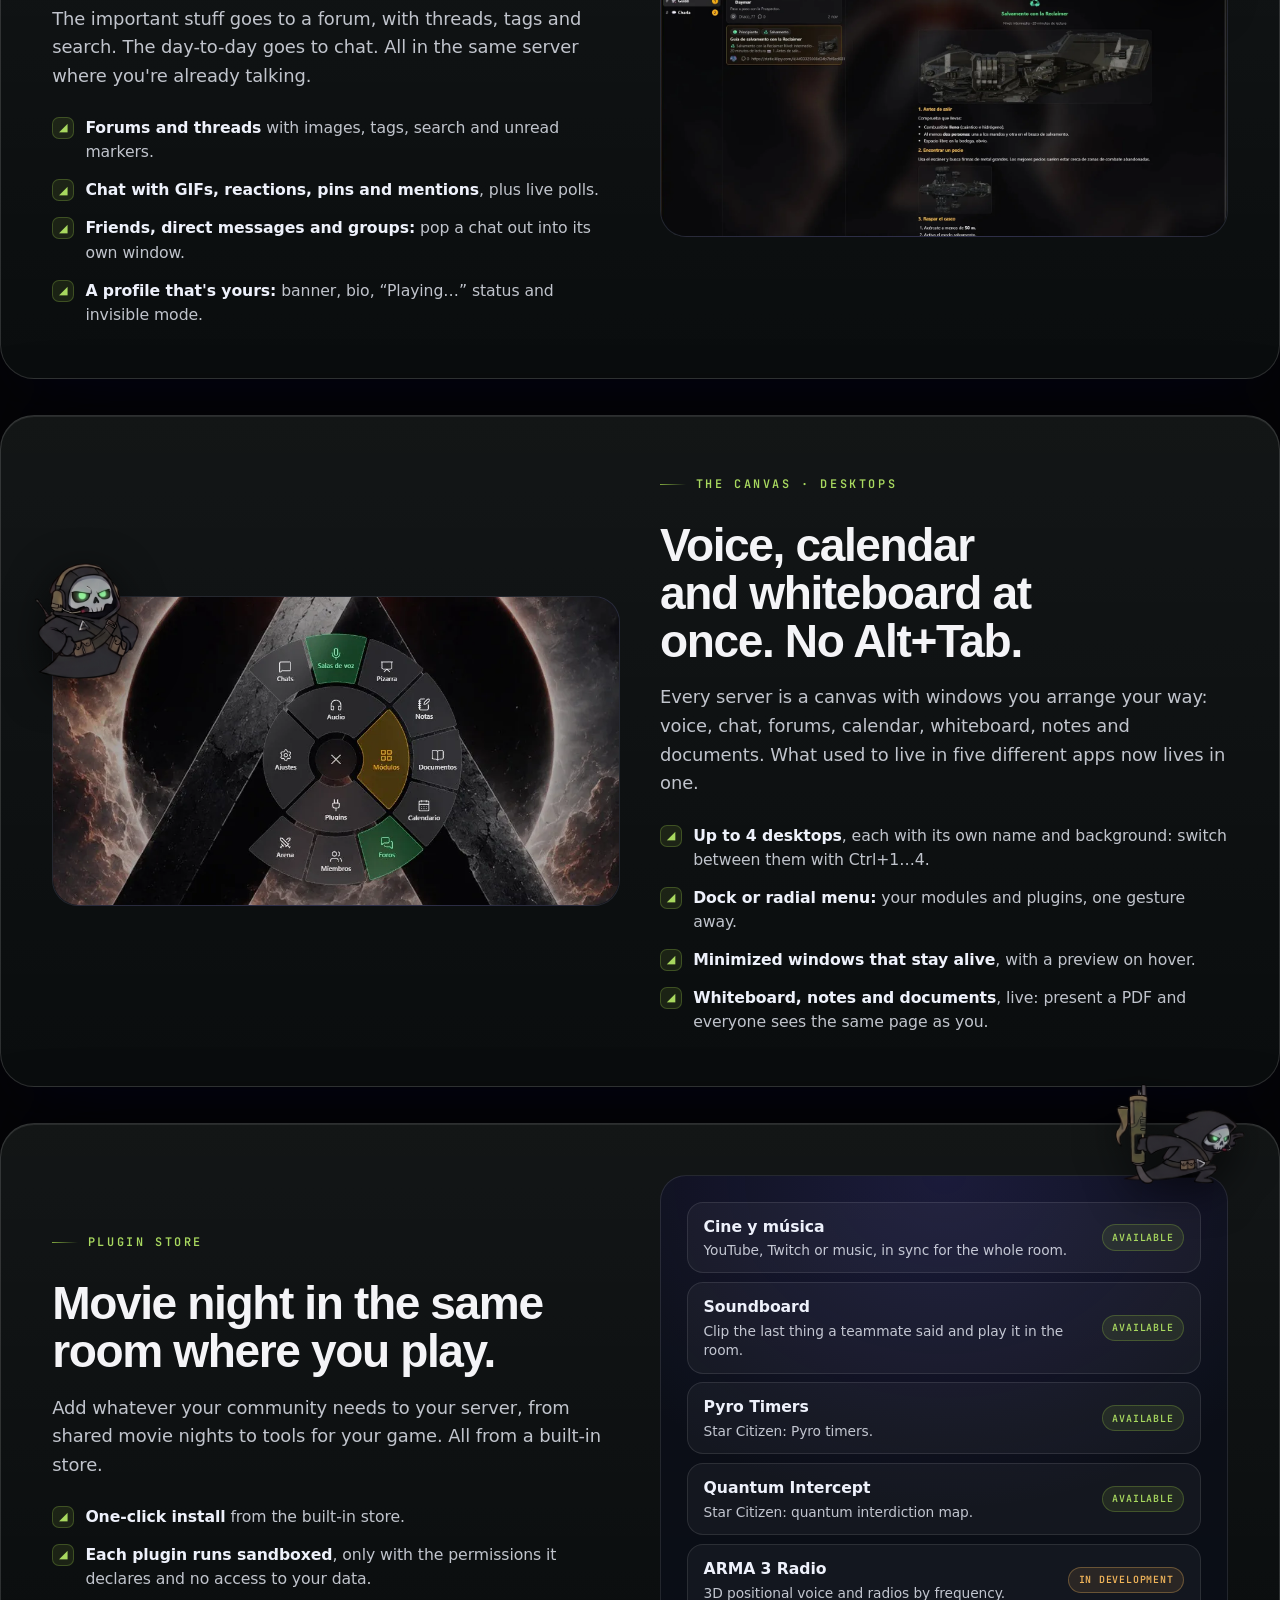
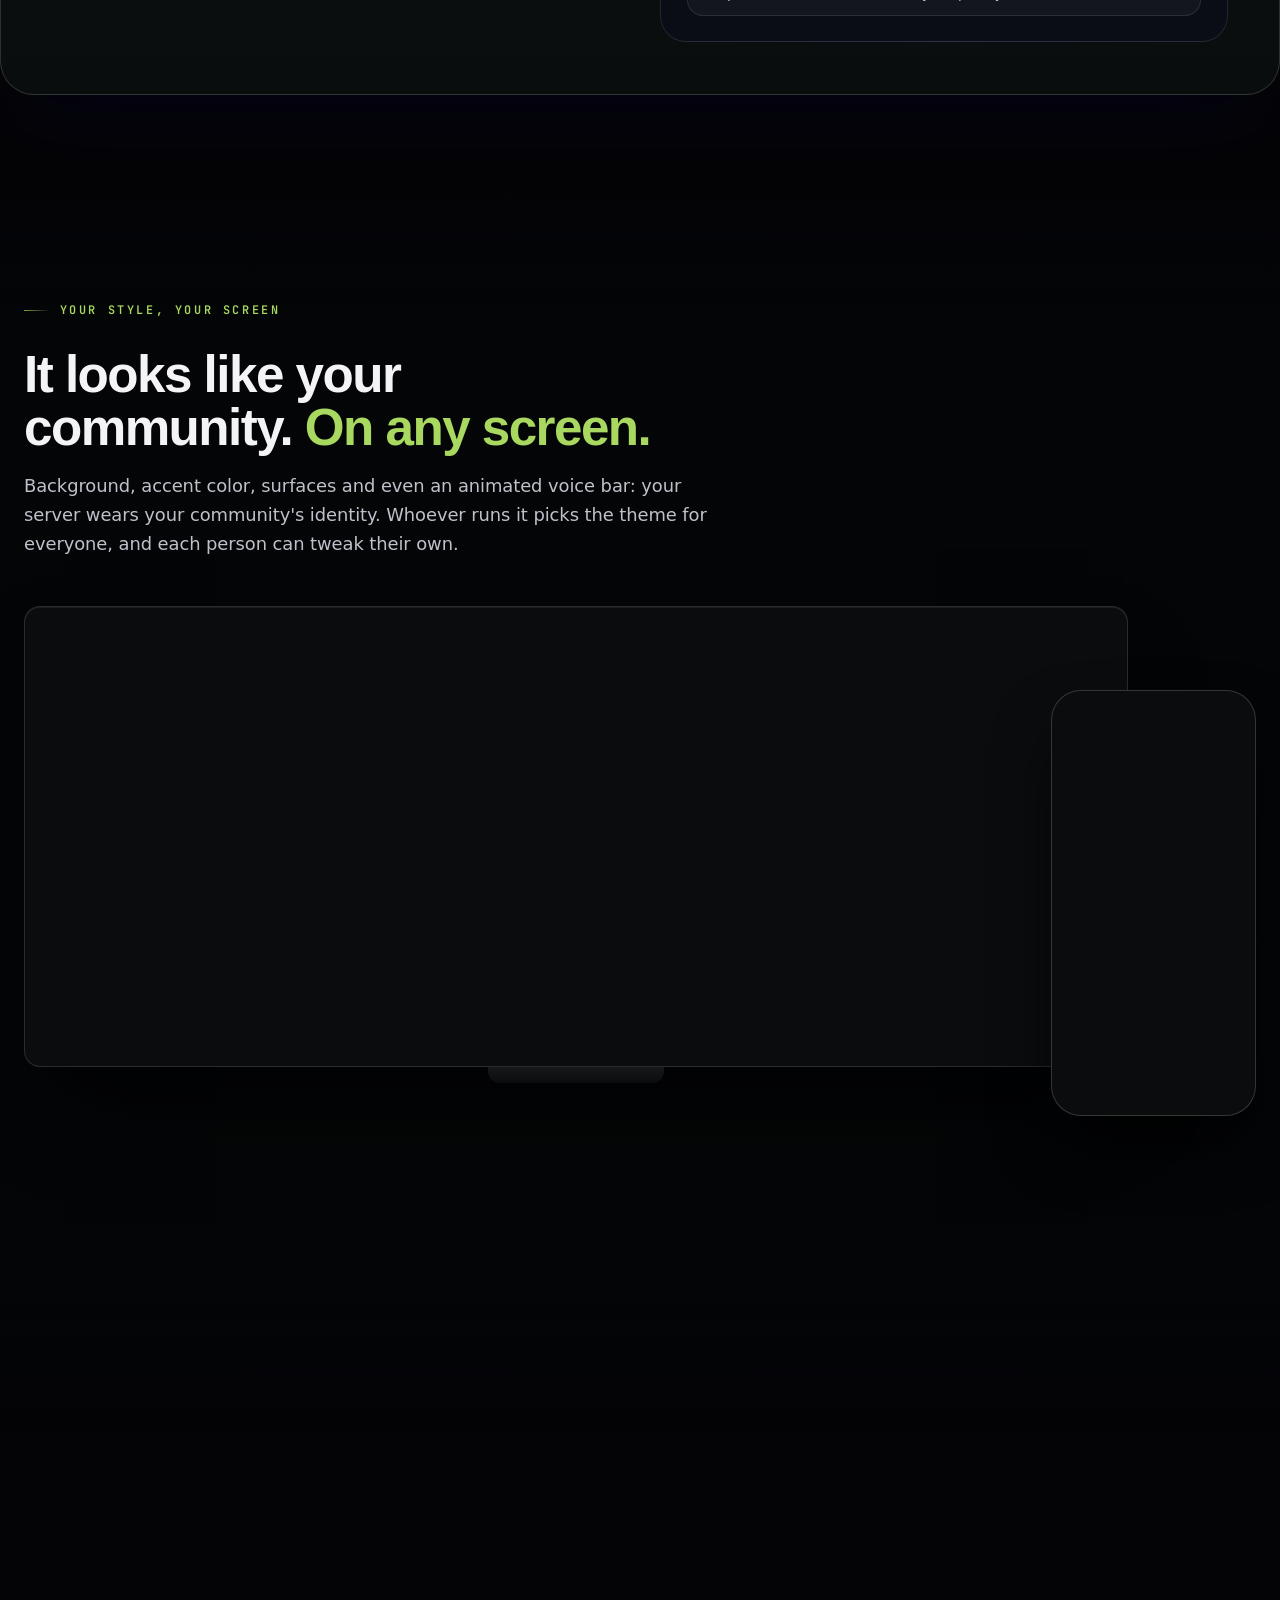
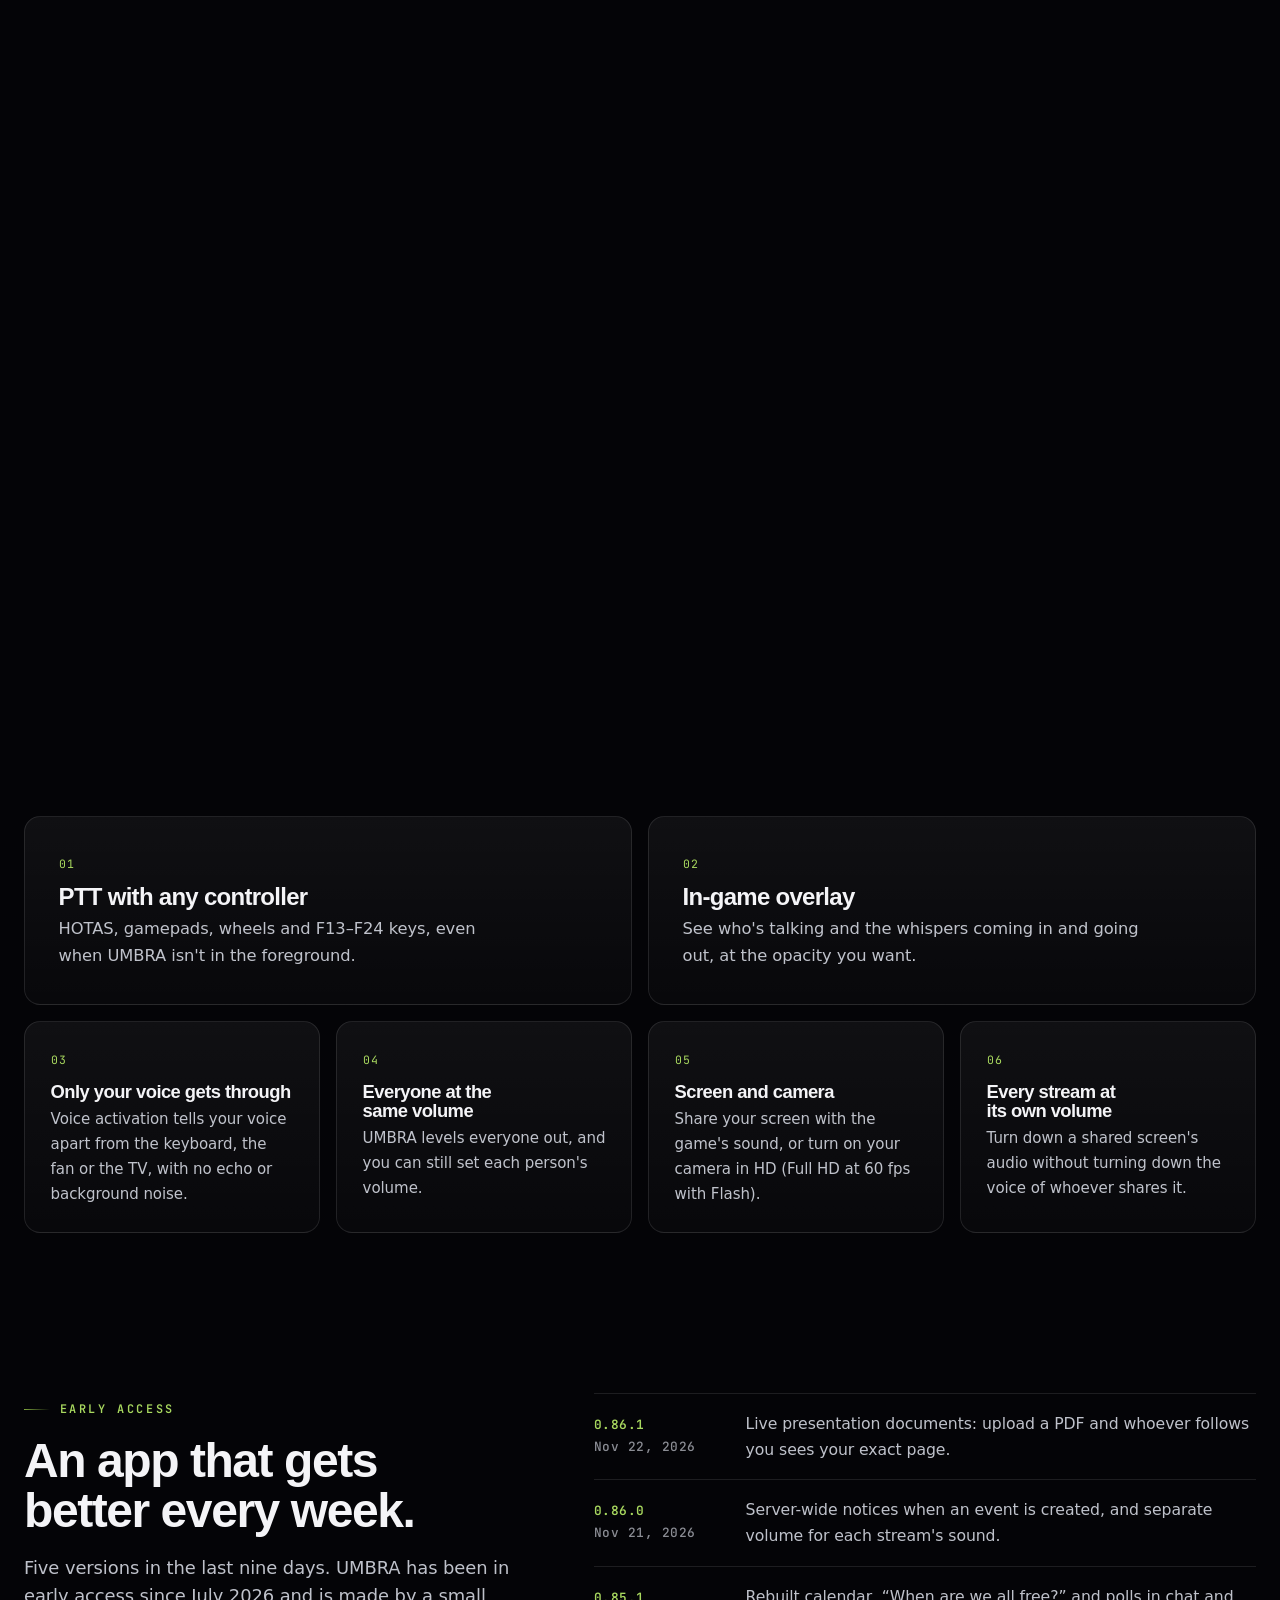
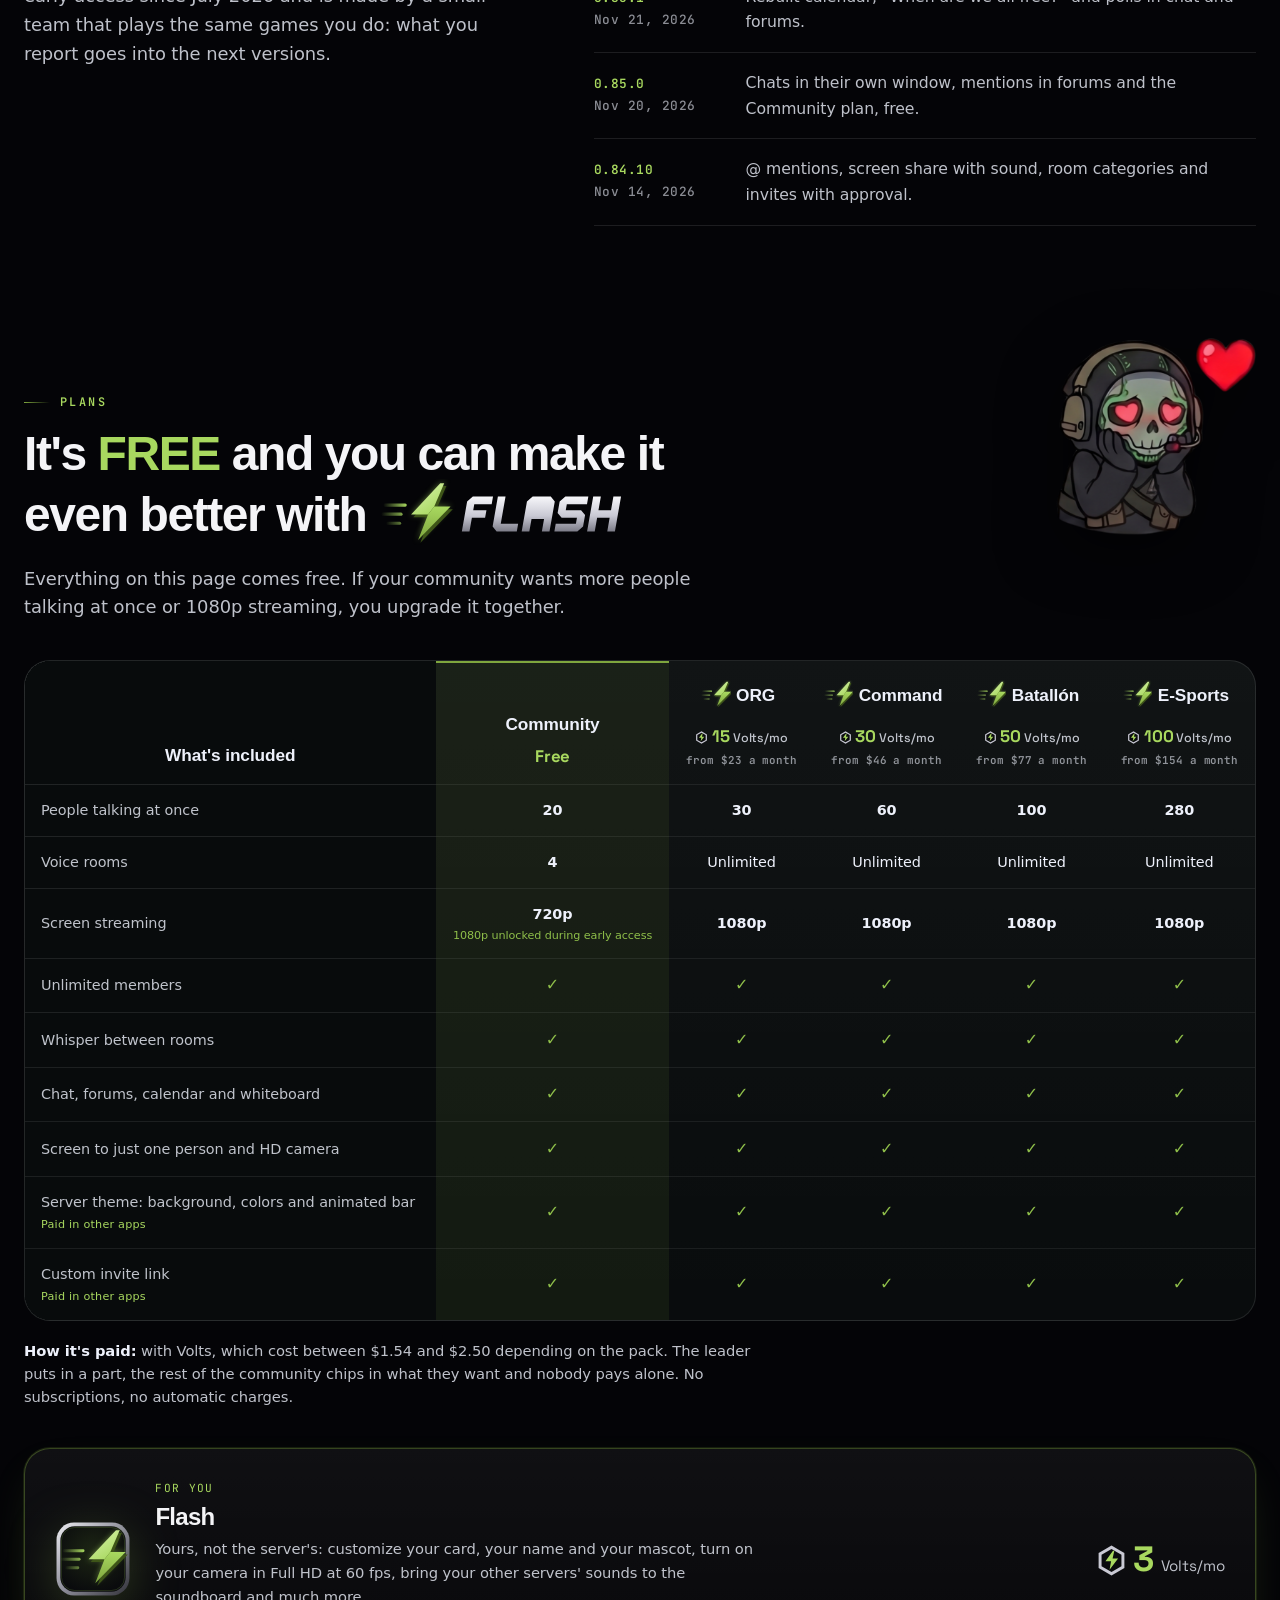
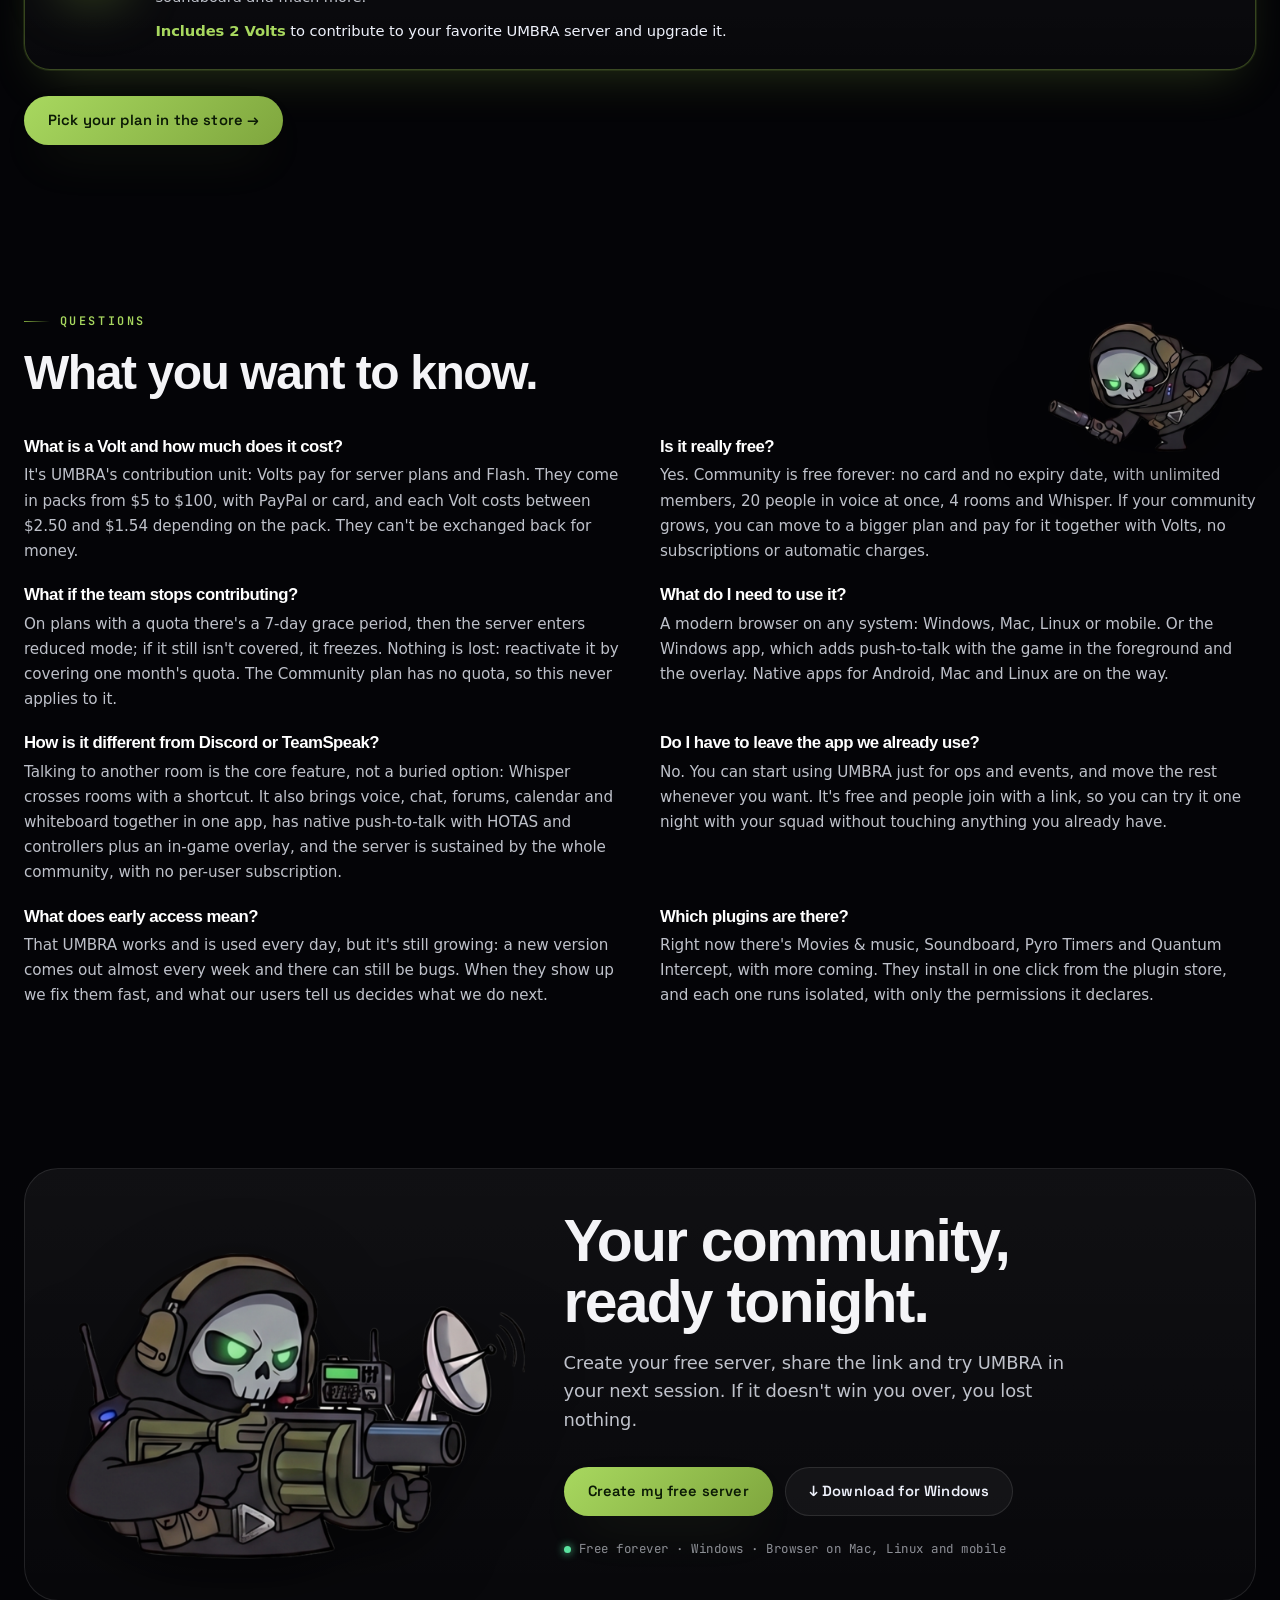
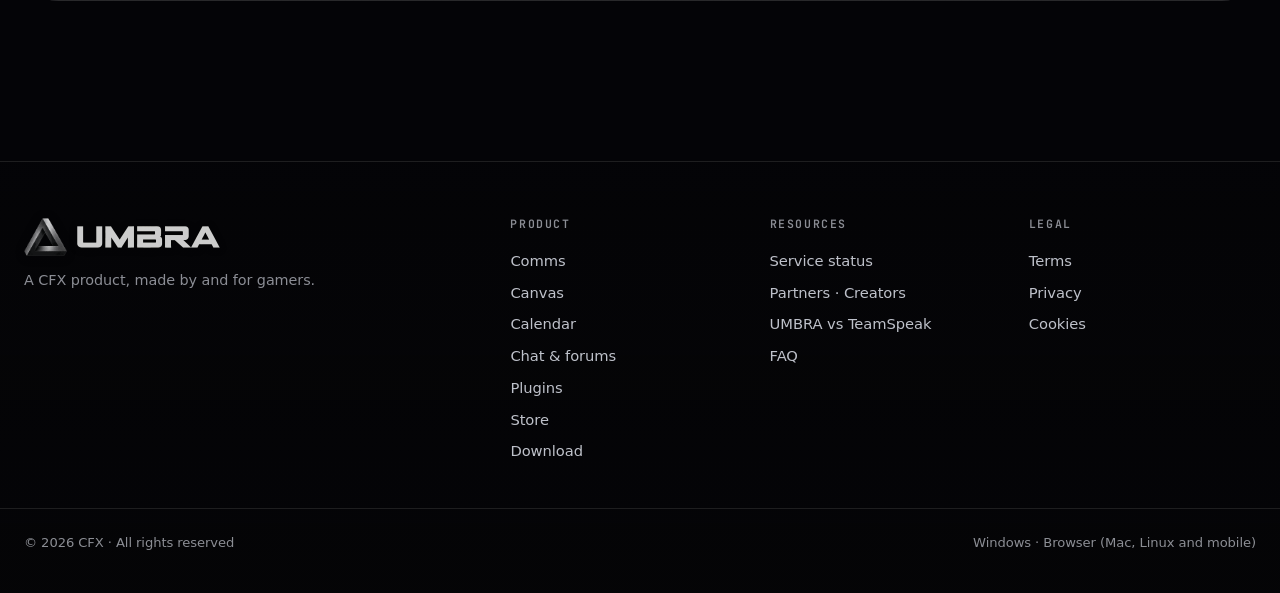
==== commit 516b14b4: "feat(web): landing nueva con Taco 3D, Flash, Volts y Orbe - Landing rehecha: fondo del eclipse con T" ====
--- a/index.html
+++ b/index.html
@@ -4,9 +4,9 @@
   <meta charset="utf-8" />
   <meta name="viewport" content="width=device-width, initial-scale=1" />
   <title>UMBRA · Chat de voz y centro de mando para tu comunidad</title>
-  <meta name="description" content="Chat de voz para clanes, gremios y orgs: Whisper entre salas, PTT con HOTAS o mando y un servidor que sostiene toda la comunidad. Plan Community gratis para siempre." />
+  <meta name="description" content="Habla con otra sala sin salir de la tuya: Whisper, eventos con asistencia, foros, pantalla y cámara para tu comunidad de juego. Gratis para siempre, y tu gente entra con un enlace." />
   <meta property="og:title" content="UMBRA · Chat de voz y centro de mando para tu comunidad" />
-  <meta property="og:description" content="Whisper entre salas, PTT con HOTAS y un servidor que sostiene toda la comunidad. Hecho por y para gamers." />
+  <meta property="og:description" content="Habla con otra sala sin salir de la tuya: Whisper, eventos con asistencia, foros, pantalla y cámara para tu comunidad de juego. Gratis para siempre, y tu gente entra con un enlace." />
   <meta property="og:image" content="https://umbra.cfx-software.com/assets/og-image.jpg" />
   <meta property="og:type" content="website" />
   <meta property="og:url" content="https://umbra.cfx-software.com/" />
@@ -15,7 +15,7 @@
   <meta name="twitter:card" content="summary_large_image" />
   <meta name="twitter:url" content="https://umbra.cfx-software.com/" />
   <meta name="twitter:title" content="UMBRA · Chat de voz y centro de mando para tu comunidad" />
-  <meta name="twitter:description" content="Whisper entre salas, PTT con HOTAS y un servidor que sostiene toda la comunidad." />
+  <meta name="twitter:description" content="Habla con otra sala sin salir de la tuya: Whisper, eventos con asistencia, foros, pantalla y cámara para tu comunidad de juego. Gratis para siempre, y tu gente entra con un enlace." />
   <meta name="twitter:image" content="https://umbra.cfx-software.com/assets/og-image.jpg" />
   <meta name="umbra-api-base" content="https://umbra-api.cfx-software.com" />
   <link rel="canonical" href="https://umbra.cfx-software.com/" />
@@ -32,7 +32,7 @@
       --void:#040407; --ink-1:#0A0E1C; --ink-2:#111733; --ink-3:#1A2147;
       --nebula:#5B4BD6; --nebula-deep:#2E2566; --azure:#2C6BF0; --azure-soft:#6E93F0;
       --gold:#7FA63E; --gold-hi:#A8D85F; --gold-shine:#D6F2A8;
-      --text:#EEF1FB; --text-soft:rgba(238,241,251,.66); --text-mute:rgba(238,241,251,.42);
+      --text:#EEF1FB; --text-soft:rgba(238,241,251,.8); --text-mute:rgba(238,241,251,.58);
       --glass:rgba(255,255,255,.045); --line:rgba(255,255,255,.10);
       --card:linear-gradient(180deg,rgba(255,255,255,.05),rgba(255,255,255,.02));
       --shadow-cosmic:0 30px 80px -30px rgba(46,37,102,.55);
@@ -63,7 +63,11 @@
     .skip:focus{left:0}
 
     /* Grano */
-    .grain{position:fixed;inset:0;z-index:var(--z-nav);pointer-events:none;opacity:.045;mix-blend-mode:overlay;
+    /* Las capas de textura y oscurecimiento van entre el fondo y el contenido, nunca encima del texto:
+       body::after (styles.css) tenía el mismo z-index que <main> y, al ir después, lo cubría. */
+    body::before{z-index:1}
+    body::after{z-index:0}
+    .grain{position:fixed;inset:0;z-index:1;pointer-events:none;opacity:.045;mix-blend-mode:overlay;
       background-image:url("data:image/svg+xml,%3Csvg xmlns='http://www.w3.org/2000/svg' width='140' height='140'%3E%3Cfilter id='n'%3E%3CfeTurbulence type='fractalNoise' baseFrequency='.9' numOctaves='3'/%3E%3C/filter%3E%3Crect width='100%25' height='100%25' filter='url(%23n)'/%3E%3C/svg%3E")}
 
     /* Fondo: cosmos 100% CSS sobre negro casi puro — el negro predomina.
@@ -84,6 +88,28 @@
     .cosmos.tactical .cosmos-veil{background:
       radial-gradient(75% 55% at 50% -5%, rgba(74,96,148,.10), transparent 60%),
       linear-gradient(180deg, rgba(2,2,6,.3) 0%, rgba(2,2,6,.1) 32%, rgba(2,2,6,.22) 66%, rgba(2,2,6,.66) 100%)}
+    /* Variante «Shadow Comms»: la ilustración del eclipse verde con el triángulo.
+       Va sobre .tactical (misma capa de imagen) y se activa añadiendo .art;
+       quitar .art vuelve al fondo de materiales. El archivo es una versión
+       preparada de la ilustración: sin el rótulo «UMBRA» de arriba y con la
+       mitad inferior (Taco, suelo blanco y «Shadow Comms») fundida a negro,
+       porque detrás del contenido se leían como texto y mascota duplicados. */
+    .cosmos.art .bg-tactical{background-image:url('assets/bg-shadow-comms.webp');background-position:center top;
+      opacity:1;filter:brightness(.56) saturate(.95)}
+    .cosmos.art .cosmos-veil{background:
+      linear-gradient(180deg, rgba(2,4,5,.40) 0%, rgba(2,4,5,.26) 28%, rgba(2,4,5,.40) 62%, rgba(2,4,5,.70) 100%)}
+    /* .art.taco: la misma ilustración CON Taco de pie en el suelo (solo se
+       quitan los dos rótulos). Quitar .taco vuelve a la versión sin mascota. */
+    .cosmos.art.taco .bg-tactical{background-image:url('assets/bg-shadow-comms-taco.webp');background-position:center 70%;
+      filter:brightness(.62) saturate(.95)}
+    .cosmos.art.taco .cosmos-veil{background:
+      linear-gradient(180deg, rgba(2,4,5,.40) 0%, rgba(2,4,5,.26) 28%, rgba(2,4,5,.34) 62%, rgba(2,4,5,.46) 100%)}
+    /* La portada pintaba su propio fondo opaco (styles.css) y tapaba la
+       ilustración: aquí se deja ver, conservando solo el fundido de abajo. */
+    .cosmos.art ~ main #hero,.cosmos.art ~ #hero{background:transparent}
+    .cosmos.art ~ main #hero::before,.cosmos.art ~ #hero::before{background:
+      radial-gradient(ellipse 95% 42% at 50% 100%, rgba(212,160,106,.10) 0%, transparent 70%),
+      linear-gradient(180deg, transparent 78%, rgba(5,5,7,.55) 100%)}
     /* La umbra: disco de eclipse asomando sobre el pliegue, con corona fina
        cálida y halo suave. Es la marca hecha fondo. */
     .cosmos .eclipse{position:absolute;left:50%;top:0;width:min(124vw,1060px);aspect-ratio:1;
@@ -153,6 +179,10 @@
       .nav-right .lang{display:none}
     }
     .nav-links a{padding:.5rem .9rem;font-size:.92rem;font-weight:500;color:var(--text-soft);border-radius:var(--r-pill);transition:background .2s,color .2s}
+    .nav-links a.nav-flash{display:inline-flex;align-items:center;padding-top:.25rem;padding-bottom:.25rem}
+    .nav-links a.nav-flash img{display:block;height:1.8em;width:auto;transition:filter .2s}
+    .nav-links a.nav-flash:hover img{filter:drop-shadow(0 0 8px rgba(168,216,95,.45))}
+    .nav-mobile a.nm-flash img{display:block;height:30px;width:auto}
     .nav-links a:hover{background:rgba(255,255,255,.06);color:#fff}
     .nav-right{justify-self:end;display:flex;align-items:center;gap:.7rem}
     /* Botón hamburguesa: solo en móvil (<760) */
@@ -256,7 +286,9 @@
       animation:floaty 9s ease-in-out infinite;will-change:transform}
     .fo-sat{top:-2vh;right:calc(var(--edge) + .5rem);width:min(20.4vw,280px)}
     .fo-man{top:1.5rem;right:calc(var(--edge) + 1.5rem);width:min(15vw,185px);animation-delay:-3s}
-    .fo-pla{bottom:-9vh;left:calc(var(--edge) + .5rem);width:min(28vw,380px);animation-delay:-5s}
+    /* Asoma por la esquina superior derecha de la tarjeta: abajo quedaba sobre
+       los botones (a la izquierda) o sobre los tres pasos (a la derecha). */
+    .fo-pla{top:-3.2rem;right:calc(var(--edge) + .25rem);width:min(16vw,210px);animation-delay:-5s}
     /* Taco "penbroke & gun" — entre el titulo y el mando en la seccion Para quien.
        Se oculta <=1280px: ahi el hueco se cierra y se montaria sobre el texto. */
     .fo-taco{top:2rem;right:calc(var(--edge) + 16rem);height:clamp(220px,24vw,330px);animation-delay:-2s}
@@ -276,7 +308,7 @@
     .hero-plat .dot{width:7px;height:7px;border-radius:50%;background:#5BE3A0;box-shadow:0 0 8px #5BE3A0}
     .hero-visual{position:relative}
     .hero-shot{border-radius:var(--r-lg);overflow:hidden;border:1px solid var(--line);box-shadow:var(--shadow-cosmic);transform:perspective(1400px) rotateY(-7deg) rotateX(3deg)}
-    .hero-shot img{width:100%;display:block}
+    .hero-shot img{width:100%;height:auto;display:block}
     .hero .mascot{width:248px;right:0;bottom:-34px;z-index:3}
     @media(max-width:600px){.hero .mascot{width:166px;right:0;bottom:-18px}}
     /* Whisper entrante (toast animado) */
@@ -306,10 +338,43 @@
     .aud p{color:var(--text-soft);font-size:.94rem}
 
     /* Pilares (sticky stack) */
+    /* Tu estilo, tu pantalla: monitor ultrawide + móvil, con estilos de ejemplo */
+    #estilo{padding:clamp(4.5rem,9vw,8rem) 0;background:linear-gradient(180deg,transparent 0,rgba(4,6,7,.7) 12%,rgba(4,6,7,.7) 88%,transparent 100%)}
+    .sty-head{max-width:780px}
+    .sty-head h2{font-size:clamp(2rem,4.2vw,3.2rem);margin:.7rem 0 1.1rem}
+    .sty-head .hl{color:var(--gold-hi)}
+    .sty-stage{position:relative;margin-top:3rem;padding-right:clamp(0px,10vw,150px)}
+    .sty-screen{padding:10px;border-radius:16px;background:#0a0c0d;border:1px solid rgba(255,255,255,.13);
+      box-shadow:inset 0 1px 0 rgba(255,255,255,.07),0 50px 100px -40px rgba(0,0,0,.9)}
+    .sty-screen img{display:block;width:100%;height:auto;aspect-ratio:1600/648;object-fit:cover;border-radius:7px;transition:opacity .16s ease}
+    .sty-stand{display:block;width:16%;height:16px;margin:0 auto;border-radius:0 0 12px 12px;background:linear-gradient(#16191b,#0a0c0d);box-shadow:0 18px 30px -12px rgba(0,0,0,.8)}
+    .sty-phone{position:absolute;right:0;bottom:-7%;width:clamp(118px,16vw,226px);padding:7px;border-radius:30px;background:#0a0c0d;
+      border:1px solid rgba(255,255,255,.17);box-shadow:0 34px 70px -18px rgba(0,0,0,.95)}
+    .sty-phone img{display:block;width:100%;height:auto;border-radius:24px}
+    .sty-pick{display:flex;flex-wrap:wrap;align-items:center;gap:.6rem;margin-top:3rem}
+    .sty-pick .mono{font-size:.75rem;letter-spacing:.12em;text-transform:uppercase;color:var(--gold-hi);margin-right:.4rem}
+    .sty-chips{display:flex;flex-wrap:wrap;gap:.55rem}
+    .sty-chips button{padding:.55rem 1.05rem;border-radius:var(--r-pill);border:1px solid var(--line);background:rgba(255,255,255,.04);
+      color:var(--text-soft);font-family:inherit;font-weight:600;font-size:.86rem;line-height:1;cursor:pointer;transition:background .2s,color .2s,border-color .2s,transform .2s}
+    .sty-chips button:hover{border-color:rgba(255,255,255,.3);color:var(--text)}
+    .sty-chips button:active{transform:translateY(1px)}
+    .sty-chips button.active{background:var(--gold-hi);color:#0a0c0d;border-color:transparent}
+    .sty-chips button:focus-visible{outline:2px solid var(--gold-hi);outline-offset:3px}
+    .sty-facts{display:grid;gap:1rem;margin-top:2rem;grid-template-columns:repeat(auto-fit,minmax(230px,1fr));list-style:none}
+    .sty-facts li{padding:1.15rem 1.25rem;border-radius:var(--r);border:1px solid var(--line);
+      background:linear-gradient(180deg,rgba(255,255,255,.05),rgba(255,255,255,.015)),rgba(7,10,11,.9)}
+    .sty-facts b{display:block;font-weight:600;margin-bottom:.3rem}
+    .sty-facts span{color:var(--text-soft);font-size:.9rem;line-height:1.45}
+    @media(max-width:700px){.sty-stage{padding-right:0;padding-bottom:18%}.sty-phone{width:30%;bottom:0;right:2%}}
     .pillars{position:relative;padding:3rem 0}
     .panel{position:sticky;top:8vh;margin-bottom:4vh;border-radius:var(--r-xl);overflow:visible;
-      background:var(--card);backdrop-filter:blur(26px) saturate(135%);-webkit-backdrop-filter:blur(26px) saturate(135%);border:1px solid rgba(255,255,255,0.14);
-      box-shadow:inset 0 1px 0 rgba(255,255,255,0.09),0 30px 80px -30px rgba(8,6,34,0.7)}
+      /* Casi opaco: al apilarse, el panel de abajo no debe verse a través. */
+      background:linear-gradient(180deg,rgba(255,255,255,.05),rgba(255,255,255,.015)),rgba(7,10,11,.96);
+      backdrop-filter:blur(26px) saturate(135%);-webkit-backdrop-filter:blur(26px) saturate(135%);border:1px solid rgba(255,255,255,0.14);
+      box-shadow:inset 0 1px 0 rgba(255,255,255,0.09),0 -24px 60px -20px rgba(0,0,0,.75),0 30px 80px -30px rgba(8,6,34,0.7)}
+    /* El apilado solo donde el panel cabe entero: un panel pegado más alto que
+       la ventana deja su parte de abajo (la captura, la demo) sin poder verse. */
+    @media(max-width:899px),(max-height:739px){.panel{position:relative;top:auto}}
     .panel-in{display:grid;gap:2.5rem;align-items:center;padding:clamp(2rem,4vw,3.6rem)}
     @media(min-width:900px){.panel-in{grid-template-columns:1fr 1fr}.panel.rev .panel-in>.panel-media{order:-1}}
     .panel h2{font-size:clamp(2rem,3.6vw,3rem);margin:.7rem 0 1.1rem}
@@ -329,9 +394,164 @@
     .panel.rev .mascot-corner{right:auto;left:-18px;transform:scaleX(-1)}
     @media(max-width:600px){.panel.rev .mascot-corner{left:-10px}}
     /* Plugins: TACO un poco más grande */
-    #plugins .mascot-corner{width:130px}
-    @media(max-width:600px){#plugins .mascot-corner{width:95px}}
+    /* Asoma por encima del borde: no debe tapar las etiquetas de la lista */
+    #plugins .mascot-corner{width:130px;top:-92px}
+    @media(max-width:600px){#plugins .mascot-corner{width:95px;top:-68px}}
     .panel-media.tall{min-height:auto}
+    /* Captura vertical (panel de Whisper): no se estira al ancho del panel */
+    .panel-media .shot.shot-portrait{width:auto;max-width:min(78%,340px);margin:1.8rem auto;border:1px solid var(--line)}
+    /* Captura con pestañas (calendario): misma caja para las tres vistas */
+    .shot-switch{width:100%}
+    .shot-switch .shot{aspect-ratio:1285/1110;object-fit:contain;object-position:center;background:#07080D;
+      border-radius:var(--r-lg) var(--r-lg) 0 0;transition:opacity .3s ease}
+    .shot-tabs{display:flex;flex-wrap:wrap;gap:.4rem;justify-content:center;padding:.75rem}
+    .shot-tabs button{padding:.38rem .8rem;border-radius:var(--r-pill);border:1px solid var(--line);background:rgba(255,255,255,.04);
+      font-family:'JetBrains Mono',monospace;font-size:.7rem;font-weight:600;letter-spacing:.06em;color:var(--text-soft);transition:background .2s,color .2s,border-color .2s}
+    .shot-tabs button:hover{color:#fff;background:rgba(255,255,255,.08)}
+    .shot-tabs button.active{background:linear-gradient(135deg,var(--gold-hi),var(--gold));border-color:transparent;color:#0B1A05}
+    .shot-tabs button:focus-visible{outline:2px solid var(--gold-hi);outline-offset:2px}
+    /* Lista de plugins (panel Plugins) */
+    .plist{width:100%;display:grid;gap:.55rem;padding:clamp(1rem,2.4vw,1.6rem)}
+    .plist li{display:grid;grid-template-columns:1fr auto;gap:.15rem 1rem;align-items:center;padding:.75rem 1rem;border-radius:var(--r);
+      background:rgba(255,255,255,.04);border:1px solid var(--line)}
+    .plist b{font-weight:600;font-size:.98rem}
+    .plist .pd{grid-column:1;color:var(--text-soft);font-size:.86rem;line-height:1.4}
+    .chip{grid-column:2;grid-row:1 / span 2;font-family:'JetBrains Mono',monospace;font-size:.62rem;font-weight:600;letter-spacing:.08em;
+      text-transform:uppercase;white-space:nowrap;padding:.28rem .6rem;border-radius:var(--r-pill)}
+    .chip.ok{color:var(--gold-hi);background:rgba(127,166,62,.14);border:1px solid rgba(127,166,62,.35)}
+    .chip.dev{color:#F0B45A;background:rgba(240,180,90,.10);border:1px solid rgba(240,180,90,.32)}
+
+    /* Nav: la acción principal es descargar; iniciar sesión pasa a secundaria */
+    .nav-dl{display:none;align-items:center;padding:.6rem 1.25rem;border-radius:var(--r-pill);
+      background:linear-gradient(135deg,var(--gold-hi),var(--gold));color:#0B1A05;font-weight:700;font-size:.9rem;
+      transition:transform .18s,box-shadow .18s}
+    .nav-dl:hover{transform:translateY(-1px);box-shadow:0 10px 24px -8px rgba(127,166,62,.4)}
+    .nav-dl:active{transform:scale(.98)}
+    .nav-dl:focus-visible{outline:2px solid var(--gold-hi);outline-offset:3px}
+    @media(min-width:1100px){
+      .nav-dl{display:inline-flex}
+      .nav-right .btn-login{background:var(--glass);border:1px solid var(--line);color:var(--text);font-weight:600}
+      .nav-right .btn-login:hover{box-shadow:none;background:rgba(255,255,255,.09)}
+    }
+
+    /* Hero: garantías debajo de los botones */
+    .hero-trust{display:flex;flex-wrap:wrap;gap:.5rem 1.5rem;margin-top:1.6rem;font-size:.88rem;color:var(--text-soft)}
+    .hero-trust li{display:flex;align-items:center;gap:.5rem}
+    .hero-trust li::before{content:'';width:6px;height:6px;border-radius:50%;background:var(--gold-hi);box-shadow:0 0 8px rgba(168,216,95,.7)}
+
+    /* El problema: titular fijo a la izquierda, dolores en lista a la derecha */
+    #problema{background:linear-gradient(180deg,transparent 0,rgba(4,6,7,.74) 9%,rgba(4,6,7,.74) 91%,transparent 100%)}
+    .pains{display:grid;gap:3rem;align-items:start}
+    @media(min-width:960px){.pains{grid-template-columns:.82fr 1.18fr;gap:5rem}.pains-head{position:sticky;top:7.5rem}}
+    .pains-head h2{font-size:clamp(2.2rem,4.6vw,3.6rem)}
+    .pains-head .lead{margin-top:1.2rem}
+    .pain{display:grid;grid-template-columns:auto 1fr;gap:.45rem 1.5rem;padding:1.75rem 0;border-top:1px solid var(--line)}
+    .pain:last-child{border-bottom:1px solid var(--line)}
+    .pain .mono{grid-row:1 / span 2;font-size:.74rem;color:var(--gold-hi);letter-spacing:.12em;padding-top:.5rem}
+    .pain h3{font-size:clamp(1.25rem,2.1vw,1.65rem);letter-spacing:-.02em;line-height:1.15}
+    .pain p{color:var(--text-soft);max-width:54ch}
+    .pains-out{margin-top:2.2rem;font-size:1.1rem;line-height:1.6;color:var(--text-soft);max-width:54ch}
+    .pains-out b{color:var(--gold-hi);font-weight:600}
+
+    /* Demo de Whisper: se mantiene pulsado un botón y la sala «recibe» */
+    .wdemo{width:100%;padding:clamp(1rem,2.4vw,1.6rem);display:grid;gap:.55rem;user-select:none;-webkit-user-select:none}
+    .wd-head{display:flex;align-items:center;justify-content:space-between;gap:1rem;margin-bottom:.25rem;
+      font-family:'JetBrains Mono',monospace;font-size:.68rem;font-weight:600;letter-spacing:.14em;text-transform:uppercase;color:var(--text-mute)}
+    .wd-room{display:grid;grid-template-columns:auto 1fr auto;align-items:center;gap:.85rem;padding:.68rem .9rem;min-height:3.5rem;
+      border-radius:var(--r);background:rgba(255,255,255,.04);border:1px solid var(--line);
+      transition:border-color .2s,background .2s,box-shadow .2s}
+    .wd-room.me{border-color:rgba(127,166,62,.45);background:rgba(127,166,62,.09)}
+    .wd-dot{width:8px;height:8px;border-radius:50%;background:rgba(255,255,255,.25)}
+    .wd-room.me .wd-dot{background:var(--gold-hi);box-shadow:0 0 8px var(--gold-hi)}
+    .wd-name b{display:block;font-weight:600;line-height:1.2}
+    .wd-name span{display:block;font-size:.8rem;color:var(--text-mute)}
+    .wd-act{display:flex;align-items:center;gap:.7rem}
+    .wd-btn{font-family:'JetBrains Mono',monospace;font-size:.66rem;font-weight:600;letter-spacing:.1em;text-transform:uppercase;
+      padding:.5rem .85rem;border-radius:8px;color:#F0B45A;background:rgba(240,180,90,.10);border:1px solid rgba(240,180,90,.4);
+      touch-action:none;transition:background .15s,color .15s,transform .15s}
+    .wd-btn:hover{background:rgba(240,180,90,.2)}
+    .wd-btn:focus-visible{outline:2px solid #F0B45A;outline-offset:2px}
+    .wd-btn.on{transform:scale(.96);background:#F0B45A;color:#1A1004}
+    .wd-room.rx{border-color:rgba(240,180,90,.7);background:rgba(240,180,90,.10);box-shadow:0 0 26px -8px rgba(240,180,90,.55)}
+    .wd-room.rx .wd-dot{background:#F0B45A;box-shadow:0 0 8px #F0B45A}
+    .wd-bars{display:flex;align-items:flex-end;gap:2px;height:16px;opacity:0;transition:opacity .15s}
+    .wd-room.rx .wd-bars{opacity:1}
+    .wd-bars i{display:block;width:3px;height:100%;border-radius:2px;background:#F0B45A;transform-origin:bottom;transform:scaleY(.35)}
+    .wd-room.rx .wd-bars i{animation:wtBar 1s ease-in-out infinite}
+    .wd-room.rx .wd-bars i:nth-child(2){animation-delay:.18s}
+    .wd-room.rx .wd-bars i:nth-child(3){animation-delay:.34s}
+    .wd-room.rx .wd-bars i:nth-child(4){animation-delay:.5s}
+    .wd-status{min-height:1.5em;margin-top:.5rem;font-size:.9rem;color:var(--text-soft);text-align:center}
+    .wd-status b{color:#F0B45A;font-weight:600}
+
+    /* Hecha para jugar: dos tarjetas grandes y cuatro pequeñas */
+    .bento{display:grid;gap:1rem;margin-top:2.5rem}
+    @media(min-width:700px){.bento{grid-template-columns:repeat(2,1fr)}}
+    @media(min-width:1020px){.bento{grid-template-columns:repeat(12,1fr)}.bento .aud{grid-column:span 3}.bento .aud.big{grid-column:span 6}}
+    .bento .aud.big{padding:2.1rem}
+    .bento .aud.big h3{font-size:1.5rem}
+    .bento .aud.big p{font-size:1.02rem;max-width:44ch}
+
+    /* Empezar en tres pasos */
+    .steps-title{margin-top:3.6rem;font-size:clamp(1.5rem,2.6vw,2.1rem)}
+    .steps{display:grid;gap:1.4rem;margin-top:1.8rem;list-style:none}
+    @media(min-width:820px){.steps{grid-template-columns:repeat(3,1fr);gap:2.4rem}}
+    .step{padding-top:1.3rem;border-top:1px solid var(--line)}
+    .step .mono{font-size:.72rem;letter-spacing:.14em;color:var(--gold-hi)}
+    .step h3{font-size:1.2rem;margin:.6rem 0 .4rem}
+    .step p{color:var(--text-soft);font-size:.95rem}
+
+    /* Novedades */
+    .news{display:grid;gap:3rem;align-items:start}
+    @media(min-width:960px){.news{grid-template-columns:.85fr 1.15fr;gap:5rem}}
+    .news h2{font-size:clamp(2rem,4.2vw,3rem)}
+    .rel li{display:grid;grid-template-columns:8.5rem 1fr;gap:1rem;padding:1.05rem 0;border-top:1px solid var(--line);align-items:baseline}
+    .rel li:last-child{border-bottom:1px solid var(--line)}
+    .rel .mono{font-size:.8rem;font-weight:600;color:var(--gold-hi);letter-spacing:.04em}
+    .rel .mono span{display:block;margin-top:.15rem;font-weight:500;color:var(--text-mute)}
+    .rel p{color:var(--text-soft);font-size:.98rem}
+    @media(max-width:560px){.rel li{grid-template-columns:1fr;gap:.3rem}}
+
+    /* Taco 3D: recorre el borde inferior y comenta cada sección (js/taco-guide.js).
+       Con él en pantalla sobran los Tacos de dibujo de las esquinas. */
+    .taco-guide{position:fixed;left:0;right:0;bottom:0;height:0;z-index:60;pointer-events:none}
+    .tg-actor{position:absolute;left:0;bottom:-6px;width:190px;height:230px;will-change:transform;opacity:0;transition:opacity .5s}
+    .taco-guide.ready .tg-actor{opacity:1}
+    .tg-actor canvas{position:absolute;inset:0;width:100%;height:100%}
+    .tg-shadow{position:absolute;left:50%;bottom:9px;width:100px;height:16px;margin-left:-50px;border-radius:50%;
+      background:radial-gradient(closest-side,rgba(0,0,0,.6),transparent)}
+    .tg-hit{position:absolute;left:42px;right:42px;top:74px;bottom:8px;pointer-events:auto;cursor:pointer;border-radius:40%}
+    .tg-close{position:absolute;right:20px;top:56px;width:24px;height:24px;border-radius:50%;pointer-events:auto;
+      display:grid;place-items:center;background:rgba(12,14,26,.92);border:1px solid var(--line);color:var(--text-soft);
+      font-size:.8rem;line-height:1;opacity:0;transition:opacity .2s,color .2s}
+    .tg-actor:hover .tg-close,.tg-close:focus-visible{opacity:1}
+    .tg-close:hover{color:#fff}
+    .tg-bubble{position:absolute;bottom:192px;left:50%;width:max-content;max-width:250px;padding:.62rem .9rem;border-radius:14px;
+      background:rgba(14,18,16,.95);border:1px solid rgba(168,216,95,.45);color:var(--text);font-size:.86rem;line-height:1.35;
+      box-shadow:0 14px 34px -14px rgba(0,0,0,.8);opacity:0;transform:translate(-50%,6px) scale(.97);transform-origin:bottom center;
+      transition:opacity .25s,transform .25s}
+    .tg-bubble.show{opacity:1;transform:translate(-50%,0) scale(1)}
+    .tg-bubble::after{content:'';position:absolute;left:50%;bottom:-6px;width:10px;height:10px;margin-left:-5px;background:inherit;
+      border-right:1px solid rgba(168,216,95,.45);border-bottom:1px solid rgba(168,216,95,.45);transform:rotate(45deg)}
+    .tg-actor.at-left .tg-bubble{left:36px;transform-origin:bottom left;transform:translate(0,6px) scale(.97)}
+    .tg-actor.at-left .tg-bubble.show{transform:translate(0,0) scale(1)}
+    .tg-actor.at-left .tg-bubble::after{left:58px}
+    .tg-actor.at-right .tg-bubble{left:auto;right:36px;transform-origin:bottom right;transform:translate(0,6px) scale(.97)}
+    .tg-actor.at-right .tg-bubble.show{transform:translate(0,0) scale(1)}
+    .tg-actor.at-right .tg-bubble::after{left:auto;right:58px;margin-left:0}
+    html.taco-live .mascot-corner,html.taco-live .sec-mascot,html.taco-live .hero .mascot{display:none}
+    .taco-back{display:none;color:var(--text-mute);font-size:.82rem;text-decoration:underline;text-underline-offset:3px}
+    html.taco-off .taco-back{display:inline}
+
+    /* En el móvil */
+    .mobile-sec{display:grid;gap:2.5rem;align-items:center}
+    @media(min-width:900px){.mobile-sec{grid-template-columns:.9fr 1.1fr}}
+    .mobile-sec h2{font-size:clamp(2rem,4.2vw,3rem);margin:.2rem 0 1rem}
+    .mobile-sec .lead{margin-bottom:1.6rem}
+    .mobile-sec .btn{margin-top:1.8rem}
+    .phones{display:flex;gap:clamp(.6rem,1.6vw,1.1rem);justify-content:center;align-items:flex-start}
+    .phones img{width:31%;max-width:210px;height:auto;border-radius:clamp(14px,2vw,24px);border:1px solid var(--line);box-shadow:var(--shadow-cosmic)}
+    .phones img:nth-child(2){margin-top:1.6rem}
 
     /* Demo adaptativa */
     .adapt{display:grid;gap:2.5rem;align-items:center}
@@ -365,7 +585,8 @@
 
     /* Pledge / compromiso */
     .pledge{position:relative;border-radius:var(--r-xl);overflow:hidden;border:1px solid var(--line);
-      background:radial-gradient(90% 120% at 85% 10%,rgba(63,191,143,.14),transparent 60%),linear-gradient(180deg,rgba(255,255,255,.05),rgba(255,255,255,.02))}
+      background:radial-gradient(90% 120% at 85% 10%,rgba(63,191,143,.14),transparent 60%),linear-gradient(180deg,rgba(255,255,255,.05),rgba(255,255,255,.02)),rgba(5,8,9,.78);
+      -webkit-backdrop-filter:blur(14px);backdrop-filter:blur(14px)}
     .pledge-in{display:grid;gap:2.5rem;align-items:center;padding:clamp(2rem,4vw,3.6rem)}
     @media(min-width:900px){.pledge-in{grid-template-columns:1.1fr .9fr}}
     .perks{display:grid;gap:.9rem;margin:1.6rem 0}
@@ -374,6 +595,8 @@
       background:rgba(63,191,143,.14);border:1px solid rgba(63,191,143,.35)}
     .perk b{display:block;font-weight:600}
     .perk span{color:var(--text-soft);font-size:.92rem}
+    .perk .ic{color:#5FD3A6;font-size:.8rem}
+    .pledge .hl{color:var(--gold-hi)}
     .pledge-media{position:relative;min-height:260px;display:grid;place-items:center}
     .pledge-media .mascot{position:relative;width:min(84%,324px)}
 
@@ -405,6 +628,36 @@
     .plan-price b{font-size:1.7rem;color:var(--gold-hi);font-weight:800;margin-right:.15rem}
     .plan-price.free b{display:block;margin:0;line-height:1.2}
     .plan-price.free span{white-space:nowrap}
+    /* Planes: tabla de mejoras por plan de servidor */
+    #planes .hl{color:var(--gold-hi)}
+    .ptable-wrap{margin-top:2.4rem;overflow-x:auto;border-radius:var(--r-lg);border:1px solid var(--line);
+      background:linear-gradient(180deg,rgba(255,255,255,.045),rgba(255,255,255,.01)),rgba(7,10,11,.94)}
+    .ptable{width:100%;min-width:780px;border-collapse:collapse;font-size:.9rem}
+    .ptable th,.ptable td{padding:.9rem 1rem;text-align:center;border-bottom:1px solid rgba(255,255,255,.07);vertical-align:middle}
+    .ptable tbody tr:last-child th,.ptable tbody tr:last-child td{border-bottom:0}
+    .ptable th[scope=row]{text-align:left;font-weight:500;color:var(--text-soft);position:sticky;left:0;background:#080b0c;min-width:230px}
+    .ptable thead th{font-family:'Clash Display',sans-serif;font-size:1.08rem;font-weight:600;color:var(--text);vertical-align:bottom;padding-top:1.2rem}
+    .ptable thead th:first-child{position:sticky;left:0;background:#080b0c}
+    .ptable thead small{display:block;margin-top:.35rem;font-family:'Space Grotesk',sans-serif;font-size:.78rem;font-weight:500;color:var(--text-soft)}
+    .ptable thead small b{color:var(--gold-hi);font-size:1.05rem;font-weight:800}
+    .ptable thead em{display:block;margin-top:.2rem;font-style:normal;font-family:'JetBrains Mono',monospace;font-size:.68rem;color:var(--text-mute)}
+    .ptable td b{color:var(--text);font-weight:700}
+    .ptable .pt-free{background:rgba(127,166,62,.09)}
+    .ptable thead .pt-free{box-shadow:inset 0 2px 0 #7fa63e}
+    .ptable .ok{color:#8fbf4a;font-weight:800;font-size:1rem}
+    .pt-note{display:block;margin-top:.15rem;font-size:.7rem;color:var(--gold-hi);letter-spacing:.02em}
+    .pt-pay{margin-top:1.2rem;color:var(--text-soft);font-size:.92rem;max-width:80ch;line-height:1.55}
+    .pt-pay b{color:var(--text)}
+    .plan-ind p.pi-bonus{margin-top:.6rem;color:var(--text)}
+    .plan-ind p.pi-bonus b{color:var(--gold-hi)}
+    .pt-ea{display:block;margin-top:.2rem;font-size:.7rem;color:#8fbf4a;line-height:1.3}
+    .volt-ic{display:inline-block;width:1.05em;height:1.05em;vertical-align:-.16em;margin-right:.3em}
+    .pi-price .volt-ic{width:1.9rem;height:1.9rem;vertical-align:-.3rem;margin-right:.4rem}
+    .plan-ind .pi-logo{flex:0 0 auto;width:76px;height:76px;filter:drop-shadow(0 10px 24px rgba(127,166,62,.28))}
+    #planes h2 .t-flash{display:inline-block;height:1.45em;width:auto;vertical-align:-.36em;margin-left:.05em}
+    .ptable .pt-name{display:inline-flex;align-items:center;gap:.35rem}
+    .ptable .pt-flash{width:1.7em;height:1.7em;margin-left:-.4em}
+    .plan-usd{margin:-.75rem 0 .95rem;font-size:.74rem;color:var(--text-mute);font-family:'JetBrains Mono',monospace;letter-spacing:.02em}
     .plan-feats{display:flex;flex-direction:column;gap:.4rem}
     .plan-feats li{color:var(--text-soft);font-size:.82rem;padding-left:1rem;position:relative;line-height:1.35}
     .plan-feats li::before{content:'\25E2';position:absolute;left:0;color:var(--gold);font-size:.55rem;top:.25rem}
@@ -418,13 +671,13 @@
     /* CTA final */
     .final{text-align:left;position:relative;border-radius:var(--r-xl);overflow:hidden;padding:clamp(1.5rem,3.2vw,3rem);
       border:1px solid var(--line);background:var(--card);
-      display:grid;grid-template-columns:auto 1fr;align-items:center;gap:clamp(1rem,3vw,2.6rem)}
-    .final-content{min-width:0}
-    .final h2{font-size:clamp(2.4rem,5.4vw,4.2rem);margin-bottom:1rem}
-    .final .lead{margin:0 0 2rem}
+      display:grid;grid-template-columns:minmax(200px,40%) minmax(0,1fr);align-items:center;gap:clamp(1rem,3vw,2.6rem)}
+    .final-content{min-width:0;max-width:620px}
+    .final h2{font-size:clamp(2.4rem,4.6vw,4rem);margin-bottom:1rem;text-wrap:balance}
+    .final .lead{margin:0 0 2rem;max-width:46ch}
     .final .row{display:flex;flex-wrap:wrap;gap:.8rem;justify-content:flex-start}
-    .final-mascots{display:flex;align-self:stretch;align-items:flex-end;justify-content:center}
-    .final-mascots img{width:auto;height:100%;min-height:clamp(260px,32vw,440px);object-fit:contain;margin:0;filter:drop-shadow(0 18px 32px rgba(0,0,0,.6))}
+    .final-mascots{display:flex;align-self:end;align-items:flex-end;justify-content:center}
+    .final-mascots img{width:100%;height:auto;max-height:460px;object-fit:contain;margin:0;filter:drop-shadow(0 18px 32px rgba(0,0,0,.6))}
     @media(max-width:760px){
       .final{grid-template-columns:1fr;text-align:center}
       .final .row{justify-content:center}
@@ -470,15 +723,19 @@
         "name": "CFX",
         "url": "https://umbra.cfx-software.com/",
         "logo": "https://umbra.cfx-software.com/assets/logo-triangle.png",
-        "sameAs": ["https://x.com/UMBRACFX"]
+        "sameAs": [
+          "https://x.com/UMBRACFX"
+        ]
       },
       {
         "@type": "WebSite",
         "name": "UMBRA",
         "url": "https://umbra.cfx-software.com/",
         "inLanguage": "es",
-        "description": "Chat de voz y centro de mando para comunidades gaming: Whisper entre salas, PTT con HOTAS y servidores sostenidos por toda la comunidad.",
-        "publisher": { "@id": "https://umbra.cfx-software.com/#org" }
+        "description": "Habla con otra sala sin salir de la tuya: Whisper, eventos con asistencia, foros, pantalla y cámara para tu comunidad de juego. Gratis para siempre, y tu gente entra con un enlace.",
+        "publisher": {
+          "@id": "https://umbra.cfx-software.com/#org"
+        }
       },
       {
         "@type": "SoftwareApplication",
@@ -486,38 +743,84 @@
         "url": "https://umbra.cfx-software.com/",
         "image": "https://umbra.cfx-software.com/assets/og-image.jpg",
         "applicationCategory": "CommunicationApplication",
-        "operatingSystem": "Windows, Web, Android",
-        "description": "Plataforma de chat de voz para comunidades gaming: Whisper entre salas (el command habla con cada escuadra sin salir de su canal), pulsar-para-hablar con HOTAS o mando, una app de Android en pruebas (radio de campo para el móvil), que se instalará como APK descargado de la web, y servidores sostenidos colectivamente por la comunidad.",
+        "operatingSystem": "Windows, Web",
+        "description": "Voz, chat, foros y calendario para comunidades de juego: Whisper entre salas (el mando habla con cada escuadra sin salir de su sala), pulsar para hablar con HOTAS o mando, overlay dentro del juego, foros con hilos, calendario de eventos con disponibilidad, pizarra, notas, documentos en vivo y una tienda de plugins. Funciona en Windows y en el navegador de cualquier sistema, también en el móvil. Los miembros entran con un enlace de invitación, sin instalar nada.",
         "offers": {
           "@type": "Offer",
           "price": "0",
           "priceCurrency": "USD",
-          "description": "Plan Community gratis para siempre, sin tarjeta: hasta 20 slots de voz, 4 salas y Whisper. Los planes más grandes se sostienen con lingotes de aporte de toda la comunidad, sin suscripción por usuario."
+          "description": "Plan Community gratis para siempre, sin tarjeta: miembros sin límite, 20 personas en voz a la vez, 4 salas y Whisper. Los planes más grandes se pagan entre toda la comunidad con Volts (entre $1,54 y $2,50 cada uno según el pack), sin suscripción por usuario."
         },
-        "publisher": { "@id": "https://umbra.cfx-software.com/#org" }
+        "publisher": {
+          "@id": "https://umbra.cfx-software.com/#org"
+        }
       },
       {
         "@type": "FAQPage",
         "mainEntity": [
           {
             "@type": "Question",
-            "name": "¿Qué es un lingote?",
-            "acceptedAnswer": { "@type": "Answer", "text": "Una unidad de aporte de UMBRA. Sirve para sostener el servidor de tu comunidad y desbloquear lo premium. No se cambia por dinero." }
+            "name": "¿Qué es un Volt y cuánto cuesta?",
+            "acceptedAnswer": {
+              "@type": "Answer",
+              "text": "Es la unidad de aporte de UMBRA: con Volts se pagan los planes de servidor y Flash. Se compran en packs de $5 a $100, con PayPal o tarjeta, y cada Volt sale entre $2,50 y $1,54 según el pack. No se cambian de vuelta por dinero."
+            }
           },
           {
             "@type": "Question",
             "name": "¿Es gratis de verdad?",
-            "acceptedAnswer": { "@type": "Answer", "text": "Sí. El plan Community es gratis para siempre: sin tarjeta y sin fecha de vencimiento, con hasta 20 slots de voz, 4 salas y Whisper. Si tu comunidad crece, pasas a un plan más grande y ese se sostiene con lingotes: los recargas cuando quieras, con PayPal o tarjeta, sin suscripciones ni cobros automáticos." }
+            "acceptedAnswer": {
+              "@type": "Answer",
+              "text": "Sí. Community es gratis para siempre: sin tarjeta y sin fecha de vencimiento, con miembros sin límite, 20 personas en voz a la vez, 4 salas y Whisper. Si la comunidad crece, pueden pasar a un plan más grande y pagarlo entre todos con Volts, sin suscripciones ni cobros automáticos."
+            }
           },
           {
             "@type": "Question",
             "name": "¿Y si el equipo deja de aportar?",
-            "acceptedAnswer": { "@type": "Answer", "text": "En los planes con cuota hay 7 días de gracia y después el servidor pasa a modo reducido; si sigue sin cubrirse, se congela. No se pierde nada: se reactiva cubriendo un mes de cuota. El plan Community no tiene cuota, así que no le pasa." }
+            "acceptedAnswer": {
+              "@type": "Answer",
+              "text": "En los planes con cuota hay 7 días de gracia y después el servidor pasa a modo reducido; si sigue sin cubrirse, se congela. No se pierde nada: se reactiva cubriendo un mes de cuota. El plan Community no tiene cuota, así que no le pasa."
+            }
           },
           {
             "@type": "Question",
             "name": "¿Qué necesito para usarlo?",
-            "acceptedAnswer": { "@type": "Answer", "text": "Windows o cualquier navegador moderno, sin instalar nada. La radio de campo de Android para el móvil está construida y en pruebas, pero todavía no se puede descargar: cuando salga se instalará como APK desde umbra.cfx-software.com/descargas, porque no está en Google Play. El mando táctico para tablet (Premium) también sigue en pruebas, y macOS y Linux nativos van en camino." }
+            "acceptedAnswer": {
+              "@type": "Answer",
+              "text": "Un navegador moderno en cualquier sistema: Windows, Mac, Linux o el móvil. O la app de Windows, que suma el pulsar para hablar con el juego en primer plano y el overlay. Las apps nativas para Android, Mac y Linux están en camino."
+            }
+          },
+          {
+            "@type": "Question",
+            "name": "¿En qué se diferencia de Discord o TeamSpeak?",
+            "acceptedAnswer": {
+              "@type": "Answer",
+              "text": "En que hablar a otra sala es la función central y no una opción escondida: el Whisper cruza salas con un atajo. Además junta voz, chat, foros, calendario y pizarra en una sola app, trae pulsar-para-hablar nativo con HOTAS y mandos y overlay dentro del juego, y el servidor lo sostiene la comunidad entre todos, sin suscripción por usuario."
+            }
+          },
+          {
+            "@type": "Question",
+            "name": "¿Tengo que dejar la app que ya usamos?",
+            "acceptedAnswer": {
+              "@type": "Answer",
+              "text": "No. Pueden empezar usando UMBRA solo para las operaciones y los eventos, y mover el resto cuando quieran. Es gratis y se entra con un enlace, así que pueden probarlo una noche con la escuadra sin tocar nada de lo que ya tienen."
+            }
+          },
+          {
+            "@type": "Question",
+            "name": "¿Qué significa que está en acceso anticipado?",
+            "acceptedAnswer": {
+              "@type": "Answer",
+              "text": "Que UMBRA funciona y se usa a diario, pero sigue creciendo: sale versión nueva casi cada semana y todavía puede haber fallos. Cuando aparecen los arreglamos rápido, y lo que nos cuentan quienes la usan decide qué hacemos después."
+            }
+          },
+          {
+            "@type": "Question",
+            "name": "¿Qué plugins hay?",
+            "acceptedAnswer": {
+              "@type": "Answer",
+              "text": "Hoy están Cine y música, Soundboard, Pyro Timers y Quantum Intercept, y vienen más. Se instalan con un clic desde la tienda de plugins, y cada uno funciona aislado y solo con los permisos que declara."
+            }
           }
         ]
       }
@@ -528,7 +831,7 @@
 <body>
   <a class="skip" href="#main" data-i18n="a11y.skip">Saltar al contenido</a>
   <div class="grain" aria-hidden="true"></div>
-  <div class="cosmos tactical" aria-hidden="true">
+  <div class="cosmos tactical art taco" aria-hidden="true">
     <div class="bg-tactical"></div>
     <div class="eclipse"></div>
     <div class="cosmos-veil"></div>
@@ -543,11 +846,11 @@
       <img class="nav-wordmark" src="assets/wordmark-umbra.png" alt="UMBRA" />
     </a>
     <div class="nav-links">
-      <a href="#comunicacion" data-i18n="nav.comms">Comunicación</a>
-      <a href="#canvas" data-i18n="nav.canvas">Canvas</a>
-      <a href="#plugins" data-i18n="nav.plugins">Plugins</a>
+      <a href="#problema" data-i18n="nav.why">Por qué UMBRA</a>
+      <a href="#comunicacion" data-i18n="nav.whisper">Whisper</a>
+      <a href="#calendario" data-i18n="nav.calendar">Calendario</a>
+      <a class="nav-flash" href="/tienda" aria-label="Flash · Tienda"><img src="assets/brand/flash-logo.svg" width="426" height="120" alt="Flash"></a>
       <a href="/partners" data-i18n="nav.partners">Partners</a>
-      <a href="/tienda" data-i18n="nav.store">Pledge Store</a>
     </div>
     <div class="nav-right">
       <div class="lang lang-switch" role="group" aria-label="Idioma">
@@ -555,6 +858,7 @@
         <button type="button" data-lang="en">EN</button>
       </div>
       <button class="nav-cta btn-login" data-i18n="t.nav.login">Iniciar sesión</button>
+      <a class="nav-dl" href="https://umbra-api.cfx-software.com/downloads/Umbra-Setup.exe" download data-i18n="nav.cta">Descargar</a>
       <div class="user-menu" hidden>
         <button class="nav-cta user-toggle" aria-expanded="false">
           <span class="user-name"></span>
@@ -572,8 +876,9 @@
       <a href="#comunicacion" data-i18n="nav.comms">Comunicación</a>
       <a href="#canvas" data-i18n="nav.canvas">Canvas</a>
       <a href="#plugins" data-i18n="nav.plugins">Plugins</a>
+      <a class="nm-flash" href="/tienda" aria-label="Flash · Tienda"><img src="assets/brand/flash-logo.svg" width="426" height="120" alt="Flash"></a>
       <a href="/partners" data-i18n="nav.partners">Partners</a>
-      <a href="/tienda" data-i18n="nav.store">Pledge Store</a>
+      <a href="/tienda" data-i18n="nav.store">Tienda</a>
       <a href="/descargas" data-i18n="nav.downloads">Descargas</a>
       <div class="nm-sep"></div>
       <button class="drawer-login nm-login" type="button" data-i18n="t.nav.login">Iniciar sesión</button>
@@ -598,22 +903,26 @@
 
   <main id="main">
     <!-- HERO -->
-    <header class="hero">
+    <header class="hero" id="hero">
       <img class="float-obj fo-sat" src="assets/shots/obj-satelite.webp" alt="" aria-hidden="true" />
       <div class="wrap hero-grid">
         <div data-reveal>
-          <span class="kicker" data-i18n="h.kicker">Para clanes, gremios y equipos competitivos</span>
-          <h1 data-i18n-html="h.title">El centro de mando de <span class="grad">tu comunidad</span>.</h1>
-          <p class="lead" data-i18n="h.sub">Voz de alta fidelidad, Whisper entre salas y un espacio de trabajo donde tu equipo planea, coordina y ejecuta. Todo en un mismo lugar, hecho para jugar en serio.</p>
+          <span class="kicker" data-i18n="h.kicker">Voz para comunidades que se organizan</span>
+          <h1 data-i18n-html="h.title">Habla con otra sala <span class="grad">sin salir de la tuya</span>.</h1>
+          <p class="lead" data-i18n="h.sub">UMBRA le da a tu comunidad lo que le falta: Whisper entre salas, eventos con asistencia confirmada, foros donde nada se pierde, pantalla y cámara, gratis. Y no tienen que dejar nada: su gente entra con un enlace y lo prueban una noche.</p>
           <div class="hero-cta">
-            <a class="btn btn-gold" href="https://umbra-api.cfx-software.com/downloads/Umbra-Setup.exe" download data-i18n="h.cta1">Descargar para Windows</a>
-            <a class="btn btn-ghost" href="https://umbra.mobile/" target="_blank" rel="noopener" data-i18n="h.cta2">Abrir en el navegador</a>
-          </div>
-          <p class="hero-plat"><span class="dot"></span><span data-i18n="h.plat">Windows · Navegador · Android en camino · macOS y Linux en camino</span></p>
+            <a class="btn btn-gold" href="https://umbra.mobile/" target="_blank" rel="noopener" data-i18n="h.cta1">Crear mi servidor gratis</a>
+            <a class="btn btn-ghost" href="https://umbra-api.cfx-software.com/downloads/Umbra-Setup.exe" download data-i18n="h.cta2">Descargar para Windows</a>
+          </div>
+          <ul class="hero-trust">
+            <li data-i18n="h.t1">Gratis para siempre, sin tarjeta</li>
+            <li data-i18n="h.t2">Miembros sin límite, 20 en voz a la vez</li>
+            <li data-i18n="h.t3">Windows, navegador y móvil</li>
+          </ul>
         </div>
         <div class="hero-visual" data-reveal style="--d:120ms">
           <div class="hero-shot" data-speed="-0.015">
-            <img src="assets/umbra-screenshot-clean.webp" alt="Interfaz de UMBRA: salas de voz y espacio de trabajo" fetchpriority="high" />
+            <img src="assets/shots/app-main.webp?v=0861" width="1600" height="861" alt="Interfaz de UMBRA: salas de voz, la ficha de un evento del calendario, un documento presentándose en vivo, notas y pizarra en un mismo escritorio" fetchpriority="high" />
           </div>
           <img class="mascot halo h-gold" src="assets/taco-hey.png" alt="" data-speed="-0.05" />
           <div class="whisper-toast" aria-hidden="true">
@@ -623,114 +932,6 @@
         </div>
       </div>
     </header>
-
-    <!-- PARA QUIÉN -->
-    <section id="paraquien">
-      <img class="float-obj fo-man" src="assets/shots/obj-mando.webp" alt="" aria-hidden="true" />
-      <img class="float-obj fo-taco" src="assets/taco-penbroke-gun.webp" alt="" aria-hidden="true" loading="lazy" decoding="async" />
-      <div class="wrap">
-        <span class="kicker" data-reveal data-i18n="fw.kicker">Para quién</span>
-        <h2 data-reveal style="font-size:clamp(2rem,4.4vw,3.2rem);max-width:18ch" data-i18n="fw.title">Hecho para quienes coordinan de verdad.</h2>
-        <p class="lead" data-reveal style="--d:80ms;margin-top:1rem" data-i18n="fw.body">Operaciones de varias escuadras. Eventos competitivos. Comunidades de cientos de personas que necesitan estar en la misma página. UMBRA es para la comunicación táctica y la organización de alto nivel.</p>
-        <div class="audiences">
-          <div class="aud" data-reveal><span class="mono">01</span><h3 data-i18n="fw.c1">Clanes competitivos</h3><p data-i18n="fw.c1d">Coordinación táctica en tiempo real para ganar la próxima.</p></div>
-          <div class="aud" data-reveal style="--d:80ms"><span class="mono">02</span><h3 data-i18n="fw.c2">Gremios y comunidades</h3><p data-i18n="fw.c2d">Cientos de personas, una sola estructura, todo en orden.</p></div>
-          <div class="aud" data-reveal style="--d:160ms"><span class="mono">03</span><h3 data-i18n="fw.c3">Equipos y staff</h3><p data-i18n="fw.c3d">Organización de alto nivel para los que mueven el barco.</p></div>
-        </div>
-      </div>
-    </section>
-
-    <!-- PILARES -->
-    <div class="pillars wrap">
-      <!-- Comunicación -->
-      <section class="panel" id="comunicacion" style="padding:0">
-        <div class="panel-in">
-          <div data-reveal>
-            <span class="kicker" data-i18n="c.kicker">Comunicación táctica</span>
-            <h2 data-i18n="c.title">Que se escuche cada orden.</h2>
-            <p class="lead" data-i18n-html="c.body">Audio de alta fidelidad y baja latencia, voz cristalina incluso con el juego a pantalla completa. Y cuando necesitas hablarle a otra escuadra sin salir de la tuya, el <b>Whisper</b> te conecta entre salas en tiempo real: un canal directo, sin ruido, sin perder el foco.</p>
-            <ul class="feat">
-              <li><span class="ic">◢</span><span data-i18n-html="c.b1"><b>Voz nítida de baja latencia</b>, pensada para el combate.</span></li>
-              <li><span class="ic">◢</span><span data-i18n-html="c.b2"><b>Whisper entre salas:</b> habla con otra escuadra sin abandonar la tuya.</span></li>
-              <li><span class="ic">◢</span><span data-i18n-html="c.b3"><b>Pulsa para hablar</b> con cualquier tecla, mando o HOTAS —y con un Stream Deck configurándolo como atajo de teclado.</span></li>
-              <li><span class="ic">◢</span><span data-i18n-html="c.b4"><b>Roles y permisos</b> jerárquicos para mantener el orden en plena operación.</span></li>
-            </ul>
-          </div>
-          <div class="panel-media tall">
-            <img class="shot" loading="lazy" decoding="async" src="assets/shots/comms.jpg" alt="Salas de voz y Whisper entre salas en UMBRA" onerror="this.onerror=null;this.src='assets/umbra-screenshot-clean.webp'" />
-            <img class="mascot-corner" src="assets/taco-normal.png" alt="TACO" />
-          </div>
-        </div>
-      </section>
-
-      <!-- Canvas -->
-      <section class="panel rev" id="canvas" style="padding:0">
-        <div class="panel-in">
-          <div data-reveal>
-            <span class="kicker" data-i18n="cv.kicker">El Canvas · Espacio de trabajo</span>
-            <h2 data-i18n="cv.title">Tu estrategia, sobre la mesa.</h2>
-            <p class="lead" data-i18n-html="cv.body">El Canvas es donde tu comunidad piensa. Calendario de operaciones, notas compartidas y una pizarra integrada para trazar planes, marcar objetivos y dejar todo listo antes de entrar. Lo que antes vivía en cinco lugares distintos, ahora vive en uno.</p>
-            <ul class="feat">
-              <li><span class="ic">◢</span><span data-i18n-html="cv.b1"><b>Calendario de operaciones</b> y eventos, con recordatorios.</span></li>
-              <li><span class="ic">◢</span><span data-i18n-html="cv.b2"><b>Notas y documentos</b> compartidos, siempre a mano.</span></li>
-              <li><span class="ic">◢</span><span data-i18n-html="cv.b3"><b>Pizarra integrada:</b> dibuja la estrategia y compártela en vivo.</span></li>
-              <li><span class="ic">◢</span><span data-i18n-html="cv.b4"><b>Todo enlazado</b> a tus salas y a tu equipo.</span></li>
-            </ul>
-          </div>
-          <div class="panel-media tall">
-            <img class="shot" loading="lazy" decoding="async" src="assets/shots/canvas.jpg" alt="Calendario, notas y pizarra del Canvas de UMBRA" onerror="this.onerror=null;this.src='assets/umbra-screenshot-clean.webp'" />
-            <img class="mascot-corner" src="assets/taco-proud.png" alt="TACO" />
-          </div>
-        </div>
-      </section>
-
-      <!-- Plugins -->
-      <section class="panel" id="plugins" style="padding:0">
-        <div class="panel-in">
-          <div data-reveal>
-            <span class="kicker" data-i18n="pl.kicker">Ecosistema de plugins</span>
-            <h2 data-i18n-html="pl.title">Amplía UMBRA a la medida de tu equipo.</h2>
-            <p class="lead" data-i18n="pl.body">UMBRA se adapta a cómo juega y trabaja tu comunidad. Suma plugins de gaming de alto nivel —herramientas tácticas por juego— o de productividad para tu staff. Todo desde una tienda de plugins integrada, con instalación segura y aislada.</p>
-            <ul class="feat">
-              <li><span class="ic">◢</span><span data-i18n-html="pl.t1"><b>Gaming de alto nivel:</b> herramientas tácticas específicas por juego.</span></li>
-              <li><span class="ic">◢</span><span data-i18n-html="pl.t2"><b>Productividad:</b> plugins de gestión y organización para tu staff.</span></li>
-              <li><span class="ic">◢</span><span data-i18n-html="pl.t3"><b>Tienda de plugins integrada:</b> instala con un clic.</span></li>
-              <li><span class="ic">◢</span><span data-i18n-html="pl.t4"><b>Cada plugin corre aislado</b>, sin tocar tus datos.</span></li>
-            </ul>
-          </div>
-          <div class="panel-media tall">
-            <img class="shot" loading="lazy" decoding="async" src="assets/shots/plugins.jpg" alt="Tienda de plugins de UMBRA" onerror="this.onerror=null;this.src='assets/umbra-screenshot-clean.webp'" />
-            <img class="mascot-corner" src="assets/taco-looking.png" alt="TACO" />
-          </div>
-        </div>
-      </section>
-    </div>
-
-    <!-- INTERFAZ ADAPTATIVA -->
-    <section id="interfaz">
-      <div class="wrap">
-        <span class="kicker" data-reveal data-i18n="ad.kicker">Interfaz adaptativa</span>
-        <h2 data-reveal style="font-size:clamp(2rem,4.2vw,3rem);max-width:16ch;margin-bottom:2rem" data-i18n="ad.title">Una interfaz que se siente tuya.</h2>
-        <div class="adapt">
-          <div class="adapt-display" data-reveal>
-            <img class="adapt-main" id="adaptMain" src="assets/shots/adapt-avion.jpg" alt="UMBRA con un fondo personalizado, la interfaz adaptada a sus colores" />
-          </div>
-          <div data-reveal style="--d:80ms">
-            <p class="mono" style="font-size:.8rem;color:var(--gold-hi);letter-spacing:.1em;margin-bottom:.5rem" data-i18n="ad.hint">PRUEBA: ELIGE UN FONDO →</p>
-            <p class="lead" style="font-size:1rem;margin-bottom:1.2rem" data-i18n="ad.body2">Cada imagen reescribe el acento, los brillos y las superficies de la interfaz en tiempo real. Tu puesto de mando, con tu identidad.</p>
-            <div class="adapt-thumbs" id="adaptThumbs" role="group" aria-label="Fondos de ejemplo">
-              <button class="adapt-thumb active" data-img="assets/shots/adapt-avion.jpg" aria-label="Fondo avión"><img src="assets/shots/adapt-avion.jpg" alt="" loading="lazy" /></button>
-              <button class="adapt-thumb" data-img="assets/shots/adapt-playa.jpg" aria-label="Fondo playa"><img src="assets/shots/adapt-playa.jpg" alt="" loading="lazy" /></button>
-              <button class="adapt-thumb" data-img="assets/shots/adapt-pirata.jpg" aria-label="Fondo pirata"><img src="assets/shots/adapt-pirata.jpg" alt="" loading="lazy" /></button>
-              <button class="adapt-thumb" data-img="assets/shots/adapt-city.jpg" aria-label="Fondo ciudad"><img src="assets/shots/adapt-city.jpg" alt="" loading="lazy" /></button>
-              <button class="adapt-thumb" data-img="assets/shots/adapt-davinci.jpg" aria-label="Fondo renacimiento"><img src="assets/shots/adapt-davinci.jpg" alt="" loading="lazy" /></button>
-              <button class="adapt-thumb" data-img="assets/shots/adapt-rojo.jpg" aria-label="Fondo rojo"><img src="assets/shots/adapt-rojo.jpg" alt="" loading="lazy" /></button>
-              <button class="adapt-thumb" data-img="assets/shots/adapt-verde.jpg" aria-label="Fondo verde"><img src="assets/shots/adapt-verde.jpg" alt="" loading="lazy" /></button>
-            </div>
-          </div>
-        </div>
-      </div>
-    </section>
 
     <!-- EL COMPROMISO / PLEDGE -->
     <section id="compromiso">
@@ -739,21 +940,268 @@
         <div class="pledge">
           <div class="pledge-in">
             <div data-reveal>
-              <span class="kicker" data-i18n="pg.kicker">El compromiso</span>
-              <h2 style="font-size:clamp(2rem,3.8vw,3rem)" data-i18n="pg.title">Lo sostienen entre todos.</h2>
-              <p class="lead" style="margin:1.1rem 0 .4rem" data-i18n="pg.body">En early access, UMBRA se mantiene con el aporte de su gente. Los lingotes son tu forma de sostener el servidor de tu comunidad y desbloquear lo premium — no son una moneda, son un compromiso. El líder pone una parte, el equipo completa el resto, y nadie paga solo.</p>
+              <span class="kicker" data-i18n="pg.kicker">Tu servidor</span>
+              <h2 style="font-size:clamp(2rem,3.8vw,3rem)" data-i18n-html="pg.title"><span class="hl">GRATIS</span></h2>
+              <p class="lead" style="margin:1.1rem 0 .4rem" data-i18n="pg.body">Desde el primer día y para siempre.</p>
               <div class="perks">
-                <div class="perk"><span class="ic">⚡</span><span><b data-i18n="pg.p1">Prioridad de acceso (en camino)</b><span data-i18n="pg.p1d">Cuando el servidor esté lleno, el premium te saltará la fila. Llega en una próxima actualización.</span></span></div>
-                <div class="perk"><span class="ic">★</span><span><b data-i18n="pg.p2">Sé de los pioneros</b><span data-i18n="pg.p2d">Status de fundador para quienes están desde el principio.</span></span></div>
-                <div class="perk"><span class="ic">◆</span><span><b data-i18n="pg.p3">Objetos exclusivos</b><span data-i18n="pg.p3d">Cosméticos e ítems que solo consiguen los que aportan.</span></span></div>
+                <div class="perk"><span class="ic">✦</span><span><b data-i18n="pg.p1">Voz para jugar en equipo</b><span data-i18n="pg.p1d">Salas de voz, whisper a otra sala sin salir de la tuya y pulsar para hablar con el teclado, el HOTAS o el mando.</span></span></div>
+                <div class="perk"><span class="ic">◆</span><span><b data-i18n="pg.p2">Pantalla y cámara</b><span data-i18n="pg.p2d">Comparte tu pantalla con toda la sala o con una sola persona, y activa la cámara. En 720p, y en 1080p para todos mientras dure el acceso anticipado.</span></span></div>
+                <div class="perk"><span class="ic">●</span><span><b data-i18n="pg.p3">El grupo organizado</b><span data-i18n="pg.p3d">Chat, foros, eventos con «voy, tal vez, no voy» y el mejor horario para todos, y pizarra, notas y documentos al lado de la voz.</span></span></div>
+                <div class="perk"><span class="ic">■</span><span><b data-i18n="pg.p4">Tu servidor, a tu manera</b><span data-i18n="pg.p4d">Enlace de invitación personalizado, fondo y colores propios y barra de voz animada.</span></span></div>
+                <div class="perk"><span class="ic">▲</span><span><b data-i18n="pg.p5">Y si crecen, crece el servidor</b><span data-i18n="pg.p5d">Gratis hablan hasta 20 a la vez en 4 salas. Si son más, el servidor sube de plan desde 15 Volts al mes y cada miembro aporta lo que quiere.</span></span></div>
               </div>
-              <a class="btn btn-gold" href="/tienda" data-i18n="pg.cta">Conoce la Pledge Store →</a>
+              <div class="hero-cta">
+                <a class="btn btn-gold" href="https://umbra.mobile/" target="_blank" rel="noopener" data-i18n="pg.cta">Crear mi servidor gratis</a>
+                <a class="btn btn-ghost" href="#planes" data-i18n="pg.cta2">Ver los planes</a>
+              </div>
             </div>
             <div class="pledge-media">
               <img class="mascot halo h-mint" src="assets/taco-happy.png" alt="TACO, la mascota de UMBRA" />
             </div>
           </div>
         </div>
+        <h3 class="steps-title" data-reveal data-i18n="stp.title">Esta noche ya pueden estar todos dentro.</h3>
+        <ol class="steps">
+          <li class="step" data-reveal><span class="mono">01</span><h3 data-i18n="stp.s1">Abre UMBRA</h3><p data-i18n="stp.s1d">En el navegador o con la app de Windows, y con tu cuenta de Google. La primera vez tienes un servidor de prueba para practicar sin miedo.</p></li>
+          <li class="step" data-reveal style="--d:80ms"><span class="mono">02</span><h3 data-i18n="stp.s2">Crea tu servidor</h3><p data-i18n="stp.s2d">Ponle nombre y arma las salas de voz por categorías. Es gratis y no caduca.</p></li>
+          <li class="step" data-reveal style="--d:160ms"><span class="mono">03</span><h3 data-i18n="stp.s3">Pasa el enlace</h3><p data-i18n="stp.s3d">Tu gente lo toca y entra desde el PC o el móvil, sin instalar nada. Si quieres, apruebas a cada uno antes de que entre.</p></li>
+        </ol>
+      </div>
+    </section>
+
+    <!-- MOTIVOS PARA VENIR -->
+    <section id="problema">
+      <div class="wrap pains">
+        <div class="pains-head" data-reveal>
+          <span class="kicker" data-i18n="pb.kicker">Motivos para venir</span>
+          <h2 data-i18n="pb.title">Cinco motivos para traer a tu comunidad.</h2>
+          <p class="lead" data-i18n="pb.body">Tu comunidad ya tiene dónde chatear. Lo que le falta es dónde organizarse.</p>
+        </div>
+        <div>
+          <ul class="pain-list">
+            <li class="pain" data-reveal><span class="mono">01</span><h3 data-i18n="pb.p1">Hablar con otra sala sin cambiarte de canal.</h3><p data-i18n="pb.p1d">Con Whisper le das la orden a Bravo desde Command y sigues en tu sala. Ellos te oyen sin que se corte su conversación.</p></li>
+            <li class="pain" data-reveal><span class="mono">02</span><h3 data-i18n="pb.p2">Saber quién viene antes del sábado.</h3><p data-i18n="pb.p2d">Cada evento tiene su sala de voz y su lista de «voy, tal vez, no voy». Y si no saben cuándo jugar, UMBRA cruza la disponibilidad de todos y les marca el mejor horario.</p></li>
+            <li class="pain" data-reveal><span class="mono">03</span><h3 data-i18n="pb.p3">Hablar con el botón del HOTAS o del mando.</h3><p data-i18n="pb.p3d">Pulsar para hablar con cualquier botón de joystick, volante o mando, aunque el juego esté en primer plano. Sin programas aparte.</p></li>
+            <li class="pain" data-reveal><span class="mono">04</span><h3 data-i18n="pb.p4">Tu servidor con tu identidad, sin pagar mejoras.</h3><p data-i18n="pb.p4d">Fondo, colores, barra de voz animada y enlace de invitación personalizado vienen gratis. Y compartes pantalla con toda la sala o con una sola persona, sin armar otra llamada.</p></li>
+            <li class="pain" data-reveal><span class="mono">05</span><h3 data-i18n="pb.p5">La guía, el mapa y la voz, a la vez.</h3><p data-i18n="pb.p5d">Voz, foros, calendario, pizarra y documentos en ventanas que acomodas en la misma pantalla. La guía de la operación ya no se pierde en el chat.</p></li>
+          </ul>
+          <p class="pains-out" data-reveal data-i18n-html="pb.out">Y no es todo o nada: pueden empezar usando UMBRA solo para las operaciones y los eventos, y dejar el resto donde está. <b>Su gente entra con un enlace.</b></p>
+        </div>
+      </div>
+    </section>
+
+    <!-- PILARES -->
+    <div class="pillars wrap">
+      <!-- Comunicación · Whisper -->
+      <section class="panel" id="comunicacion" style="padding:0">
+        <div class="panel-in">
+          <div data-reveal>
+            <span class="kicker" data-i18n="c.kicker">Whisper · La función estrella</span>
+            <h2 data-i18n="c.title">Dale la orden a Bravo sin moverte de Command.</h2>
+            <p class="lead" data-i18n-html="c.body">Mantén una tecla, habla, y te oye la sala que elijas, o todas a la vez. Tu voz se mezcla con su conversación sin cortarla, y ven quién les habla. En UMBRA el <b>Whisper</b> es la función central, no una opción escondida en menús.</p>
+            <ul class="feat">
+              <li><span class="ic">◢</span><span data-i18n-html="c.b1"><b>Whisper a una sala o a todas</b>, sin abandonar la tuya.</span></li>
+              <li><span class="ic">◢</span><span data-i18n-html="c.b2"><b>Un atajo por sala</b> con cualquier tecla, mando, HOTAS o Stream Deck (como atajo de teclado).</span></li>
+              <li><span class="ic">◢</span><span data-i18n-html="c.b3"><b>Aviso de whisper entrante</b>, también en el overlay dentro del juego.</span></li>
+              <li><span class="ic">◢</span><span data-i18n-html="c.b4"><b>Roles y permisos por sala</b> para mantener el orden en plena operación.</span></li>
+            </ul>
+          </div>
+          <div class="panel-media tall">
+            <div class="wdemo" id="wdemo">
+              <div class="wd-head"><span data-i18n="wd.head">Salas de voz · prueba</span><button type="button" class="wd-btn" data-room="all" data-i18n="wd.all">Whisper a todas</button></div>
+              <div class="wd-room me"><span class="wd-dot"></span><span class="wd-name"><b>Command</b><span data-i18n="wd.you">Tú estás aquí</span></span></div>
+              <div class="wd-room" data-room="Alpha"><span class="wd-dot"></span><span class="wd-name"><b>Alpha</b><span data-i18n="wd.n4">4 en la sala</span></span><span class="wd-act"><span class="wd-bars" aria-hidden="true"><i></i><i></i><i></i><i></i></span><button type="button" class="wd-btn" data-room="Alpha">Whisper</button></span></div>
+              <div class="wd-room" data-room="Bravo"><span class="wd-dot"></span><span class="wd-name"><b>Bravo</b><span data-i18n="wd.n6">6 en la sala</span></span><span class="wd-act"><span class="wd-bars" aria-hidden="true"><i></i><i></i><i></i><i></i></span><button type="button" class="wd-btn" data-room="Bravo">Whisper</button></span></div>
+              <div class="wd-room" data-room="Charlie"><span class="wd-dot"></span><span class="wd-name"><b>Charlie</b><span data-i18n="wd.n3">3 en la sala</span></span><span class="wd-act"><span class="wd-bars" aria-hidden="true"><i></i><i></i><i></i><i></i></span><button type="button" class="wd-btn" data-room="Charlie">Whisper</button></span></div>
+              <div class="wd-room" data-room="Delta"><span class="wd-dot"></span><span class="wd-name"><b>Delta</b><span data-i18n="wd.n5">5 en la sala</span></span><span class="wd-act"><span class="wd-bars" aria-hidden="true"><i></i><i></i><i></i><i></i></span><button type="button" class="wd-btn" data-room="Delta">Whisper</button></span></div>
+              <p class="wd-status" id="wdStatus" aria-live="polite" data-i18n="wd.hint">Mantén presionado un botón de Whisper</p>
+            </div>
+            <img class="mascot-corner" src="assets/taco-normal.png" alt="TACO" />
+          </div>
+        </div>
+      </section>
+
+      <!-- Calendario -->
+      <section class="panel rev" id="calendario" style="padding:0">
+        <div class="panel-in">
+          <div data-reveal>
+            <span class="kicker" data-i18n="cal.kicker">Calendario de eventos</span>
+            <h2 data-i18n="cal.title">El sábado a las 22:00. Y esta vez van todos.</h2>
+            <p class="lead" data-i18n="cal.body">Cada evento tiene su hora, su sala de voz y la lista de quién va. Lo que está en curso sale arriba con el tiempo que queda, y entras a la sala con un clic.</p>
+            <ul class="feat">
+              <li><span class="ic">◢</span><span data-i18n-html="cal.b1"><b>Voy, tal vez o no voy</b>, y un aviso a todo el servidor cuando se crea un evento.</span></li>
+              <li><span class="ic">◢</span><span data-i18n-html="cal.b2"><b>¿Cuándo coincidimos?</b> Cada uno marca cuándo puede y UMBRA calcula los mejores momentos de la semana.</span></li>
+              <li><span class="ic">◢</span><span data-i18n-html="cal.b3"><b>Vista de mes y operaciones largas por franjas</b>, cada uno en su hora aunque estén en países distintos.</span></li>
+              <li><span class="ic">◢</span><span data-i18n-html="cal.b4"><b>Encuestas de fechas:</b> la fecha ganadora se convierte en un evento.</span></li>
+            </ul>
+          </div>
+          <div class="panel-media tall">
+            <div class="shot-switch">
+              <img class="shot" id="calMain" loading="lazy" decoding="async" src="assets/shots/calendario-disponibilidad.webp?v=1122" width="1600" height="1041" alt="Calendario de UMBRA: ¿cuándo coincidimos? Los mejores momentos de la semana y la disponibilidad de cada miembro" />
+              <div class="shot-tabs" id="calTabs" role="group" aria-label="Vistas del calendario">
+                <button type="button" class="active" data-img="assets/shots/calendario-disponibilidad.webp?v=1122" data-i18n="cal.tab3">Disponibilidad</button>
+                <button type="button" data-img="assets/shots/calendario-agenda.webp" data-i18n="cal.tab1">Agenda</button>
+                <button type="button" data-img="assets/shots/calendario-mes.webp" data-i18n="cal.tab2">Mes</button>
+              </div>
+            </div>
+            <img class="mascot-corner" src="assets/taco-hey.png" alt="TACO" />
+          </div>
+        </div>
+      </section>
+
+      <!-- Comunidad · chat y foros -->
+      <section class="panel" id="comunidad" style="padding:0">
+        <div class="panel-in">
+          <div data-reveal>
+            <span class="kicker" data-i18n="cm.kicker">Chat y foros</span>
+            <h2 data-i18n="cm.title">La guía de la operación deja de perderse en el chat.</h2>
+            <p class="lead" data-i18n="cm.body">Lo importante va a un foro, con hilos, etiquetas y buscador. Lo del día a día, al chat. Y todo en el mismo servidor donde ya están hablando.</p>
+            <ul class="feat">
+              <li><span class="ic">◢</span><span data-i18n-html="cm.b1"><b>Foros e hilos</b> con imágenes, etiquetas, buscador y aviso de lo que no has leído.</span></li>
+              <li><span class="ic">◢</span><span data-i18n-html="cm.b2"><b>Chat con GIF, reacciones, fijados y menciones</b>, y encuestas en vivo.</span></li>
+              <li><span class="ic">◢</span><span data-i18n-html="cm.b3"><b>Amigos, mensajes directos y grupos:</b> saca un chat a su propia ventana.</span></li>
+              <li><span class="ic">◢</span><span data-i18n-html="cm.b4"><b>Perfil a tu medida:</b> banner, bio, estado «Jugando a…» y modo invisible.</span></li>
+            </ul>
+          </div>
+          <div class="panel-media tall">
+            <img class="shot" loading="lazy" decoding="async" src="assets/shots/foros.webp" width="1600" height="872" alt="Foros de UMBRA: lista de hilos con etiquetas y buscador, y una guía con imágenes abierta al lado" />
+            <img class="mascot-corner" src="assets/taco-love.png" alt="TACO" />
+          </div>
+        </div>
+      </section>
+
+      <!-- Canvas · Escritorios -->
+      <section class="panel rev" id="canvas" style="padding:0">
+        <div class="panel-in">
+          <div data-reveal>
+            <span class="kicker" data-i18n="cv.kicker">El Canvas · Escritorios</span>
+            <h2 data-i18n="cv.title">Voz, calendario y pizarra a la vez. Sin Alt+Tab.</h2>
+            <p class="lead" data-i18n-html="cv.body">Cada servidor es un lienzo con ventanas que colocas a tu gusto: voz, chat, foros, calendario, pizarra, notas y documentos. Lo que antes vivía en cinco apps distintas, ahora vive en una.</p>
+            <ul class="feat">
+              <li><span class="ic">◢</span><span data-i18n-html="cv.b1"><b>Hasta 4 escritorios</b>, cada uno con su nombre y su fondo: pasas de uno a otro con Ctrl+1…4.</span></li>
+              <li><span class="ic">◢</span><span data-i18n-html="cv.b2"><b>Dock o menú radial:</b> tus módulos y plugins, a un gesto.</span></li>
+              <li><span class="ic">◢</span><span data-i18n-html="cv.b3"><b>Ventanas minimizadas que siguen vivas</b>, con vista previa al pasar el cursor.</span></li>
+              <li><span class="ic">◢</span><span data-i18n-html="cv.b4"><b>Pizarra, notas y documentos</b> en vivo: presenta un PDF y todos ven tu misma página.</span></li>
+            </ul>
+          </div>
+          <div class="panel-media tall">
+            <img class="shot" loading="lazy" decoding="async" src="assets/shots/menu-radial.webp" width="946" height="516" alt="Menú radial de UMBRA con accesos a salas de voz, chats, pizarra, notas, documentos, calendario, foros y plugins" />
+            <img class="mascot-corner" src="assets/taco-proud.png" alt="TACO" />
+          </div>
+        </div>
+      </section>
+
+      <!-- Plugins -->
+      <section class="panel" id="plugins" style="padding:0">
+        <div class="panel-in">
+          <div data-reveal>
+            <span class="kicker" data-i18n="pl.kicker">Tienda de plugins</span>
+            <h2 data-i18n-html="pl.title">Noche de cine en la misma sala donde juegan.</h2>
+            <p class="lead" data-i18n="pl.body">Suma a tu servidor lo que tu comunidad necesite, del cine compartido a las herramientas de tu juego. Todo desde una tienda integrada.</p>
+            <ul class="feat">
+              <li><span class="ic">◢</span><span data-i18n-html="pl.t1"><b>Instalación con un clic</b> desde la tienda integrada.</span></li>
+              <li><span class="ic">◢</span><span data-i18n-html="pl.t2"><b>Cada plugin funciona aislado</b>, solo con los permisos que declara y sin acceso a tus datos.</span></li>
+            </ul>
+          </div>
+          <div class="panel-media tall">
+            <ul class="plist">
+              <li><b>Cine y música</b><span class="chip ok" data-i18n="pl.ok">Disponible</span><span class="pd" data-i18n="pl.p1">YouTube, Twitch o música, sincronizados para toda la sala.</span></li>
+              <li><b>Soundboard</b><span class="chip ok" data-i18n="pl.ok">Disponible</span><span class="pd" data-i18n="pl.p2">Recorta lo último que dijo un compañero y lánzalo en la sala.</span></li>
+              <li><b>Pyro Timers</b><span class="chip ok" data-i18n="pl.ok">Disponible</span><span class="pd" data-i18n="pl.p3">Star Citizen: temporizadores de Pyro.</span></li>
+              <li><b>Quantum Intercept</b><span class="chip ok" data-i18n="pl.ok">Disponible</span><span class="pd" data-i18n="pl.p4">Star Citizen: mapa de interdicción cuántica.</span></li>
+              <li><b>ARMA 3 Radio</b><span class="chip dev" data-i18n="pl.dev">En desarrollo</span><span class="pd" data-i18n="pl.p5">Voz posicional 3D y radios por frecuencia.</span></li>
+            </ul>
+            <img class="mascot-corner" src="assets/taco-looking.png" alt="TACO" />
+          </div>
+        </div>
+      </section>
+    </div>
+
+    <!-- TU ESTILO, TU PANTALLA -->
+    <section id="estilo">
+      <div class="wrap">
+        <div class="sty-head" data-reveal>
+          <span class="kicker" data-i18n="st.kicker">Tu estilo, tu pantalla</span>
+          <h2 data-i18n-html="st.title">Se ve como tu comunidad. <span class="hl">En cualquier pantalla.</span></h2>
+          <p class="lead" data-i18n="st.body">Fondo, color de acento, superficies y hasta una barra de voz animada: el servidor se viste con la identidad de tu comunidad. Quien lo administra elige el tema para todos, y cada uno puede ajustar el suyo.</p>
+        </div>
+        <div class="sty-stage" data-reveal style="--d:100ms">
+          <div class="sty-screen"><img id="styMain" loading="lazy" decoding="async" src="assets/shots/adapt-rojo.jpg" width="1600" height="648" alt="UMBRA en un monitor ultrawide con un fondo personalizado y las ventanas de voz, chat, foros y amigos" /></div>
+          <span class="sty-stand" aria-hidden="true"></span>
+          <div class="sty-phone"><img loading="lazy" decoding="async" src="assets/shots/movil-voz.webp" width="589" height="1280" alt="UMBRA en un teléfono en vertical: salas de voz con Whisper y un fondo personalizado" /></div>
+        </div>
+        <div class="sty-pick" data-reveal>
+          <span class="mono" data-i18n="st.hint">Prueba un estilo:</span>
+          <div class="sty-chips" id="styChips" role="group" aria-label="Estilos de ejemplo">
+            <button type="button" class="active" data-img="assets/shots/adapt-rojo.jpg" data-i18n="st.s1">Eclipse</button>
+            <button type="button" data-img="assets/shots/adapt-avion.jpg" data-i18n="st.s2">Aviador</button>
+            <button type="button" data-img="assets/shots/adapt-playa.jpg" data-i18n="st.s3">Playa</button>
+            <button type="button" data-img="assets/shots/adapt-davinci.jpg" data-i18n="st.s4">Óleo</button>
+          </div>
+        </div>
+        <ul class="sty-facts">
+          <li data-reveal data-i18n-html="st.f1"><b>Monitor horizontal o vertical</b><span>El lienzo se acomoda si giras la pantalla.</span></li>
+          <li data-reveal style="--d:80ms" data-i18n-html="st.f2"><b>Ultrawide, también</b><span>21:9 y 32:9, con un lienzo hasta el doble de ancho para repartir ventanas.</span></li>
+          <li data-reveal style="--d:160ms" data-i18n-html="st.f3"><b>Y en el móvil</b><span>La misma comunidad desde el navegador del teléfono, en vertical.</span></li>
+        </ul>
+      </div>
+    </section>
+
+    <!-- EN EL MÓVIL -->
+    <section id="movil">
+      <div class="wrap mobile-sec">
+        <div data-reveal>
+          <span class="kicker" data-i18n="mb.kicker">Sin instalar nada</span>
+          <h2 data-i18n="mb.title">Tu gente entra con un enlace.</h2>
+          <p class="lead" data-i18n="mb.body">Lo tocan en WhatsApp o donde sea y aparecen en tu servidor, desde el navegador del PC o del móvil, con su cuenta de Google. En el móvil se usa como una app de mensajería.</p>
+          <ul class="feat">
+            <li><span class="ic">◢</span><span data-i18n-html="mb.b1"><b>Chats</b> con amigos y grupos, y el chat del servidor.</span></li>
+            <li><span class="ic">◢</span><span data-i18n-html="mb.b2"><b>Voz</b> con la barra siempre a mano: micro abierto o mantener presionado.</span></li>
+            <li><span class="ic">◢</span><span data-i18n-html="mb.b3"><b>Foros</b> a pantalla completa.</span></li>
+            <li><span class="ic">◢</span><span data-i18n-html="mb.b4"><b>La pantalla no se apaga</b> mientras estás en voz.</span></li>
+          </ul>
+          <a class="btn btn-ghost" href="https://umbra.mobile/" target="_blank" rel="noopener" data-i18n="mb.cta">Probar en el navegador →</a>
+        </div>
+        <div class="phones" data-reveal style="--d:120ms">
+          <img loading="lazy" decoding="async" src="assets/shots/movil-chat.webp" width="589" height="1280" alt="UMBRA en el móvil: chat del servidor" />
+          <img loading="lazy" decoding="async" src="assets/shots/movil-voz.webp" width="589" height="1280" alt="UMBRA en el móvil: salas de voz con el botón de mantener presionado para hablar" />
+          <img loading="lazy" decoding="async" src="assets/shots/movil-foro.webp" width="589" height="1280" alt="UMBRA en el móvil: un hilo del foro a pantalla completa" />
+        </div>
+      </div>
+    </section>
+
+    <!-- HECHA PARA JUGAR: audio y hardware -->
+    <section id="juego">
+      <div class="wrap">
+        <span class="kicker" data-reveal data-i18n="gm.kicker">Voz, audio y hardware</span>
+        <h2 data-reveal style="font-size:clamp(2rem,4.2vw,3rem);max-width:20ch" data-i18n="gm.title">Hecha para cuando tienes las manos ocupadas.</h2>
+        <p class="lead" data-reveal style="--d:80ms;margin-top:1rem" data-i18n="gm.body">Suena limpia aunque haya ruido y se maneja sin soltar los mandos. No es un chat al que le pusieron voz.</p>
+        <div class="bento">
+          <div class="aud big" data-reveal><span class="mono">01</span><h3 data-i18n="gm.c4">PTT con cualquier mando</h3><p data-i18n="gm.c4d">HOTAS, mandos, volantes y teclas F13–F24, aunque UMBRA no esté en primer plano.</p></div>
+          <div class="aud big" data-reveal style="--d:80ms"><span class="mono">02</span><h3 data-i18n="gm.c5">Overlay dentro del juego</h3><p data-i18n="gm.c5d">Ves quién habla y los whispers que entran y salen, con la opacidad que quieras.</p></div>
+          <div class="aud" data-reveal><span class="mono">03</span><h3 data-i18n="gm.c1">Solo pasa tu voz</h3><p data-i18n="gm.c1d">La activación por voz distingue tu voz del teclado, el ventilador o la tele, sin eco ni ruido de fondo.</p></div>
+          <div class="aud" data-reveal style="--d:60ms"><span class="mono">04</span><h3 data-i18n="gm.c2">Todos al mismo volumen</h3><p data-i18n="gm.c2d">UMBRA iguala el nivel de todos, y además ajustas el volumen de cada persona.</p></div>
+          <div class="aud" data-reveal style="--d:120ms"><span class="mono">05</span><h3 data-i18n="gm.c3">Pantalla y cámara</h3><p data-i18n="gm.c3d">Comparte pantalla con el sonido del juego, o enciende la cámara en HD (Full HD a 60 fps con Flash).</p></div>
+          <div class="aud" data-reveal style="--d:180ms"><span class="mono">06</span><h3 data-i18n="gm.c6">Cada transmisión, a su volumen</h3><p data-i18n="gm.c6d">Baja el sonido de una pantalla compartida sin bajarle la voz a quien la comparte.</p></div>
+        </div>
+      </div>
+    </section>
+
+    <!-- NOVEDADES: acceso anticipado a la vista -->
+    <section id="novedades">
+      <div class="wrap news">
+        <div data-reveal>
+          <span class="kicker" data-i18n="nv.kicker">Acceso anticipado</span>
+          <h2 data-i18n="nv.title">Una app que mejora cada semana.</h2>
+          <p class="lead" style="margin-top:1.1rem" data-i18n="nv.body">Cinco versiones en los últimos nueve días. UMBRA está en acceso anticipado desde julio de 2026 y la hace un equipo chico que juega lo mismo que tú: lo que nos reportas entra en las próximas versiones.</p>
+        </div>
+        <ul class="rel" data-reveal style="--d:100ms">
+          <li><span class="mono">0.86.1<span data-i18n="nv.d1">22 nov 2026</span></span><p data-i18n="nv.r1">Documentos para presentar en vivo: subes un PDF y quien te sigue ve tu misma página.</p></li>
+          <li><span class="mono">0.86.0<span data-i18n="nv.d2">21 nov 2026</span></span><p data-i18n="nv.r2">Avisos a todo el servidor cuando se crea un evento, y volumen propio para el sonido de cada transmisión.</p></li>
+          <li><span class="mono">0.85.1<span data-i18n="nv.d3">21 nov 2026</span></span><p data-i18n="nv.r3">Calendario rehecho, «¿Cuándo coincidimos?» y encuestas en el chat y en los foros.</p></li>
+          <li><span class="mono">0.85.0<span data-i18n="nv.d4">20 nov 2026</span></span><p data-i18n="nv.r4">Chats en su propia ventana, menciones en los foros y el plan Community, gratis.</p></li>
+          <li><span class="mono">0.84.10<span data-i18n="nv.d5">14 nov 2026</span></span><p data-i18n="nv.r5">Menciones con @, pantalla compartida con sonido, categorías de salas e invitaciones con aprobación.</p></li>
+        </ul>
       </div>
     </section>
 
@@ -762,65 +1210,40 @@
       <img class="sec-mascot sm-love" src="assets/taco-love.png" alt="" aria-hidden="true" />
       <div class="wrap">
         <span class="kicker" data-reveal data-i18n="pn.kicker">Planes</span>
-        <h2 data-reveal style="font-size:clamp(2rem,4.2vw,3rem);max-width:16ch" data-i18n="pn.title">Un plan para cada comunidad.</h2>
-        <p class="lead" data-reveal style="--d:80ms;margin-top:1rem" data-i18n="pn.body">Desde grupos chicos hasta gremios masivos. El plan lo sostiene la comunidad con sus aportes; el equipo entra y conecta sin pagar por su cuenta.</p>
+        <h2 data-reveal style="font-size:clamp(2rem,4.2vw,3rem);max-width:26ch" data-i18n-html="pn.title">Es <span class="hl">GRATIS</span> y puedes mejorarlo más con <img class="t-flash" src="assets/brand/flash-logo.svg" width="426" height="120" alt="Flash"></h2>
+        <p class="lead" data-reveal style="--d:80ms;margin-top:1rem" data-i18n="pn.body">Todo lo que ves en esta página viene gratis. Si tu comunidad quiere más gente hablando a la vez o transmitir en 1080p, lo mejoran entre todos.</p>
+        <div class="ptable-wrap" data-reveal style="--d:80ms">
+          <table class="ptable">
+          <thead>
+            <tr><th scope="col" data-i18n="pt.h0">Qué incluye</th><th scope="col" class="pt-free">Community<small><b data-i18n="pt.free">Gratis</b></small></th><th scope="col"><span class="pt-name"><img class="pt-flash" src="assets/brand/flash-icono.svg" width="200" height="200" alt="">ORG</span><small><img class="volt-ic" src="assets/brand/volts-mini.svg" width="20" height="20" alt="Volts"><b>15</b> <span data-i18n="pn.permonth">Volts/mes</span></small><em data-i18n="pn.s2.usd">desde $23 al mes</em></th><th scope="col"><span class="pt-name"><img class="pt-flash" src="assets/brand/flash-icono.svg" width="200" height="200" alt="">Command</span><small><img class="volt-ic" src="assets/brand/volts-mini.svg" width="20" height="20" alt="Volts"><b>30</b> <span data-i18n="pn.permonth">Volts/mes</span></small><em data-i18n="pn.s3.usd">desde $46 al mes</em></th><th scope="col"><span class="pt-name"><img class="pt-flash" src="assets/brand/flash-icono.svg" width="200" height="200" alt="">Batallón</span><small><img class="volt-ic" src="assets/brand/volts-mini.svg" width="20" height="20" alt="Volts"><b>50</b> <span data-i18n="pn.permonth">Volts/mes</span></small><em data-i18n="pn.s4.usd">desde $77 al mes</em></th><th scope="col"><span class="pt-name"><img class="pt-flash" src="assets/brand/flash-icono.svg" width="200" height="200" alt="">E-Sports</span><small><img class="volt-ic" src="assets/brand/volts-mini.svg" width="20" height="20" alt="Volts"><b>100</b> <span data-i18n="pn.permonth">Volts/mes</span></small><em data-i18n="pn.s5.usd">desde $154 al mes</em></th></tr>
+          </thead>
+          <tbody>
+            <tr><th scope="row"><span data-i18n="pt.r1">Personas hablando a la vez</span></th><td class="pt-free"><b>20</b></td><td><b>30</b></td><td><b>60</b></td><td><b>100</b></td><td><b>280</b></td></tr>
+            <tr><th scope="row"><span data-i18n="pt.r2">Salas de voz</span></th><td class="pt-free"><b>4</b></td><td><span data-i18n="pt.unl">Ilimitadas</span></td><td><span data-i18n="pt.unl">Ilimitadas</span></td><td><span data-i18n="pt.unl">Ilimitadas</span></td><td><span data-i18n="pt.unl">Ilimitadas</span></td></tr>
+            <tr><th scope="row"><span data-i18n="pt.r3">Transmisión de pantalla</span></th><td class="pt-free"><b>720p</b><small class="pt-ea" data-i18n="pt.ea">1080p abierto en el acceso anticipado</small></td><td><b>1080p</b></td><td><b>1080p</b></td><td><b>1080p</b></td><td><b>1080p</b></td></tr>
+            <tr><th scope="row"><span data-i18n="pt.r4">Miembros sin límite</span></th><td class="pt-free"><span class="ok" data-i18n-attr="aria-label:pt.inc" aria-label="Incluido">✓</span></td><td><span class="ok" data-i18n-attr="aria-label:pt.inc" aria-label="Incluido">✓</span></td><td><span class="ok" data-i18n-attr="aria-label:pt.inc" aria-label="Incluido">✓</span></td><td><span class="ok" data-i18n-attr="aria-label:pt.inc" aria-label="Incluido">✓</span></td><td><span class="ok" data-i18n-attr="aria-label:pt.inc" aria-label="Incluido">✓</span></td></tr>
+            <tr><th scope="row"><span data-i18n="pt.r5">Whisper entre salas</span></th><td class="pt-free"><span class="ok" data-i18n-attr="aria-label:pt.inc" aria-label="Incluido">✓</span></td><td><span class="ok" data-i18n-attr="aria-label:pt.inc" aria-label="Incluido">✓</span></td><td><span class="ok" data-i18n-attr="aria-label:pt.inc" aria-label="Incluido">✓</span></td><td><span class="ok" data-i18n-attr="aria-label:pt.inc" aria-label="Incluido">✓</span></td><td><span class="ok" data-i18n-attr="aria-label:pt.inc" aria-label="Incluido">✓</span></td></tr>
+            <tr><th scope="row"><span data-i18n="pt.r6">Chat, foros, calendario y pizarra</span></th><td class="pt-free"><span class="ok" data-i18n-attr="aria-label:pt.inc" aria-label="Incluido">✓</span></td><td><span class="ok" data-i18n-attr="aria-label:pt.inc" aria-label="Incluido">✓</span></td><td><span class="ok" data-i18n-attr="aria-label:pt.inc" aria-label="Incluido">✓</span></td><td><span class="ok" data-i18n-attr="aria-label:pt.inc" aria-label="Incluido">✓</span></td><td><span class="ok" data-i18n-attr="aria-label:pt.inc" aria-label="Incluido">✓</span></td></tr>
+            <tr><th scope="row"><span data-i18n="pt.r7">Pantalla a una sola persona y cámara HD</span></th><td class="pt-free"><span class="ok" data-i18n-attr="aria-label:pt.inc" aria-label="Incluido">✓</span></td><td><span class="ok" data-i18n-attr="aria-label:pt.inc" aria-label="Incluido">✓</span></td><td><span class="ok" data-i18n-attr="aria-label:pt.inc" aria-label="Incluido">✓</span></td><td><span class="ok" data-i18n-attr="aria-label:pt.inc" aria-label="Incluido">✓</span></td><td><span class="ok" data-i18n-attr="aria-label:pt.inc" aria-label="Incluido">✓</span></td></tr>
+            <tr><th scope="row"><span data-i18n="pt.r8">Tema del servidor: fondo, colores y barra animada</span><small class="pt-note" data-i18n="pt.note">En otras apps se paga</small></th><td class="pt-free"><span class="ok" data-i18n-attr="aria-label:pt.inc" aria-label="Incluido">✓</span></td><td><span class="ok" data-i18n-attr="aria-label:pt.inc" aria-label="Incluido">✓</span></td><td><span class="ok" data-i18n-attr="aria-label:pt.inc" aria-label="Incluido">✓</span></td><td><span class="ok" data-i18n-attr="aria-label:pt.inc" aria-label="Incluido">✓</span></td><td><span class="ok" data-i18n-attr="aria-label:pt.inc" aria-label="Incluido">✓</span></td></tr>
+            <tr><th scope="row"><span data-i18n="pt.r9">Enlace de invitación personalizado</span><small class="pt-note" data-i18n="pt.note">En otras apps se paga</small></th><td class="pt-free"><span class="ok" data-i18n-attr="aria-label:pt.inc" aria-label="Incluido">✓</span></td><td><span class="ok" data-i18n-attr="aria-label:pt.inc" aria-label="Incluido">✓</span></td><td><span class="ok" data-i18n-attr="aria-label:pt.inc" aria-label="Incluido">✓</span></td><td><span class="ok" data-i18n-attr="aria-label:pt.inc" aria-label="Incluido">✓</span></td><td><span class="ok" data-i18n-attr="aria-label:pt.inc" aria-label="Incluido">✓</span></td></tr>
+          </tbody>
+          </table>
+        </div>
+        <p class="pt-pay" data-reveal data-i18n-html="pt.pay"><b>Cómo se paga:</b> con Volts, que salen entre $1,54 y $2,50 según el pack. El líder pone una parte, el resto de la comunidad aporta lo que quiere y nadie paga solo. Sin suscripciones ni cobros automáticos.</p>
         <!-- Individual -->
         <div class="plan-ind" data-reveal style="--d:60ms">
+          <img class="pi-logo" src="assets/brand/flash-insignia.svg" width="76" height="76" alt="UMBRA Flash">
           <div class="pi-info">
-            <span class="tag" data-i18n="pn.ind.tag">Individual</span>
-            <h3 data-i18n="pn.ind.name">Premium</h3>
-            <p data-i18n="pn.ind.desc">App de mando para tablet Android (en pruebas, aún no descargable), Insignia Gold (próximamente), botones dedicados de Stream Deck (próximamente) y prioridad de acceso cuando el servidor esté lleno (próximamente).</p>
-            <p style="margin-top:.5rem"><a href="/descargas#android" style="color:var(--gold-hi);font-size:.88rem;font-weight:600" data-i18n="pn.ind.link">Ver el estado de la app de tablet en Descargas →</a></p>
-          </div>
-          <div class="pi-price"><b>3</b> <span data-i18n="pn.permonth">lingotes/mes</span></div>
-        </div>
-
-        <h3 class="plans-sub" data-reveal data-i18n="pn.server">Planes de servidor</h3>
-        <div class="plans plans-server">
-          <div class="plan" data-reveal>
-            <h3>Community</h3>
-            <div class="plan-price free"><b data-i18n="pn.s1.price">Gratis</b> <span data-i18n="pn.s1.per">para siempre</span></div>
-            <ul class="plan-feats">
-              <li data-i18n="pn.s1.f1">Hasta 20 slots</li>
-              <li data-i18n="pn.s1.f3">Hasta 4 salas</li>
-              <li data-i18n="pn.s1.f2">Whisper</li>
-            </ul>
-          </div>
-          <div class="plan" data-reveal style="--d:60ms">
-            <h3>ORG</h3>
-            <div class="plan-price"><b>15</b> <span data-i18n="pn.permonth">lingotes/mes</span></div>
-            <ul class="plan-feats">
-              <li data-i18n="pn.s2.f">Hasta 30 slots simultáneos</li>
-              <li data-i18n="pn.unlim">Salas y Whisper ilimitados</li>
-            </ul>
-          </div>
-          <div class="plan" data-reveal style="--d:120ms">
-            <h3>Command</h3>
-            <div class="plan-price"><b>30</b> <span data-i18n="pn.permonth">lingotes/mes</span></div>
-            <ul class="plan-feats">
-              <li data-i18n="pn.s3.f">Hasta 60 slots simultáneos</li>
-              <li data-i18n="pn.unlim">Salas y Whisper ilimitados</li>
-            </ul>
-          </div>
-          <div class="plan" data-reveal style="--d:180ms">
-            <h3>Batallón</h3>
-            <div class="plan-price"><b>50</b> <span data-i18n="pn.permonth">lingotes/mes</span></div>
-            <ul class="plan-feats">
-              <li data-i18n="pn.s4.f">Hasta 100 slots simultáneos</li>
-              <li data-i18n="pn.unlim">Salas y Whisper ilimitados</li>
-            </ul>
-          </div>
-          <div class="plan" data-reveal style="--d:240ms">
-            <h3>E-Sports</h3>
-            <div class="plan-price"><b>100</b> <span data-i18n="pn.permonth">lingotes/mes</span></div>
-            <ul class="plan-feats">
-              <li data-i18n="pn.s5.f">Hasta 280 slots simultáneos</li>
-              <li data-i18n="pn.unlim">Salas y Whisper ilimitados</li>
-            </ul>
-          </div>
+            <span class="tag" data-i18n="pn.ind.tag">Para ti</span>
+            <h3 data-i18n="pn.ind.name">Flash</h3>
+            <p data-i18n="pn.ind.desc">Lo tuyo, no del servidor: personaliza tu tarjeta, tu nombre y tu mascota, enciende la cámara en Full HD a 60 fps, lleva los sonidos de tus otros servidores a la soundboard y mucho más.</p>
+            <p class="pi-bonus" data-i18n-html="pn.ind.bonus"><b>Incluye 2 Volts</b> para aportar a tu servidor favorito de UMBRA y mejorarlo.</p>
+          </div>
+          <div class="pi-price"><img class="volt-ic" src="assets/brand/volts-mini.svg" width="20" height="20" alt="Volts"><b>3</b> <span data-i18n="pn.permonth">Volts/mes</span></div>
         </div>
         <p style="margin-top:1.6rem" data-reveal>
-          <a class="btn btn-gold" href="/tienda" data-i18n="pn.cta">Elige tu plan en la Pledge Store →</a>
+          <a class="btn btn-gold" href="/tienda" data-i18n="pn.cta">Elige tu plan en la tienda →</a>
         </p>
       </div>
     </section>
@@ -832,10 +1255,14 @@
         <span class="kicker" data-reveal data-i18n="faq.kicker">Preguntas</span>
         <h2 data-reveal style="font-size:clamp(2rem,4.2vw,3rem)" data-i18n="faq.title">Lo que quieres saber.</h2>
         <div class="faq-grid">
-          <div class="qa" data-reveal><h3 data-i18n="faq.q1">¿Qué es un lingote?</h3><p data-i18n="faq.a1">Una unidad de aporte de UMBRA. Sirve para sostener el servidor de tu comunidad y desbloquear lo premium. No se cambia por dinero.</p></div>
-          <div class="qa" data-reveal style="--d:80ms"><h3 data-i18n="faq.q2">¿Es gratis de verdad?</h3><p data-i18n="faq.a2">Sí. El plan Community es gratis para siempre: sin tarjeta y sin fecha de vencimiento, con hasta 20 slots de voz, 4 salas y Whisper. Si tu comunidad crece, pasas a un plan más grande y ese se sostiene con lingotes: los recargas cuando quieras, con PayPal o tarjeta, sin suscripciones ni cobros automáticos.</p></div>
+          <div class="qa" data-reveal><h3 data-i18n="faq.q1">¿Qué es un Volt y cuánto cuesta?</h3><p data-i18n="faq.a1">Es la unidad de aporte de UMBRA: con Volts se pagan los planes de servidor y Flash. Se compran en packs de $5 a $100, con PayPal o tarjeta, y cada Volt sale entre $2,50 y $1,54 según el pack. No se cambian de vuelta por dinero.</p></div>
+          <div class="qa" data-reveal style="--d:80ms"><h3 data-i18n="faq.q2">¿Es gratis de verdad?</h3><p data-i18n="faq.a2">Sí. Community es gratis para siempre: sin tarjeta y sin fecha de vencimiento, con miembros sin límite, 20 personas en voz a la vez, 4 salas y Whisper. Si la comunidad crece, pueden pasar a un plan más grande y pagarlo entre todos con Volts, sin suscripciones ni cobros automáticos.</p></div>
           <div class="qa" data-reveal><h3 data-i18n="faq.q3">¿Y si el equipo deja de aportar?</h3><p data-i18n="faq.a3">En los planes con cuota hay 7 días de gracia y después el servidor pasa a modo reducido; si sigue sin cubrirse, se congela. No se pierde nada: se reactiva cubriendo un mes de cuota. El plan Community no tiene cuota, así que no le pasa.</p></div>
-          <div class="qa" data-reveal style="--d:80ms"><h3 data-i18n="faq.q4">¿Qué necesito para usarlo?</h3><p data-i18n="faq.a4">Windows o cualquier navegador moderno, sin instalar nada. La radio de campo de Android para el móvil está construida y en pruebas, pero todavía no se puede descargar: cuando salga se instalará como APK desde nuestra página de Descargas, porque no está en Google Play. El mando táctico para tablet (Premium) también sigue en pruebas, y macOS y Linux nativos van en camino.</p></div>
+          <div class="qa" data-reveal style="--d:80ms"><h3 data-i18n="faq.q4">¿Qué necesito para usarlo?</h3><p data-i18n="faq.a4">Un navegador moderno en cualquier sistema: Windows, Mac, Linux o el móvil. O la app de Windows, que suma el pulsar para hablar con el juego en primer plano y el overlay. Las apps nativas para Android, Mac y Linux están en camino.</p></div>
+          <div class="qa" data-reveal><h3 data-i18n="faq.q5">¿En qué se diferencia de Discord o TeamSpeak?</h3><p data-i18n="faq.a5">En que hablar a otra sala es la función central y no una opción escondida: el Whisper cruza salas con un atajo. Además junta voz, chat, foros, calendario y pizarra en una sola app, trae pulsar-para-hablar nativo con HOTAS y mandos y overlay dentro del juego, y el servidor lo sostiene la comunidad entre todos, sin suscripción por usuario.</p></div>
+          <div class="qa" data-reveal><h3 data-i18n="faq.q7">¿Tengo que dejar la app que ya usamos?</h3><p data-i18n="faq.a7">No. Pueden empezar usando UMBRA solo para las operaciones y los eventos, y mover el resto cuando quieran. Es gratis y se entra con un enlace, así que pueden probarlo una noche con la escuadra sin tocar nada de lo que ya tienen.</p></div>
+          <div class="qa" data-reveal style="--d:80ms"><h3 data-i18n="faq.q8">¿Qué significa que está en acceso anticipado?</h3><p data-i18n="faq.a8">Que UMBRA funciona y se usa a diario, pero sigue creciendo: sale versión nueva casi cada semana y todavía puede haber fallos. Cuando aparecen los arreglamos rápido, y lo que nos cuentan quienes la usan decide qué hacemos después.</p></div>
+          <div class="qa" data-reveal style="--d:80ms"><h3 data-i18n="faq.q6">¿Qué plugins hay?</h3><p data-i18n="faq.a6">Hoy están Cine y música, Soundboard, Pyro Timers y Quantum Intercept, y vienen más. Se instalan con un clic desde la tienda de plugins, y cada uno funciona aislado y solo con los permisos que declara.</p></div>
         </div>
       </div>
     </section>
@@ -848,15 +1275,13 @@
             <img src="assets/taco-hello.png" alt="" />
           </div>
           <div class="final-content">
-            <h2 data-i18n="cf.title">Toma el mando.</h2>
-            <p class="lead" data-i18n="cf.body">Descarga UMBRA, abre tu primera sala y siente la diferencia.</p>
+            <h2 data-i18n="cf.title">Tu comunidad, lista esta noche.</h2>
+            <p class="lead" data-i18n="cf.body">Crea tu servidor gratis, pasa el enlace y prueben UMBRA en la próxima partida. Si no los convence, no perdieron nada.</p>
             <div class="row">
-              <a class="btn btn-gold" href="https://umbra-api.cfx-software.com/downloads/Umbra-Setup.exe" download data-i18n="cf.dl">↓ Descargar para Windows</a>
-              <a class="btn btn-ghost" href="https://umbra.mobile/" target="_blank" rel="noopener" data-i18n="cf.web">Abrir en el navegador</a>
-              <a class="btn btn-ghost" href="/tienda" data-i18n="cf.store">Pledge Store</a>
+              <a class="btn btn-gold" href="https://umbra.mobile/" target="_blank" rel="noopener" data-i18n="cf.web">Crear mi servidor gratis</a>
+              <a class="btn btn-ghost" href="https://umbra-api.cfx-software.com/downloads/Umbra-Setup.exe" download data-i18n="cf.dl">↓ Descargar para Windows</a>
             </div>
-            <p class="hero-plat" style="margin-top:1.4rem"><span class="dot"></span><span data-i18n="cf.plat">Windows · Navegador · Android en camino · macOS y Linux en camino</span></p>
-            <p style="margin-top:.9rem"><a href="/descargas" style="color:var(--gold-hi);font-weight:600" data-i18n="cf.android">En camino: la radio de campo de Android para el móvil →</a></p>
+            <p class="hero-plat" style="margin-top:1.4rem"><span class="dot"></span><span data-i18n="cf.plat">Gratis para siempre · Windows · Navegador en Mac, Linux y móvil</span></p>
           </div>
         </div>
       </div>
@@ -874,8 +1299,10 @@
         <h4 data-i18n="ft.h1">Producto</h4>
         <a href="#comunicacion" data-i18n="nav.comms">Comunicación</a>
         <a href="#canvas" data-i18n="nav.canvas">Canvas</a>
+        <a href="#calendario" data-i18n="nav.calendar">Calendario</a>
+        <a href="#comunidad" data-i18n="nav.community">Chat y foros</a>
         <a href="#plugins" data-i18n="nav.plugins">Plugins</a>
-        <a href="/tienda" data-i18n="nav.store">Pledge Store</a>
+        <a href="/tienda" data-i18n="nav.store">Tienda</a>
         <a href="/descargas" data-i18n="ft.download">Descargar</a>
       </div>
       <div class="foot-col">
@@ -894,11 +1321,12 @@
     </div>
     <div class="wrap foot-bottom">
       <span data-i18n="ft.copy">© 2026 CFX · Todos los derechos reservados</span>
-      <span data-i18n="ft.platforms">Windows · Navegador · Android en camino</span>
+      <button type="button" class="taco-back" id="tacoBack" data-i18n="tg.back">Traer a Taco de vuelta</button>
+      <span data-i18n="ft.platforms">Windows · Navegador (Mac, Linux y móvil)</span>
     </div>
   </footer>
 
-  <script src="js/i18n-v2.js?v=20261119a" defer></script>
+  <script src="js/i18n-v2.js?v=20261122t" defer></script>
   <script>
     (function(){
       'use strict';
@@ -933,22 +1361,69 @@
       // con saltos y poco responsiva al mouse). El scroll suave de las anclas
       // lo da html{scroll-behavior:smooth}.
 
-      // ── Interfaz adaptativa: cambia la captura mostrada (crossfade) ──
-      var aMain = document.getElementById('adaptMain');
-      var aThumbs = [].slice.call(document.querySelectorAll('#adaptThumbs .adapt-thumb'));
-      aThumbs.forEach(function(t){
-        t.addEventListener('click', function(){
-          if(t.classList.contains('active')) return;
-          var src = t.dataset.img;
-          var pre = new Image();
-          pre.onload = function(){
-            aMain.style.opacity = '0';
-            setTimeout(function(){ aMain.src = src; aMain.style.opacity = '1'; }, 160);
+      // ── Capturas intercambiables (crossfade): interfaz adaptativa y calendario ──
+      var wireSwitch = function(main, buttons){
+        if(!main) return;
+        buttons.forEach(function(t){
+          t.addEventListener('click', function(){
+            if(t.classList.contains('active')) return;
+            var src = t.dataset.img;
+            var pre = new Image();
+            pre.onload = function(){
+              main.style.opacity = '0';
+              setTimeout(function(){ main.src = src; main.style.opacity = '1'; }, 160);
+            };
+            pre.src = src;
+            buttons.forEach(function(x){ x.classList.toggle('active', x===t); });
+          });
+        });
+      };
+      wireSwitch(document.getElementById('styMain'), [].slice.call(document.querySelectorAll('#styChips button')));
+      wireSwitch(document.getElementById('calMain'), [].slice.call(document.querySelectorAll('#calTabs button')));
+
+      // ── Demo de Whisper: mientras se mantiene pulsado un botón, esa sala (o todas) «recibe» ──
+      var wdemo = document.getElementById('wdemo');
+      if(wdemo){
+        var wRooms = [].slice.call(wdemo.querySelectorAll('.wd-room[data-room]'));
+        var wBtns = [].slice.call(wdemo.querySelectorAll('.wd-btn'));
+        var wStatus = document.getElementById('wdStatus');
+        var wAuto = 0, wTouched = false;
+        var wText = function(key){
+          var api = window.UmbraI18n, d = api && api.T[document.documentElement.lang];
+          return (d && d[key]) || (api && api.T.es[key]) || '';
+        };
+        var wSet = function(target){
+          wRooms.forEach(function(r){ r.classList.toggle('rx', target === 'all' || r.dataset.room === target); });
+          wBtns.forEach(function(b){ b.classList.toggle('on', !!target && b.dataset.room === target); });
+          if(!target) wStatus.textContent = wText('wd.hint');
+          else if(target === 'all') wStatus.innerHTML = wText('wd.rxall');
+          else wStatus.innerHTML = wText('wd.rx').replace('{room}', '<b>' + target + '</b>');
+        };
+        var wStopAuto = function(){ wTouched = true; clearInterval(wAuto); wAuto = 0; };
+        wBtns.forEach(function(b){
+          var down = function(e){
+            wStopAuto(); wSet(b.dataset.room);
+            // Con captura, soltar fuera del botón también cuenta como soltar.
+            try { if(e.pointerId !== undefined) b.setPointerCapture(e.pointerId); } catch(_){}
           };
-          pre.src = src;
-          aThumbs.forEach(function(x){ x.classList.toggle('active', x===t); });
+          var up = function(){ if(wTouched) wSet(null); };
+          b.addEventListener('pointerdown', down);
+          b.addEventListener('pointerup', up);
+          b.addEventListener('pointercancel', up);
+          b.addEventListener('keydown', function(e){ if((e.key === ' ' || e.key === 'Enter') && !e.repeat){ e.preventDefault(); down(e); } });
+          b.addEventListener('keyup', function(e){ if(e.key === ' ' || e.key === 'Enter') up(); });
+          b.addEventListener('blur', up);
         });
-      });
+        // Hasta que alguien la toca, la demo se enseña sola cuando entra en pantalla.
+        if(!reduce){
+          var wSeq = ['Bravo', null, 'Delta', null, 'all', null], wStep = 0;
+          new IntersectionObserver(function(es){
+            var vis = es[0].isIntersecting;
+            if(vis && !wAuto && !wTouched) wAuto = setInterval(function(){ wSet(wSeq[wStep++ % wSeq.length]); }, 1500);
+            else if(!vis && wAuto){ clearInterval(wAuto); wAuto = 0; if(!wTouched) wSet(null); }
+          }, {threshold:.5}).observe(wdemo);
+        }
+      }
 
       // ── Menú móvil (hamburguesa <760px) ──
       var burger = document.getElementById('navBurger');
@@ -971,6 +1446,7 @@
     })();
   </script>
   <script src="js/auth.js?v=20260701a" defer></script>
+  <script src="js/taco-guide.js?v=20261122f" defer></script>
 
   <!-- Login modal -->
   <div id="login-modal" class="login-modal" role="dialog" aria-modal="true" aria-labelledby="login-modal-title" hidden>
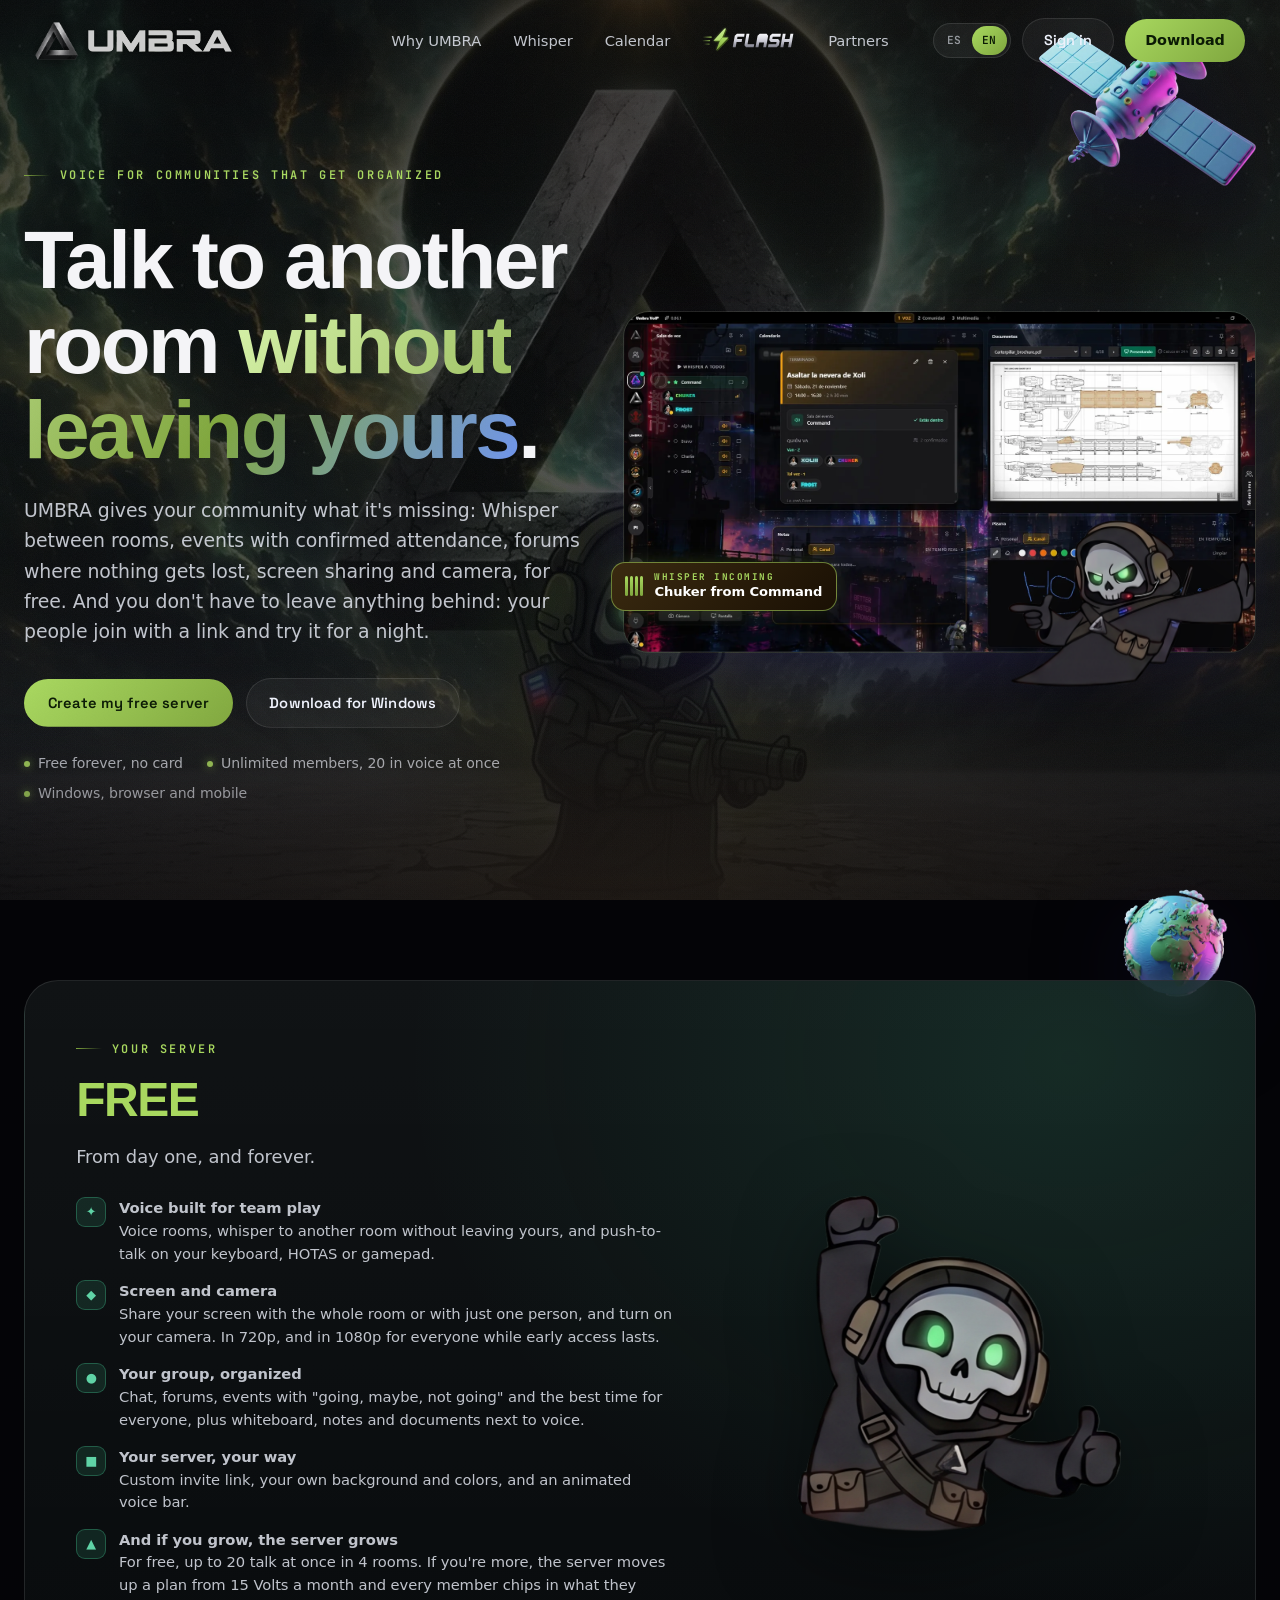
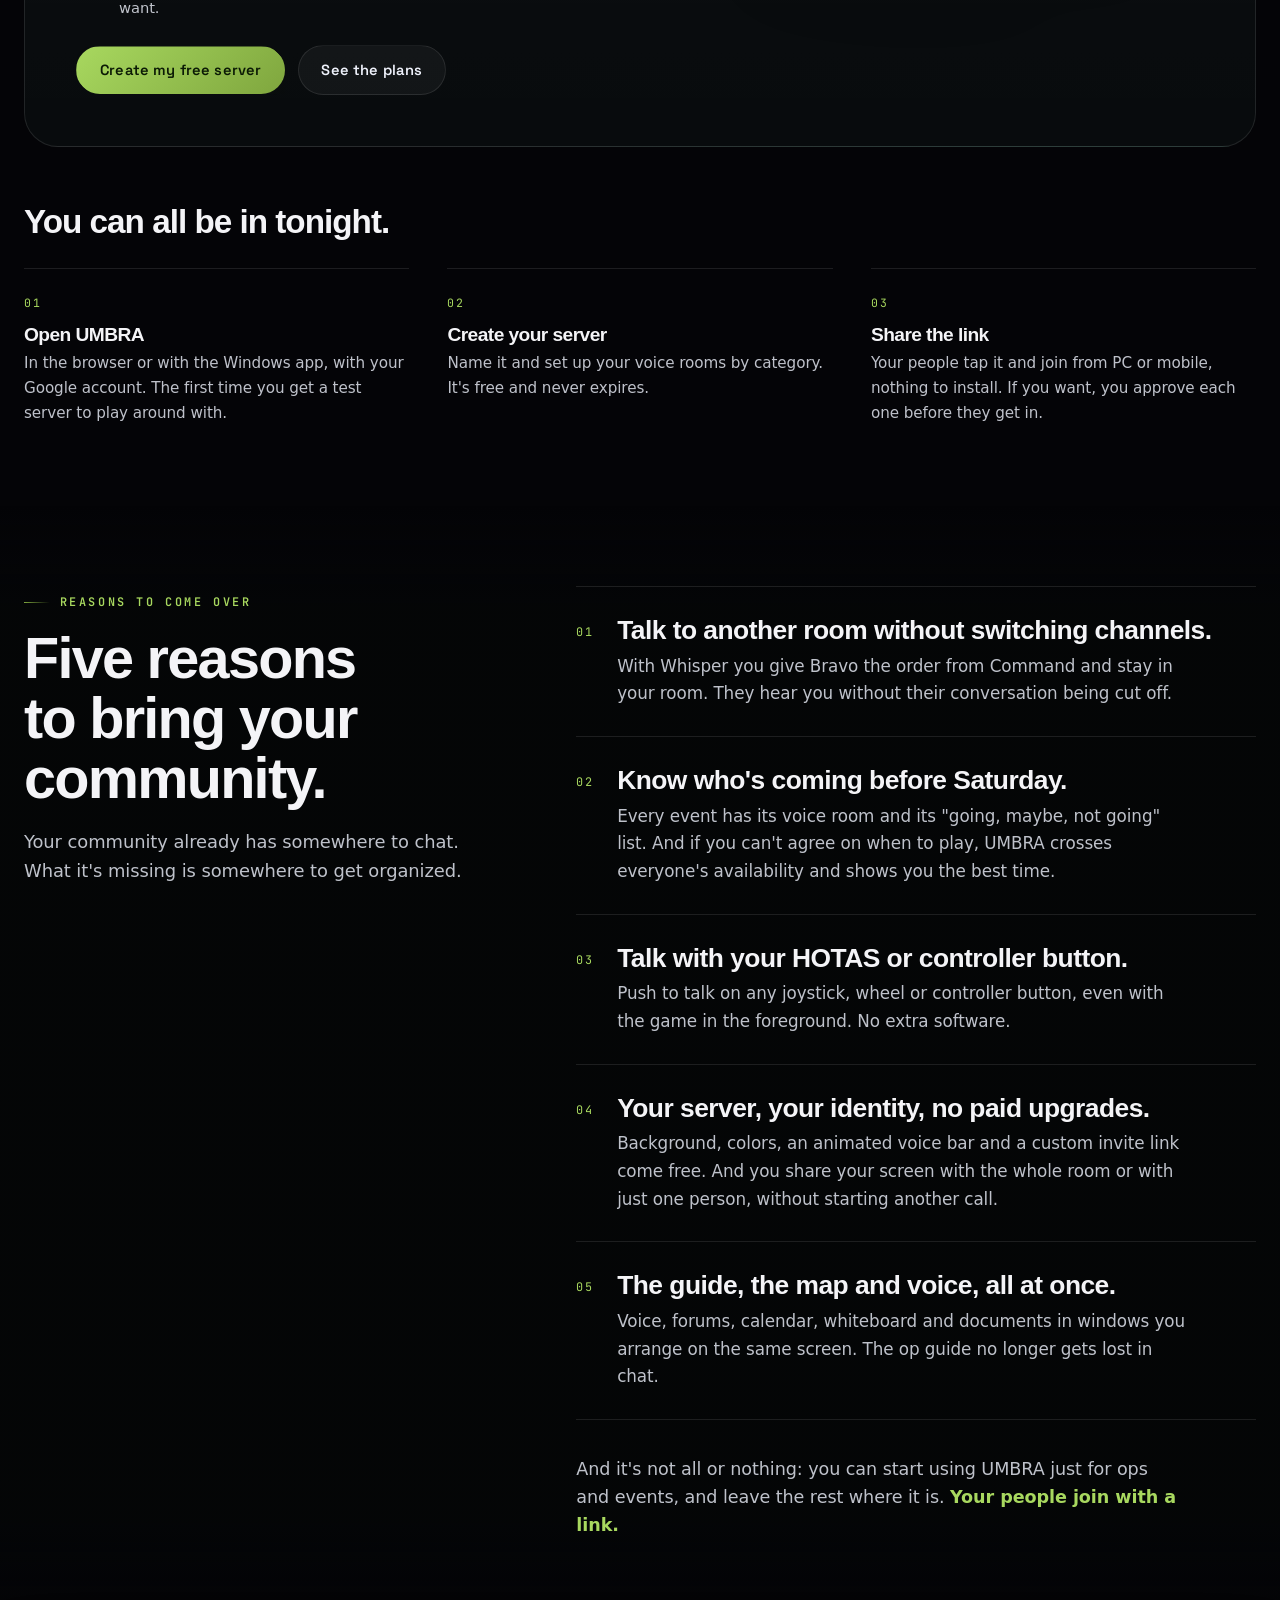
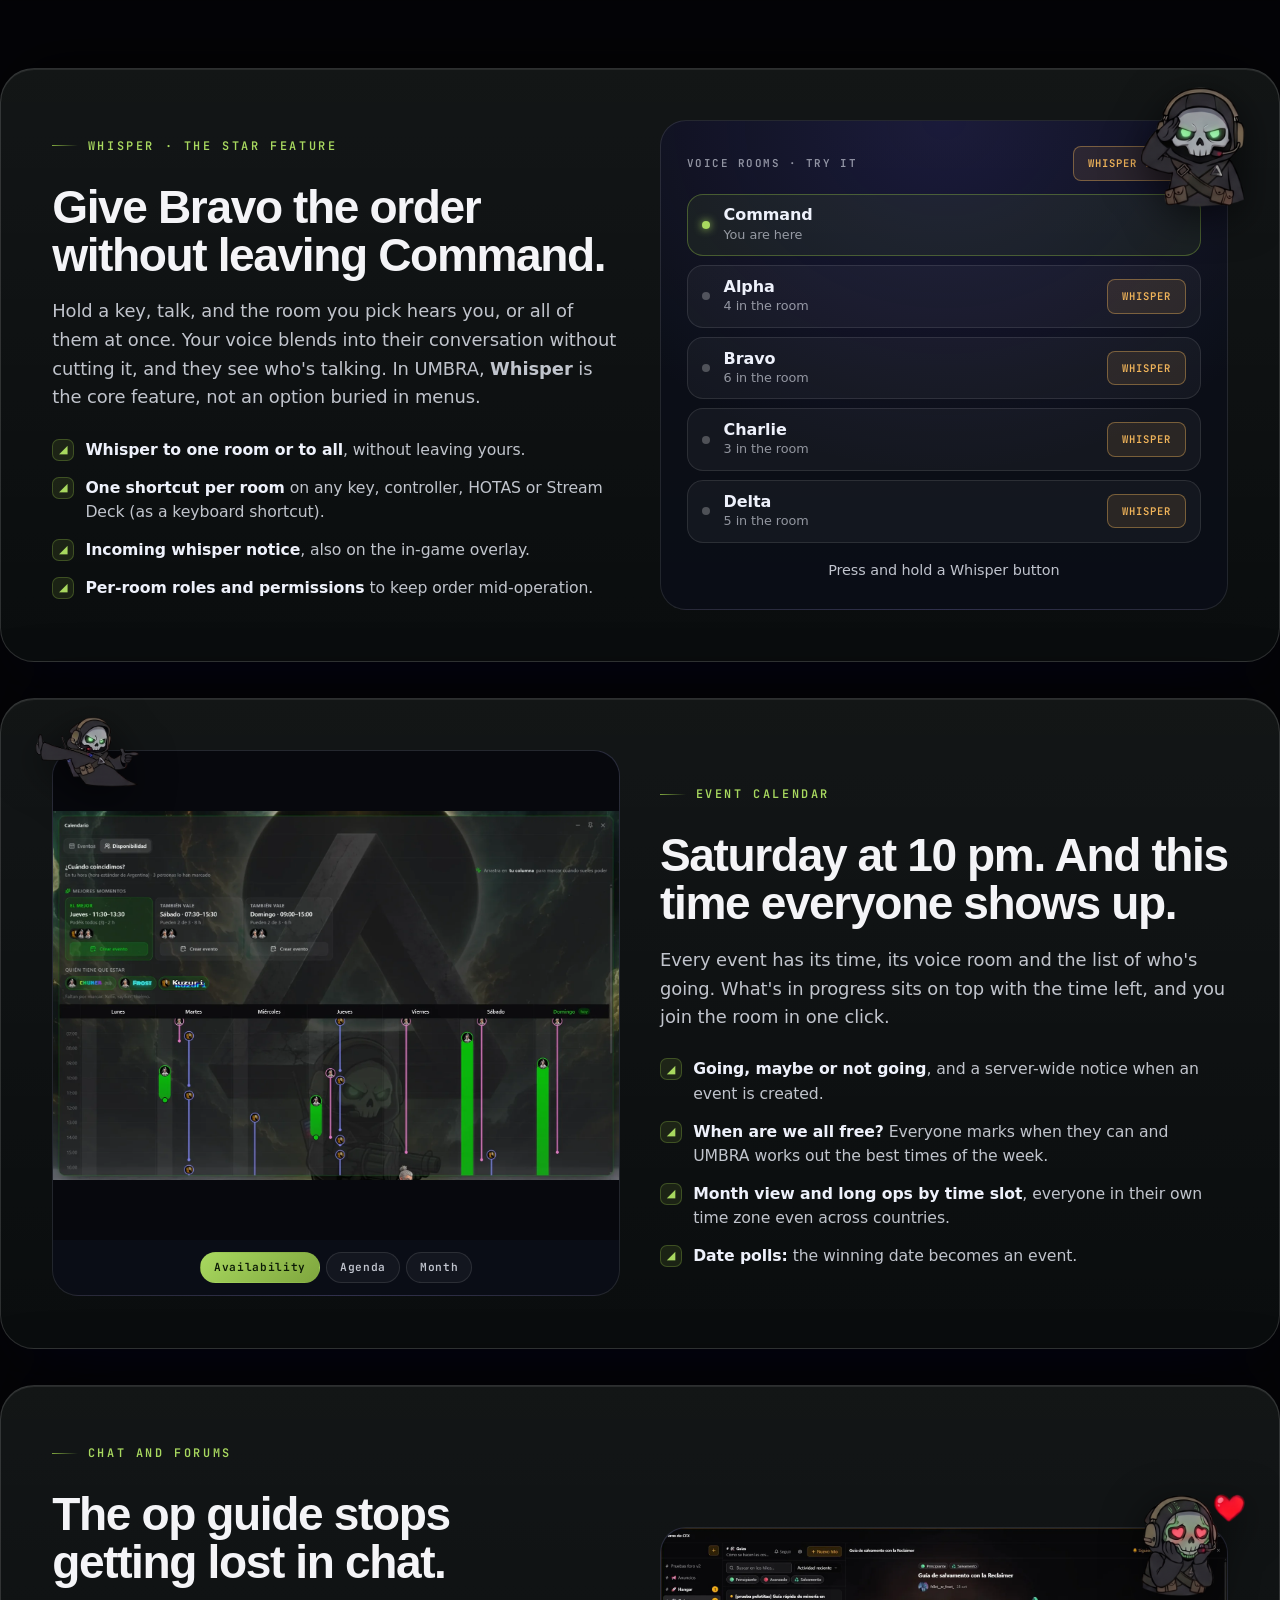
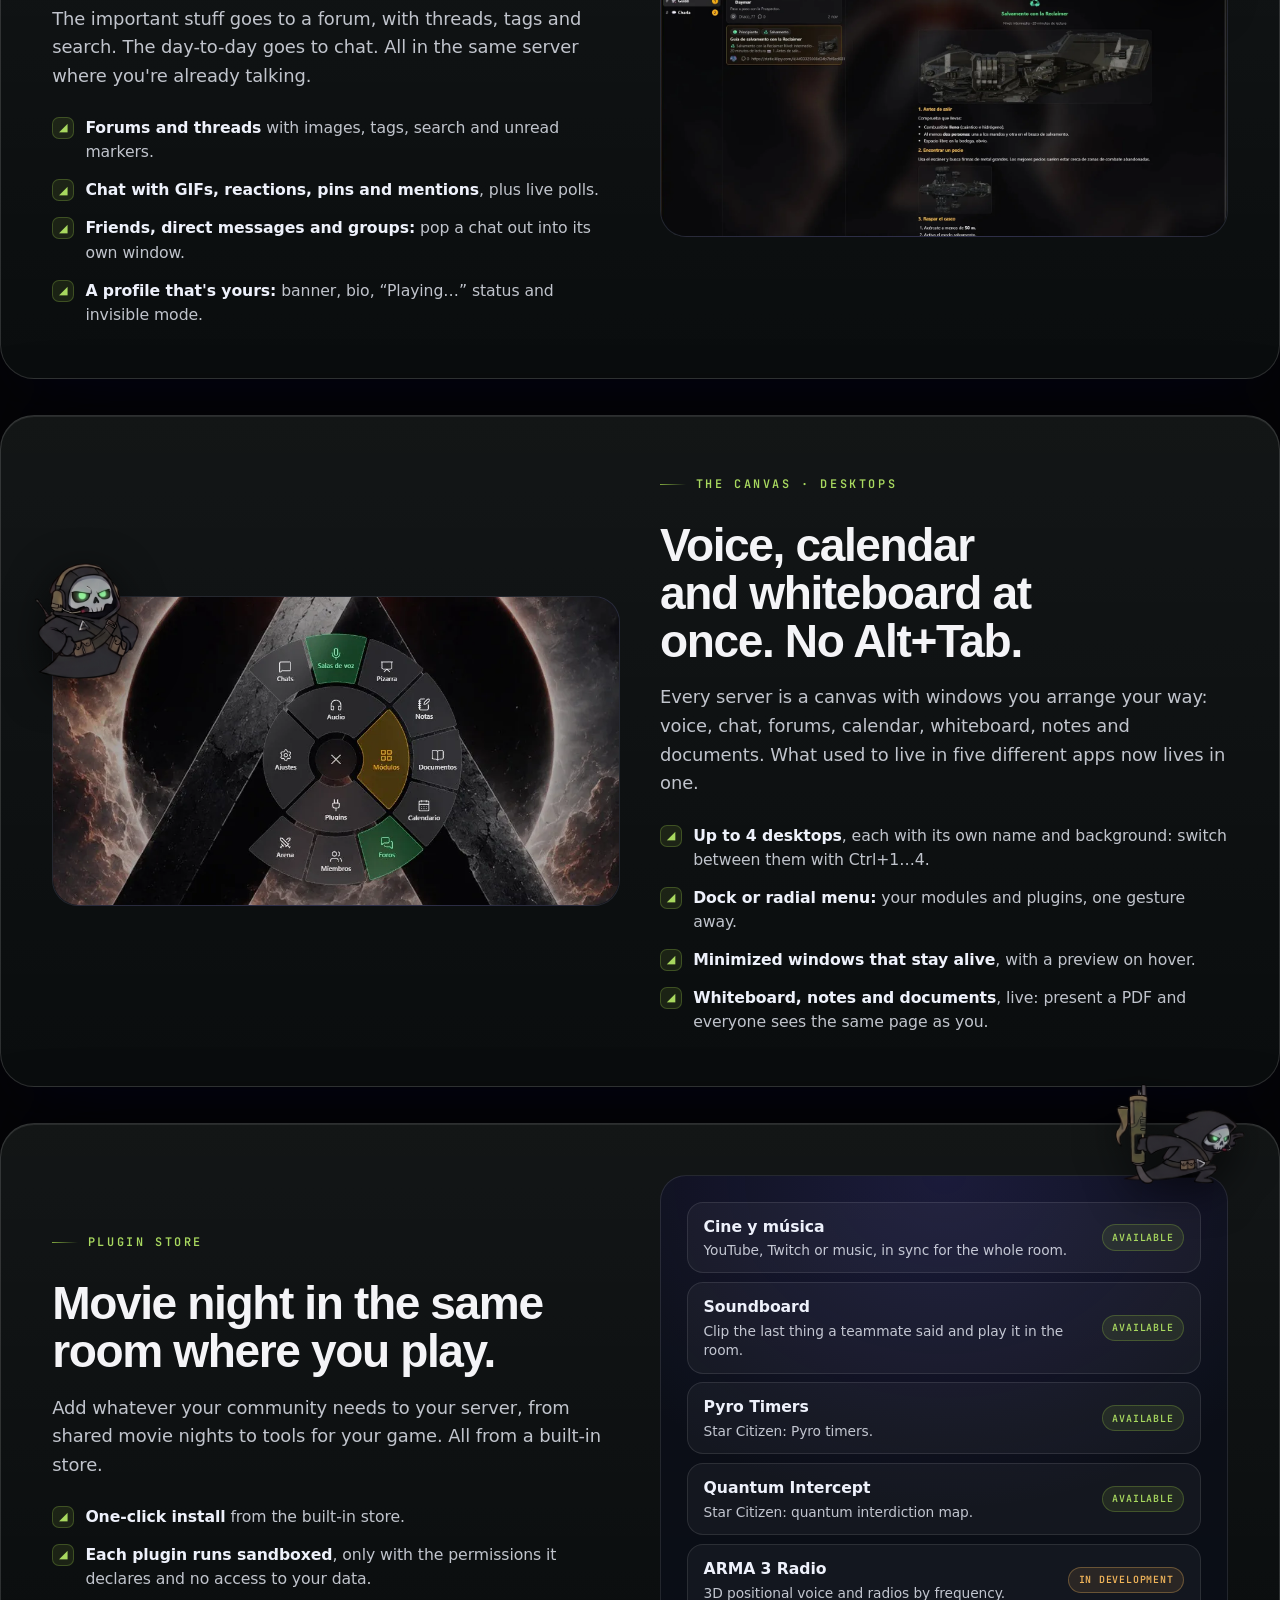
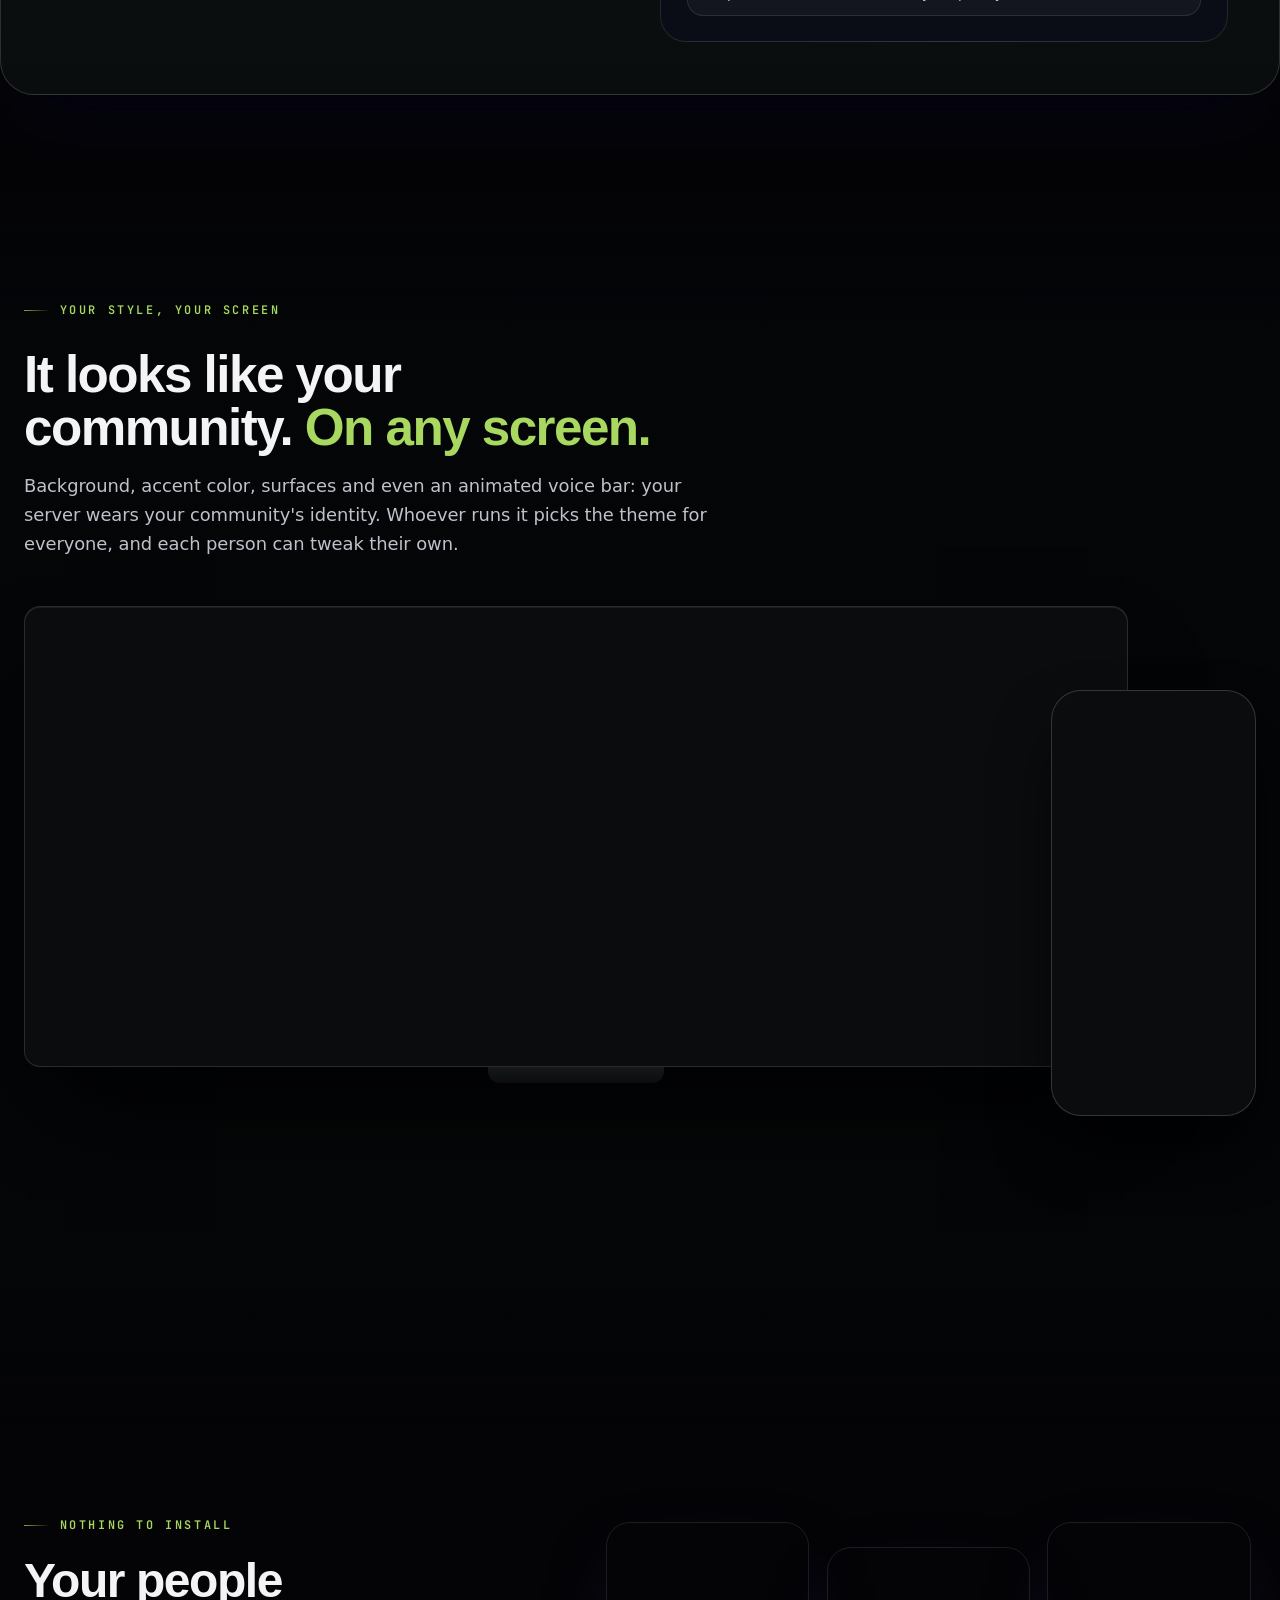
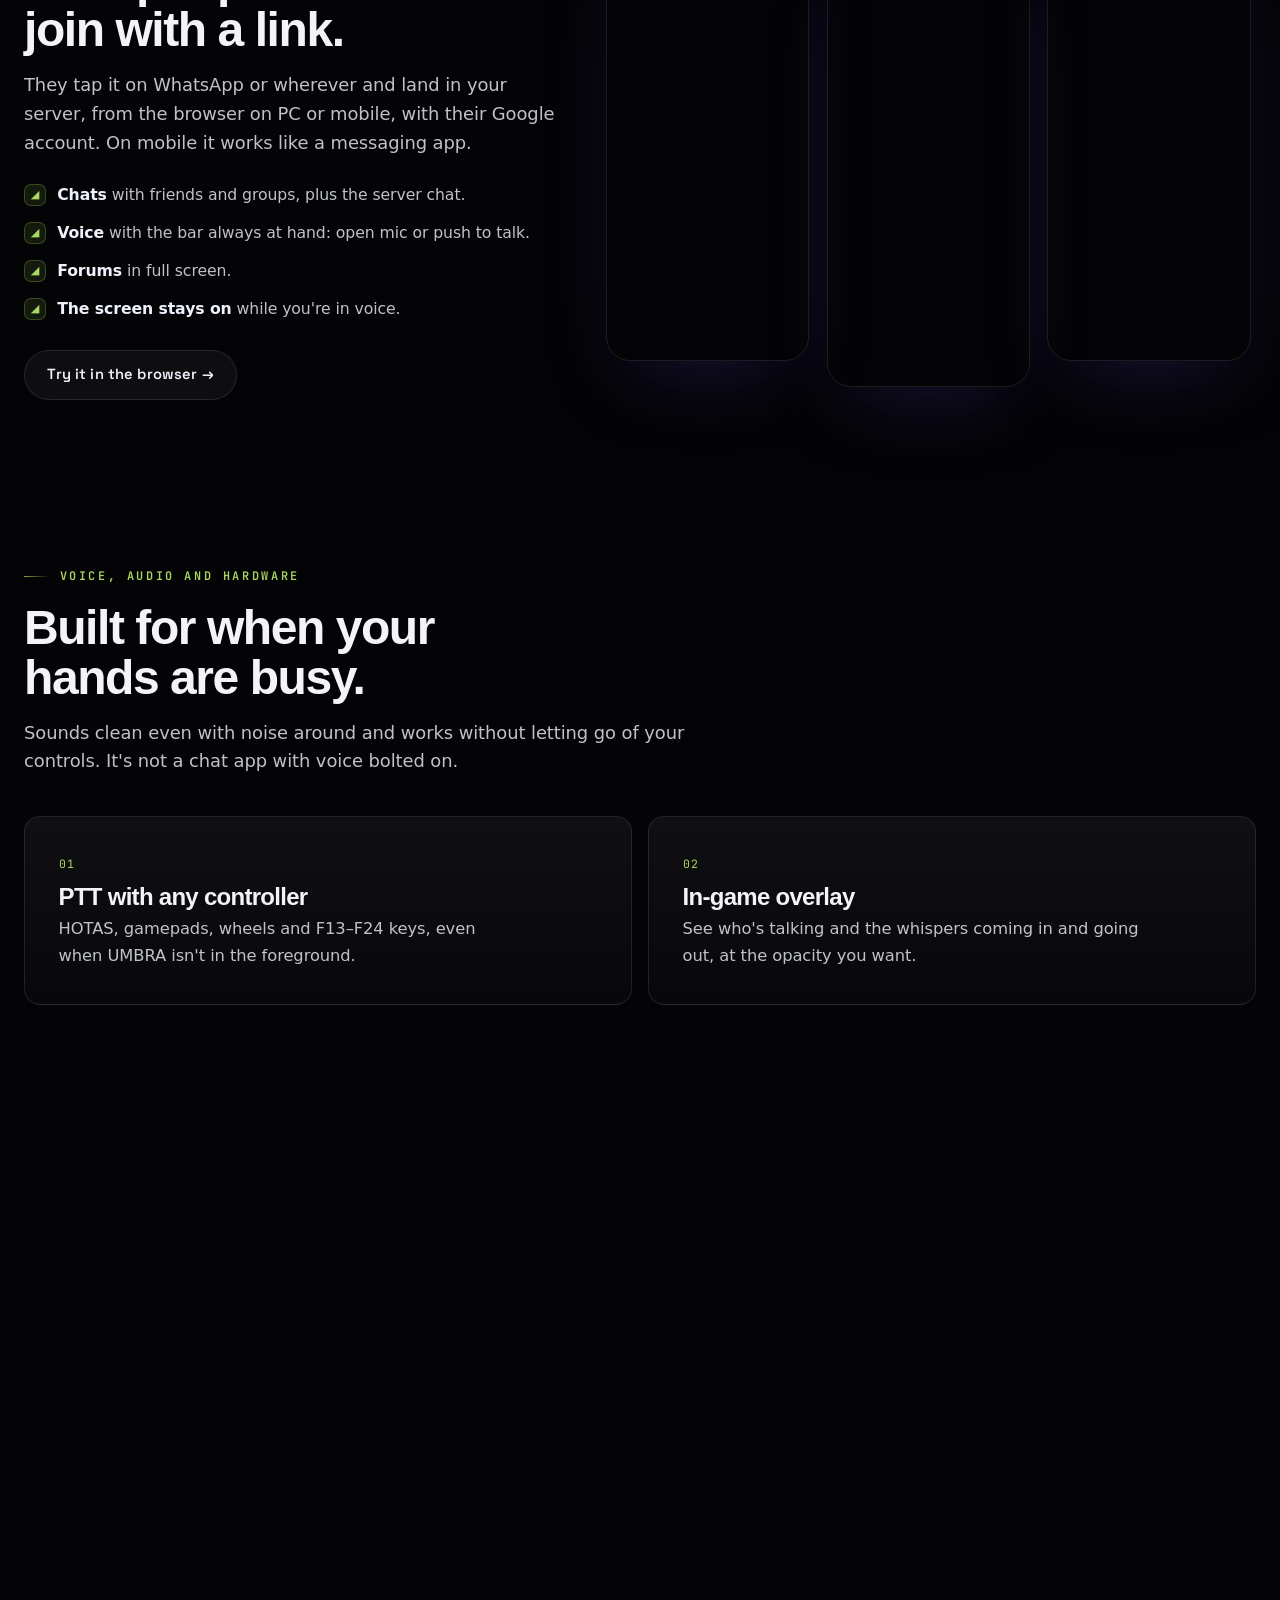
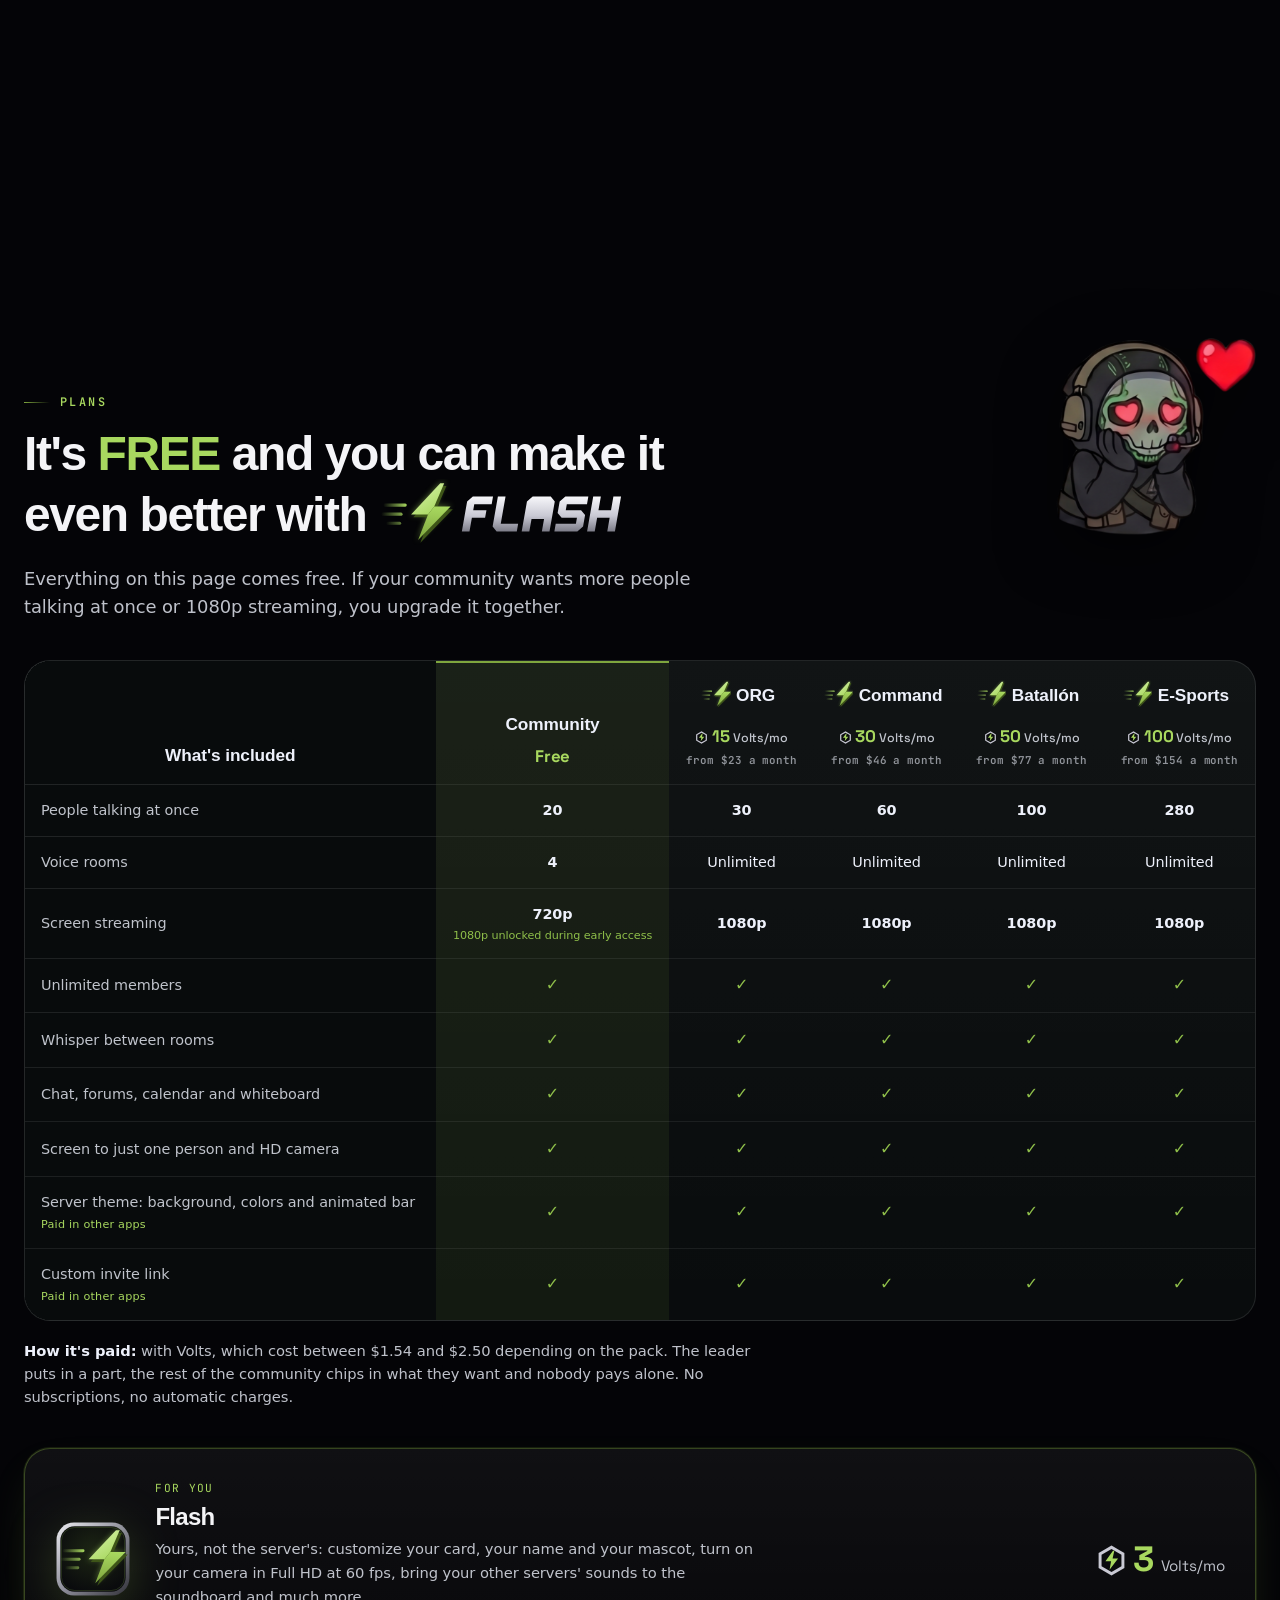
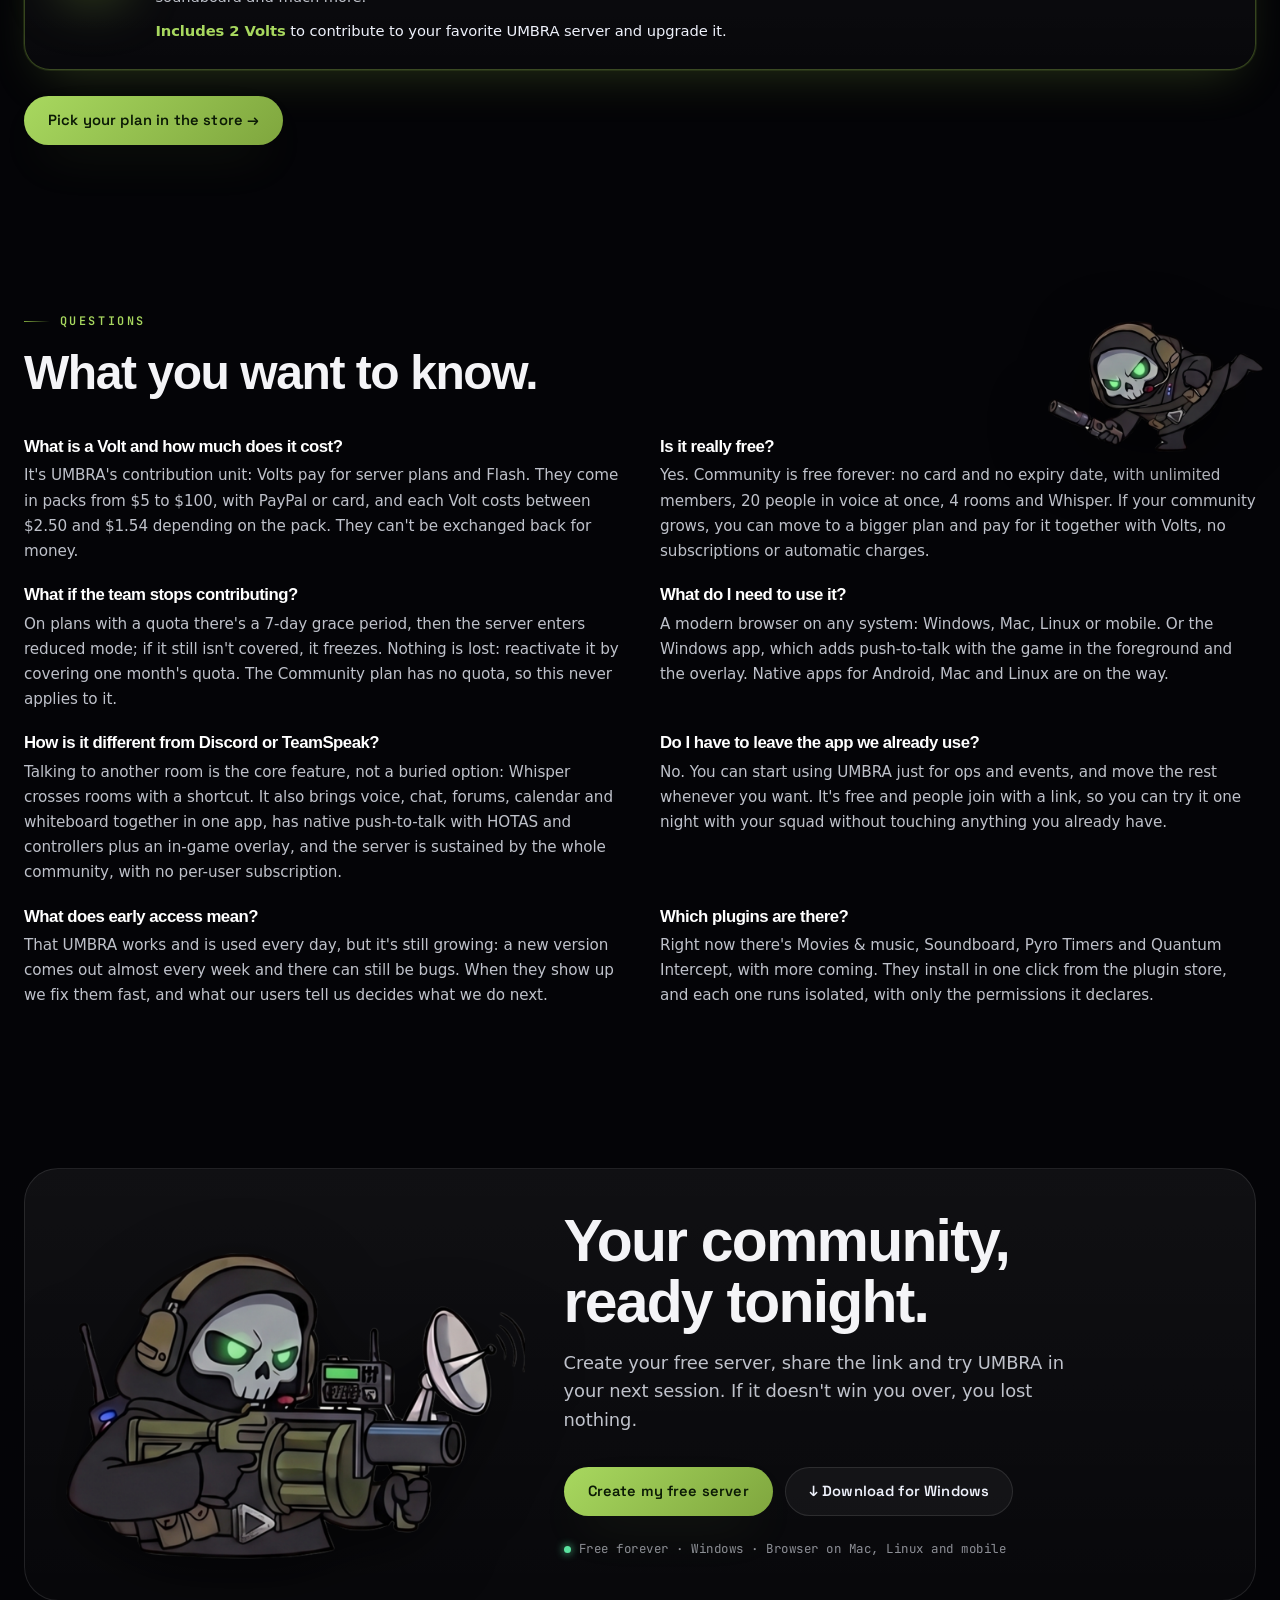
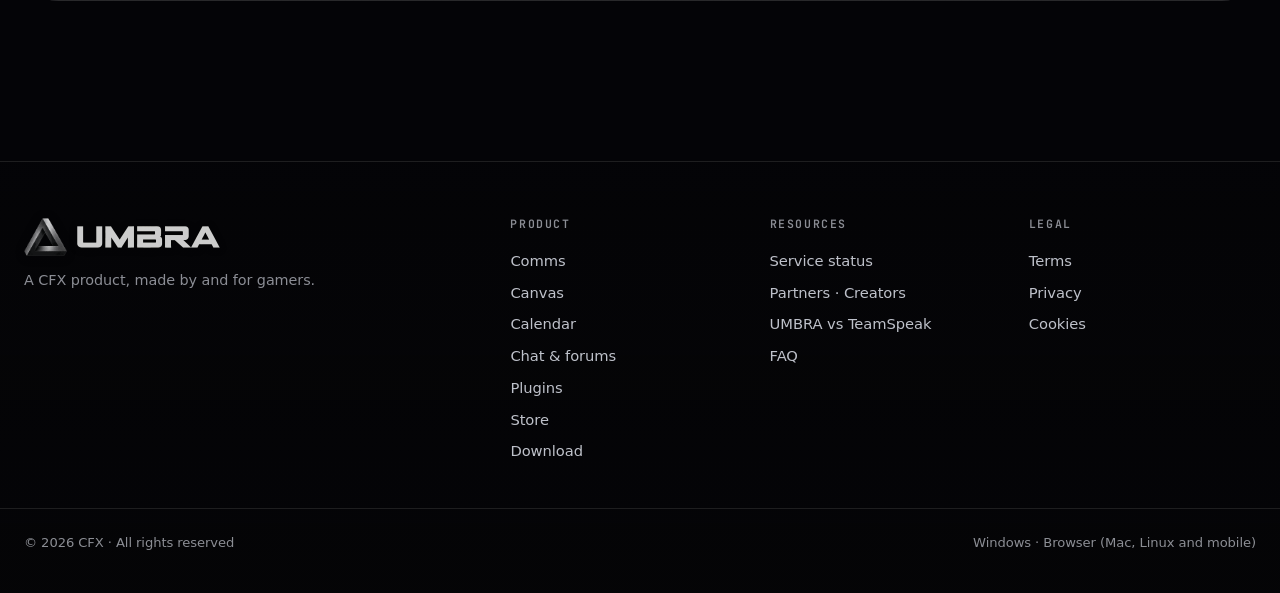
==== commit c0d769ac: "fix(web): el header de la portada es el mismo en todas las páginas - Un solo header (css/nav.css + j" ====
--- a/index.html
+++ b/index.html
@@ -161,98 +161,6 @@
     .kicker::before{content:'';width:26px;height:1px;background:linear-gradient(90deg,var(--gold),transparent)}
     .lead{color:var(--text-soft);font-size:1.12rem;max-width:60ch;line-height:1.6}
 
-    /* Nav */
-    .nav{position:fixed;top:0;left:0;right:0;z-index:var(--z-nav);display:grid;grid-template-columns:1fr auto 1fr;align-items:center;
-      padding:1.15rem 2.2rem;transition:background .3s,padding .3s,border-color .3s,backdrop-filter .3s;border-bottom:1px solid transparent}
-    .nav.scrolled{background:rgba(7,9,18,.72);backdrop-filter:blur(16px) saturate(120%);border-bottom-color:var(--line);padding:.7rem 2.2rem}
-    @media(max-width:880px){.nav,.nav.scrolled{padding-left:1.1rem;padding-right:1.1rem}}
-    .nav-logo{justify-self:start;display:flex;align-items:center;gap:.6rem;font-family:'Clash Display',sans-serif;font-weight:700;font-size:1.1rem;letter-spacing:.01em;color:#fff}
-    .nav-logo img{width:auto;height:38px;filter:drop-shadow(0 1px 5px rgba(0,0,0,.4))}
-    .nav-logo .nav-wordmark{width:auto;height:22px;filter:drop-shadow(0 1px 3px rgba(0,0,0,.5))}
-    .nav-links{justify-self:center;display:none;align-items:center;gap:.2rem}
-    @media(min-width:760px){.nav-links{display:flex}}
-    /* Entre 760 y 979 los enlaces se compactan y el nav deja de ser simétrico para que quepan */
-    @media(min-width:760px) and (max-width:979px){
-      .nav{grid-template-columns:auto 1fr auto;gap:.5rem}
-      .nav-links{gap:0}
-      .nav-links a{padding:.4rem .42rem;font-size:.8rem}
-      .nav-right .lang{display:none}
-    }
-    .nav-links a{padding:.5rem .9rem;font-size:.92rem;font-weight:500;color:var(--text-soft);border-radius:var(--r-pill);transition:background .2s,color .2s}
-    .nav-links a.nav-flash{display:inline-flex;align-items:center;padding-top:.25rem;padding-bottom:.25rem}
-    .nav-links a.nav-flash img{display:block;height:1.8em;width:auto;transition:filter .2s}
-    .nav-links a.nav-flash:hover img{filter:drop-shadow(0 0 8px rgba(168,216,95,.45))}
-    .nav-mobile a.nm-flash img{display:block;height:30px;width:auto}
-    .nav-links a:hover{background:rgba(255,255,255,.06);color:#fff}
-    .nav-right{justify-self:end;display:flex;align-items:center;gap:.7rem}
-    /* Botón hamburguesa: solo en móvil (<760) */
-    .nav-burger{display:none;width:42px;height:42px;align-items:center;justify-content:center;flex-direction:column;
-      background:rgba(255,255,255,.05);border:1px solid var(--line);border-radius:12px;cursor:pointer;transition:background .2s}
-    .nav-burger:hover{background:rgba(255,255,255,.09)}
-    .nav-burger span{display:block;width:18px;height:2px;background:#fff;border-radius:2px;transition:transform .25s,opacity .2s}
-    .nav-burger span+span{margin-top:4px}
-    .nav-burger[aria-expanded="true"] span:nth-child(1){transform:translateY(6px) rotate(45deg)}
-    .nav-burger[aria-expanded="true"] span:nth-child(2){opacity:0}
-    .nav-burger[aria-expanded="true"] span:nth-child(3){transform:translateY(-6px) rotate(-45deg)}
-    @media(max-width:759px){.nav-burger{display:inline-flex}}
-    /* Panel móvil desplegable — se muestra solo cuando está abierto y en móvil */
-    .nav-mobile{position:absolute;top:calc(100% + 6px);right:1.1rem;width:min(260px,calc(100vw - 2.2rem));
-      background:rgba(12,14,26,.97);backdrop-filter:blur(16px) saturate(120%);-webkit-backdrop-filter:blur(16px) saturate(120%);
-      border:1px solid var(--line);border-radius:16px;box-shadow:0 24px 48px -18px rgba(0,0,0,.7);
-      padding:.6rem;flex-direction:column;gap:.15rem;display:none;transform-origin:top right}
-    @media(max-width:759px){
-      .nav-mobile.open{display:flex;animation:navPop .18s ease both}
-    }
-    @keyframes navPop{from{opacity:0;transform:translateY(-8px)}to{opacity:1;transform:translateY(0)}}
-    .nav-mobile a{padding:.7rem .8rem;border-radius:10px;color:var(--text-soft);font-weight:500;font-size:.95rem;transition:background .2s,color .2s}
-    .nav-mobile a:hover,.nav-mobile a:focus-visible{background:rgba(255,255,255,.07);color:#fff}
-    .nav-mobile .nm-sep{height:1px;background:var(--line);margin:.35rem .2rem}
-    .nav-mobile .lang{display:inline-flex;align-self:flex-start;margin:.25rem .2rem 0}
-    /* En móvil el nav es flex (no grid): al ocultar los enlaces, el grid movía
-       nav-right a la columna central y encimaba el logo. Con flex, logo y
-       hamburguesa quedan en los extremos. El login/usuario viven en el panel. */
-    @media(max-width:759px){
-      .nav{display:flex;justify-content:space-between;align-items:center}
-      .nav-right .btn-login,.nav-right .user-menu{display:none}
-    }
-    .nm-login{display:flex;align-items:center;justify-content:center;gap:.4rem;width:100%;
-      padding:.72rem;border-radius:10px;border:0;cursor:pointer;
-      background:linear-gradient(135deg,var(--gold-hi),var(--gold));color:#0B1A05;font-weight:700;font-size:.95rem}
-    .nm-user{display:flex;flex-direction:column;gap:.5rem;padding:.2rem}
-    .nm-user-info{display:flex;align-items:center;gap:.6rem}
-    .nm-user .user-avatar{width:34px;height:34px;border-radius:50%;background-color:rgba(255,255,255,.12);background-size:cover;background-position:center;flex-shrink:0}
-    .nm-user-meta{display:flex;flex-direction:column;min-width:0}
-    .nm-user-meta .drawer-user-name{font-weight:600;color:#fff;font-size:.9rem}
-    .nm-user-meta .drawer-user-email{font-size:.76rem;color:var(--text-mute);overflow:hidden;text-overflow:ellipsis;white-space:nowrap}
-    .nm-signout{width:100%;padding:.6rem;border-radius:10px;border:1px solid var(--line);cursor:pointer;
-      background:rgba(255,255,255,.04);color:var(--text-soft);font-weight:500;font-size:.9rem}
-    .nm-signout:hover{background:rgba(255,255,255,.08);color:#fff}
-    .lang{display:inline-flex;background:rgba(255,255,255,.05);border:1px solid var(--line);border-radius:var(--r-pill);padding:.18rem}
-    .lang button{padding:.32rem .62rem;border-radius:var(--r-pill);font-family:'JetBrains Mono',monospace;font-size:.7rem;font-weight:600;letter-spacing:.05em;color:var(--text-mute);transition:.2s}
-    .lang button:hover{color:#fff}
-    .lang button.active{background:linear-gradient(135deg,var(--gold-hi),var(--gold));color:#0B1A05}
-    @media(max-width:540px){.lang{display:none}}
-    .nav-cta{
-      padding:0.6rem 1.3rem;border-radius:var(--r-pill);
-      background:linear-gradient(135deg,var(--gold-hi),var(--gold));color:#0B1A05;font-weight:700;font-size:0.9rem;
-      transition:transform 180ms,box-shadow 180ms;display:inline-flex;align-items:center;gap:0.35rem;
-    }
-    .nav-cta:hover{transform:translateY(-1px);box-shadow:0 10px 24px -8px rgba(127,166,62,0.4)}
-    .user-menu{position:relative}
-    .user-dropdown{
-      position:absolute;right:0;top:calc(100% + 0.5rem);min-width:160px;padding:0.4rem;
-      background:rgba(18,20,38,0.97);backdrop-filter:blur(12px);-webkit-backdrop-filter:blur(12px);
-      border:1px solid rgba(255,255,255,0.10);border-radius:var(--r);
-      box-shadow:0 20px 40px -16px rgba(0,0,0,0.6);
-      opacity:0;visibility:hidden;transform:translateY(-6px);
-      transition:opacity 160ms,transform 160ms,visibility 160ms;
-    }
-    .user-dropdown.open{opacity:1;visibility:visible;transform:translateY(0)}
-    .user-dropdown button{
-      display:block;width:100%;text-align:left;padding:0.6rem 0.8rem;border-radius:var(--r-sm);
-      font-size:0.88rem;font-weight:600;color:rgba(255,255,255,0.8);
-    }
-    .user-dropdown button:hover{background:rgba(255,255,255,0.08);color:#fff}
 
     .btn{display:inline-flex;align-items:center;gap:.45rem;border-radius:var(--r-pill);font-weight:600;font-size:.92rem;
       transition:transform .18s,box-shadow .18s,background .2s,border-color .2s}
@@ -421,18 +329,6 @@
     .chip.ok{color:var(--gold-hi);background:rgba(127,166,62,.14);border:1px solid rgba(127,166,62,.35)}
     .chip.dev{color:#F0B45A;background:rgba(240,180,90,.10);border:1px solid rgba(240,180,90,.32)}
 
-    /* Nav: la acción principal es descargar; iniciar sesión pasa a secundaria */
-    .nav-dl{display:none;align-items:center;padding:.6rem 1.25rem;border-radius:var(--r-pill);
-      background:linear-gradient(135deg,var(--gold-hi),var(--gold));color:#0B1A05;font-weight:700;font-size:.9rem;
-      transition:transform .18s,box-shadow .18s}
-    .nav-dl:hover{transform:translateY(-1px);box-shadow:0 10px 24px -8px rgba(127,166,62,.4)}
-    .nav-dl:active{transform:scale(.98)}
-    .nav-dl:focus-visible{outline:2px solid var(--gold-hi);outline-offset:3px}
-    @media(min-width:1100px){
-      .nav-dl{display:inline-flex}
-      .nav-right .btn-login{background:var(--glass);border:1px solid var(--line);color:var(--text);font-weight:600}
-      .nav-right .btn-login:hover{box-shadow:none;background:rgba(255,255,255,.09)}
-    }
 
     /* Hero: garantías debajo de los botones */
     .hero-trust{display:flex;flex-wrap:wrap;gap:.5rem 1.5rem;margin-top:1.6rem;font-size:.88rem;color:var(--text-soft)}
@@ -827,6 +723,7 @@
     ]
   }
   </script>
+  <link rel="stylesheet" href="/css/nav.css?v=20261123a" />
 </head>
 <body>
   <a class="skip" href="#main" data-i18n="a11y.skip">Saltar al contenido</a>
@@ -842,14 +739,14 @@
 
   <nav class="nav" id="topNav">
     <a class="nav-logo" href="/">
-      <img src="assets/logo-triangle.png" alt="" />
-      <img class="nav-wordmark" src="assets/wordmark-umbra.png" alt="UMBRA" />
+      <img src="/assets/logo-triangle.png" alt="" />
+      <img class="nav-wordmark" src="/assets/wordmark-umbra.png" alt="UMBRA" />
     </a>
     <div class="nav-links">
-      <a href="#problema" data-i18n="nav.why">Por qué UMBRA</a>
-      <a href="#comunicacion" data-i18n="nav.whisper">Whisper</a>
-      <a href="#calendario" data-i18n="nav.calendar">Calendario</a>
-      <a class="nav-flash" href="/tienda" aria-label="Flash · Tienda"><img src="assets/brand/flash-logo.svg" width="426" height="120" alt="Flash"></a>
+      <a href="/#problema" data-i18n="nav.why">Por qué UMBRA</a>
+      <a href="/#comunicacion" data-i18n="nav.whisper">Whisper</a>
+      <a href="/#calendario" data-i18n="nav.calendar">Calendario</a>
+      <a class="nav-flash" href="/tienda" aria-label="Flash · Tienda"><img src="/assets/brand/flash-logo.svg" width="426" height="120" alt="Flash"></a>
       <a href="/partners" data-i18n="nav.partners">Partners</a>
     </div>
     <div class="nav-right">
@@ -873,12 +770,11 @@
       </button>
     </div>
     <div class="nav-mobile" id="navMobile">
-      <a href="#comunicacion" data-i18n="nav.comms">Comunicación</a>
-      <a href="#canvas" data-i18n="nav.canvas">Canvas</a>
-      <a href="#plugins" data-i18n="nav.plugins">Plugins</a>
-      <a class="nm-flash" href="/tienda" aria-label="Flash · Tienda"><img src="assets/brand/flash-logo.svg" width="426" height="120" alt="Flash"></a>
+      <a href="/#problema" data-i18n="nav.why">Por qué UMBRA</a>
+      <a href="/#comunicacion" data-i18n="nav.whisper">Whisper</a>
+      <a href="/#calendario" data-i18n="nav.calendar">Calendario</a>
+      <a class="nm-flash" href="/tienda" aria-label="Flash · Tienda"><img src="/assets/brand/flash-logo.svg" width="426" height="120" alt="Flash"></a>
       <a href="/partners" data-i18n="nav.partners">Partners</a>
-      <a href="/tienda" data-i18n="nav.store">Tienda</a>
       <a href="/descargas" data-i18n="nav.downloads">Descargas</a>
       <div class="nm-sep"></div>
       <button class="drawer-login nm-login" type="button" data-i18n="t.nav.login">Iniciar sesión</button>
@@ -1332,11 +1228,6 @@
       'use strict';
       var reduce = matchMedia('(prefers-reduced-motion: reduce)').matches;
       if ('scrollRestoration' in history) history.scrollRestoration = 'manual';
-
-      // Nav scrolled
-      var nav = document.getElementById('topNav');
-      var onNav = function(){ nav.classList.toggle('scrolled', window.scrollY > 40); };
-      addEventListener('scroll', onNav, {passive:true}); onNav();
 
       // Reveal escalonado
       var io = new IntersectionObserver(function(es){
@@ -1425,26 +1316,9 @@
         }
       }
 
-      // ── Menú móvil (hamburguesa <760px) ──
-      var burger = document.getElementById('navBurger');
-      var navMobile = document.getElementById('navMobile');
-      if(burger && navMobile){
-        var closeNav = function(){ navMobile.classList.remove('open'); burger.setAttribute('aria-expanded','false'); };
-        burger.addEventListener('click', function(e){
-          e.stopPropagation();
-          var open = navMobile.classList.toggle('open');
-          burger.setAttribute('aria-expanded', open ? 'true' : 'false');
-        });
-        navMobile.querySelectorAll('a, .drawer-login, .drawer-user-signout').forEach(function(el){ el.addEventListener('click', closeNav); });
-        document.addEventListener('click', function(e){
-          if(navMobile.classList.contains('open') && !navMobile.contains(e.target) && !burger.contains(e.target)) closeNav();
-        });
-        document.addEventListener('keydown', function(e){ if(e.key === 'Escape') closeNav(); });
-        window.addEventListener('resize', function(){ if(window.innerWidth >= 760) closeNav(); });
-      }
-
     })();
   </script>
+  <script src="/js/nav.js?v=20261123a" defer></script>
   <script src="js/auth.js?v=20260701a" defer></script>
   <script src="js/taco-guide.js?v=20261122f" defer></script>
 
--- a/css/nav.css
+++ b/css/nav.css
@@ -0,0 +1,520 @@
+/* Header común de toda la web (umbra.cfx-software.com).
+   Sale del de la portada: mismo marcado en todas las páginas y mismas reglas.
+   Autocontenido: las variables van en .nav y .login-modal para que funcione
+   también en las páginas legales, que no cargan styles.css. */
+.nav,.login-modal{
+  --gold:#7FA63E; --gold-hi:#A8D85F; --gold-shine:#D6F2A8;
+  --text:#EEF1FB; --text-soft:rgba(238,241,251,.8); --text-mute:rgba(238,241,251,.58);
+  --glass:rgba(255,255,255,.045); --line:rgba(255,255,255,.10);
+  --r-sm:10px; --r:16px; --r-pill:999px; --z-nav:100;
+  --bg-elevated:#0c0c10; --bg-elevated-2:#15151a; --bg-elevated-3:#1c1c22;
+  --border:#25252c; --border-bright:#3a3a44; --border-strong:#555560;
+  --text-primary:#f4f4f7; --text-secondary:#a8a8b2; --text-tertiary:#6b6b75;
+  --silver-bright:#e0e0e8; --amber-glow:rgba(212,160,106,.35);
+  --font-display:'Space Grotesk',system-ui,sans-serif; --font-body:'Inter',system-ui,sans-serif;
+  --font-mono:'JetBrains Mono',ui-monospace,monospace;
+  --radius:8px; --radius-lg:14px;
+}
+.nav{font-family:'Satoshi',system-ui,sans-serif;line-height:1.6;color:var(--text)}
+:where(.nav,.login-modal) button{font:inherit;cursor:pointer;border:none;background:none;color:inherit}
+:where(.nav,.login-modal) a{color:inherit;text-decoration:none}
+:where(.nav,.login-modal) img{max-width:100%;display:block}
+.nav a:hover{text-decoration:none}
+.nav a.nav-dl,.nav a.nav-dl:hover{color:#0B1A05}
+.nav a.nav-logo:hover{color:#fff}
+.nav-offset{height:80px}
+.nav-right .btn-login,.nav-dl{white-space:nowrap}
+/* Entre 760 y 979 px el logo de Flash se encogía hasta desaparecer (img max-width:100% dentro de un flex) */
+.nav-links a.nav-flash{flex-shrink:0}
+.nav-links a.nav-flash img{max-width:none}
+@media(min-width:760px) and (max-width:899px){.nav-logo .nav-wordmark{display:none}}
+
+/* Botón Login del navbar (estado logged-out) */
+.btn-login {
+  display: inline-flex;
+  align-items: center;
+  gap: 0.5rem;
+  padding: 0.55rem 0.875rem;
+  background: transparent;
+  border: 1px solid var(--border-bright);
+  border-radius: var(--radius);
+  color: var(--text-secondary);
+  font-family: var(--font-display);
+  font-size: 0.9rem;
+  font-weight: 500;
+  letter-spacing: 0.005em;
+  transition: border-color 200ms ease, color 200ms ease, background 200ms ease;
+}
+
+.btn-login:hover {
+  border-color: var(--border-strong);
+  color: var(--silver-bright);
+  background: var(--bg-elevated);
+}
+
+.btn-login[hidden] { display: none; }
+
+/* User menu (estado logged-in) */
+.user-menu {
+  position: relative;
+}
+
+.user-menu[hidden] { display: none; }
+
+.user-toggle {
+  display: inline-flex;
+  align-items: center;
+  gap: 0.625rem;
+  padding: 0.4rem 0.75rem 0.4rem 0.4rem;
+  background: var(--bg-elevated);
+  border: 1px solid var(--border-bright);
+  border-radius: 999px;
+  font-family: var(--font-display);
+  font-size: 0.88rem;
+  color: var(--text-primary);
+  transition: border-color 200ms ease, background 200ms ease;
+}
+
+.user-toggle:hover {
+  border-color: var(--border-strong);
+  background: var(--bg-elevated-2);
+}
+
+.user-toggle .user-avatar {
+  width: 28px;
+  height: 28px;
+  border-radius: 50%;
+  flex-shrink: 0;
+}
+
+.user-toggle .user-name {
+  max-width: 110px;
+  overflow: hidden;
+  text-overflow: ellipsis;
+  white-space: nowrap;
+}
+
+.user-toggle .user-chevron {
+  opacity: 0.7;
+  transition: transform 200ms ease;
+}
+
+.user-toggle[aria-expanded="true"] .user-chevron {
+  transform: rotate(180deg);
+}
+
+/* Avatar — funciona como <img> con src o como circle generado */
+.user-avatar {
+  display: inline-block;
+  background: var(--bg-elevated-3);
+  border: 1px solid var(--border-bright);
+  object-fit: cover;
+  position: relative;
+}
+
+.user-avatar.no-image {
+  display: flex;
+  align-items: center;
+  justify-content: center;
+  font-family: var(--font-mono);
+  font-weight: 600;
+  font-size: 0.8rem;
+  color: var(--silver-bright);
+  background: hsl(var(--avatar-h, 220), 25%, 18%);
+  border-color: hsl(var(--avatar-h, 220), 25%, 30%);
+}
+
+.user-avatar.no-image::before {
+  content: attr(data-initial);
+}
+
+/* User dropdown */
+.user-dropdown {
+  position: absolute;
+  top: calc(100% + 0.5rem);
+  right: 0;
+  min-width: 180px;
+  background: var(--bg-elevated);
+  border: 1px solid var(--border-bright);
+  border-radius: var(--radius);
+  box-shadow: 0 16px 40px -12px rgba(0,0,0,0.6), 0 0 0 1px rgba(255,255,255,0.02) inset;
+  padding: 0.375rem;
+  z-index: 110;
+  opacity: 0;
+  visibility: hidden;
+  transform: translateY(-6px);
+  transition: opacity 180ms ease, transform 180ms ease, visibility 180ms ease;
+}
+
+.user-dropdown.open {
+  opacity: 1;
+  visibility: visible;
+  transform: translateY(0);
+}
+
+.user-option {
+  display: flex;
+  align-items: center;
+  gap: 0.625rem;
+  width: 100%;
+  padding: 0.625rem 0.75rem;
+  font-family: var(--font-body);
+  font-size: 0.9rem;
+  color: var(--text-secondary);
+  text-align: left;
+  border-radius: 6px;
+  transition: background 150ms ease, color 150ms ease;
+}
+
+.user-option:hover {
+  background: var(--bg-elevated-2);
+  color: var(--text-primary);
+}
+
+/* Drawer login button (mobile) */
+.drawer-login {
+  display: flex;
+  align-items: center;
+  justify-content: center;
+  gap: 0.625rem;
+  margin-top: 0.25rem;
+  padding: 0.875rem 1rem;
+  background: var(--bg-elevated);
+  border: 1px solid var(--border-bright);
+  border-radius: var(--radius);
+  color: var(--text-primary);
+  font-family: var(--font-display);
+  font-size: 0.95rem;
+  font-weight: 500;
+}
+
+.drawer-login[hidden] { display: none; }
+.drawer-login:hover { border-color: var(--border-strong); }
+
+/* Drawer user info (mobile, logged-in) */
+.drawer-user {
+  margin-top: 0.5rem;
+  padding: 1rem;
+  background: var(--bg-elevated);
+  border: 1px solid var(--border);
+  border-radius: var(--radius);
+}
+
+.drawer-user[hidden] { display: none; }
+
+.drawer-user-info {
+  display: flex;
+  align-items: center;
+  gap: 0.75rem;
+  margin-bottom: 0.875rem;
+}
+
+.drawer-user-info .user-avatar {
+  width: 40px; height: 40px;
+  border-radius: 50%;
+  flex-shrink: 0;
+}
+
+.drawer-user-info .user-avatar.no-image { font-size: 1.05rem; }
+
+.drawer-user-meta {
+  display: flex;
+  flex-direction: column;
+  min-width: 0;
+}
+
+.drawer-user-name {
+  font-family: var(--font-display);
+  font-weight: 600;
+  font-size: 0.95rem;
+  color: var(--text-primary);
+  white-space: nowrap;
+  overflow: hidden;
+  text-overflow: ellipsis;
+}
+
+.drawer-user-email {
+  font-family: var(--font-mono);
+  font-size: 0.74rem;
+  color: var(--text-tertiary);
+  white-space: nowrap;
+  overflow: hidden;
+  text-overflow: ellipsis;
+}
+
+.drawer-user-signout {
+  width: 100%;
+  padding: 0.625rem;
+  background: transparent;
+  border: 1px solid var(--border-bright);
+  border-radius: 6px;
+  font-family: var(--font-display);
+  font-size: 0.85rem;
+  color: var(--text-secondary);
+  transition: border-color 150ms ease, color 150ms ease;
+}
+
+.drawer-user-signout:hover {
+  border-color: var(--border-strong);
+  color: var(--text-primary);
+}
+
+/* ─── Login modal ─────────────────────────────────────────── */
+
+.login-modal {
+  position: fixed;
+  inset: 0;
+  z-index: 200;
+  display: flex;
+  align-items: center;
+  justify-content: center;
+  padding: 1.5rem;
+  opacity: 0;
+  visibility: hidden;
+  transition: opacity 220ms ease, visibility 220ms ease;
+}
+
+.login-modal[hidden] { display: none; }
+
+.login-modal.open {
+  opacity: 1;
+  visibility: visible;
+}
+
+.login-modal-backdrop {
+  position: absolute;
+  inset: 0;
+  background: rgba(2, 2, 4, 0.78);
+  backdrop-filter: blur(8px) saturate(140%);
+  -webkit-backdrop-filter: blur(8px) saturate(140%);
+}
+
+.login-modal-content {
+  position: relative;
+  width: 100%;
+  max-width: 420px;
+  background: var(--bg-elevated);
+  border: 1px solid var(--border-bright);
+  border-radius: var(--radius-lg);
+  padding: clamp(1.75rem, 4vw, 2.5rem);
+  box-shadow: 0 32px 80px -20px rgba(0,0,0,0.8), 0 0 60px -20px var(--amber-glow);
+  transform: translateY(8px) scale(0.98);
+  transition: transform 220ms cubic-bezier(0.2, 0.7, 0.2, 1);
+}
+
+.login-modal.open .login-modal-content {
+  transform: translateY(0) scale(1);
+}
+
+.login-modal-close {
+  position: absolute;
+  top: 0.75rem;
+  right: 0.75rem;
+  width: 32px;
+  height: 32px;
+  display: flex;
+  align-items: center;
+  justify-content: center;
+  border-radius: 6px;
+  color: var(--text-tertiary);
+  transition: color 150ms ease, background 150ms ease;
+}
+
+.login-modal-close:hover {
+  color: var(--text-primary);
+  background: var(--bg-elevated-2);
+}
+
+.login-modal-header {
+  text-align: center;
+  margin-bottom: 1.75rem;
+}
+
+.login-modal-mark {
+  width: 56px;
+  height: 56px;
+  margin: 0 auto 1rem;
+  filter: drop-shadow(0 0 16px rgba(212, 160, 106, 0.18));
+}
+
+.login-modal-header h3 {
+  font-family: var(--font-display);
+  font-size: 1.4rem;
+  font-weight: 600;
+  letter-spacing: -0.015em;
+  color: var(--text-primary);
+  margin-bottom: 0.5rem;
+}
+
+.login-modal-header p {
+  font-size: 0.95rem;
+  color: var(--text-secondary);
+}
+
+/* Botón "Sign in with Google" — estilo dark approved by Google branding */
+.btn-google-signin {
+  width: 100%;
+  display: flex;
+  align-items: center;
+  justify-content: center;
+  gap: 0.75rem;
+  padding: 0.875rem 1.25rem;
+  background: #f8f9fa;
+  color: #1f1f1f;
+  border: 1px solid transparent;
+  border-radius: var(--radius);
+  font-family: 'Roboto', var(--font-body);
+  font-size: 0.95rem;
+  font-weight: 500;
+  letter-spacing: 0.005em;
+  cursor: pointer;
+  transition: background 150ms ease, box-shadow 150ms ease, transform 100ms ease;
+}
+
+.btn-google-signin:hover {
+  background: #fff;
+  box-shadow: 0 4px 12px -2px rgba(255,255,255,0.1), 0 0 0 1px rgba(255,255,255,0.15);
+}
+
+.btn-google-signin:active { transform: translateY(1px); }
+
+.btn-google-signin svg { flex-shrink: 0; }
+
+.login-error {
+  margin-top: 1rem;
+  padding: 0.75rem 1rem;
+  background: rgba(220, 60, 60, 0.08);
+  border: 1px solid rgba(220, 60, 60, 0.4);
+  border-radius: var(--radius);
+  font-size: 0.88rem;
+  color: #f8a8a8;
+  text-align: center;
+}
+
+.login-error[hidden] { display: none; }
+
+.login-modal-note {
+  margin-top: 1.5rem;
+  padding-top: 1.25rem;
+  border-top: 1px solid var(--border);
+  font-family: var(--font-mono);
+  font-size: 0.72rem;
+  letter-spacing: 0.05em;
+  color: var(--text-tertiary);
+  text-align: center;
+  line-height: 1.5;
+}
+
+/* Mobile: navbar más compacto, ocultar botón Login (queda en drawer) */
+@media (max-width: 880px) {
+  .btn-login,
+  .user-menu {
+display: none;
+  }
+}
+
+/* Nav */
+.nav{position:fixed;top:0;left:0;right:0;z-index:var(--z-nav);display:grid;grid-template-columns:1fr auto 1fr;align-items:center;
+  padding:1.15rem 2.2rem;transition:background .3s,padding .3s,border-color .3s,backdrop-filter .3s;border-bottom:1px solid transparent}
+.nav.scrolled{background:rgba(7,9,18,.72);backdrop-filter:blur(16px) saturate(120%);border-bottom-color:var(--line);padding:.7rem 2.2rem}
+@media(max-width:880px){.nav,.nav.scrolled{padding-left:1.1rem;padding-right:1.1rem}}
+.nav-logo{justify-self:start;display:flex;align-items:center;gap:.6rem;font-family:'Clash Display',sans-serif;font-weight:700;font-size:1.1rem;letter-spacing:.01em;color:#fff}
+.nav-logo img{width:auto;height:38px;filter:drop-shadow(0 1px 5px rgba(0,0,0,.4))}
+.nav-logo .nav-wordmark{width:auto;height:22px;filter:drop-shadow(0 1px 3px rgba(0,0,0,.5))}
+.nav-links{justify-self:center;display:none;align-items:center;gap:.2rem}
+@media(min-width:760px){.nav-links{display:flex}}
+/* Entre 760 y 979 los enlaces se compactan y el nav deja de ser simétrico para que quepan */
+@media(min-width:760px) and (max-width:979px){
+  .nav{grid-template-columns:auto 1fr auto;gap:.5rem}
+  .nav-links{gap:0}
+  .nav-links a{padding:.4rem .42rem;font-size:.8rem}
+  .nav-right .lang{display:none}
+}
+.nav-links a{padding:.5rem .9rem;font-size:.92rem;font-weight:500;color:var(--text-soft);border-radius:var(--r-pill);transition:background .2s,color .2s}
+.nav-links a.nav-flash{display:inline-flex;align-items:center;padding-top:.25rem;padding-bottom:.25rem}
+.nav-links a.nav-flash img{display:block;height:1.8em;width:auto;transition:filter .2s}
+.nav-links a.nav-flash:hover img{filter:drop-shadow(0 0 8px rgba(168,216,95,.45))}
+.nav-mobile a.nm-flash img{display:block;height:30px;width:auto}
+.nav-links a:hover{background:rgba(255,255,255,.06);color:#fff}
+.nav-right{justify-self:end;display:flex;align-items:center;gap:.7rem}
+/* Botón hamburguesa: solo en móvil (<760) */
+.nav-burger{display:none;width:42px;height:42px;align-items:center;justify-content:center;flex-direction:column;
+  background:rgba(255,255,255,.05);border:1px solid var(--line);border-radius:12px;cursor:pointer;transition:background .2s}
+.nav-burger:hover{background:rgba(255,255,255,.09)}
+.nav-burger span{display:block;width:18px;height:2px;background:#fff;border-radius:2px;transition:transform .25s,opacity .2s}
+.nav-burger span+span{margin-top:4px}
+.nav-burger[aria-expanded="true"] span:nth-child(1){transform:translateY(6px) rotate(45deg)}
+.nav-burger[aria-expanded="true"] span:nth-child(2){opacity:0}
+.nav-burger[aria-expanded="true"] span:nth-child(3){transform:translateY(-6px) rotate(-45deg)}
+@media(max-width:759px){.nav-burger{display:inline-flex}}
+/* Panel móvil desplegable — se muestra solo cuando está abierto y en móvil */
+.nav-mobile{position:absolute;top:calc(100% + 6px);right:1.1rem;width:min(260px,calc(100vw - 2.2rem));
+  background:rgba(12,14,26,.97);backdrop-filter:blur(16px) saturate(120%);-webkit-backdrop-filter:blur(16px) saturate(120%);
+  border:1px solid var(--line);border-radius:16px;box-shadow:0 24px 48px -18px rgba(0,0,0,.7);
+  padding:.6rem;flex-direction:column;gap:.15rem;display:none;transform-origin:top right}
+@media(max-width:759px){
+  .nav-mobile.open{display:flex;animation:navPop .18s ease both}
+}
+@keyframes navPop{from{opacity:0;transform:translateY(-8px)}to{opacity:1;transform:translateY(0)}}
+.nav-mobile a{padding:.7rem .8rem;border-radius:10px;color:var(--text-soft);font-weight:500;font-size:.95rem;transition:background .2s,color .2s}
+.nav-mobile a:hover,.nav-mobile a:focus-visible{background:rgba(255,255,255,.07);color:#fff}
+.nav-mobile .nm-sep{height:1px;background:var(--line);margin:.35rem .2rem}
+.nav-mobile .lang{display:inline-flex;align-self:flex-start;margin:.25rem .2rem 0}
+/* En móvil el nav es flex (no grid): al ocultar los enlaces, el grid movía
+   nav-right a la columna central y encimaba el logo. Con flex, logo y
+   hamburguesa quedan en los extremos. El login/usuario viven en el panel. */
+@media(max-width:759px){
+  .nav{display:flex;justify-content:space-between;align-items:center}
+  .nav-right .btn-login,.nav-right .user-menu{display:none}
+}
+.nm-login{display:flex;align-items:center;justify-content:center;gap:.4rem;width:100%;
+  padding:.72rem;border-radius:10px;border:0;cursor:pointer;
+  background:linear-gradient(135deg,var(--gold-hi),var(--gold));color:#0B1A05;font-weight:700;font-size:.95rem}
+.nm-user{display:flex;flex-direction:column;gap:.5rem;padding:.2rem}
+.nm-user-info{display:flex;align-items:center;gap:.6rem}
+.nm-user .user-avatar{width:34px;height:34px;border-radius:50%;background-color:rgba(255,255,255,.12);background-size:cover;background-position:center;flex-shrink:0}
+.nm-user-meta{display:flex;flex-direction:column;min-width:0}
+.nm-user-meta .drawer-user-name{font-weight:600;color:#fff;font-size:.9rem}
+.nm-user-meta .drawer-user-email{font-size:.76rem;color:var(--text-mute);overflow:hidden;text-overflow:ellipsis;white-space:nowrap}
+.nm-signout{width:100%;padding:.6rem;border-radius:10px;border:1px solid var(--line);cursor:pointer;
+  background:rgba(255,255,255,.04);color:var(--text-soft);font-weight:500;font-size:.9rem}
+.nm-signout:hover{background:rgba(255,255,255,.08);color:#fff}
+.lang{display:inline-flex;background:rgba(255,255,255,.05);border:1px solid var(--line);border-radius:var(--r-pill);padding:.18rem}
+.lang button{padding:.32rem .62rem;border-radius:var(--r-pill);font-family:'JetBrains Mono',monospace;font-size:.7rem;font-weight:600;letter-spacing:.05em;color:var(--text-mute);transition:.2s}
+.lang button:hover{color:#fff}
+.lang button.active{background:linear-gradient(135deg,var(--gold-hi),var(--gold));color:#0B1A05}
+@media(max-width:540px){.lang{display:none}}
+.nav-cta{
+  padding:0.6rem 1.3rem;border-radius:var(--r-pill);
+  background:linear-gradient(135deg,var(--gold-hi),var(--gold));color:#0B1A05;font-weight:700;font-size:0.9rem;
+  transition:transform 180ms,box-shadow 180ms;display:inline-flex;align-items:center;gap:0.35rem;
+}
+.nav-cta:hover{transform:translateY(-1px);box-shadow:0 10px 24px -8px rgba(127,166,62,0.4)}
+.user-menu{position:relative}
+.user-dropdown{
+  position:absolute;right:0;top:calc(100% + 0.5rem);min-width:160px;padding:0.4rem;
+  background:rgba(18,20,38,0.97);backdrop-filter:blur(12px);-webkit-backdrop-filter:blur(12px);
+  border:1px solid rgba(255,255,255,0.10);border-radius:var(--r);
+  box-shadow:0 20px 40px -16px rgba(0,0,0,0.6);
+  opacity:0;visibility:hidden;transform:translateY(-6px);
+  transition:opacity 160ms,transform 160ms,visibility 160ms;
+}
+.user-dropdown.open{opacity:1;visibility:visible;transform:translateY(0)}
+.user-dropdown button{
+  display:block;width:100%;text-align:left;padding:0.6rem 0.8rem;border-radius:var(--r-sm);
+  font-size:0.88rem;font-weight:600;color:rgba(255,255,255,0.8);
+}
+.user-dropdown button:hover{background:rgba(255,255,255,0.08);color:#fff}
+
+/* Nav: la acción principal es descargar; iniciar sesión pasa a secundaria */
+.nav-dl{display:none;align-items:center;padding:.6rem 1.25rem;border-radius:var(--r-pill);
+  background:linear-gradient(135deg,var(--gold-hi),var(--gold));color:#0B1A05;font-weight:700;font-size:.9rem;
+  transition:transform .18s,box-shadow .18s}
+.nav-dl:hover{transform:translateY(-1px);box-shadow:0 10px 24px -8px rgba(127,166,62,.4)}
+.nav-dl:active{transform:scale(.98)}
+.nav-dl:focus-visible{outline:2px solid var(--gold-hi);outline-offset:3px}
+@media(min-width:1100px){
+  .nav-dl{display:inline-flex}
+  .nav-right .btn-login{background:var(--glass);border:1px solid var(--line);color:var(--text);font-weight:600}
+  .nav-right .btn-login:hover{box-shadow:none;background:rgba(255,255,255,.09)}
+}
